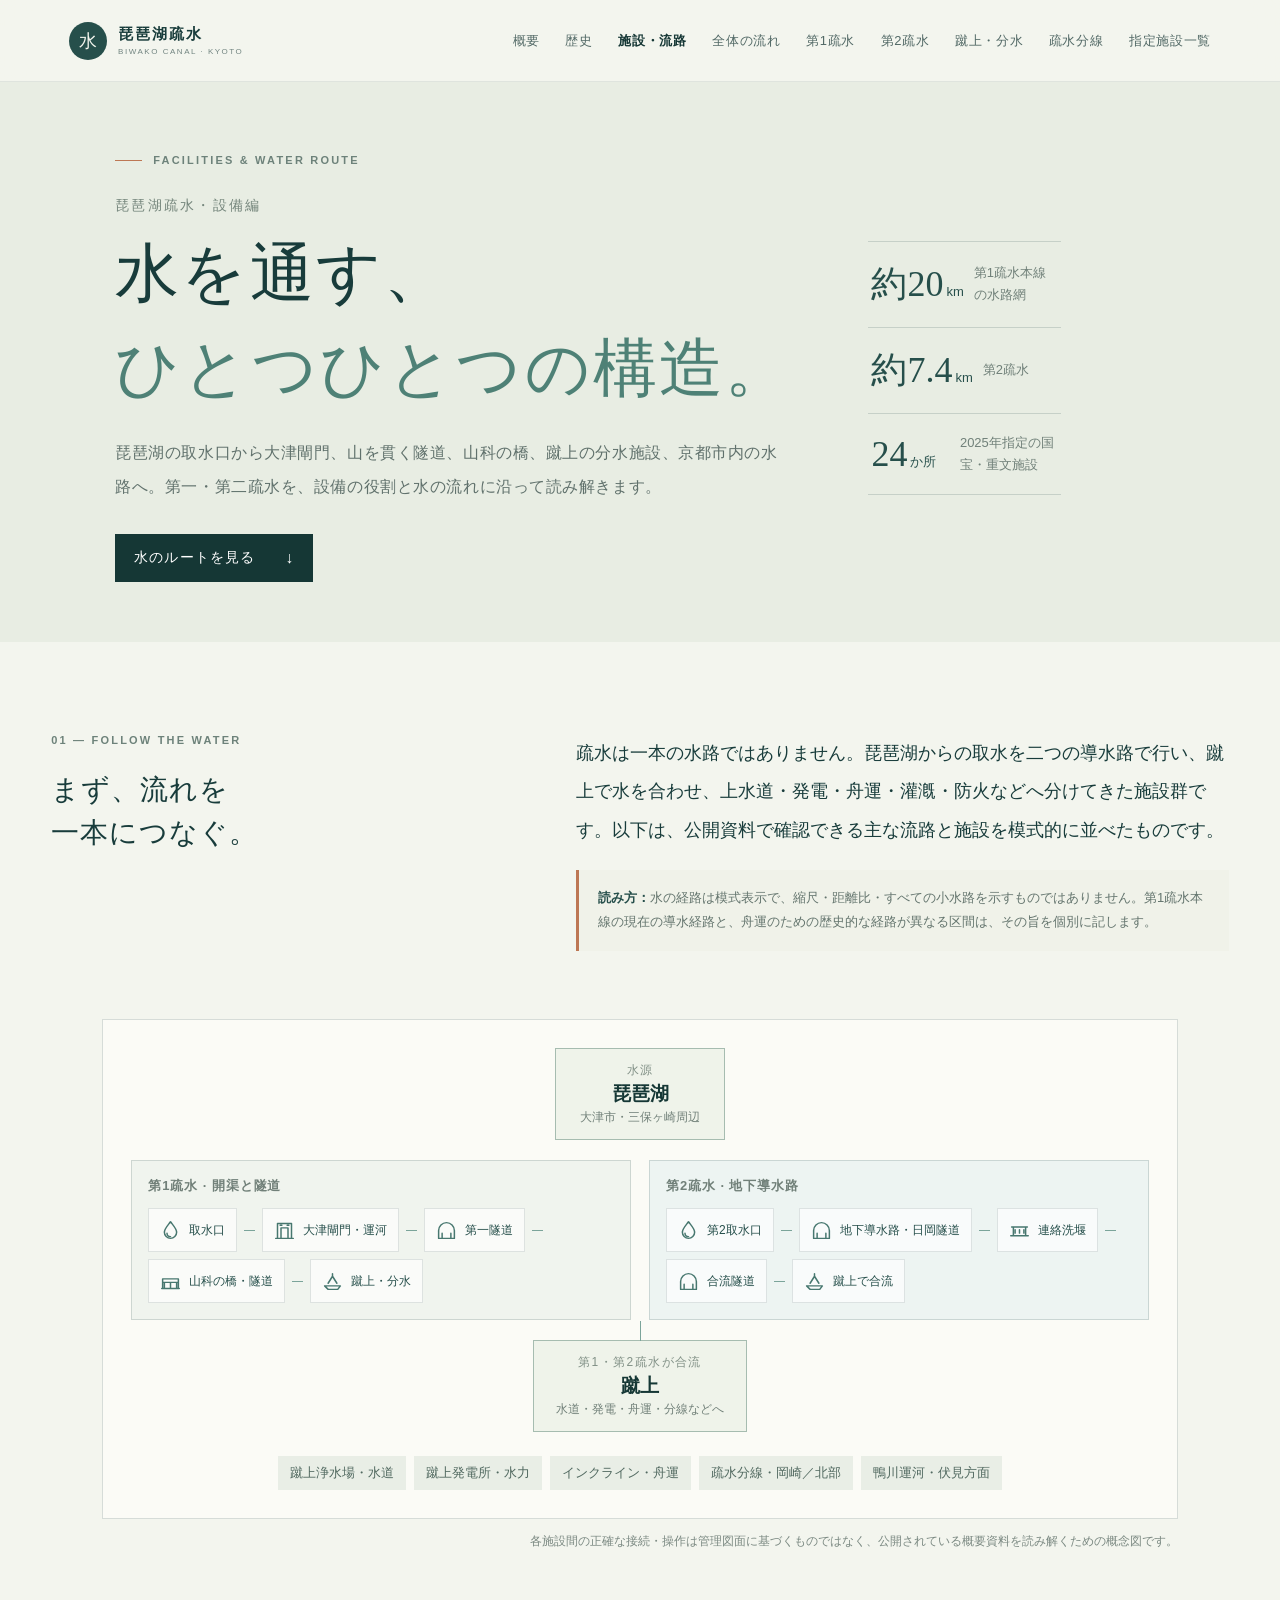
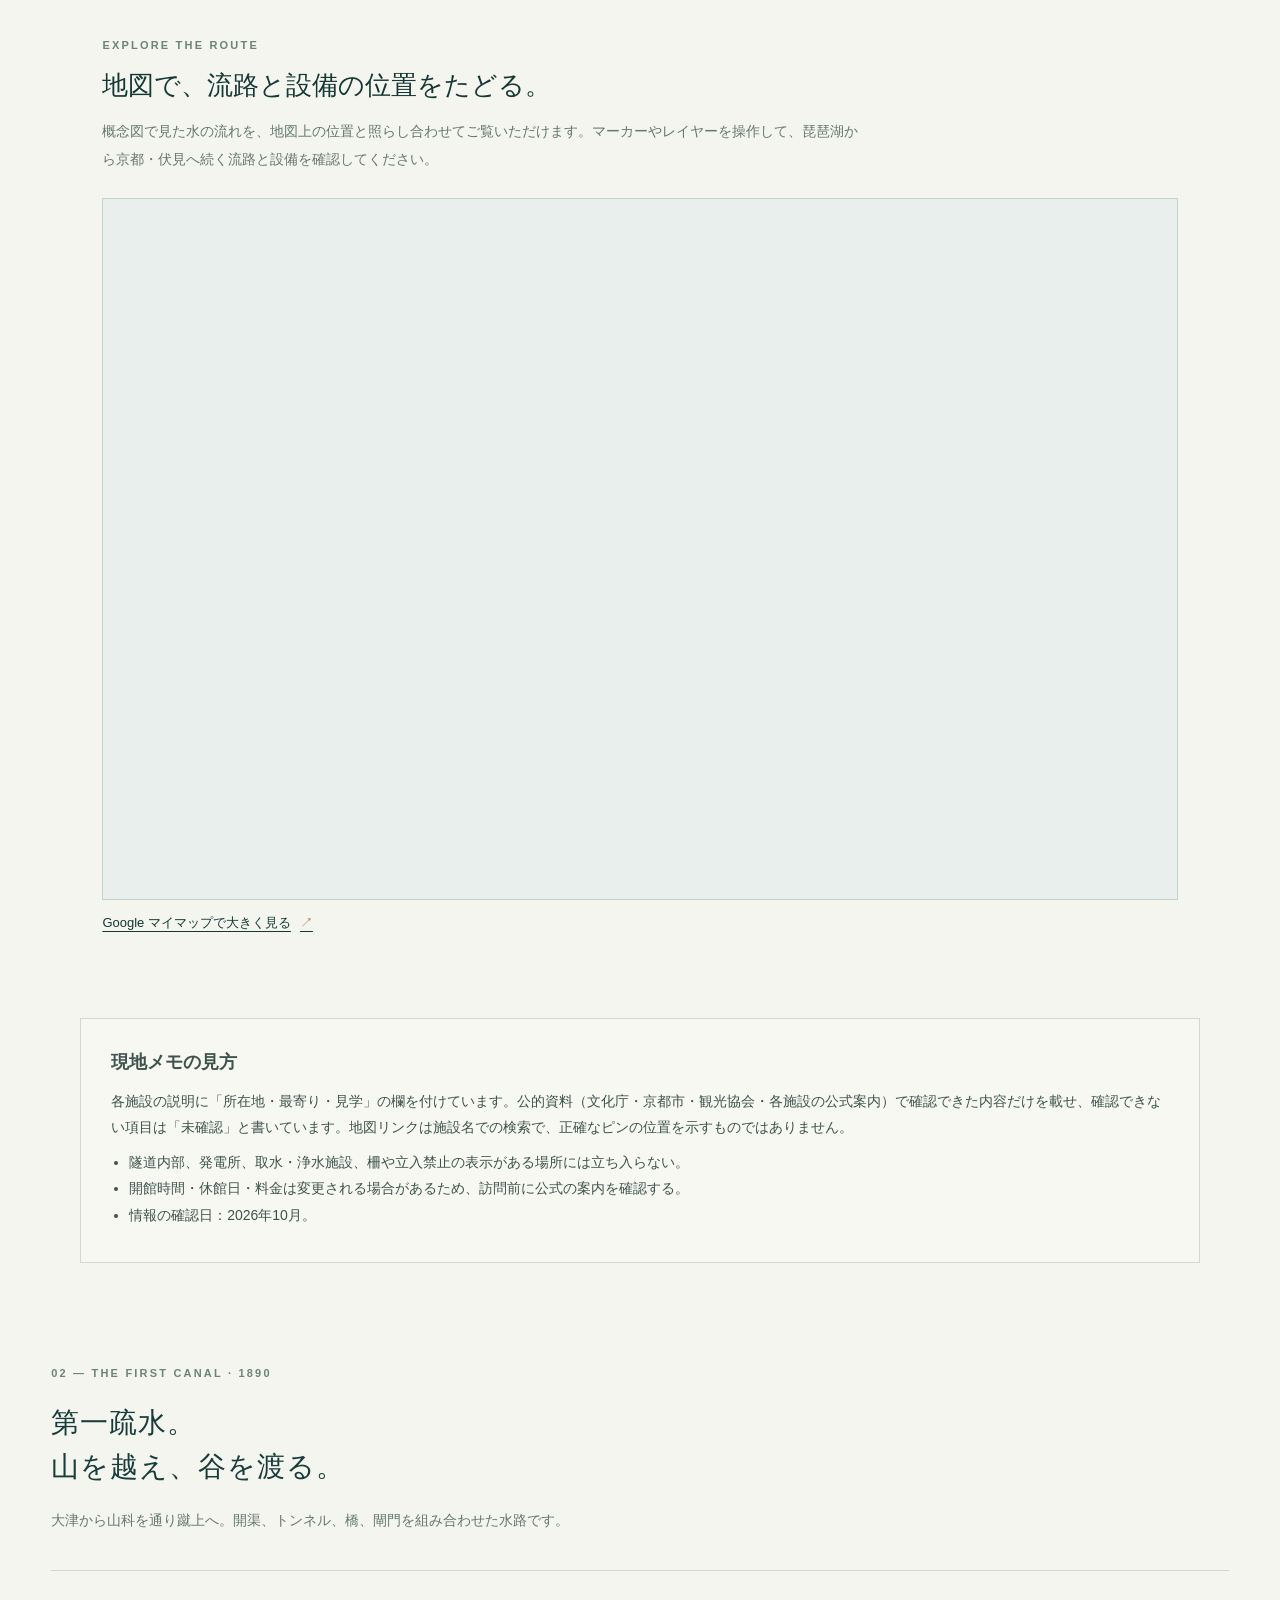
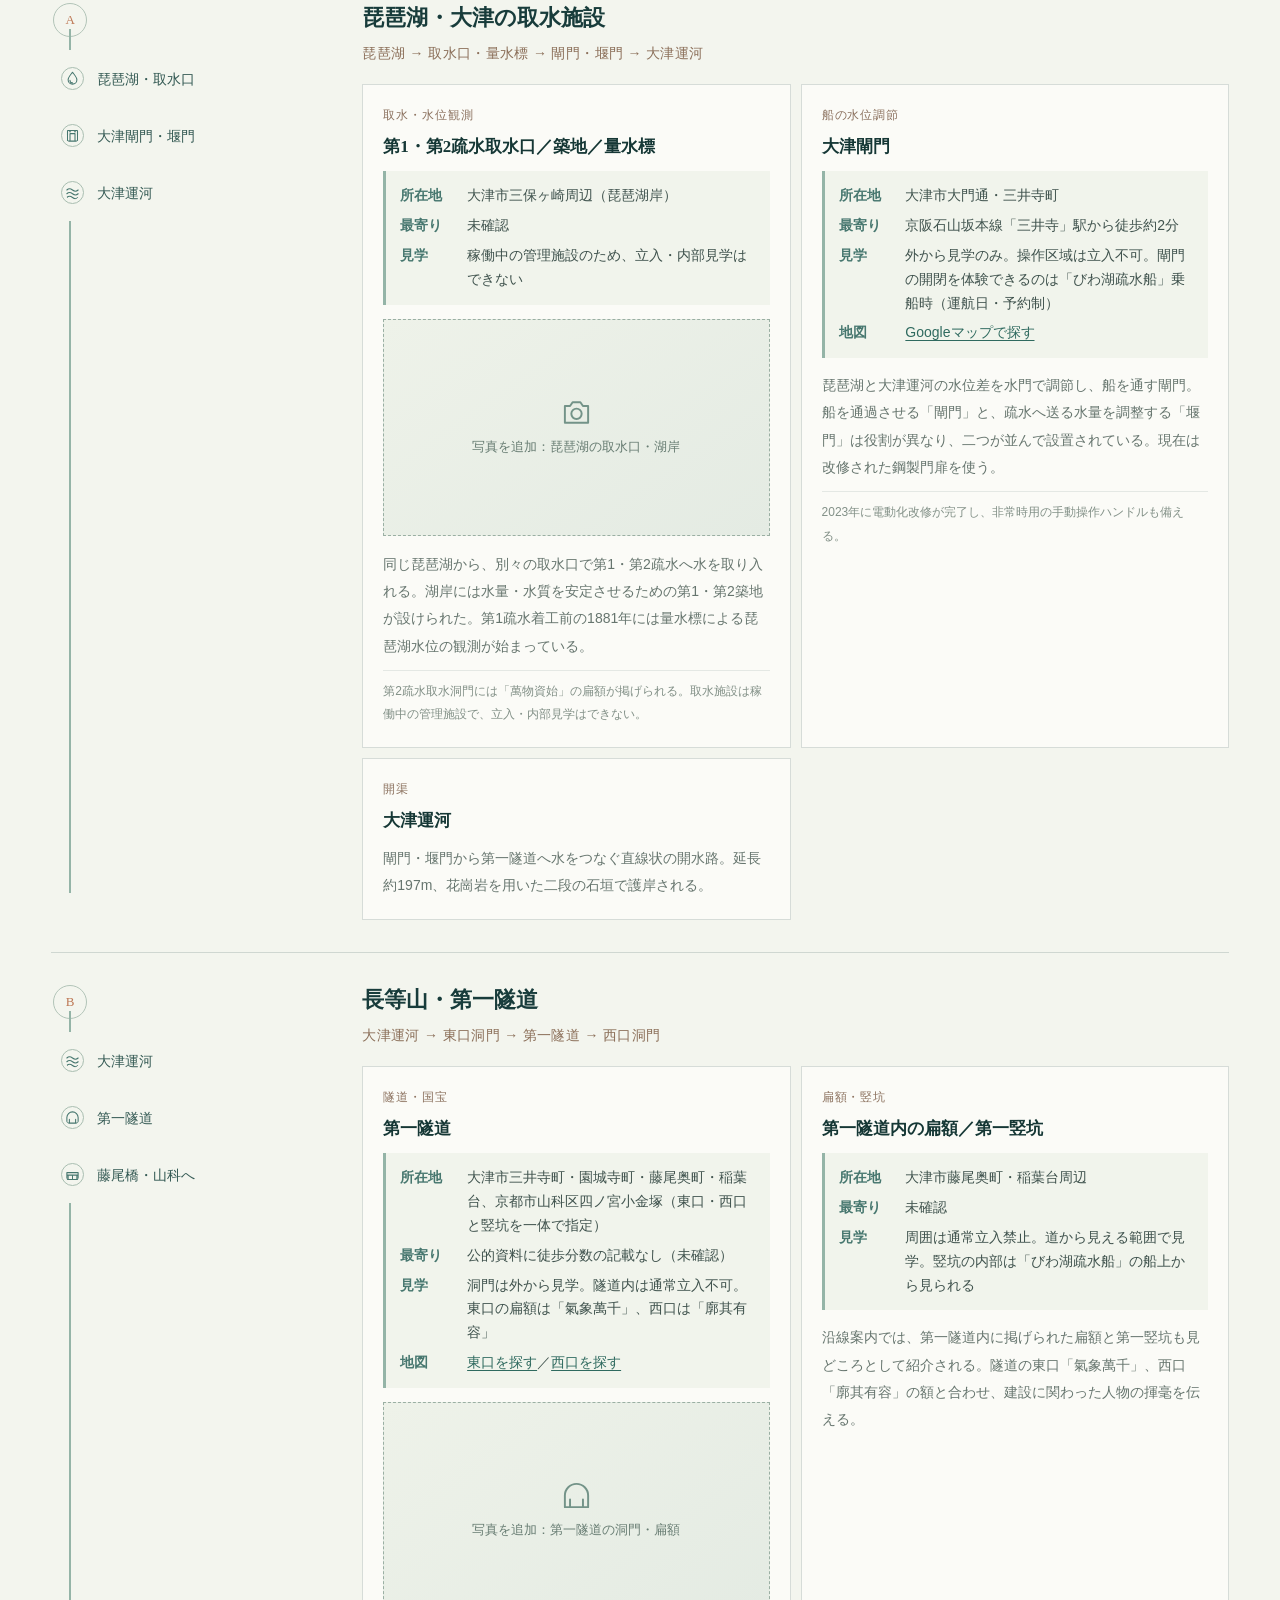
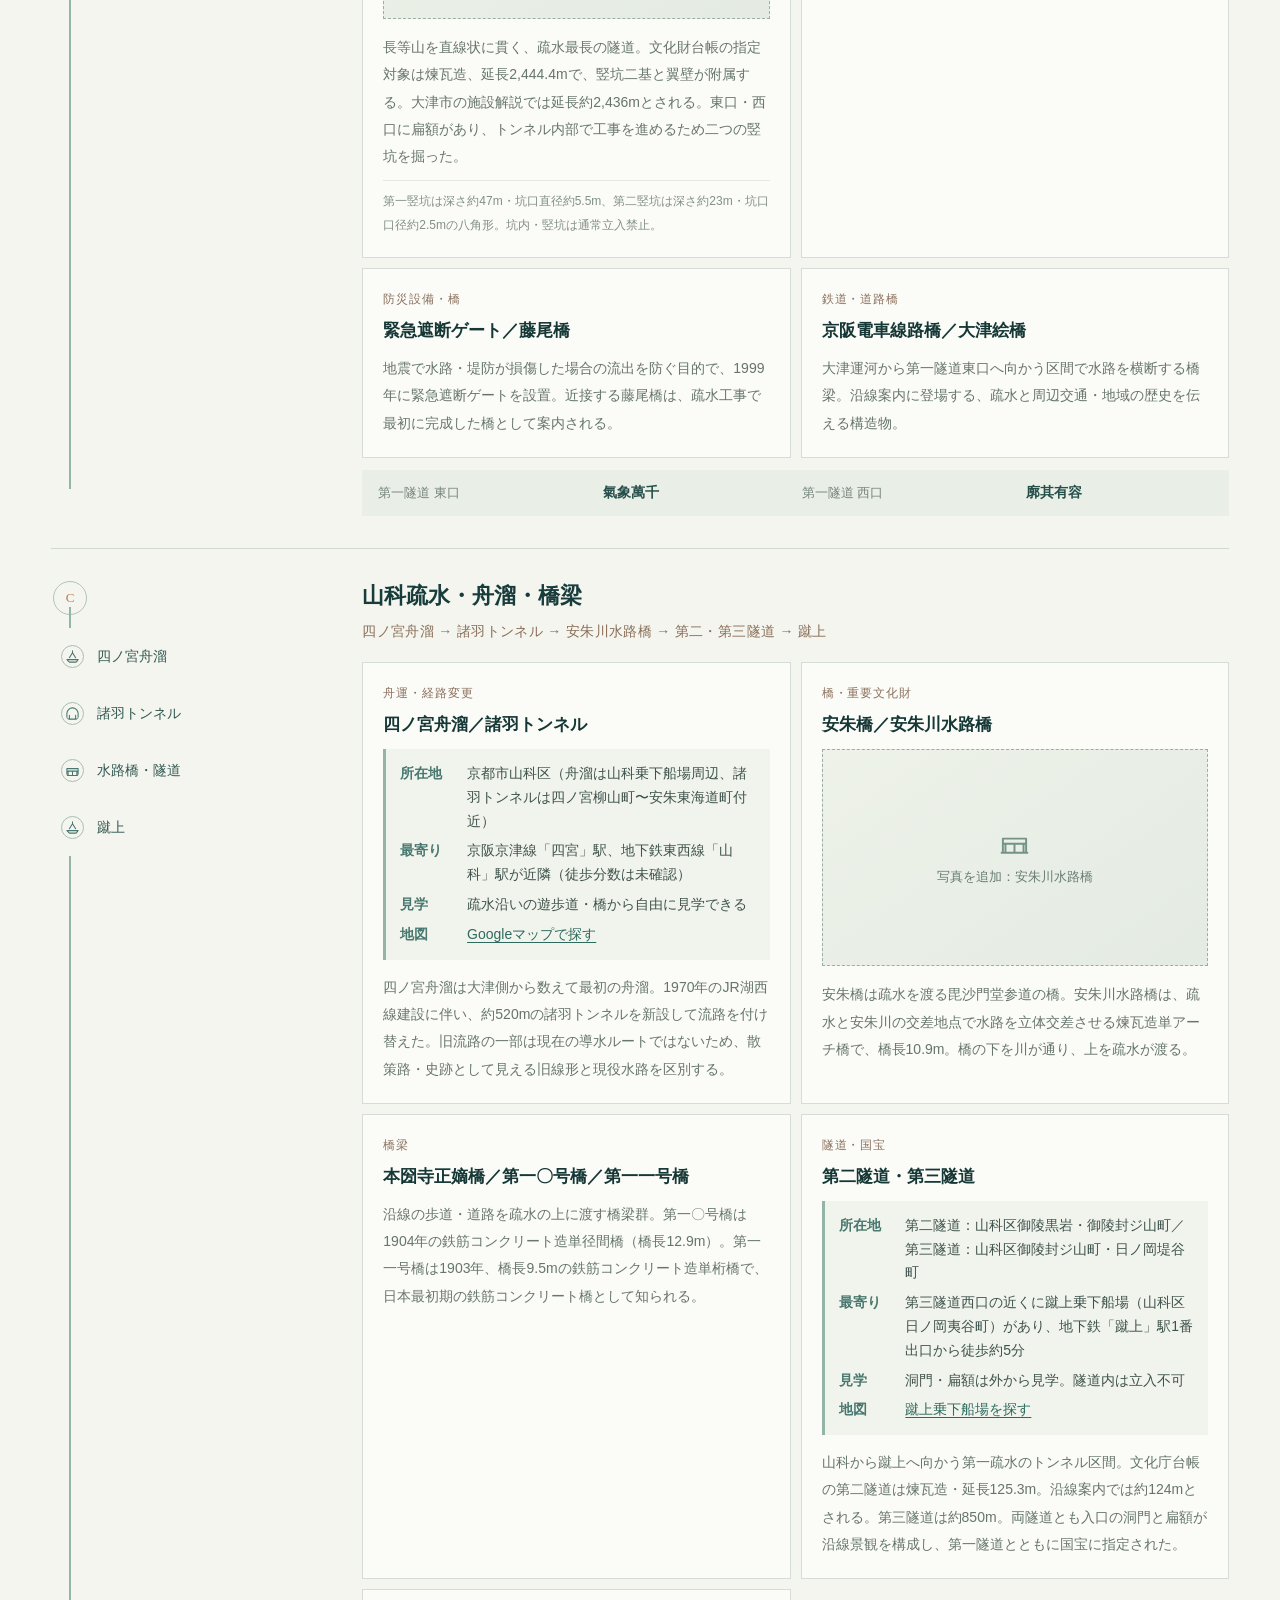
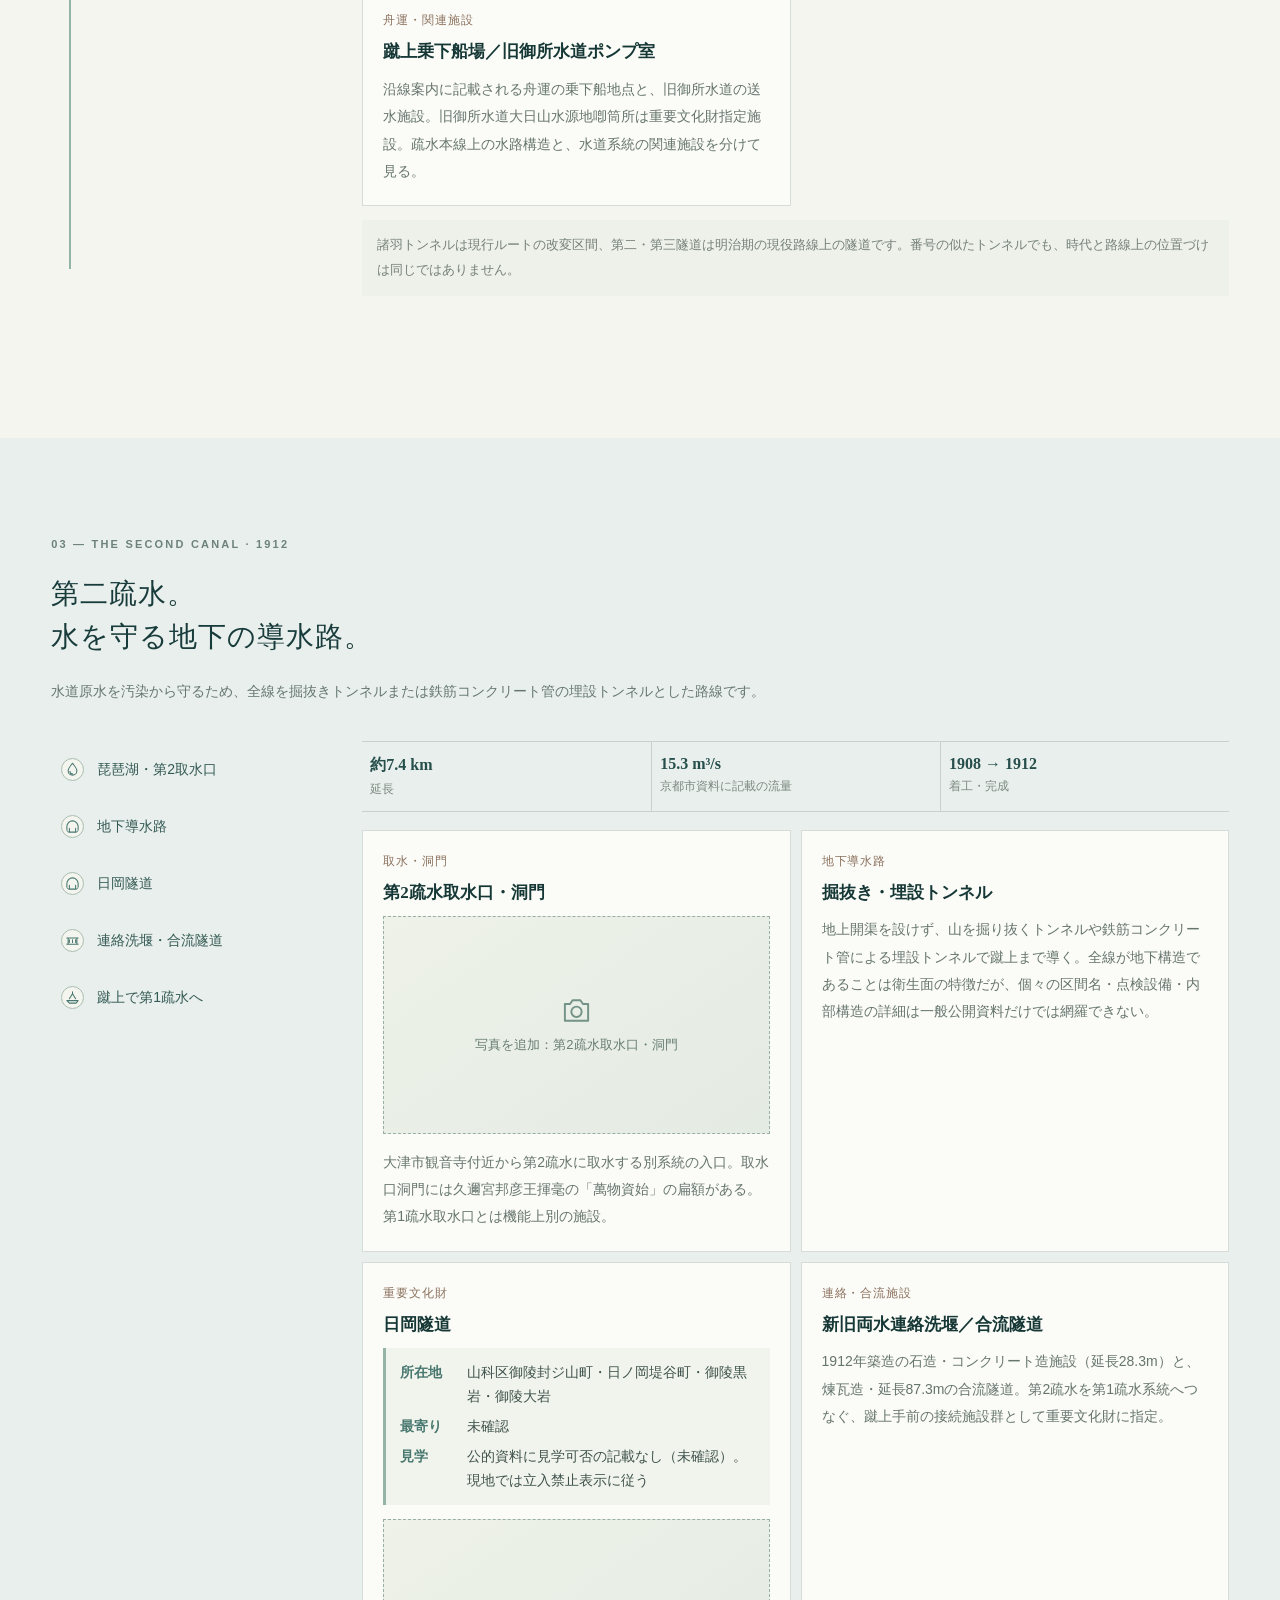
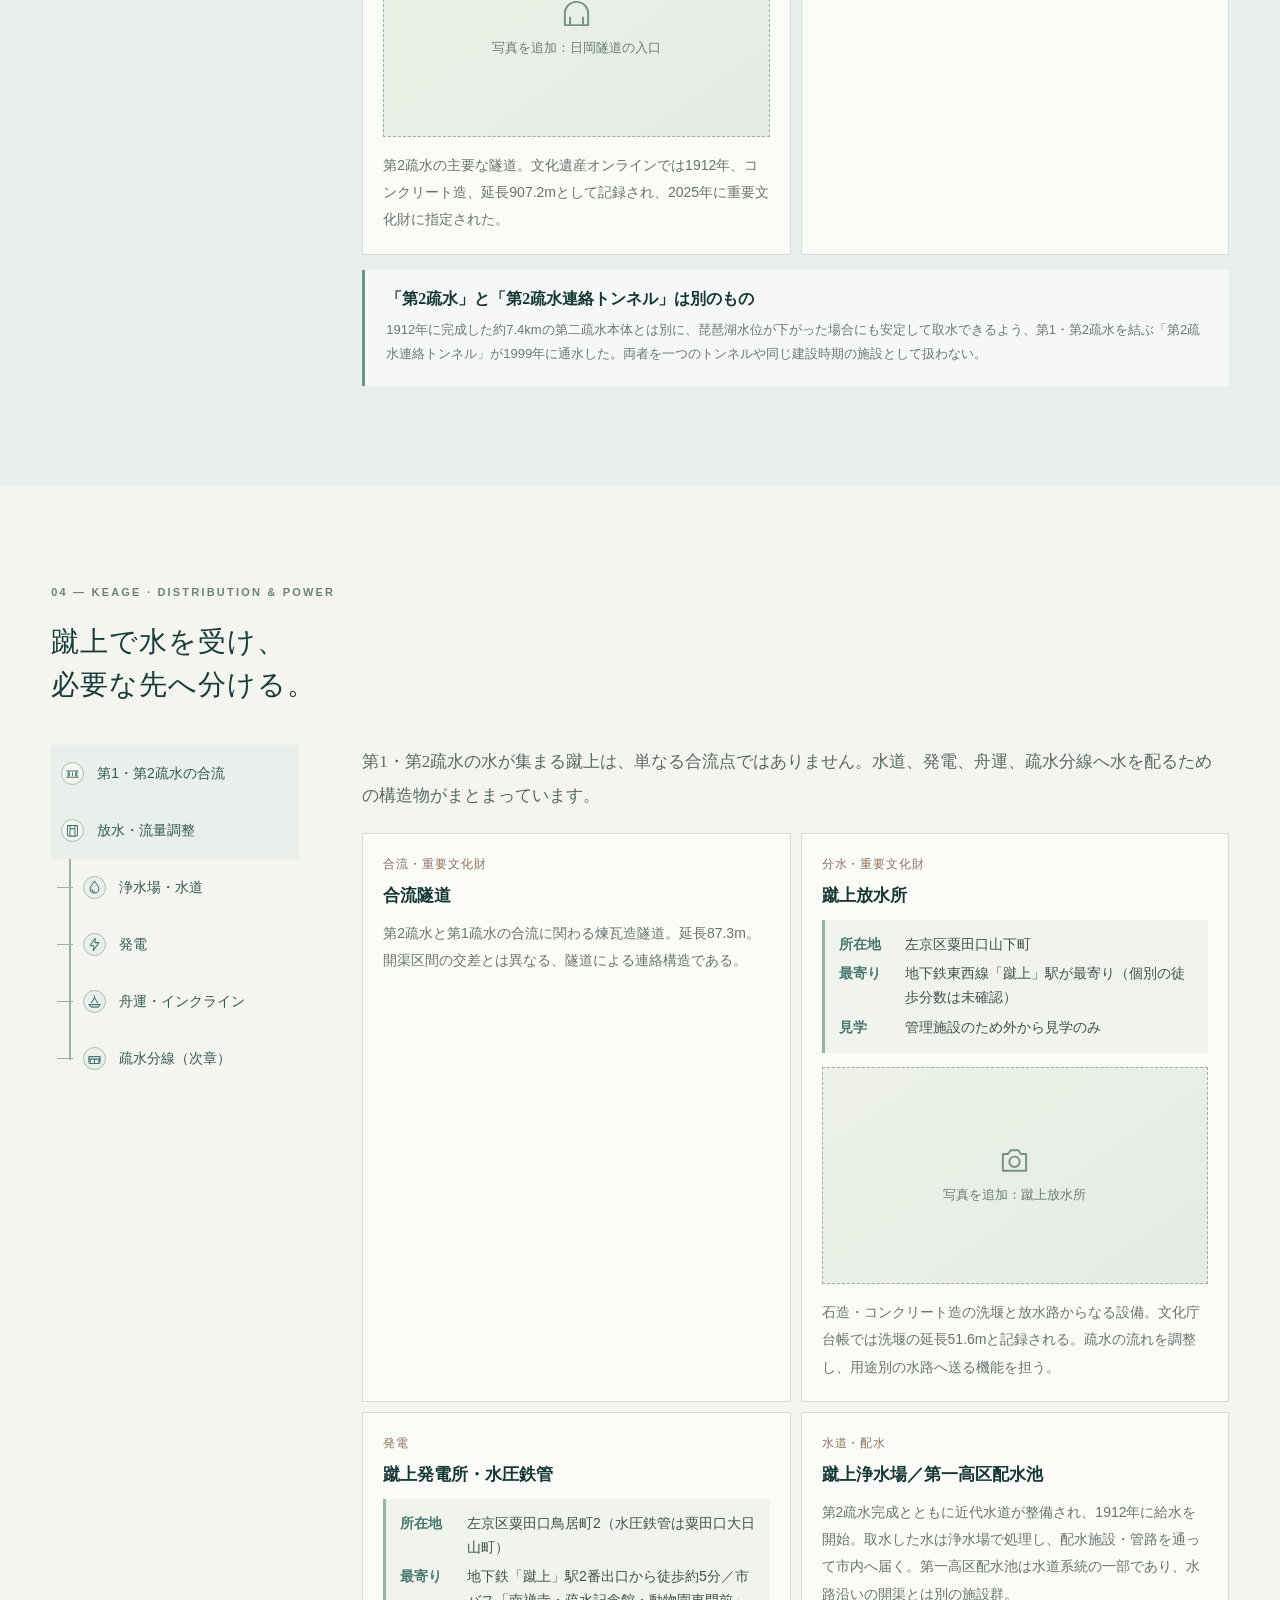
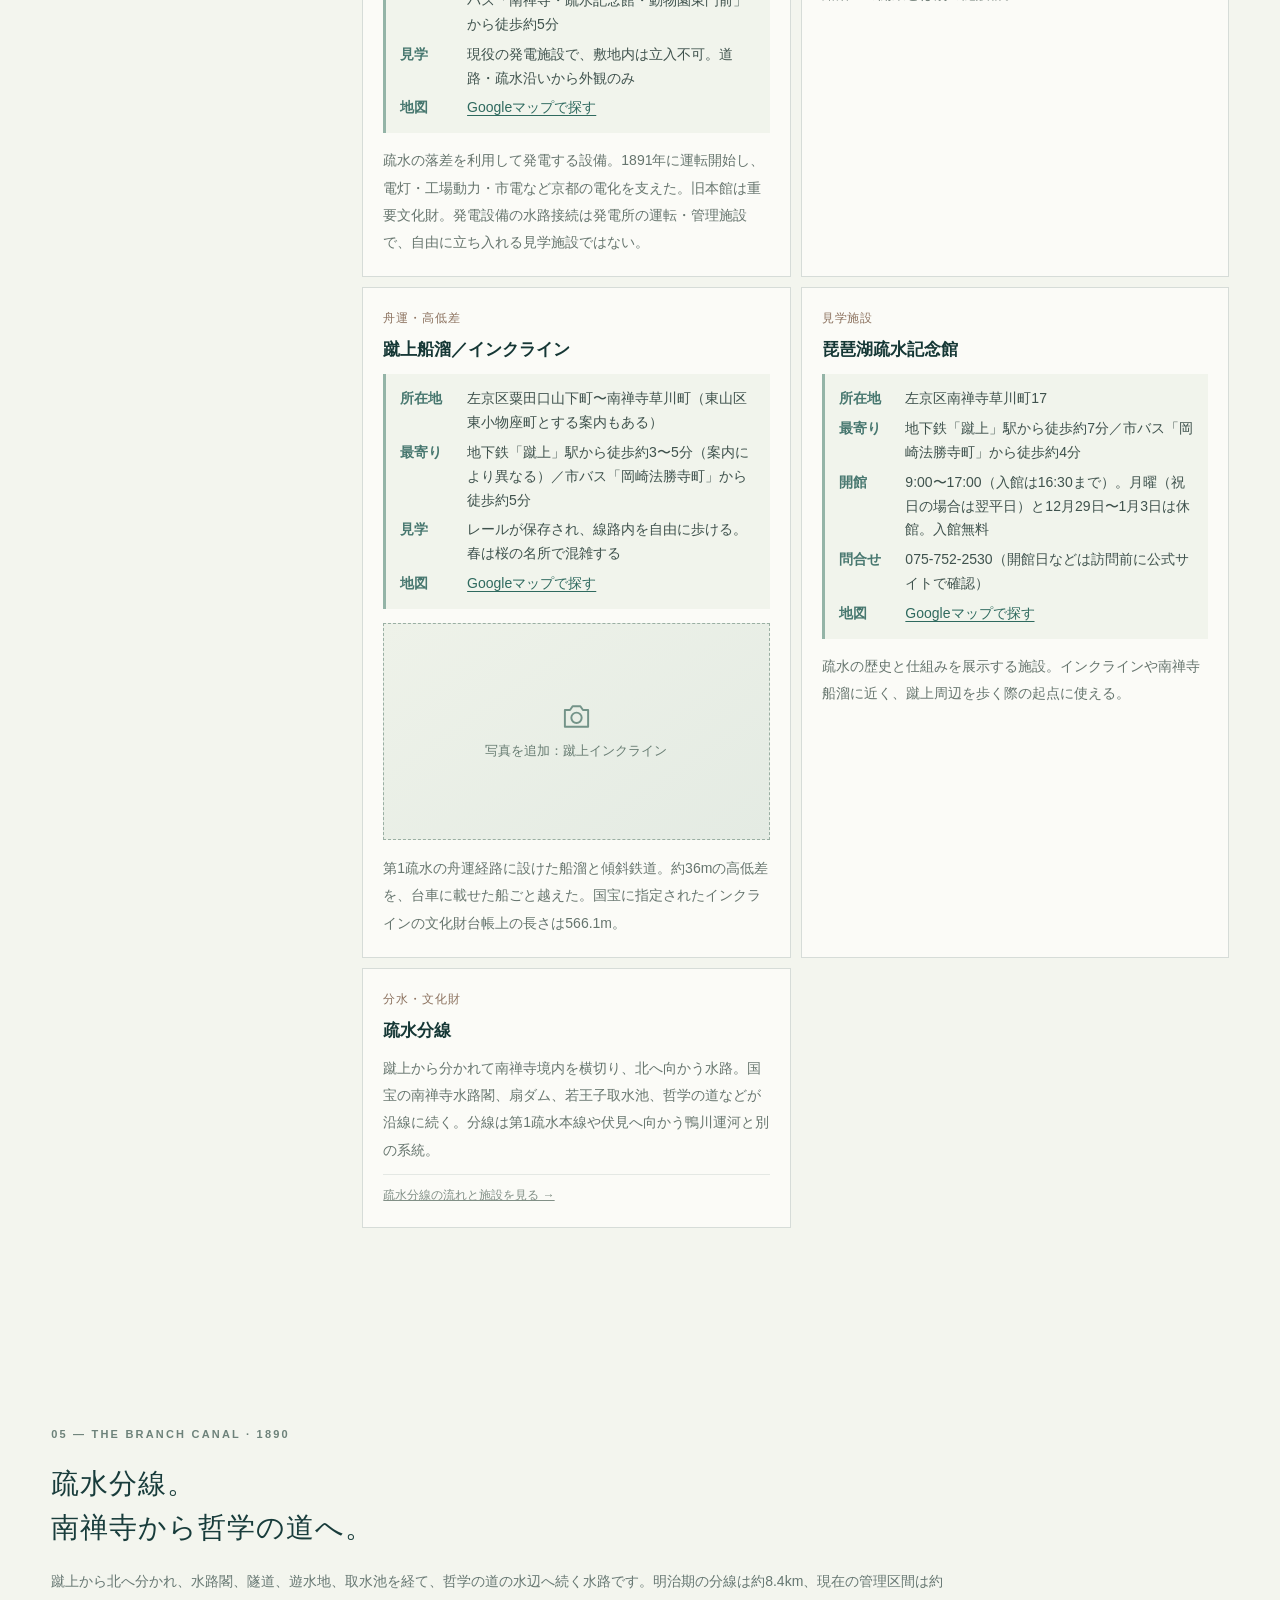
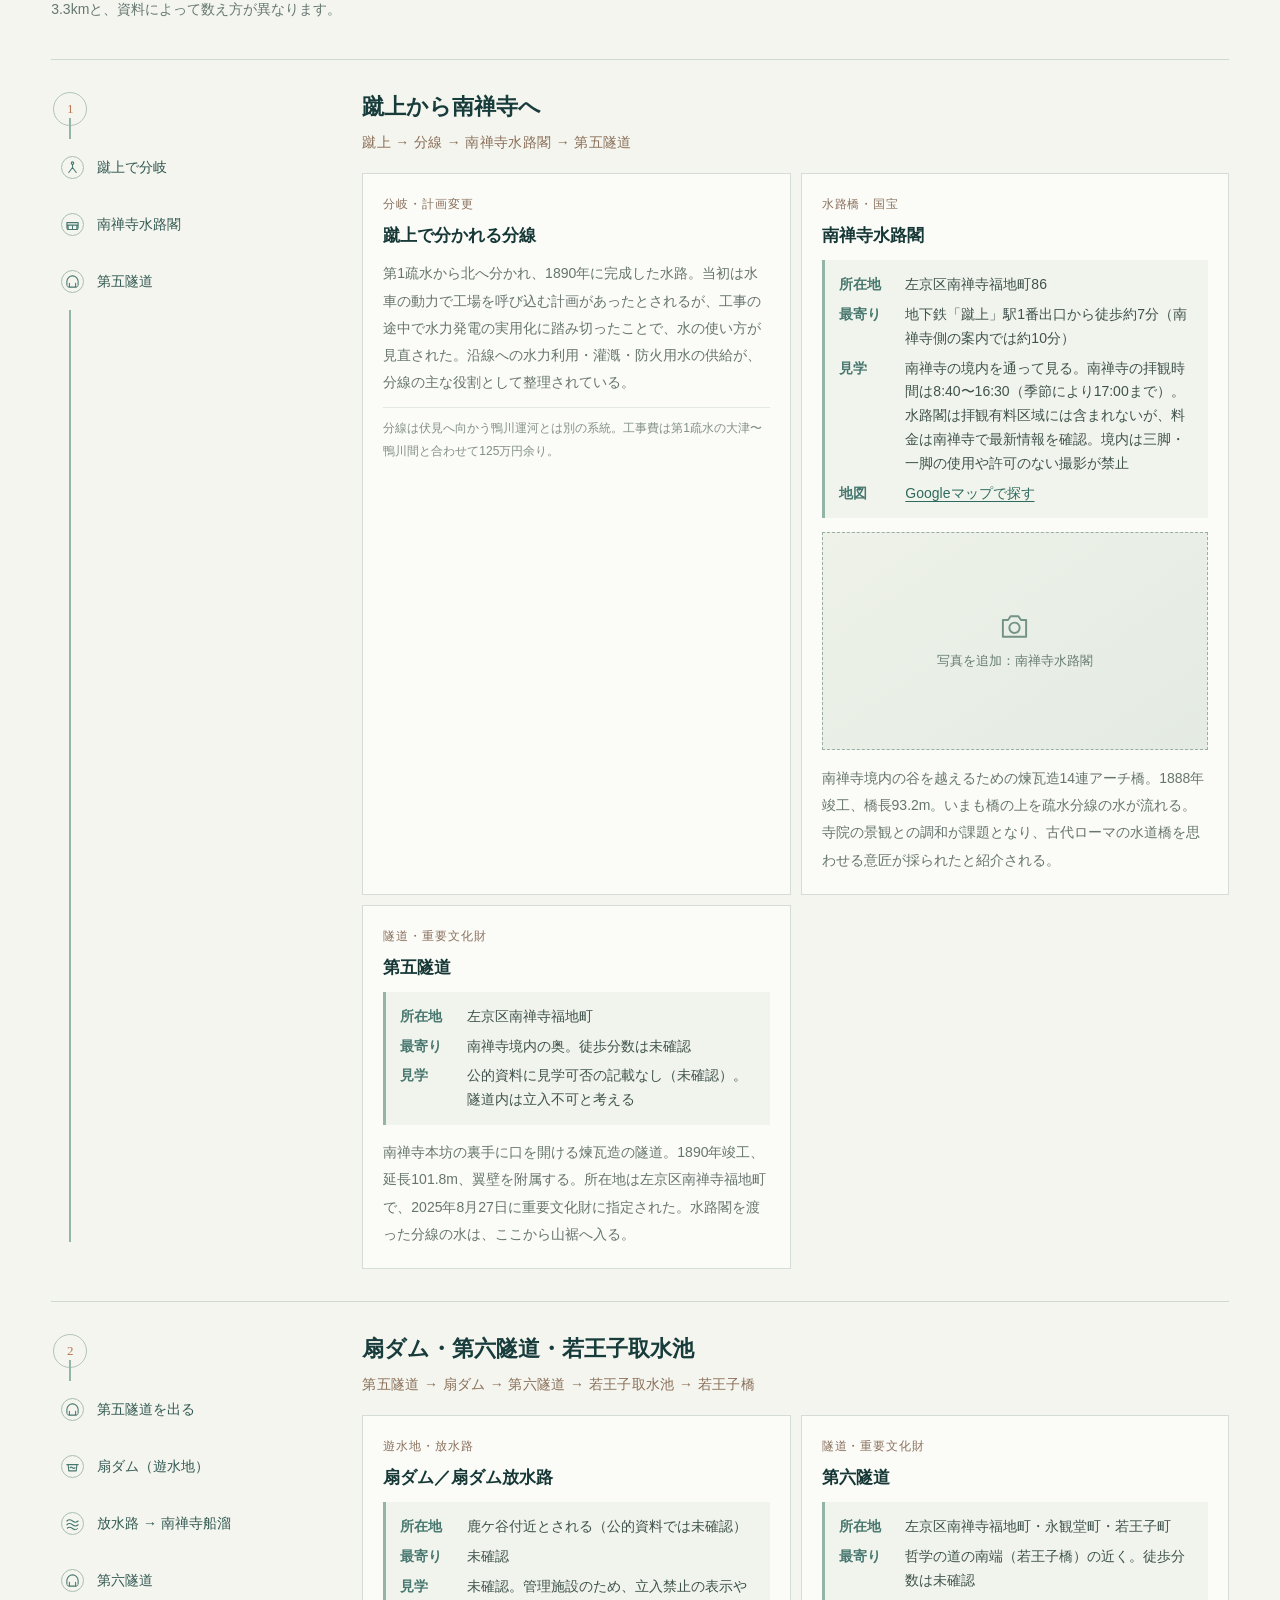
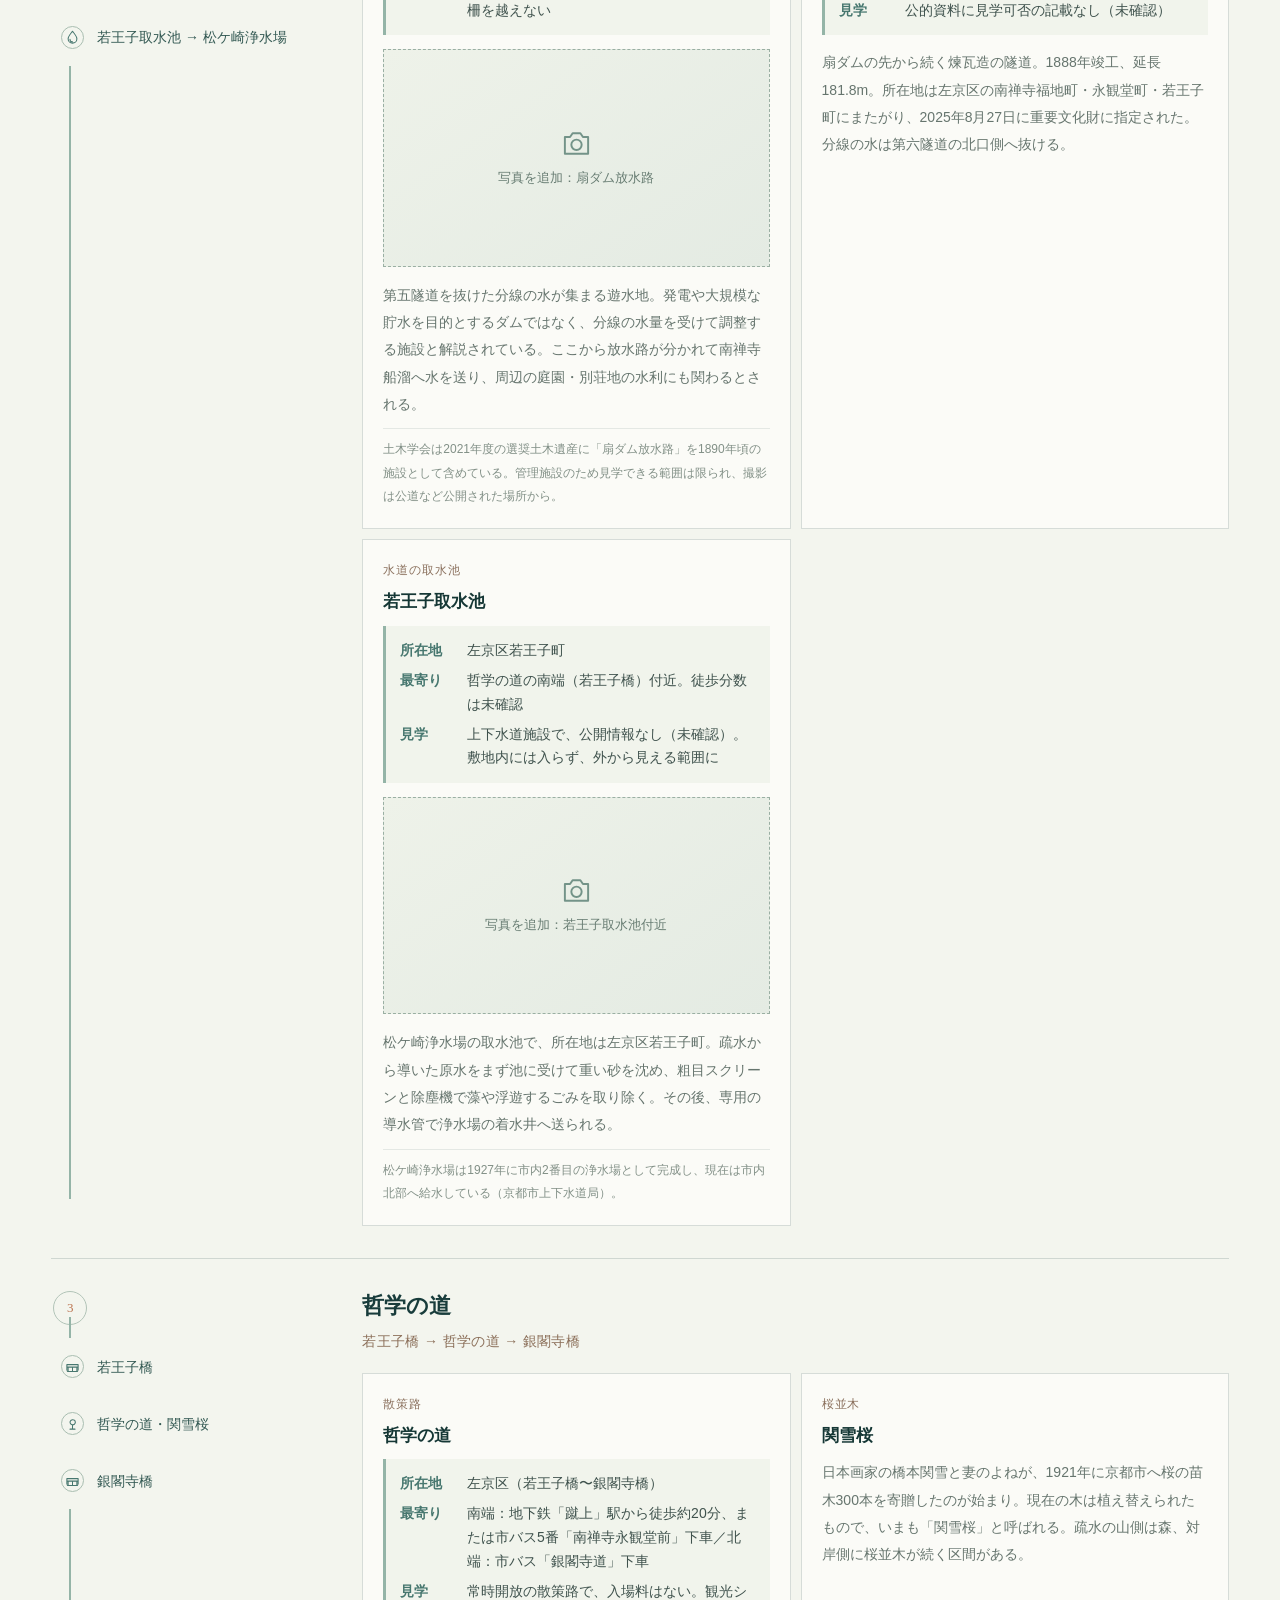
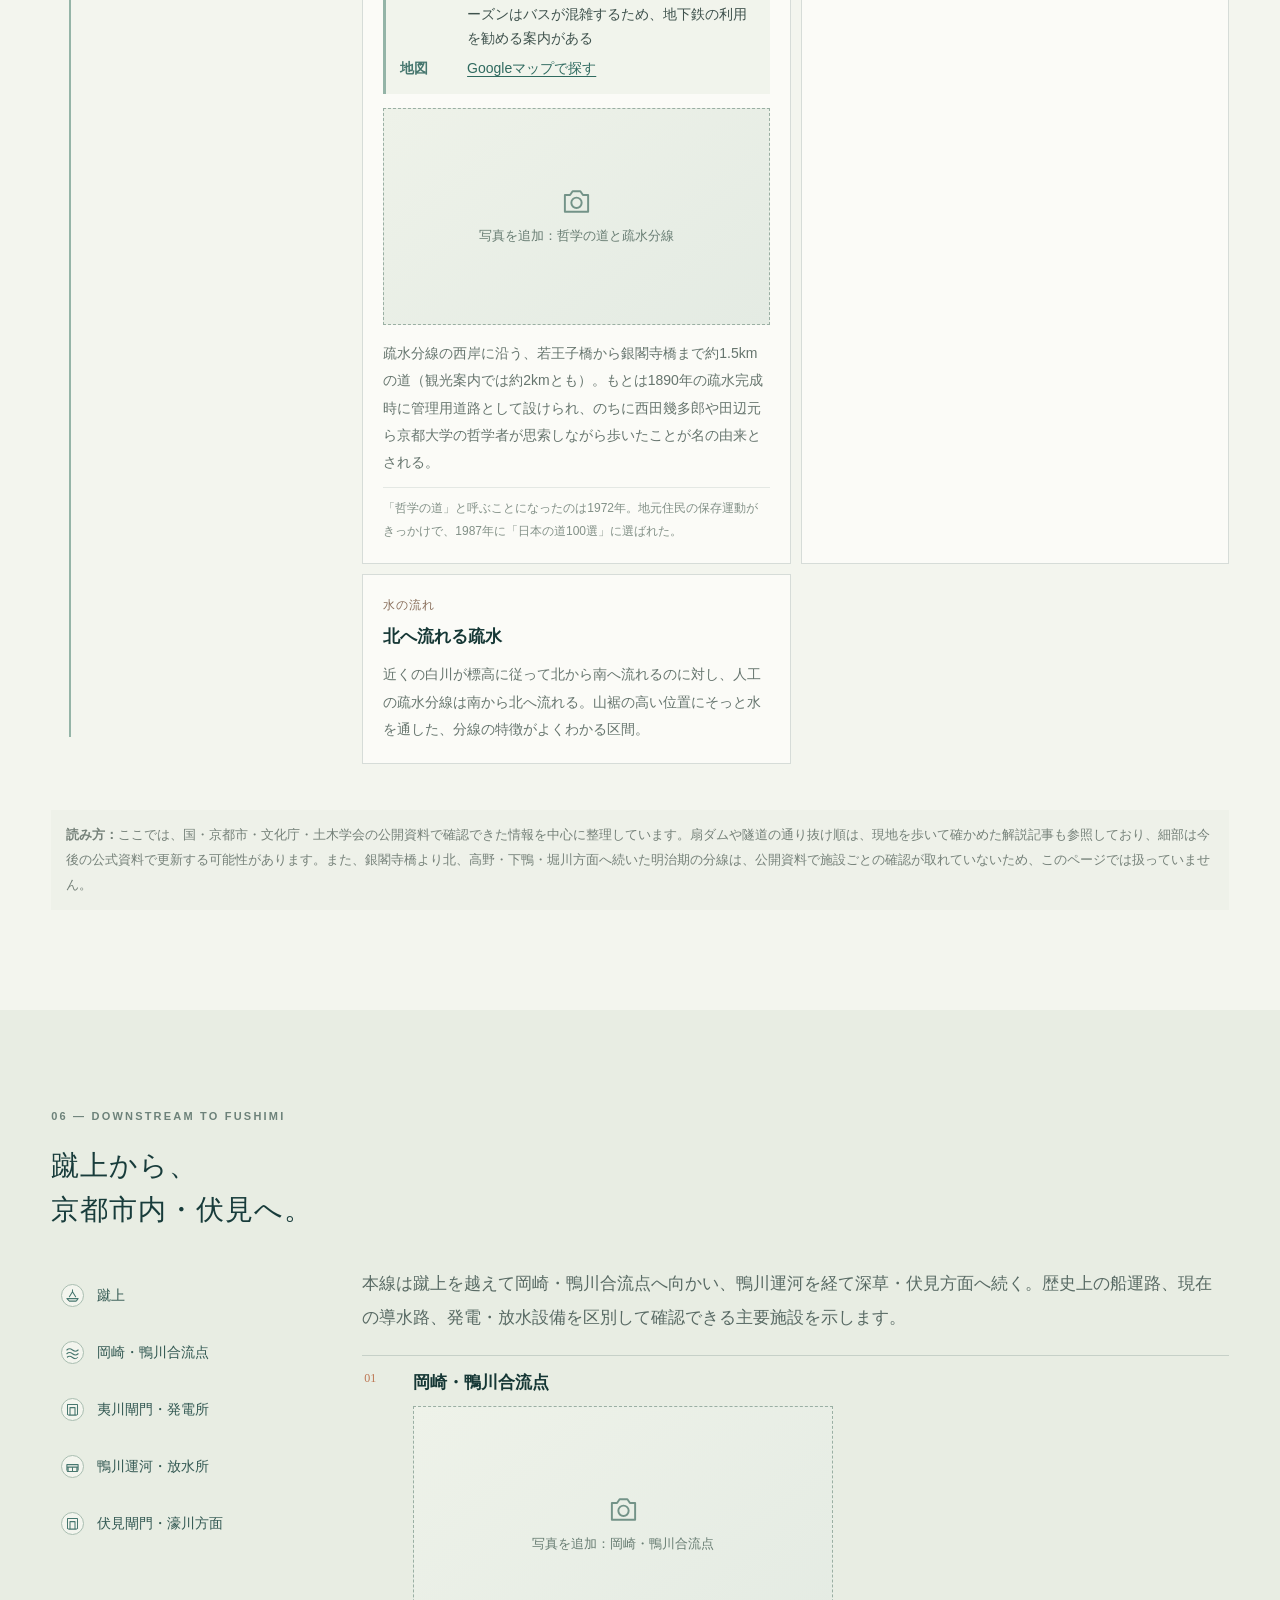
==== facilities.html @ 9da95c7b "見学情報追加" ====
<!doctype html>
<html lang="ja">
<head>
  <meta charset="utf-8">
  <meta name="viewport" content="width=device-width, initial-scale=1">
  <meta name="theme-color" content="#f3f5ee">
  <meta name="description" content="琵琶湖疏水の第一・第二疏水を、取水口から隧道、橋、閘門、分水・放水設備まで流れに沿って解説します。">
  <title>設備と流路 — 琵琶湖疏水</title>
  <link rel="stylesheet" href="style.css?v=13">
  <link rel="stylesheet" href="facilities.css?v=11">
  <script src="script.js" defer></script>
</head>
<body class="facilities-page">
  <a class="skip-link" href="#main">本文へ移動</a>
  <header class="site-header">
    <a class="brand" href="index.html" aria-label="琵琶湖疏水トップ">
      <span class="brand-mark" aria-hidden="true">水</span>
      <span class="brand-name">琵琶湖疏水<small>BIWAKO CANAL · KYOTO</small></span>
    </a>
    <nav class="desktop-nav" aria-label="メインナビゲーション">
      <a href="index.html">概要</a>
      <a href="history.html">歴史</a>
      <a href="facilities.html" aria-current="page">施設・流路</a>
      <a href="#flow">全体の流れ</a>
      <a href="#first">第1疏水</a>
      <a href="#second">第2疏水</a>
      <a href="#keage">蹴上・分水</a>
      <a href="#branch">疏水分線</a>
      <a href="#inventory">指定施設一覧</a>
    </nav>
    <details class="mobile-nav">
      <summary aria-label="ナビゲーションを開く"><span></span><span></span></summary>
      <nav aria-label="モバイルナビゲーション">
        <a href="index.html">琵琶湖疏水の概要</a>
        <a href="history.html">琵琶湖疏水の歴史</a>
        <a href="facilities.html" aria-current="page">設備・流路（このページ）</a>
        <a href="#flow">全体の流れ</a>
        <a href="#first">第1疏水</a>
        <a href="#second">第2疏水</a>
        <a href="#keage">蹴上・分水</a>
        <a href="#branch">疏水分線・哲学の道</a>
        <a href="#downstream">京都市内・伏見へ</a>
        <a href="#inventory">指定施設一覧</a>
      </nav>
    </details>
  </header>

  <main id="main">
    <section class="facility-hero">
      <div class="facility-hero-copy">
        <p class="eyebrow"><span class="eyebrow-line"></span> FACILITIES & WATER ROUTE</p>
        <p class="facility-overline">琵琶湖疏水・設備編</p>
        <h1>水を通す、<br><em>ひとつひとつの構造。</em></h1>
        <p class="facility-lead">琵琶湖の取水口から大津閘門、山を貫く隧道、山科の橋、蹴上の分水施設、京都市内の水路へ。第一・第二疏水を、設備の役割と水の流れに沿って読み解きます。</p>
        <a class="button button-dark" href="#flow">水のルートを見る <span aria-hidden="true">↓</span></a>
      </div>
      <div class="facility-hero-stats" aria-label="主な数値">
        <div><strong>約20<span>km</span></strong><span>第1疏水本線の水路網</span></div>
        <div><strong>約7.4<span>km</span></strong><span>第2疏水</span></div>
        <div><strong>24<span>か所</span></strong><span>2025年指定の国宝・重文施設</span></div>
      </div>
    </section>

    <section class="facility-intro" id="flow">
      <div class="facility-section-heading">
        <p class="eyebrow">01 — FOLLOW THE WATER</p>
        <h2>まず、流れを<br>一本につなぐ。</h2>
      </div>
      <div class="facility-intro-copy">
        <p>疏水は一本の水路ではありません。琵琶湖からの取水を二つの導水路で行い、蹴上で水を合わせ、上水道・発電・舟運・灌漑・防火などへ分けてきた施設群です。以下は、公開資料で確認できる主な流路と施設を模式的に並べたものです。</p>
        <p class="facility-caution"><strong>読み方：</strong>水の経路は模式表示で、縮尺・距離比・すべての小水路を示すものではありません。第1疏水本線の現在の導水経路と、舟運のための歴史的な経路が異なる区間は、その旨を個別に記します。</p>
      </div>
    </section>

    <section class="flow-section" aria-label="琵琶湖疏水の流路模式図">
      <div class="flow-diagram">
        <div class="flow-origin"><span>水源</span><strong>琵琶湖</strong><small>大津市・三保ヶ崎周辺</small></div>
        <div class="flow-branches">
          <div class="flow-lane first-lane">
            <span class="lane-label">第1疏水 · 開渠と隧道</span>
            <div class="flow-stops">
              <span class="flow-stop"><svg viewBox="0 0 24 24" aria-hidden="true"><path d="M12 2C9 6 5 10 5 14a7 7 0 0 0 14 0c0-4-4-8-7-12Z"/><path d="M8 15a4 4 0 0 0 4 4"/></svg>取水口</span><i aria-hidden="true"></i>
              <span class="flow-stop"><svg viewBox="0 0 24 24" aria-hidden="true"><path d="M4 21V4h16v17M8 21V9h8v12M2 21h20M7 6h2m6 0h2"/></svg>大津閘門・運河</span><i aria-hidden="true"></i>
              <span class="flow-stop"><svg viewBox="0 0 24 24" aria-hidden="true"><path d="M3 21V12a9 9 0 0 1 18 0v9M3 21h18M7 21v-6m10 6v-6"/></svg>第一隧道</span><i aria-hidden="true"></i>
              <span class="flow-stop"><svg viewBox="0 0 24 24" aria-hidden="true"><path d="M3 20V9h18v11M3 13h18M5 20v-7m7 7v-7m7 7v-7M2 20h20"/></svg>山科の橋・隧道</span><i aria-hidden="true"></i>
              <span class="flow-stop"><svg viewBox="0 0 24 24" aria-hidden="true"><path d="M3 17h18l-3 4H7l-4-4ZM7 14l5-8 5 8M12 6V3"/></svg>蹴上・分水</span>
            </div>
          </div>
          <div class="flow-lane second-lane">
            <span class="lane-label">第2疏水 · 地下導水路</span>
            <div class="flow-stops">
              <span class="flow-stop"><svg viewBox="0 0 24 24" aria-hidden="true"><path d="M12 2C9 6 5 10 5 14a7 7 0 0 0 14 0c0-4-4-8-7-12Z"/><path d="M8 15a4 4 0 0 0 4 4"/></svg>第2取水口</span><i aria-hidden="true"></i>
              <span class="flow-stop"><svg viewBox="0 0 24 24" aria-hidden="true"><path d="M3 21V12a9 9 0 0 1 18 0v9M3 21h18M7 21v-6m10 6v-6"/></svg>地下導水路・日岡隧道</span><i aria-hidden="true"></i>
              <span class="flow-stop"><svg viewBox="0 0 24 24" aria-hidden="true"><path d="M3 8h18M5 8v10h14V8M2 18h20M7 11v4m5-4v4m5-4v4"/></svg>連絡洗堰</span><i aria-hidden="true"></i>
              <span class="flow-stop"><svg viewBox="0 0 24 24" aria-hidden="true"><path d="M3 21V12a9 9 0 0 1 18 0v9M3 21h18M7 21v-6m10 6v-6"/></svg>合流隧道</span><i aria-hidden="true"></i>
              <span class="flow-stop"><svg viewBox="0 0 24 24" aria-hidden="true"><path d="M3 17h18l-3 4H7l-4-4ZM7 14l5-8 5 8M12 6V3"/></svg>蹴上で合流</span>
            </div>
          </div>
        </div>
        <div class="flow-destination"><span>第1・第2疏水が合流</span><strong>蹴上</strong><small>水道・発電・舟運・分線などへ</small></div>
        <div class="flow-outlets">
          <span>蹴上浄水場・水道</span><span>蹴上発電所・水力</span><span>インクライン・舟運</span><span>疏水分線・岡崎／北部</span><span>鴨川運河・伏見方面</span>
        </div>
      </div>
      <p class="diagram-caption">各施設間の正確な接続・操作は管理図面に基づくものではなく、公開されている概要資料を読み解くための概念図です。</p>
    </section>

    <section class="facility-map-section" aria-labelledby="facility-map-heading">
      <div class="facility-map-inner">
        <div class="facility-map-heading">
          <p class="eyebrow">EXPLORE THE ROUTE</p>
          <h2 id="facility-map-heading">地図で、流路と設備の位置をたどる。</h2>
          <p>概念図で見た水の流れを、地図上の位置と照らし合わせてご覧いただけます。マーカーやレイヤーを操作して、琵琶湖から京都・伏見へ続く流路と設備を確認してください。</p>
        </div>
        <div class="facility-map-frame">
          <iframe
            src="https://www.google.com/maps/d/u/0/embed?mid=11zz5efj1s_HuqEIv-HOtZTzHRQNXyUxG&amp;ehbc=2E312F&amp;noprof=1"
            title="琵琶湖疏水の流路と設備のマイマップ"
            loading="lazy"
            allowfullscreen>
          </iframe>
        </div>
        <a class="facility-map-link" href="https://www.google.com/maps/d/u/0/viewer?mid=11zz5efj1s_HuqEIv-HOtZTzHRQNXyUxG" target="_blank" rel="noreferrer">Google マイマップで大きく見る <span aria-hidden="true">↗</span></a>
      </div>
    </section>

    <aside class="field-guide-note" aria-label="現地メモの見方">
      <h2>現地メモの見方</h2>
      <p>各施設の説明に「所在地・最寄り・見学」の欄を付けています。公的資料（文化庁・京都市・観光協会・各施設の公式案内）で確認できた内容だけを載せ、確認できない項目は「未確認」と書いています。地図リンクは施設名での検索で、正確なピンの位置を示すものではありません。</p>
      <ul>
        <li>隧道内部、発電所、取水・浄水施設、柵や立入禁止の表示がある場所には立ち入らない。</li>
        <li>開館時間・休館日・料金は変更される場合があるため、訪問前に公式の案内を確認する。</li>
        <li>情報の確認日：2026年10月。</li>
      </ul>
    </aside>

    <section class="facility-section first-section" id="first">
      <div class="facility-section-heading">
        <p class="eyebrow">02 — THE FIRST CANAL · 1890</p>
        <h2>第一疏水。<br>山を越え、谷を渡る。</h2>
        <p class="heading-note">大津から山科を通り蹴上へ。開渠、トンネル、橋、閘門を組み合わせた水路です。</p>
      </div>
      <div class="facility-content">
        <div class="route-segment">
          <div class="route-flow" aria-label="流れ：琵琶湖から大津運河へ">
            <span class="segment-number">A</span>
            <span class="flow-node"><svg viewBox="0 0 24 24" aria-hidden="true"><path d="M12 2C9 6 5 10 5 14a7 7 0 0 0 14 0c0-4-4-8-7-12Z"/><path d="M8 15a4 4 0 0 0 4 4"/></svg><span>琵琶湖・取水口</span></span>
            <span class="flow-node"><svg viewBox="0 0 24 24" aria-hidden="true"><path d="M4 21V4h16v17M8 21V9h8v12M2 21h20M7 6h2m6 0h2"/></svg><span>大津閘門・堰門</span></span>
            <span class="flow-node"><svg viewBox="0 0 24 24" aria-hidden="true"><path d="M3 8q4-4 9 0t9 0M3 14q4-4 9 0t9 0M3 20q4-4 9 0t9 0"/></svg><span>大津運河</span></span>
          </div>
          <div class="route-detail"><h3>琵琶湖・大津の取水施設</h3><p class="segment-route">琵琶湖 → 取水口・量水標 → 閘門・堰門 → 大津運河</p>
            <div class="facility-cards">
              <article><span class="facility-type">取水・水位観測</span><h4><span class="facility-title-unit">第1・第2疏水取水口／</span><span class="facility-title-unit">築地／</span>量水標</h4><dl class="facility-field"><div><dt>所在地</dt><dd>大津市三保ヶ崎周辺（琵琶湖岸）</dd></div><div><dt>最寄り</dt><dd>未確認</dd></div><div><dt>見学</dt><dd>稼働中の管理施設のため、立入・内部見学はできない</dd></div></dl><figure class="facility-photo-placeholder"><svg viewBox="0 0 24 24" aria-hidden="true"><path d="M3 7h4l2-3h6l2 3h4v13H3z"/><circle cx="12" cy="13" r="4"/></svg><figcaption>写真を追加：琵琶湖の取水口・湖岸</figcaption></figure><p>同じ琵琶湖から、別々の取水口で第1・第2疏水へ水を取り入れる。湖岸には水量・水質を安定させるための第1・第2築地が設けられた。第1疏水着工前の1881年には量水標による琵琶湖水位の観測が始まっている。</p><p class="facility-detail">第2疏水取水洞門には「萬物資始」の扁額が掲げられる。取水施設は稼働中の管理施設で、立入・内部見学はできない。</p></article>
              <article><span class="facility-type">船の水位調節</span><h4>大津閘門</h4><dl class="facility-field"><div><dt>所在地</dt><dd>大津市大門通・三井寺町</dd></div><div><dt>最寄り</dt><dd>京阪石山坂本線「三井寺」駅から徒歩約2分</dd></div><div><dt>見学</dt><dd>外から見学のみ。操作区域は立入不可。閘門の開閉を体験できるのは「びわ湖疏水船」乗船時（運航日・予約制）</dd></div><div><dt>地図</dt><dd><a href="https://www.google.com/maps/search/?api=1&amp;query=大津閘門" target="_blank" rel="noopener">Googleマップで探す</a></dd></div></dl><p>琵琶湖と大津運河の水位差を水門で調節し、船を通す閘門。船を通過させる「閘門」と、疏水へ送る水量を調整する「堰門」は役割が異なり、二つが並んで設置されている。現在は改修された鋼製門扉を使う。</p><p class="facility-detail">2023年に電動化改修が完了し、非常時用の手動操作ハンドルも備える。</p></article>
              <article><span class="facility-type">開渠</span><h4>大津運河</h4><p>閘門・堰門から第一隧道へ水をつなぐ直線状の開水路。延長約197m、花崗岩を用いた二段の石垣で護岸される。</p></article>
            </div>
          </div>
        </div>

        <div class="route-segment">
          <div class="route-flow" aria-label="流れ：大津運河から第一隧道を通り山科へ">
            <span class="segment-number">B</span>
            <span class="flow-node"><svg viewBox="0 0 24 24" aria-hidden="true"><path d="M3 8q4-4 9 0t9 0M3 14q4-4 9 0t9 0M3 20q4-4 9 0t9 0"/></svg><span>大津運河</span></span>
            <span class="flow-node"><svg viewBox="0 0 24 24" aria-hidden="true"><path d="M3 21V12a9 9 0 0 1 18 0v9M3 21h18M7 21v-6m10 6v-6"/></svg><span>第一隧道</span></span>
            <span class="flow-node"><svg viewBox="0 0 24 24" aria-hidden="true"><path d="M3 20V9h18v11M3 13h18M5 20v-7m7 7v-7m7 7v-7M2 20h20"/></svg><span>藤尾橋・山科へ</span></span>
          </div>
          <div class="route-detail"><h3>長等山・第一隧道</h3><p class="segment-route">大津運河 → 東口洞門 → 第一隧道 → 西口洞門</p>
            <div class="facility-cards">
              <article><span class="facility-type">隧道・国宝</span><h4>第一隧道</h4><dl class="facility-field"><div><dt>所在地</dt><dd>大津市三井寺町・園城寺町・藤尾奥町・稲葉台、京都市山科区四ノ宮小金塚（東口・西口と竪坑を一体で指定）</dd></div><div><dt>最寄り</dt><dd>公的資料に徒歩分数の記載なし（未確認）</dd></div><div><dt>見学</dt><dd>洞門は外から見学。隧道内は通常立入不可。東口の扁額は「氣象萬千」、西口は「廓其有容」</dd></div><div><dt>地図</dt><dd><a href="https://www.google.com/maps/search/?api=1&amp;query=琵琶湖疏水 第一トンネル東口" target="_blank" rel="noopener">東口を探す</a>／<a href="https://www.google.com/maps/search/?api=1&amp;query=琵琶湖疏水 第一トンネル西口" target="_blank" rel="noopener">西口を探す</a></dd></div></dl><figure class="facility-photo-placeholder"><svg viewBox="0 0 24 24" aria-hidden="true"><path d="M3 21V12a9 9 0 0 1 18 0v9M3 21h18M7 21v-6m10 6v-6"/></svg><figcaption>写真を追加：第一隧道の洞門・扁額</figcaption></figure><p>長等山を直線状に貫く、疏水最長の隧道。文化財台帳の指定対象は煉瓦造、延長2,444.4mで、竪坑二基と翼壁が附属する。大津市の施設解説では延長約2,436mとされる。東口・西口に扁額があり、トンネル内部で工事を進めるため二つの竪坑を掘った。</p><p class="facility-detail">第一竪坑は深さ約47m・坑口直径約5.5m、第二竪坑は深さ約23m・坑口口径約2.5mの八角形。坑内・竪坑は通常立入禁止。</p></article>
              <article><span class="facility-type">扁額・竪坑</span><h4>第一隧道内の扁額／第一竪坑</h4><dl class="facility-field"><div><dt>所在地</dt><dd>大津市藤尾奥町・稲葉台周辺</dd></div><div><dt>最寄り</dt><dd>未確認</dd></div><div><dt>見学</dt><dd>周囲は通常立入禁止。道から見える範囲で見学。竪坑の内部は「びわ湖疏水船」の船上から見られる</dd></div></dl><p>沿線案内では、第一隧道内に掲げられた扁額と第一竪坑も見どころとして紹介される。隧道の東口「氣象萬千」、西口「廓其有容」の額と合わせ、建設に関わった人物の揮毫を伝える。</p></article>
              <article><span class="facility-type">防災設備・橋</span><h4>緊急遮断ゲート／藤尾橋</h4><p>地震で水路・堤防が損傷した場合の流出を防ぐ目的で、1999年に緊急遮断ゲートを設置。近接する藤尾橋は、疏水工事で最初に完成した橋として案内される。</p></article>
              <article><span class="facility-type">鉄道・道路橋</span><h4>京阪電車線路橋／大津絵橋</h4><p>大津運河から第一隧道東口へ向かう区間で水路を横断する橋梁。沿線案内に登場する、疏水と周辺交通・地域の歴史を伝える構造物。</p></article>
            </div>
            <div class="plaque-strip"><span>第一隧道 東口</span><strong>氣象萬千</strong><span>第一隧道 西口</span><strong>廓其有容</strong></div>
          </div>
        </div>

        <div class="route-segment">
          <div class="route-flow" aria-label="流れ：山科疏水から蹴上へ">
            <span class="segment-number">C</span>
            <span class="flow-node"><svg viewBox="0 0 24 24" aria-hidden="true"><path d="M3 17h18l-3 4H7l-4-4ZM7 14l5-8 5 8M12 6V3"/></svg><span>四ノ宮舟溜</span></span>
            <span class="flow-node"><svg viewBox="0 0 24 24" aria-hidden="true"><path d="M3 21V12a9 9 0 0 1 18 0v9M3 21h18M7 21v-6m10 6v-6"/></svg><span>諸羽トンネル</span></span>
            <span class="flow-node"><svg viewBox="0 0 24 24" aria-hidden="true"><path d="M3 20V9h18v11M3 13h18M5 20v-7m7 7v-7m7 7v-7M2 20h20"/></svg><span>水路橋・隧道</span></span>
            <span class="flow-node"><svg viewBox="0 0 24 24" aria-hidden="true"><path d="M3 17h18l-3 4H7l-4-4ZM7 14l5-8 5 8M12 6V3"/></svg><span>蹴上</span></span>
          </div>
          <div class="route-detail"><h3>山科疏水・舟溜・橋梁</h3><p class="segment-route">四ノ宮舟溜 → 諸羽トンネル → 安朱川水路橋 → 第二・第三隧道 → 蹴上</p>
            <div class="facility-cards">
              <article><span class="facility-type">舟運・経路変更</span><h4>四ノ宮舟溜／諸羽トンネル</h4><dl class="facility-field"><div><dt>所在地</dt><dd>京都市山科区（舟溜は山科乗下船場周辺、諸羽トンネルは四ノ宮柳山町〜安朱東海道町付近）</dd></div><div><dt>最寄り</dt><dd>京阪京津線「四宮」駅、地下鉄東西線「山科」駅が近隣（徒歩分数は未確認）</dd></div><div><dt>見学</dt><dd>疏水沿いの遊歩道・橋から自由に見学できる</dd></div><div><dt>地図</dt><dd><a href="https://www.google.com/maps/search/?api=1&amp;query=山科疏水 四ノ宮舟溜" target="_blank" rel="noopener">Googleマップで探す</a></dd></div></dl><p>四ノ宮舟溜は大津側から数えて最初の舟溜。1970年のJR湖西線建設に伴い、約520mの諸羽トンネルを新設して流路を付け替えた。旧流路の一部は現在の導水ルートではないため、散策路・史跡として見える旧線形と現役水路を区別する。</p></article>
              <article><span class="facility-type">橋・重要文化財</span><h4>安朱橋／安朱川水路橋</h4><figure class="facility-photo-placeholder"><svg viewBox="0 0 24 24" aria-hidden="true"><path d="M3 20V9h18v11M3 13h18M5 20v-7m7 7v-7m7 7v-7M2 20h20"/></svg><figcaption>写真を追加：安朱川水路橋</figcaption></figure><p>安朱橋は疏水を渡る毘沙門堂参道の橋。安朱川水路橋は、疏水と安朱川の交差地点で水路を立体交差させる煉瓦造単アーチ橋で、橋長10.9m。橋の下を川が通り、上を疏水が渡る。</p></article>
              <article><span class="facility-type">橋梁</span><h4>本圀寺正嫡橋／第一〇号橋／第一一号橋</h4><p>沿線の歩道・道路を疏水の上に渡す橋梁群。第一〇号橋は1904年の鉄筋コンクリート造単径間橋（橋長12.9m）。第一一号橋は1903年、橋長9.5mの鉄筋コンクリート造単桁橋で、日本最初期の鉄筋コンクリート橋として知られる。</p></article>
              <article><span class="facility-type">隧道・国宝</span><h4>第二隧道・第三隧道</h4><dl class="facility-field"><div><dt>所在地</dt><dd>第二隧道：山科区御陵黒岩・御陵封ジ山町／第三隧道：山科区御陵封ジ山町・日ノ岡堤谷町</dd></div><div><dt>最寄り</dt><dd>第三隧道西口の近くに蹴上乗下船場（山科区日ノ岡夷谷町）があり、地下鉄「蹴上」駅1番出口から徒歩約5分</dd></div><div><dt>見学</dt><dd>洞門・扁額は外から見学。隧道内は立入不可</dd></div><div><dt>地図</dt><dd><a href="https://www.google.com/maps/search/?api=1&amp;query=蹴上乗下船場" target="_blank" rel="noopener">蹴上乗下船場を探す</a></dd></div></dl><p>山科から蹴上へ向かう第一疏水のトンネル区間。文化庁台帳の第二隧道は煉瓦造・延長125.3m。沿線案内では約124mとされる。第三隧道は約850m。両隧道とも入口の洞門と扁額が沿線景観を構成し、第一隧道とともに国宝に指定された。</p></article>
              <article><span class="facility-type">舟運・関連施設</span><h4>蹴上乗下船場／旧御所水道ポンプ室</h4><p>沿線案内に記載される舟運の乗下船地点と、旧御所水道の送水施設。旧御所水道大日山水源地喞筒所は重要文化財指定施設。疏水本線上の水路構造と、水道系統の関連施設を分けて見る。</p></article>
            </div>
            <p class="route-note">諸羽トンネルは現行ルートの改変区間、第二・第三隧道は明治期の現役路線上の隧道です。番号の似たトンネルでも、時代と路線上の位置づけは同じではありません。</p>
          </div>
        </div>
      </div>
    </section>

    <section class="facility-section second-section" id="second">
      <div class="facility-section-heading">
        <p class="eyebrow">03 — THE SECOND CANAL · 1912</p>
        <h2>第二疏水。<br>水を守る地下の導水路。</h2>
        <p class="heading-note">水道原水を汚染から守るため、全線を掘抜きトンネルまたは鉄筋コンクリート管の埋設トンネルとした路線です。</p>
      </div>
      <div class="second-route-layout">
        <aside class="route-flow second-route-flow" aria-label="第2疏水の流れ：琵琶湖から蹴上へ">
          <span class="flow-node"><svg viewBox="0 0 24 24" aria-hidden="true"><path d="M12 2C9 6 5 10 5 14a7 7 0 0 0 14 0c0-4-4-8-7-12Z"/><path d="M8 15a4 4 0 0 0 4 4"/></svg><span>琵琶湖・第2取水口</span></span>
          <span class="flow-node"><svg viewBox="0 0 24 24" aria-hidden="true"><path d="M3 21V12a9 9 0 0 1 18 0v9M3 21h18M7 21v-6m10 6v-6"/></svg><span>地下導水路</span></span>
          <span class="flow-node"><svg viewBox="0 0 24 24" aria-hidden="true"><path d="M3 21V12a9 9 0 0 1 18 0v9M3 21h18M7 21v-6m10 6v-6"/></svg><span>日岡隧道</span></span>
          <span class="flow-node"><svg viewBox="0 0 24 24" aria-hidden="true"><path d="M3 8h18M5 8v10h14V8M2 18h20M7 11v4m5-4v4m5-4v4"/></svg><span>連絡洗堰・合流隧道</span></span>
          <span class="flow-node"><svg viewBox="0 0 24 24" aria-hidden="true"><path d="M3 17h18l-3 4H7l-4-4ZM7 14l5-8 5 8M12 6V3"/></svg><span>蹴上で第1疏水へ</span></span>
        </aside>
        <div class="facility-content">
          <div class="spec-row"><div><strong>約7.4 km</strong><span>延長</span></div><div><strong>15.3 m³/s</strong><span>京都市資料に記載の流量</span></div><div><strong>1908 → 1912</strong><span>着工・完成</span></div></div>
          <div class="facility-cards second-cards">
            <article><span class="facility-type">取水・洞門</span><h3>第2疏水取水口・洞門</h3><figure class="facility-photo-placeholder"><svg viewBox="0 0 24 24" aria-hidden="true"><path d="M3 7h4l2-3h6l2 3h4v13H3z"/><circle cx="12" cy="13" r="4"/></svg><figcaption>写真を追加：第2疏水取水口・洞門</figcaption></figure><p>大津市観音寺付近から第2疏水に取水する別系統の入口。取水口洞門には久邇宮邦彦王揮毫の「萬物資始」の扁額がある。第1疏水取水口とは機能上別の施設。</p></article>
            <article><span class="facility-type">地下導水路</span><h3>掘抜き・埋設トンネル</h3><p>地上開渠を設けず、山を掘り抜くトンネルや鉄筋コンクリート管による埋設トンネルで蹴上まで導く。全線が地下構造であることは衛生面の特徴だが、個々の区間名・点検設備・内部構造の詳細は一般公開資料だけでは網羅できない。</p></article>
            <article><span class="facility-type">重要文化財</span><h3>日岡隧道</h3><dl class="facility-field"><div><dt>所在地</dt><dd>山科区御陵封ジ山町・日ノ岡堤谷町・御陵黒岩・御陵大岩</dd></div><div><dt>最寄り</dt><dd>未確認</dd></div><div><dt>見学</dt><dd>公的資料に見学可否の記載なし（未確認）。現地では立入禁止表示に従う</dd></div></dl><figure class="facility-photo-placeholder"><svg viewBox="0 0 24 24" aria-hidden="true"><path d="M3 21V12a9 9 0 0 1 18 0v9M3 21h18M7 21v-6m10 6v-6"/></svg><figcaption>写真を追加：日岡隧道の入口</figcaption></figure><p>第2疏水の主要な隧道。文化遺産オンラインでは1912年、コンクリート造、延長907.2mとして記録され、2025年に重要文化財に指定された。</p></article>
            <article><span class="facility-type">連絡・合流施設</span><h3>新旧両水連絡洗堰／合流隧道</h3><p>1912年築造の石造・コンクリート造施設（延長28.3m）と、煉瓦造・延長87.3mの合流隧道。第2疏水を第1疏水系統へつなぐ、蹴上手前の接続施設群として重要文化財に指定。</p></article>
          </div>
          <aside class="facility-note">
            <h3>「第2疏水」と「第2疏水連絡トンネル」は別のもの</h3>
            <p>1912年に完成した約7.4kmの第二疏水本体とは別に、琵琶湖水位が下がった場合にも安定して取水できるよう、第1・第2疏水を結ぶ「第2疏水連絡トンネル」が1999年に通水した。両者を一つのトンネルや同じ建設時期の施設として扱わない。</p>
          </aside>
        </div>
      </div>
    </section>

    <section class="facility-section keage-section" id="keage">
      <div class="facility-section-heading">
        <p class="eyebrow">04 — KEAGE · DISTRIBUTION & POWER</p>
        <h2>蹴上で水を受け、<br>必要な先へ分ける。</h2>
      </div>
      <div class="keage-route-layout">
        <aside class="route-flow keage-route-flow" aria-label="蹴上から水道・発電・舟運・疏水分線へ分かれる流れ">
          <span class="flow-node"><svg viewBox="0 0 24 24" aria-hidden="true"><path d="M3 8h18M5 8v10h14V8M2 18h20M7 11v4m5-4v4m5-4v4"/></svg><span>第1・第2疏水の合流</span></span>
          <span class="flow-node"><svg viewBox="0 0 24 24" aria-hidden="true"><path d="M4 21V4h16v17M8 21V9h8v12M2 21h20M7 6h2m6 0h2"/></svg><span>放水・流量調整</span></span>
          <span class="flow-branch"><svg viewBox="0 0 24 24" aria-hidden="true"><path d="M12 2C9 6 5 10 5 14a7 7 0 0 0 14 0c0-4-4-8-7-12Z"/><path d="M8 15a4 4 0 0 0 4 4"/></svg><span>浄水場・水道</span></span>
          <span class="flow-branch"><svg viewBox="0 0 24 24" aria-hidden="true"><path d="m13 2-8 12h6l-1 8 9-13h-6z"/></svg><span>発電</span></span>
          <span class="flow-branch"><svg viewBox="0 0 24 24" aria-hidden="true"><path d="M3 17h18l-3 4H7l-4-4ZM7 14l5-8 5 8M12 6V3"/></svg><span>舟運・インクライン</span></span>
          <span class="flow-branch"><svg viewBox="0 0 24 24" aria-hidden="true"><path d="M3 20V9h18v11M3 13h18M5 20v-7m7 7v-7m7 7v-7M2 20h20"/></svg><span>疏水分線（次章）</span></span>
        </aside>
        <div class="facility-content">
          <p class="section-lead">第1・第2疏水の水が集まる蹴上は、単なる合流点ではありません。水道、発電、舟運、疏水分線へ水を配るための構造物がまとまっています。</p>
          <div class="facility-cards">
            <article><span class="facility-type">合流・重要文化財</span><h3>合流隧道</h3><p>第2疏水と第1疏水の合流に関わる煉瓦造隧道。延長87.3m。開渠区間の交差とは異なる、隧道による連絡構造である。</p></article>
            <article><span class="facility-type">分水・重要文化財</span><h3>蹴上放水所</h3><dl class="facility-field"><div><dt>所在地</dt><dd>左京区粟田口山下町</dd></div><div><dt>最寄り</dt><dd>地下鉄東西線「蹴上」駅が最寄り（個別の徒歩分数は未確認）</dd></div><div><dt>見学</dt><dd>管理施設のため外から見学のみ</dd></div></dl><figure class="facility-photo-placeholder"><svg viewBox="0 0 24 24" aria-hidden="true"><path d="M3 7h4l2-3h6l2 3h4v13H3z"/><circle cx="12" cy="13" r="4"/></svg><figcaption>写真を追加：蹴上放水所</figcaption></figure><p>石造・コンクリート造の洗堰と放水路からなる設備。文化庁台帳では洗堰の延長51.6mと記録される。疏水の流れを調整し、用途別の水路へ送る機能を担う。</p></article>
            <article><span class="facility-type">発電</span><h3>蹴上発電所・水圧鉄管</h3><dl class="facility-field"><div><dt>所在地</dt><dd>左京区粟田口鳥居町2（水圧鉄管は粟田口大日山町）</dd></div><div><dt>最寄り</dt><dd>地下鉄「蹴上」駅2番出口から徒歩約5分／市バス「南禅寺・疏水記念館・動物園東門前」から徒歩約5分</dd></div><div><dt>見学</dt><dd>現役の発電施設で、敷地内は立入不可。道路・疏水沿いから外観のみ</dd></div><div><dt>地図</dt><dd><a href="https://www.google.com/maps/search/?api=1&amp;query=蹴上発電所" target="_blank" rel="noopener">Googleマップで探す</a></dd></div></dl><p>疏水の落差を利用して発電する設備。1891年に運転開始し、電灯・工場動力・市電など京都の電化を支えた。旧本館は重要文化財。発電設備の水路接続は発電所の運転・管理施設で、自由に立ち入れる見学施設ではない。</p></article>
            <article><span class="facility-type">水道・配水</span><h3>蹴上浄水場／第一高区配水池</h3><p>第2疏水完成とともに近代水道が整備され、1912年に給水を開始。取水した水は浄水場で処理し、配水施設・管路を通って市内へ届く。第一高区配水池は水道系統の一部であり、水路沿いの開渠とは別の施設群。</p></article>
            <article><span class="facility-type">舟運・高低差</span><h3>蹴上船溜／インクライン</h3><dl class="facility-field"><div><dt>所在地</dt><dd>左京区粟田口山下町〜南禅寺草川町（東山区東小物座町とする案内もある）</dd></div><div><dt>最寄り</dt><dd>地下鉄「蹴上」駅から徒歩約3〜5分（案内により異なる）／市バス「岡崎法勝寺町」から徒歩約5分</dd></div><div><dt>見学</dt><dd>レールが保存され、線路内を自由に歩ける。春は桜の名所で混雑する</dd></div><div><dt>地図</dt><dd><a href="https://www.google.com/maps/search/?api=1&amp;query=蹴上インクライン" target="_blank" rel="noopener">Googleマップで探す</a></dd></div></dl><figure class="facility-photo-placeholder"><svg viewBox="0 0 24 24" aria-hidden="true"><path d="M3 7h4l2-3h6l2 3h4v13H3z"/><circle cx="12" cy="13" r="4"/></svg><figcaption>写真を追加：蹴上インクライン</figcaption></figure><p>第1疏水の舟運経路に設けた船溜と傾斜鉄道。約36mの高低差を、台車に載せた船ごと越えた。国宝に指定されたインクラインの文化財台帳上の長さは566.1m。</p></article>
            <article><span class="facility-type">見学施設</span><h3>琵琶湖疏水記念館</h3><dl class="facility-field"><div><dt>所在地</dt><dd>左京区南禅寺草川町17</dd></div><div><dt>最寄り</dt><dd>地下鉄「蹴上」駅から徒歩約7分／市バス「岡崎法勝寺町」から徒歩約4分</dd></div><div><dt>開館</dt><dd>9:00〜17:00（入館は16:30まで）。月曜（祝日の場合は翌平日）と12月29日〜1月3日は休館。入館無料</dd></div><div><dt>問合せ</dt><dd>075-752-2530（開館日などは訪問前に公式サイトで確認）</dd></div><div><dt>地図</dt><dd><a href="https://www.google.com/maps/search/?api=1&amp;query=琵琶湖疏水記念館" target="_blank" rel="noopener">Googleマップで探す</a></dd></div></dl><p>疏水の歴史と仕組みを展示する施設。インクラインや南禅寺船溜に近く、蹴上周辺を歩く際の起点に使える。</p></article>
            <article><span class="facility-type">分水・文化財</span><h3>疏水分線</h3><p>蹴上から分かれて南禅寺境内を横切り、北へ向かう水路。国宝の南禅寺水路閣、扇ダム、若王子取水池、哲学の道などが沿線に続く。分線は第1疏水本線や伏見へ向かう鴨川運河と別の系統。</p><p class="facility-detail"><a href="#branch">疏水分線の流れと施設を見る →</a></p></article>
          </div>
        </div>
      </div>
    </section>

    <section class="facility-section branch-section" id="branch">
      <div class="facility-section-heading">
        <p class="eyebrow">05 — THE BRANCH CANAL · 1890</p>
        <h2>疏水分線。<br>南禅寺から哲学の道へ。</h2>
        <p class="heading-note">蹴上から北へ分かれ、水路閣、隧道、遊水地、取水池を経て、哲学の道の水辺へ続く水路です。明治期の分線は約8.4km、現在の管理区間は約3.3kmと、資料によって数え方が異なります。</p>
      </div>
      <div class="facility-content">
        <div class="route-segment">
          <div class="route-flow" aria-label="流れ：蹴上から南禅寺水路閣と第五隧道へ">
            <span class="segment-number">1</span>
            <span class="flow-node"><svg viewBox="0 0 24 24" aria-hidden="true"><circle cx="12" cy="5" r="2"/><path d="M12 7v5M12 12l-6 8M12 12l6 8"/></svg><span>蹴上で分岐</span></span>
            <span class="flow-node"><svg viewBox="0 0 24 24" aria-hidden="true"><path d="M3 20V9h18v11M3 13h18M5 20v-7m7 7v-7m7 7v-7M2 20h20"/></svg><span>南禅寺水路閣</span></span>
            <span class="flow-node"><svg viewBox="0 0 24 24" aria-hidden="true"><path d="M3 21V12a9 9 0 0 1 18 0v9M3 21h18M7 21v-6m10 6v-6"/></svg><span>第五隧道</span></span>
          </div>
          <div class="route-detail"><h3>蹴上から南禅寺へ</h3><p class="segment-route">蹴上 → 分線 → 南禅寺水路閣 → 第五隧道</p>
            <div class="facility-cards">
              <article><span class="facility-type">分岐・計画変更</span><h4>蹴上で分かれる分線</h4><p>第1疏水から北へ分かれ、1890年に完成した水路。当初は水車の動力で工場を呼び込む計画があったとされるが、工事の途中で水力発電の実用化に踏み切ったことで、水の使い方が見直された。沿線への水力利用・灌漑・防火用水の供給が、分線の主な役割として整理されている。</p><p class="facility-detail">分線は伏見へ向かう鴨川運河とは別の系統。工事費は第1疏水の大津〜鴨川間と合わせて125万円余り。</p></article>
              <article><span class="facility-type">水路橋・国宝</span><h4>南禅寺水路閣</h4><dl class="facility-field"><div><dt>所在地</dt><dd>左京区南禅寺福地町86</dd></div><div><dt>最寄り</dt><dd>地下鉄「蹴上」駅1番出口から徒歩約7分（南禅寺側の案内では約10分）</dd></div><div><dt>見学</dt><dd>南禅寺の境内を通って見る。南禅寺の拝観時間は8:40〜16:30（季節により17:00まで）。水路閣は拝観有料区域には含まれないが、料金は南禅寺で最新情報を確認。境内は三脚・一脚の使用や許可のない撮影が禁止</dd></div><div><dt>地図</dt><dd><a href="https://www.google.com/maps/search/?api=1&amp;query=南禅寺水路閣" target="_blank" rel="noopener">Googleマップで探す</a></dd></div></dl><figure class="facility-photo-placeholder"><svg viewBox="0 0 24 24" aria-hidden="true"><path d="M3 7h4l2-3h6l2 3h4v13H3z"/><circle cx="12" cy="13" r="4"/></svg><figcaption>写真を追加：南禅寺水路閣</figcaption></figure><p>南禅寺境内の谷を越えるための煉瓦造14連アーチ橋。1888年竣工、橋長93.2m。いまも橋の上を疏水分線の水が流れる。寺院の景観との調和が課題となり、古代ローマの水道橋を思わせる意匠が採られたと紹介される。</p></article>
              <article><span class="facility-type">隧道・重要文化財</span><h4>第五隧道</h4><dl class="facility-field"><div><dt>所在地</dt><dd>左京区南禅寺福地町</dd></div><div><dt>最寄り</dt><dd>南禅寺境内の奥。徒歩分数は未確認</dd></div><div><dt>見学</dt><dd>公的資料に見学可否の記載なし（未確認）。隧道内は立入不可と考える</dd></div></dl><p>南禅寺本坊の裏手に口を開ける煉瓦造の隧道。1890年竣工、延長101.8m、翼壁を附属する。所在地は左京区南禅寺福地町で、2025年8月27日に重要文化財に指定された。水路閣を渡った分線の水は、ここから山裾へ入る。</p></article>
            </div>
          </div>
        </div>

        <div class="route-segment">
          <div class="route-flow" aria-label="流れ：第五隧道から扇ダム、第六隧道、若王子取水池へ">
            <span class="segment-number">2</span>
            <span class="flow-node"><svg viewBox="0 0 24 24" aria-hidden="true"><path d="M3 21V12a9 9 0 0 1 18 0v9M3 21h18M7 21v-6m10 6v-6"/></svg><span>第五隧道を出る</span></span>
            <span class="flow-node"><svg viewBox="0 0 24 24" aria-hidden="true"><path d="M3 9h18M5 9l1 10h12l1-10M8 14q2-2 4 0t4 0"/></svg><span>扇ダム（遊水地）</span></span>
            <span class="flow-branch"><svg viewBox="0 0 24 24" aria-hidden="true"><path d="M3 8q4-4 9 0t9 0M3 14q4-4 9 0t9 0M3 20q4-4 9 0t9 0"/></svg><span>放水路 → 南禅寺船溜</span></span>
            <span class="flow-node"><svg viewBox="0 0 24 24" aria-hidden="true"><path d="M3 21V12a9 9 0 0 1 18 0v9M3 21h18M7 21v-6m10 6v-6"/></svg><span>第六隧道</span></span>
            <span class="flow-branch"><svg viewBox="0 0 24 24" aria-hidden="true"><path d="M12 2C9 6 5 10 5 14a7 7 0 0 0 14 0c0-4-4-8-7-12Z"/><path d="M8 15a4 4 0 0 0 4 4"/></svg><span>若王子取水池 → 松ケ崎浄水場</span></span>
          </div>
          <div class="route-detail"><h3>扇ダム・第六隧道・若王子取水池</h3><p class="segment-route">第五隧道 → 扇ダム → 第六隧道 → 若王子取水池 → 若王子橋</p>
            <div class="facility-cards">
              <article><span class="facility-type">遊水地・放水路</span><h4>扇ダム／扇ダム放水路</h4><dl class="facility-field"><div><dt>所在地</dt><dd>鹿ケ谷付近とされる（公的資料では未確認）</dd></div><div><dt>最寄り</dt><dd>未確認</dd></div><div><dt>見学</dt><dd>未確認。管理施設のため、立入禁止の表示や柵を越えない</dd></div></dl><figure class="facility-photo-placeholder"><svg viewBox="0 0 24 24" aria-hidden="true"><path d="M3 7h4l2-3h6l2 3h4v13H3z"/><circle cx="12" cy="13" r="4"/></svg><figcaption>写真を追加：扇ダム放水路</figcaption></figure><p>第五隧道を抜けた分線の水が集まる遊水地。発電や大規模な貯水を目的とするダムではなく、分線の水量を受けて調整する施設と解説されている。ここから放水路が分かれて南禅寺船溜へ水を送り、周辺の庭園・別荘地の水利にも関わるとされる。</p><p class="facility-detail">土木学会は2021年度の選奨土木遺産に「扇ダム放水路」を1890年頃の施設として含めている。管理施設のため見学できる範囲は限られ、撮影は公道など公開された場所から。</p></article>
              <article><span class="facility-type">隧道・重要文化財</span><h4>第六隧道</h4><dl class="facility-field"><div><dt>所在地</dt><dd>左京区南禅寺福地町・永観堂町・若王子町</dd></div><div><dt>最寄り</dt><dd>哲学の道の南端（若王子橋）の近く。徒歩分数は未確認</dd></div><div><dt>見学</dt><dd>公的資料に見学可否の記載なし（未確認）</dd></div></dl><p>扇ダムの先から続く煉瓦造の隧道。1888年竣工、延長181.8m。所在地は左京区の南禅寺福地町・永観堂町・若王子町にまたがり、2025年8月27日に重要文化財に指定された。分線の水は第六隧道の北口側へ抜ける。</p></article>
              <article><span class="facility-type">水道の取水池</span><h4>若王子取水池</h4><dl class="facility-field"><div><dt>所在地</dt><dd>左京区若王子町</dd></div><div><dt>最寄り</dt><dd>哲学の道の南端（若王子橋）付近。徒歩分数は未確認</dd></div><div><dt>見学</dt><dd>上下水道施設で、公開情報なし（未確認）。敷地内には入らず、外から見える範囲に</dd></div></dl><figure class="facility-photo-placeholder"><svg viewBox="0 0 24 24" aria-hidden="true"><path d="M3 7h4l2-3h6l2 3h4v13H3z"/><circle cx="12" cy="13" r="4"/></svg><figcaption>写真を追加：若王子取水池付近</figcaption></figure><p>松ケ崎浄水場の取水池で、所在地は左京区若王子町。疏水から導いた原水をまず池に受けて重い砂を沈め、粗目スクリーンと除塵機で藻や浮遊するごみを取り除く。その後、専用の導水管で浄水場の着水井へ送られる。</p><p class="facility-detail">松ケ崎浄水場は1927年に市内2番目の浄水場として完成し、現在は市内北部へ給水している（京都市上下水道局）。</p></article>
            </div>
          </div>
        </div>

        <div class="route-segment">
          <div class="route-flow" aria-label="流れ：若王子橋から哲学の道を通り銀閣寺橋へ">
            <span class="segment-number">3</span>
            <span class="flow-node"><svg viewBox="0 0 24 24" aria-hidden="true"><path d="M3 20V9h18v11M3 13h18M5 20v-7m7 7v-7m7 7v-7M2 20h20"/></svg><span>若王子橋</span></span>
            <span class="flow-node"><svg viewBox="0 0 24 24" aria-hidden="true"><path d="M12 21v-7M8 21h8M12 14a4 4 0 1 1 1-7.9A3.5 3.5 0 0 1 12 14Z"/></svg><span>哲学の道・関雪桜</span></span>
            <span class="flow-node"><svg viewBox="0 0 24 24" aria-hidden="true"><path d="M3 20V9h18v11M3 13h18M5 20v-7m7 7v-7m7 7v-7M2 20h20"/></svg><span>銀閣寺橋</span></span>
          </div>
          <div class="route-detail"><h3>哲学の道</h3><p class="segment-route">若王子橋 → 哲学の道 → 銀閣寺橋</p>
            <div class="facility-cards">
              <article><span class="facility-type">散策路</span><h4>哲学の道</h4><dl class="facility-field"><div><dt>所在地</dt><dd>左京区（若王子橋〜銀閣寺橋）</dd></div><div><dt>最寄り</dt><dd>南端：地下鉄「蹴上」駅から徒歩約20分、または市バス5番「南禅寺永観堂前」下車／北端：市バス「銀閣寺道」下車</dd></div><div><dt>見学</dt><dd>常時開放の散策路で、入場料はない。観光シーズンはバスが混雑するため、地下鉄の利用を勧める案内がある</dd></div><div><dt>地図</dt><dd><a href="https://www.google.com/maps/search/?api=1&amp;query=哲学の道" target="_blank" rel="noopener">Googleマップで探す</a></dd></div></dl><figure class="facility-photo-placeholder"><svg viewBox="0 0 24 24" aria-hidden="true"><path d="M3 7h4l2-3h6l2 3h4v13H3z"/><circle cx="12" cy="13" r="4"/></svg><figcaption>写真を追加：哲学の道と疏水分線</figcaption></figure><p>疏水分線の西岸に沿う、若王子橋から銀閣寺橋まで約1.5kmの道（観光案内では約2kmとも）。もとは1890年の疏水完成時に管理用道路として設けられ、のちに西田幾多郎や田辺元ら京都大学の哲学者が思索しながら歩いたことが名の由来とされる。</p><p class="facility-detail">「哲学の道」と呼ぶことになったのは1972年。地元住民の保存運動がきっかけで、1987年に「日本の道100選」に選ばれた。</p></article>
              <article><span class="facility-type">桜並木</span><h4>関雪桜</h4><p>日本画家の橋本関雪と妻のよねが、1921年に京都市へ桜の苗木300本を寄贈したのが始まり。現在の木は植え替えられたもので、いまも「関雪桜」と呼ばれる。疏水の山側は森、対岸側に桜並木が続く区間がある。</p></article>
              <article><span class="facility-type">水の流れ</span><h4>北へ流れる疏水</h4><p>近くの白川が標高に従って北から南へ流れるのに対し、人工の疏水分線は南から北へ流れる。山裾の高い位置にそっと水を通した、分線の特徴がよくわかる区間。</p></article>
            </div>
          </div>
        </div>
        <p class="route-note"><strong>読み方：</strong>ここでは、国・京都市・文化庁・土木学会の公開資料で確認できた情報を中心に整理しています。扇ダムや隧道の通り抜け順は、現地を歩いて確かめた解説記事も参照しており、細部は今後の公式資料で更新する可能性があります。また、銀閣寺橋より北、高野・下鴨・堀川方面へ続いた明治期の分線は、公開資料で施設ごとの確認が取れていないため、このページでは扱っていません。</p>
      </div>
    </section>

    <section class="downstream-section" id="downstream">
      <div class="facility-section">
        <div class="facility-section-heading">
          <p class="eyebrow">06 — DOWNSTREAM TO FUSHIMI</p>
          <h2>蹴上から、<br>京都市内・伏見へ。</h2>
        </div>
        <div class="downstream-route-layout">
          <aside class="route-flow downstream-route-flow" aria-label="蹴上から岡崎・鴨川を経て伏見方面へ">
            <span class="flow-node"><svg viewBox="0 0 24 24" aria-hidden="true"><path d="M3 17h18l-3 4H7l-4-4ZM7 14l5-8 5 8M12 6V3"/></svg><span>蹴上</span></span>
            <span class="flow-node"><svg viewBox="0 0 24 24" aria-hidden="true"><path d="M3 8q4-4 9 0t9 0M3 14q4-4 9 0t9 0M3 20q4-4 9 0t9 0"/></svg><span>岡崎・鴨川合流点</span></span>
            <span class="flow-node"><svg viewBox="0 0 24 24" aria-hidden="true"><path d="M4 21V4h16v17M8 21V9h8v12M2 21h20"/></svg><span>夷川閘門・発電所</span></span>
            <span class="flow-node"><svg viewBox="0 0 24 24" aria-hidden="true"><path d="M3 20V9h18v11M3 13h18M5 20v-7m7 7v-7m7 7v-7M2 20h20"/></svg><span>鴨川運河・放水所</span></span>
            <span class="flow-node"><svg viewBox="0 0 24 24" aria-hidden="true"><path d="M4 21V4h16v17M8 21V9h8v12M2 21h20"/></svg><span>伏見閘門・濠川方面</span></span>
          </aside>
          <div class="facility-content">
            <p class="section-lead">本線は蹴上を越えて岡崎・鴨川合流点へ向かい、鴨川運河を経て深草・伏見方面へ続く。歴史上の船運路、現在の導水路、発電・放水設備を区別して確認できる主要施設を示します。</p>
            <div class="downstream-list">
              <article><span>01</span><div><h3>岡崎・鴨川合流点</h3><figure class="facility-photo-placeholder"><svg viewBox="0 0 24 24" aria-hidden="true"><path d="M3 7h4l2-3h6l2 3h4v13H3z"/><circle cx="12" cy="13" r="4"/></svg><figcaption>写真を追加：岡崎・鴨川合流点</figcaption></figure><p>蹴上から下る水路が岡崎を経て鴨川側へつながる地点。水路の合流・取水の詳細は区間ごとの管理資料を参照。</p></div></article>
              <article><span>02</span><div><h3>夷川閘門・夷川発電所</h3><dl class="facility-field"><div><dt>所在地</dt><dd>左京区聖護院蓮華蔵町</dd></div><div><dt>最寄り</dt><dd>地下鉄「東山」駅・「蹴上」駅、市バス「岡崎公園 美術館・平安神宮前」が近隣（徒歩分数は未確認）</dd></div><div><dt>見学</dt><dd>現役の施設のため外から見学のみ。手前の岡崎疏水の遊歩道は自由に歩ける</dd></div><div><dt>地図</dt><dd><a href="https://www.google.com/maps/search/?api=1&amp;query=夷川発電所" target="_blank" rel="noopener">Googleマップで探す</a></dd></div></dl><p>鴨川沿いの舟運・発電に関わる施設。夷川閘門は船の通行と水位調整に関わり、夷川発電所本館は重要文化財。夷川管理棟には1989年完成の疏水遠隔監視制御設備があり、大津から伏見までの流量管理や大雨時の調整を担う。</p></div></article>
              <article><span>03</span><div><h3>鴨川運河・発電／放水施設</h3><p>鴨川沿いを南下し、京都市内から伏見へ水を運ぶ水路系統。第一一号橋などの橋梁、七瀬川放水所、伏見発電所本館などが関連施設として記録されている。七瀬川放水所は疏水の流量調整・放水に関わる施設。</p></div></article>
              <article><span>04</span><div><h3>伏見上ダム・伏見閘門</h3><dl class="facility-field"><div><dt>所在地</dt><dd>未確認（公的資料で個別の所在地を確認できていない）</dd></div><div><dt>注意</dt><dd>淀川の「三栖閘門」（国土交通省の管理、京阪「中書島」駅から徒歩約10分）は、疏水の伏見閘門とは別の施設</dd></div></dl><p>伏見方面で水位と舟運を調整する水利施設。伏見閘門は1931年完成と京都市年表に記載される歴史的施設。2025年指定の24施設一覧には含まれないため、国宝・重要文化財指定施設と混同しない。</p></div></article>
              <article><span>05</span><div><h3>伏見の水路終端・濠川方面</h3><p>琵琶湖疏水本線を中心とする水路網は伏見へ達し、濠川方面につながる。全経路のうち一部の区間は河川・雨水排水系統と関係し、管理上の流量調整が行われる。</p></div></article>
            </div>
            <aside class="facility-note">
              <h3>旧御所水道・本願寺水道は別系統の関連施設</h3>
              <p>旧御所水道大日山水源地喞筒所と本願寺水道水源池は、疏水水系に関係する水道施設として重要文化財に指定されたもの。疏水本線を水がそのまま流れる地点と混同せず、関連する送水・水源設備として扱う。</p>
            </aside>
          </div>
        </div>
      </div>
    </section>

    <section class="facility-section inventory-section" id="inventory">
      <div class="facility-section-heading">
        <p class="eyebrow">07 — DESIGNATED HERITAGE INVENTORY</p>
        <h2>指定された24施設。<br>水路網の骨格。</h2>
        <p class="heading-note">2025年8月27日指定。国宝5施設を含む重要文化財24施設です。</p>
      </div>
      <div class="facility-content">
        <div class="inventory-groups">
          <div><span class="inventory-label">国宝 · 5施設</span><ol><li>第一隧道</li><li>第二隧道</li><li>第三隧道</li><li>インクライン</li><li>南禅寺水路閣</li></ol></div>
          <div><span class="inventory-label">重要文化財 · 国宝を除く19施設</span><ol class="inventory-list" start="6">
            <li>大津閘門及び堰門</li><li>大津運河</li><li>安朱川水路橋</li><li>第一〇号橋</li><li>第一一号橋</li><li>夷川閘門</li><li>第五隧道（明治23年）</li><li>第六隧道（明治21年）</li><li>日岡隧道</li><li>新旧両水連絡洗堰</li><li>合流隧道</li><li>蹴上放水所</li><li>七瀬川放水所</li><li>蹴上浄水場第一高区配水池</li><li>旧御所水道大日山水源地喞筒所</li><li>蹴上発電所旧本館</li><li>夷川発電所本館</li><li>伏見発電所本館</li><li>本願寺水道水源池</li>
          </ol></div>
        </div>
        <aside class="heritage-attachments">
          <span class="inventory-label">建造物に関連して附指定された資料・備品 · 337点</span>
          <p>京都市の指定資料は、施設に関連する備品・文書など337点も附指定と記録しています。これは水路沿いにある現役設備が337基あるという意味ではありません。</p>
          <ul><li>水車 1台・発電機 1台</li><li>ヴェンチュリーメーター 5台</li><li>カンテラ 1個・導火線 1本</li><li>関係文書 328点</li></ul>
        </aside>
        <p class="inventory-note"><strong>第五・第六隧道について：</strong>文化庁の記録では、第五隧道（1890年・煉瓦造・延長101.8m・南禅寺福地町）と第六隧道（1888年・煉瓦造・延長181.8m・南禅寺福地町・永観堂町・若王子町）は、いずれも左京区の南禅寺〜若王子付近にあり、<a href="#branch">疏水分線</a>沿いの隧道です。</p>
        <p class="inventory-note">24施設は文化財指定対象の数であり、疏水全体にある橋・水門・取水設備・弁・点検口など全資産の総数ではありません。</p>
      </div>
    </section>

    <section class="facility-sources">
      <div class="facility-section">
        <div class="facility-section-heading">
          <p class="eyebrow">SOURCES & SCOPE</p>
          <h2>根拠資料と、<br>このページの範囲。</h2>
        </div>
        <div class="facility-content">
          <p class="section-lead">施設名・指定区分・寸法は、自治体・文化庁の公開情報を優先して記しました。解説ページ・観光案内の数値が異なる場合は、出典ごとの記載を併記しています。</p>
          <div class="facility-source-grid">
            <a href="https://www.city.otsu.lg.jp/soshiki/010/2406/o/69160.html" target="_blank" rel="noreferrer"><strong>大津市</strong><span>大津閘門・堰門・運河、第一隧道・竪坑の解説</span><i>↗</i></a>
            <a href="https://www.city.kyoto.lg.jp/suido/page/0000007477.html" target="_blank" rel="noreferrer"><strong>京都市上下水道局</strong><span>第1疏水・流路・隧道・竪坑の歴史</span><i>↗</i></a>
            <a href="https://www.city.kyoto.lg.jp/suido/page/0000007495.html" target="_blank" rel="noreferrer"><strong>京都市上下水道局</strong><span>第2疏水・流量・水道の説明</span><i>↗</i></a>
            <a href="https://www.city.kyoto.lg.jp/suido/page/0000007499.html" target="_blank" rel="noreferrer"><strong>京都市上下水道局</strong><span>改修・遠隔監視制御・第2疏水連絡トンネル</span><i>↗</i></a>
            <a href="https://www.city.kyoto.lg.jp/suido/page/0000341284.html" target="_blank" rel="noreferrer"><strong>京都市上下水道局</strong><span>国宝・重要文化財の指定対象施設一覧</span><i>↗</i></a>
            <a href="https://www.city.kyoto.lg.jp/suido/page/0000007764.html" target="_blank" rel="noreferrer"><strong>京都市上下水道局</strong><span>疏水名所案内・沿線の構造物</span><i>↗</i></a>
            <a href="https://biwakososui.kyoto.travel/midokoro/" target="_blank" rel="noreferrer"><strong>びわ湖疏水船 公式</strong><span>沿線施設・舟航ルートの案内</span><i>↗</i></a>
            <a href="https://online.bunka.go.jp/heritages/detail/614641" target="_blank" rel="noreferrer"><strong>文化遺産オンライン</strong><span>第一隧道の構造・延長・指定区分</span><i>↗</i></a>
            <a href="https://online.bunka.go.jp/heritages/detail/657293" target="_blank" rel="noreferrer"><strong>文化遺産オンライン</strong><span>日岡隧道の構造・延長・指定区分</span><i>↗</i></a>
            <a href="https://biwakososui-museum.city.kyoto.lg.jp/" target="_blank" rel="noreferrer"><strong>琵琶湖疏水記念館</strong><span>写真・地図・所蔵資料・散策案内</span><i>↗</i></a>
            <a href="BIWAKO_SOSUI_FACILITIES_RESEARCH.md"><strong>設備調査ノート</strong><span>記載内容・確認事項・公開情報の限界</span><i>↗</i></a>
            <a href="index.html"><strong>琵琶湖疏水の全体紹介</strong><span>歴史・用途・現在の姿を読む</span><i>↗</i></a>
          </div>
          <p class="facility-caution scope-caveat"><strong>網羅性の範囲：</strong>第一・第二疏水の主要流路と、公開資料・沿線案内・2025年の文化財指定資料で名前を確認できる施設を整理しています。非公開の運転用図面、全マンホール・弁・点検口・埋設分岐を含む管理用資産台帳ではありません。現役インフラのため、現地では立入禁止区域に入らず、最新の公開・運航情報に従ってください。</p>
        </div>
      </div>
    </section>
  </main>

  <footer class="site-footer">
    <a class="brand brand-footer" href="index.html"><span class="brand-mark" aria-hidden="true">水</span><span class="brand-name">琵琶湖疏水<small>BIWAKO CANAL · KYOTO</small></span></a>
    <p>水がつなぐ、まちと時間。</p>
    <a class="back-top" href="#main">PAGE TOP <span aria-hidden="true">↑</span></a>
    <small class="footer-credit">設備の記載は公的機関等の公開資料をもとに構成しています。</small>
  </footer>
</body>
</html>
---- style.css ----
@charset "UTF-8";

:root {
  color-scheme: light;
  --paper: #f3f5ee;
  --paper-deep: #e8ede3;
  --ink: #183c3b;
  --ink-soft: #476260;
  --green: #264f4b;
  --green-dark: #153735;
  --water: #5d9f98;
  --water-light: #b5d6c9;
  --sand: #d7c69e;
  --rust: #bd7754;
  --line: rgba(24, 60, 59, .17);
  --serif: "Yu Mincho", "Hiragino Mincho ProN", "Noto Serif JP", serif;
  --sans: "Yu Gothic", "Hiragino Kaku Gothic ProN", "Noto Sans JP", sans-serif;
  font-family: var(--sans);
  color: var(--ink);
  background: var(--paper);
  scroll-behavior: smooth;
  scroll-padding-top: 92px;
}

* { box-sizing: border-box; }
body { margin: 0; min-width: 320px; background: var(--paper); }
a { color: inherit; }
button, summary { font: inherit; }
button { color: inherit; }
::selection { background: #b8d8c9; color: var(--green-dark); }

.skip-link { position: fixed; z-index: 20; left: 1rem; top: 1rem; padding: .7rem 1rem; background: white; transform: translateY(-180%); }
.skip-link:focus { transform: translateY(0); }
.site-header { height: 82px; padding: 0 5.4vw; display: flex; justify-content: space-between; align-items: center; background: rgba(243, 245, 238, .95); position: sticky; top: 0; z-index: 10; border-bottom: 1px solid rgba(24, 60, 59, .09); backdrop-filter: blur(14px); }
.brand { display: inline-flex; gap: 11px; align-items: center; text-decoration: none; }
.brand-mark { width: 38px; height: 38px; display: grid; place-items: center; border-radius: 50%; color: var(--paper); background: var(--green); font-family: var(--serif); font-size: 18px; }
.brand-name { font-family: var(--serif); font-size: 15px; letter-spacing: .13em; font-weight: 700; }
.brand-name small { display: block; margin-top: 3px; font: 8px var(--sans); color: #728581; letter-spacing: .19em; }
.desktop-nav { height: 100%; display: flex; align-items: center; gap: clamp(20px, 3vw, 46px); }
.desktop-nav a { color: #526966; font-size: 11px; letter-spacing: .05em; text-decoration: none; transition: color .2s; }
.desktop-nav a:hover, .desktop-nav a:focus-visible { color: var(--rust); }
.mobile-nav { display: none; }

.hero { min-height: 608px; padding: 66px 8vw 27px; position: relative; display: grid; grid-template-columns: .9fr 1.1fr; align-items: center; overflow: hidden; background: var(--paper); }
.hero::before { content: ""; position: absolute; left: -120px; bottom: 40px; width: 420px; height: 420px; border: 1px solid rgba(24, 60, 59, .08); border-radius: 50%; box-shadow: 0 0 0 36px rgba(24,60,59,.025), 0 0 0 72px rgba(24,60,59,.02); }
.hero-copy { position: relative; z-index: 1; max-width: 510px; padding-bottom: 42px; }
.eyebrow { display: flex; align-items: center; gap: 11px; color: #6d827a; font-size: 9px; letter-spacing: .2em; font-weight: 700; }
.eyebrow-line { display: inline-block; width: 27px; height: 1px; background: var(--rust); }
h1, h2, h3, p { margin-top: 0; }
h1, h2, h3, h4 { text-wrap: balance; }
h1 br, h2 br { display: block; }
.hero h1 { margin: 25px 0 20px; font-family: var(--serif); font-weight: 500; font-size: clamp(44px, 4.7vw, 64px); line-height: 1.34; letter-spacing: .035em; }
.hero h1 em { color: #4e8176; font-style: normal; }
.hero-lead { max-width: 435px; color: #60716c; font-size: 13px; line-height: 2.15; letter-spacing: .04em; }
.button { display: inline-flex; min-height: 48px; align-items: center; gap: 30px; padding: 0 19px; text-decoration: none; font-size: 11px; letter-spacing: .08em; transition: transform .2s, background .2s; }
.button:hover { transform: translateY(-2px); }
.button-dark { margin-top: 14px; color: white; background: var(--green-dark); }
.button-dark:hover { background: #2f625b; }
.button span { font-size: 16px; }
.hero-note { margin: 30px 0 0; color: #788983; font-size: 9px; letter-spacing: .12em; }
.hero-note i { display: inline-block; width: 3px; height: 3px; margin: 0 9px 2px; border-radius: 50%; background: var(--rust); }
.hero-art { height: 465px; max-width: 690px; width: 100%; position: relative; justify-self: end; align-self: center; }
.hero-art svg { width: 100%; height: 100%; position: absolute; inset: 0; filter: drop-shadow(0 18px 20px rgba(24,60,59,.1)); }
.art-sun { position: absolute; width: 130px; height: 130px; border-radius: 50%; background: #e6c989; right: 20%; top: 3%; opacity: .82; }
.art-label { position: absolute; z-index: 1; font-family: var(--serif); letter-spacing: .17em; font-size: 12px; }
.art-label-lake { left: 1%; bottom: 26%; color: #47746e; }
.art-label-city { right: 6%; top: 39%; color: #315653; }
.art-caption { position: absolute; right: 4%; bottom: 1%; color: #70827a; font-size: 9px; line-height: 1.8; letter-spacing: .06em; }
.art-stamp { position: absolute; right: 1%; top: 5%; width: 64px; height: 64px; display: grid; place-content: center; transform: rotate(8deg); border: 1px solid rgba(162, 95, 70, .65); border-radius: 50%; color: #a3624d; text-align: center; font-family: var(--serif); font-size: 10px; line-height: 1.5; }
.hero-bottom { grid-column: 1 / -1; display: flex; justify-content: space-between; border-top: 1px solid var(--line); padding-top: 16px; color: #82908a; font-size: 8px; letter-spacing: .17em; }
.fact-strip { min-height: 117px; display: grid; grid-template-columns: repeat(4, 1fr); align-items: center; padding: 20px 12vw; color: #e8efe8; background: var(--green-dark); }
.fact-strip>div { padding: 0 24px; border-left: 1px solid rgba(226, 237, 225, .2); }
.fact-strip>div:first-child { border-left: 0; }
.fact-number { display: block; font-family: var(--serif); font-size: 28px; letter-spacing: .05em; }
.fact-number small { font: 11px var(--sans); color: #b3c8bb; }
.fact-label { display: block; margin-top: 3px; color: #adc0b6; font-size: 9px; letter-spacing: .08em; }

.section { max-width: 1240px; margin: 0 auto; padding: 115px 6vw; }
.section-heading { max-width: 420px; }
.section-heading .eyebrow, .sources-heading .eyebrow { margin-bottom: 22px; }
.section-heading h2, .sources-heading h2 { margin: 0; font-family: var(--serif); font-size: clamp(32px, 3.5vw, 42px); line-height: 1.55; letter-spacing: .035em; font-weight: 500; }
.section-heading .story-heading { font-size: clamp(30px, 2.5vw, 36px); }
.story-heading br { display: block; }
.heritage-heading br { display: block; }
.heading-note { margin-top: 19px; color: #667772; font-size: 12px; line-height: 2; }
.story-section { display: grid; grid-template-columns: .8fr 1.2fr; gap: 7vw; }
.story-content { padding-top: 4px; }
.intro-copy { max-width: 650px; margin: 0 0 44px; font-family: var(--serif); font-size: 18px; line-height: 2.1; letter-spacing: .03em; }
.story-columns { display: grid; grid-template-columns: repeat(3, 1fr); gap: 23px; }
.story-columns article { border-top: 1px solid var(--line); padding-top: 17px; }
.mini-number { color: var(--rust); font: 11px Georgia, serif; letter-spacing: .16em; }
.story-columns h3 { margin: 15px 0 10px; font-family: var(--serif); font-size: 15px; }
.story-columns p { margin: 0; color: #6c7973; font-size: 10px; line-height: 2; }
.quote-card { position: relative; display: flex; flex-direction: column; justify-content: center; min-height: 160px; margin-top: 40px; padding: 28px 40px; color: #e9efe5; background: #456d65; overflow: hidden; }
.quote-card::after { content: ""; position: absolute; width: 210px; height: 210px; border: 1px solid rgba(255,255,255,.16); border-radius: 50%; right: 8%; top: 45px; box-shadow: 0 0 0 22px rgba(255,255,255,.04), 0 0 0 45px rgba(255,255,255,.035); }
.quote-card>span { position: absolute; top: 8px; left: 20px; color: #c6d7c7; font: 62px Georgia, serif; opacity: .7; }
.quote-card p { z-index: 1; margin: 0 0 10px; font-family: var(--serif); font-size: 21px; line-height: 1.7; }
.quote-card small { z-index: 1; color: #d0ddd1; font-size: 9px; letter-spacing: .12em; }

.route-section { background: #e8ede3; }
.section-route { display: grid; grid-template-columns: .65fr 1.35fr; gap: 5vw; padding-top: 108px; padding-bottom: 112px; }
.route-tabs { display: flex; gap: 4px; padding: 4px; border: 1px solid rgba(24,60,59,.13); width: fit-content; }
.route-tab { min-width: 94px; padding: 10px 14px; border: 0; color: #6b7b75; background: transparent; font-size: 10px; cursor: pointer; }
.route-tab.is-active { color: #f4f5eb; background: var(--green); }
.route-tab:focus-visible, .button:focus-visible, a:focus-visible, summary:focus-visible { outline: 2px solid var(--rust); outline-offset: 3px; }
.route-card { display: grid; grid-template-columns: 1.13fr .87fr; margin-top: 18px; min-height: 315px; background: var(--paper); }
.route-map { min-width: 0; display: flex; flex-direction: column; justify-content: center; padding: 20px 16px 12px; background: #dce6da; }
.route-map svg { width: 100%; overflow: visible; }
.map-hill { fill: #b7c9b8; opacity: .67; }
.map-route { fill: none; stroke-linecap: round; stroke-linejoin: round; transition: opacity .3s, stroke-width .3s; }
.route-first { stroke: #438179; stroke-width: 7; }
.route-second { stroke: #bd7754; stroke-width: 5; stroke-dasharray: 2 9; }
.route-branch { stroke: #879751; stroke-width: 6; }
.route-downstream { stroke: #71808a; stroke-width: 4; stroke-dasharray: 3 8; }
.map-route:not(.is-selected) { opacity: .42; }
.map-route.is-selected { opacity: 1; stroke-width: 9; }
.map-points circle { fill: #e9e8d4; stroke: #3f6861; stroke-width: 3; }
.map-labels { fill: #425e56; font-family: var(--sans); font-size: 12px; letter-spacing: 1px; }
.map-icons { fill: none; stroke: #a8624b; stroke-width: 3; }
.map-caption { margin-top: 9px; color: #829087; font-size: 8px; line-height: 1.6; }
.route-info { display: flex; flex-direction: column; justify-content: center; padding: 32px 30px; }
.route-kicker { color: #8c9c8e; font-size: 8px; letter-spacing: .13em; }
.route-info h3 { margin: 12px 0 8px; font-family: var(--serif); font-size: 24px; font-weight: 500; }
.route-info>p { color: #64756f; font-size: 10px; line-height: 1.9; }
.route-stats { display: flex; gap: 22px; margin: 8px 0 12px; }
.route-stats div { display: flex; flex-direction: column; }
.route-stats strong { font-family: var(--serif); font-size: 21px; font-weight: 500; }
.route-stats span { color: #7d8a82; font-size: 8px; }
.route-info .route-note { margin: 0; padding-top: 10px; border-top: 1px solid var(--line); font-size: 9px; }
.route-legend { display: flex; flex-wrap: wrap; align-items: center; gap: 19px; padding: 17px 0; color: #6d7d74; font-size: 8px; }
.route-legend>span:not(.legend-watermark) { display: flex; align-items: center; gap: 6px; }
.legend-line { width: 19px; height: 3px; display: inline-block; border-radius: 3px; }
.legend-line.first { background: #438179; }.legend-line.second { background: #bd7754; }.legend-line.branch { background: #879751; }
.legend-watermark { margin-left: auto; color: #90a097; font-family: var(--serif); font-size: 12px; letter-spacing: .1em; }
.route-callout { display: flex; gap: 16px; align-items: center; border-top: 1px solid var(--line); padding-top: 17px; }
.callout-icon { flex: 0 0 32px; height: 32px; display: grid; place-items: center; border: 1px solid #a9b9a7; border-radius: 50%; color: #738b6e; }
.route-callout p { margin: 0; color: #75817b; font-size: 9px; line-height: 1.8; }
.route-callout strong { color: var(--ink); }

.engineering-section { padding-top: 110px; padding-bottom: 104px; }
.engineering-section .section-heading { max-width: 690px; margin-bottom: 44px; }
.engineering-section .heading-note { max-width: 440px; }
.landmark-grid { display: grid; grid-template-columns: repeat(3, 1fr); gap: 16px; }
.landmark-card { display: grid; grid-template-columns: 1fr; background: #fffefa; border: 1px solid rgba(24,60,59,.08); }
.landmark-dark { color: #edf0e4; background: var(--green-dark); }
.landmark-visual { height: 145px; position: relative; overflow: hidden; background: #dce6d8; }
.landmark-dark .landmark-visual { background: #31534d; }
.visual-index { position: absolute; right: 14px; top: 12px; color: rgba(24,60,59,.45); font: 13px Georgia, serif; }
.landmark-dark .visual-index { color: rgba(240,244,230,.48); }
.landmark-copy { min-height: 190px; padding: 20px 22px 18px; }
.card-category { color: #789389; font-size: 8px; letter-spacing: .17em; }
.landmark-dark .card-category { color: #b1c9b8; }
.landmark-copy h3 { margin: 10px 0; font-family: var(--serif); font-weight: 500; font-size: 20px; }
.landmark-copy p { min-height: 57px; margin-bottom: 13px; color: #73817b; font-size: 9px; line-height: 1.9; }
.landmark-dark .landmark-copy p { color: #cad7ca; }
.card-data { display: inline-block; padding-top: 10px; border-top: 1px solid var(--line); color: #9b765d; font-size: 8px; letter-spacing: .04em; }
.landmark-dark .card-data { border-color: rgba(255,255,255,.2); color: #d6c49c; }
.tunnel-art { background: radial-gradient(ellipse at 52% 105%, #8fb4a4 0 20%, #567c6d 21% 42%, transparent 43%), linear-gradient(145deg,#ced8c5,#718f7c); }
.tunnel-mouth { position: absolute; width: 108px; height: 80px; bottom: -7px; left: calc(50% - 54px); border: 7px solid #d9d0b6; border-bottom: 0; border-radius: 60px 60px 0 0; background: #213f3c; box-shadow: 0 0 0 10px rgba(235,228,204,.26); }
.tunnel-mouth::after { content: ""; position: absolute; bottom: 0; left: -12px; width: 110px; height: 5px; background: #8cc2b3; }
.aqueduct-art { background: linear-gradient(150deg,#dfe6d8,#afc5b1); }
.arch-row { position: absolute; left: 9%; right: 9%; bottom: 5px; height: 80px; display: flex; align-items: end; gap: 6px; border-top: 8px solid #b97552; border-bottom: 9px solid #a8684d; }
.arch-row i { flex: 1; height: 62px; border: 7px solid #b97552; border-bottom: 0; border-radius: 35px 35px 0 0; background: #dfe6d8; }
.arch-row::before { content: ""; position: absolute; height: 7px; left: -5%; right: -5%; top: -17px; background: #bd805c; }
.incline-art { background: linear-gradient(160deg,#e4e3cf,#a7bca9); }
.rail { position: absolute; left: 16%; bottom: -25px; width: 8px; height: 190px; transform: rotate(44deg); transform-origin: bottom; background: #496b62; box-shadow: 10px 0 #d5c8a8; }
.rail-two { left: 48%; }
.incline-art::after { content: ""; position: absolute; left: 19%; right: 11%; bottom: 24px; height: 11px; background: repeating-linear-gradient(90deg,#8e7159 0 3px,transparent 3px 13px); transform: rotate(-44deg); }
.lock-art { background: linear-gradient(180deg,#d8e5d5 0 54%,#8bb4a6 54%); }
.lock-gate { position: absolute; width: 48%; height: 65%; left: 26%; bottom: -2px; border: 8px solid #50695a; border-bottom: 0; background: repeating-linear-gradient(90deg,transparent 0 18px,#637960 18px 23px); }
.lock-gate::before { content: ""; position: absolute; top: 0; left: -22%; width: 136%; height: 9px; background: #9e7e5e; }
.power-art { display: grid; place-items: center; background: radial-gradient(circle,#517c6c,#254843 70%); }
.power-wheel { width: 82px; height: 82px; display: grid; place-items: center; border: 1px solid #d4c397; border-radius: 50%; color: #d4c397; font-size: 46px; }
.gate-art { background: linear-gradient(180deg,#d8e1d2 0 56%,#99bdb0 56%); }
.gate-building { position: absolute; left: 28%; bottom: 0; width: 44%; height: 74%; border: 7px solid #8b795d; border-bottom: 0; background: linear-gradient(90deg,#eef0dc 0 40%,#8ca597 40% 47%,#eef0dc 47% 100%); }
.gate-building::before { content: ""; position: absolute; left: -19%; right: -19%; top: -14px; height: 12px; background: #9e8968; }
.engineering-note { display: flex; gap: 28px; align-items: baseline; margin-top: 34px; padding: 18px 20px; border-left: 2px solid var(--rust); background: #e9ede4; }
.engineering-note span { flex: 0 0 auto; font-family: var(--serif); font-size: 12px; }
.engineering-note p { margin: 0; color: #718078; font-size: 9px; line-height: 1.9; }

.water-uses { color: #e9eee5; background: #193c3a; }
.uses-inner { display: grid; grid-template-columns: .7fr 1.3fr; gap: 7vw; }
.water-uses .eyebrow { color: #9eb8a7; }
.water-uses .section-heading h2 { color: #edf0e5; }
.water-uses .heading-note { color: #afc0b4; }
.uses-content { display: grid; grid-template-columns: 1.15fr .85fr; gap: 30px; align-items: center; }
.use-list article { display: grid; grid-template-columns: 38px 1fr 32px; gap: 10px; padding: 17px 0; border-bottom: 1px solid rgba(235,243,229,.17); }
.use-number { padding-top: 2px; color: #a9c3b2; font: 11px Georgia, serif; }
.use-list h3 { margin: 0 0 5px; font-family: var(--serif); font-size: 15px; font-weight: 500; }
.use-list p { margin: 0; color: #b8c7bb; font-size: 9px; line-height: 1.9; }
.use-symbol { align-self: center; color: #a9c6b2; font-family: var(--serif); font-size: 20px; text-align: center; }
.water-stat-card { padding: 28px 23px; color: var(--ink); background: #e2e8da; }
.stat-overline { color: #779086; font-size: 8px; letter-spacing: .16em; }
.stat-head { margin: 14px 0 0; font-family: var(--serif); font-size: 15px; line-height: 1.7; }
.stat-total { display: block; margin: 7px 0 20px; font-family: var(--serif); font-size: 26px; font-weight: 500; }
.stat-total small { font: 9px var(--sans); color: #71817a; }
.capacity-bars>div { display: grid; grid-template-columns: 56px 1fr 55px; gap: 8px; align-items: center; margin: 12px 0; font-size: 8px; }
.capacity-bars>div>span { color: #64766d; }
.capacity-bars>div>strong { font-size: 8px; text-align: right; }
.capacity-bars i { height: 5px; display: block; background: #c5d2c5; }
.capacity-bars b { width: var(--bar); height: 100%; display: block; background: #598a7c; }
.stat-footnote { display: block; margin-top: 18px; padding-top: 12px; border-top: 1px solid rgba(24,60,59,.16); color: #7a8980; font-size: 8px; line-height: 1.8; }

.timeline-section { padding-top: 108px; padding-bottom: 112px; }
.timeline-section .section-heading { max-width: 650px; margin-bottom: 50px; }
.timeline-section .heading-note { max-width: 430px; }
.timeline { display: grid; grid-template-columns: repeat(6,1fr); position: relative; }
.timeline::before { content: ""; position: absolute; left: 0; right: 0; top: 8px; height: 1px; background: #bac8b9; }
.timeline article { position: relative; padding: 31px 17px 0 0; }
.timeline article::before { content: ""; position: absolute; top: 3px; left: 0; width: 10px; height: 10px; border: 2px solid var(--paper); border-radius: 50%; background: #63877b; box-shadow: 0 0 0 1px #63877b; }
.timeline article>span { color: #a7664b; font: 13px Georgia, serif; letter-spacing: .06em; }
.timeline h3 { margin: 11px 0 8px; font-family: var(--serif); font-size: 13px; font-weight: 500; }
.timeline p { margin: 0; color: #77837c; font-size: 8px; line-height: 1.9; }
.timeline-caption { margin: 33px 0 0; color: #8b978e; font-size: 9px; letter-spacing: .07em; }

.heritage-section { color: #edf0e5; background: #31564e; }
.heritage-inner { display: grid; grid-template-columns: .8fr 1.2fr; gap: 7vw; }
.heritage-section .eyebrow { color: #b3c7b6; }
.heritage-section .section-heading h2 { color: #f0f0e5; }
.heritage-section .heading-note { color: #cfdbce; }
.treasure-banner { display: grid; grid-template-columns: 70px 1fr auto; align-items: center; gap: 22px; padding: 30px 28px; background: #21443f; }
.treasure-seal { width: 58px; height: 58px; display: grid; place-content: center; border: 1px solid #d2b77e; border-radius: 50%; color: #e0cd9b; text-align: center; font-family: var(--serif); font-size: 16px; line-height: 1.25; }
.treasure-banner>div:nth-child(2)>span { color: #b8c5a5; font-size: 8px; letter-spacing: .15em; }
.treasure-banner h3 { margin: 9px 0; font-family: var(--serif); font-size: 20px; line-height: 1.6; font-weight: 500; }
.treasure-banner p { margin: 0; color: #bdcfc0; font-size: 9px; line-height: 1.8; }
.treasure-count { display: grid; grid-template-columns: auto auto; column-gap: 7px; align-items: baseline; padding-left: 17px; border-left: 1px solid rgba(236,240,223,.2); }
.treasure-count strong { color: #e4d09a; font: 28px Georgia,serif; }
.treasure-count span { color: #c2d1c1; font-size: 8px; }
.treasure-count i { grid-column: 1 / -1; height: 1px; margin: 6px 0; background: rgba(236,240,223,.2); }
.heritage-list-wrap { margin-top: 27px; }
.heritage-list-wrap>h3 { font-family: var(--serif); font-size: 14px; font-weight: 500; }
.treasure-list { display: grid; grid-template-columns: repeat(5, 1fr); gap: 8px; margin: 0; padding: 0; list-style: none; }
.treasure-list li { min-height: 86px; padding: 13px 11px; color: #223e3a; background: #e2e7d9; font-family: var(--serif); font-size: 11px; line-height: 1.7; }
.treasure-list span { display: block; margin-bottom: 5px; color: #a66b4c; font: 9px Georgia,serif; }
.important-list { margin-top: 16px; border-top: 1px solid rgba(236,240,223,.2); border-bottom: 1px solid rgba(236,240,223,.2); }
.important-list summary { padding: 14px 0; color: #e6eadb; cursor: pointer; font-size: 10px; list-style: none; }
.important-list summary::-webkit-details-marker { display: none; }
.important-list summary::after { content: "+"; float: right; color: #dbc994; font-size: 17px; }
.important-list[open] summary::after { content: "−"; }
.important-list p { margin: 0 0 10px; color: #c2d0c2; font-size: 9px; }
.important-list ul { display: grid; grid-template-columns: repeat(3,1fr); gap: 5px 15px; margin: 0 0 18px; padding-left: 16px; color: #d4dfd2; font-size: 8px; line-height: 1.8; }
.heritage-badges { display: flex; flex-wrap: wrap; gap: 7px; margin-top: 20px; }
.heritage-badges span { padding: 7px 10px; border: 1px solid rgba(226,236,220,.34); color: #d5e0d0; font-size: 8px; }

.visit-section { color: #f1f0e7; background: #9a634a; overflow: hidden; }
.visit-inner { display: grid; grid-template-columns: 1.1fr .9fr; align-items: center; gap: 5vw; padding-top: 91px; padding-bottom: 91px; }
.visit-section .eyebrow { color: #f0d6bc; }
.visit-copy h2 { margin: 20px 0; font-family: var(--serif); font-size: clamp(35px, 4vw, 50px); line-height: 1.5; font-weight: 500; }
.visit-heading br { display: block; }
.visit-copy>p:not(.eyebrow):not(.visit-warning) { max-width: 460px; color: #f2dfcc; font-size: 11px; line-height: 2; }
.button-light { margin-top: 14px; color: #794a37; background: #f1e8d6; }
.button-light:hover { background: white; }
.visit-warning { margin: 15px 0 0; color: #ead0b9; font-size: 8px; line-height: 1.8; }
.visit-path { height: 245px; position: relative; display: flex; justify-content: space-between; align-items: start; padding-top: 5px; color: #f2e5cd; font-family: var(--serif); font-size: 12px; }
.visit-path>i { position: relative; z-index: 1; top: 4px; width: 5px; height: 5px; border: 1px solid #f2e5cd; border-radius: 50%; background: #9a634a; }
.visit-path svg { position: absolute; width: 100%; left: 0; top: 25px; color: #e7c6a5; overflow: visible; }

.sources-section { display: grid; grid-template-columns: .8fr 1.2fr; gap: 6vw; padding-top: 96px; padding-bottom: 76px; }
.sources-heading h2 br { display: block; }
.sources-heading h2 { font-size: 30px; }
.sources-heading>p:last-child { max-width: 260px; margin-top: 15px; color: #78847d; font-size: 9px; line-height: 1.9; }
.source-links { display: grid; grid-template-columns: repeat(3,1fr); gap: 1px; background: var(--line); border: 1px solid var(--line); }
.source-links a { min-height: 90px; position: relative; display: flex; flex-direction: column; justify-content: space-between; padding: 13px; background: var(--paper); text-decoration: none; transition: background .2s; }
.source-links a:hover { background: #e8ede3; }
.source-links a>span { color: #a16a4e; font: 9px Georgia,serif; }
.source-links strong { font-size: 8px; line-height: 1.7; font-weight: 500; }
.source-links i { position: absolute; right: 12px; bottom: 12px; color: #71877b; font-style: normal; font-size: 12px; }
.source-caveat { grid-column: 2; margin: -4vw 0 0; color: #8b968f; font-size: 8px; line-height: 1.8; }
.site-footer { min-height: 100px; display: grid; grid-template-columns: 1fr auto 1fr; align-items: center; gap: 15px; padding: 22px 6vw; color: #e2e9dd; background: #173634; }
.brand-footer .brand-mark { color: #173634; background: #dce6d8; }
.brand-footer .brand-name { color: #e8eee2; }
.brand-footer .brand-name small { color: #9eb2a4; }
.site-footer>p { margin: 0; color: #b3c4b6; font-family: var(--serif); font-size: 12px; }
.back-top { justify-self: end; text-decoration: none; font-size: 8px; letter-spacing: .14em; }
.back-top span { margin-left: 8px; color: #c0d4bd; }
.footer-credit { grid-column: 1 / -1; color: #90a69b; font-size: 8px; }

.desktop-nav { gap: clamp(14px, 2vw, 28px); }
.desktop-nav a { font-size: 13px; }
.desktop-nav a[aria-current="page"], .mobile-nav nav a[aria-current="page"] { color: var(--green-dark); font-weight: 700; }
.pillar-section { max-width: 1360px; margin: 0 auto; padding: 72px 6vw 92px; }
.pillar-intro { max-width: 920px; margin-bottom: 31px; }
.pillar-intro .eyebrow { margin-bottom: 15px; }
.pillar-intro h2 { margin: 0 0 14px; font-family: var(--serif); font-size: clamp(30px, 3.3vw, 40px); font-weight: 500; line-height: 1.5; }
.pillar-intro>p:last-child { max-width: 620px; margin: 0; color: #61736c; font-size: 16px; line-height: 2; }
.pillar-grid { display: grid; grid-template-columns: repeat(2, minmax(0, 1fr)); gap: 16px; }
.pillar-card { min-height: 210px; display: flex; flex-direction: column; align-items: flex-start; padding: 26px; border: 1px solid var(--line); background: #fbfbf6; text-decoration: none; transition: transform .2s, background .2s, border-color .2s; }
.pillar-card:hover, .pillar-card:focus-visible { transform: translateY(-3px); border-color: #8ca99a; background: #fffefa; }
.pillar-number { color: #8a765c; font-size: 11px; font-weight: 700; letter-spacing: .12em; }
.pillar-card h3 { margin: 20px 0 8px; font-family: var(--serif); font-size: 22px; font-weight: 500; }
.pillar-card p { margin: 0 0 18px; color: #64746c; font-size: 14px; line-height: 1.9; }
.pillar-link { display: flex; justify-content: space-between; gap: 18px; width: 100%; margin-top: auto; padding-top: 12px; border-top: 1px solid var(--line); color: var(--green); font-size: 14px; font-weight: 600; }
.pillar-link span { color: var(--rust); }

.eyebrow { font-size: 11px; }
.hero-lead { font-size: 16px; }
.art-caption { padding: 8px 10px; color: #f3f5ee; background: rgba(24, 60, 59, .78); }
.hero-note, .art-caption { font-size: 12px; }
.button { font-size: 14px; }
.fact-label { font-size: 12px; }
.heading-note { font-size: 15px; }
.intro-copy { font-size: 19px; }
.story-columns h3 { font-size: 18px; }
.story-columns p { font-size: 14px; }
.quote-card small { font-size: 12px; }
.route-tab { font-size: 13px; }
.map-caption, .route-stats span { font-size: 11px; }
.route-info>p { font-size: 14px; }
.route-kicker, .card-category { font-size: 11px; }
.route-info .route-note, .route-callout p { font-size: 14px; }
.route-legend { font-size: 12px; }
.landmark-copy p { font-size: 14px; }
.card-data { font-size: 11px; }
.use-list article p, .timeline article p { font-size: 14px; }
.timeline h3 { font-size: 16px; }
.stat-footnote { font-size: 12px; }
.visit-copy>p:not(.eyebrow):not(.visit-warning) { font-size: 14px; }
.visit-warning { font-size: 13px; }
.sources-heading>p:last-child { font-size: 14px; }
.source-links strong { font-size: 12px; }
.source-links a>span { font-size: 11px; }
.source-caveat { font-size: 13px; }
.mobile-nav nav a { font-size: 15px; }
.site-footer>p { font-size: 14px; }
.back-top, .footer-credit { font-size: 11px; }

@media (min-width: 1440px) {
  .hero { padding-right: max(8vw, calc((100vw - 1240px)/2)); padding-left: max(8vw, calc((100vw - 1240px)/2)); }
}
@media (max-width: 1000px) {
  .hero { padding-left: 6vw; padding-right: 6vw; grid-template-columns: .95fr 1.05fr; }
  .hero-art { height: 400px; }
  .section { padding-left: 5vw; padding-right: 5vw; }
  .story-section, .section-route, .uses-inner, .heritage-inner { gap: 5vw; }
  .landmark-grid { gap: 11px; }
  .landmark-copy { padding: 18px 15px; }
  .uses-content { gap: 19px; }
  .treasure-banner { gap: 14px; padding: 24px 18px; }
  .pillar-section { padding-right: 5vw; padding-left: 5vw; }
}
@media (max-width: 760px) {
  :root { scroll-padding-top: 72px; }
  h1 br, h2 br { display: none; }
  .story-heading br, .heritage-heading br, .visit-heading br { display: block; }
  .site-header { height: 68px; padding: 0 5vw; }
  .desktop-nav { display: none; }
  .mobile-nav { display: block; position: relative; }
  .mobile-nav summary { width: 42px; height: 42px; display: grid; align-content: center; justify-items: center; gap: 6px; cursor: pointer; list-style: none; }
  .mobile-nav summary::-webkit-details-marker { display: none; }
  .mobile-nav summary span { width: 20px; height: 1px; background: var(--green); transition: transform .2s; }
  .mobile-nav[open] summary span:first-child { transform: translateY(3.5px) rotate(45deg); }
  .mobile-nav[open] summary span:last-child { transform: translateY(-3.5px) rotate(-45deg); }
  .mobile-nav nav { position: absolute; top: 54px; right: -8px; width: min(260px, 88vw); display: grid; padding: 9px 17px; background: #f7f8f2; border: 1px solid var(--line); box-shadow: 0 12px 25px rgba(22,50,45,.12); }
  .mobile-nav nav a { padding: 13px 3px; border-bottom: 1px solid var(--line); color: var(--ink-soft); text-decoration: none; font-size: 12px; }
  .mobile-nav nav a:last-child { border-bottom: 0; }
  .hero { min-height: unset; padding: 54px 7vw 24px; grid-template-columns: 1fr; }
  .hero-copy { padding-bottom: 0; }
  .hero h1 { margin: 20px 0 12px; font-size: clamp(43px, 10vw, 68px); }
  .hero-lead { max-width: 540px; font-size: 15px; }
  .hero-art { justify-self: center; height: min(65vw, 380px); min-height: 260px; margin-top: 8px; }
  .hero-bottom { margin-top: 16px; }
  .fact-strip { grid-template-columns: repeat(2,1fr); padding: 17px 7vw; }
  .fact-strip>div { padding: 13px 16px; }
  .fact-strip>div:nth-child(odd) { border-left: 0; }
  .fact-number { font-size: 24px; }
  .section { padding: 78px 7vw; }
  .pillar-section { padding: 64px 7vw 72px; }
  .pillar-grid { grid-template-columns: 1fr; gap: 10px; }
  .pillar-card { min-height: 0; padding: 21px; }
  .pillar-card h3 { margin-top: 13px; }
  .story-section, .section-route, .uses-inner, .heritage-inner, .sources-section { grid-template-columns: 1fr; gap: 32px; }
  .section-heading h2 { font-size: 37px; }
  .section-heading .story-heading { font-size: clamp(26px, 8vw, 31px); }
  .story-content { padding: 0; }
  .intro-copy { font-size: 16px; }
  .story-columns { gap: 15px; }
  .quote-card { min-height: 140px; margin-top: 28px; }
  .section-route { gap: 25px; }
  .route-card { grid-template-columns: 1fr; }
  .route-map { padding: 15px 12px 10px; }
  .route-info { padding: 22px; }
  .route-tab { min-width: 0; flex: 1; }
  .route-tabs { width: 100%; }
  .route-legend { gap: 12px; }
  .legend-watermark { width: 100%; margin: 2px 0 0; }
ing-section .section-heading { margin-bottom: 28px; }
  .landmark-grid { grid-template-columns: repeat(2,1fr); gap: 10px; }
  .landmark-visual { height: 120px; }
  .landmark-copy { min-height: 200px; padding: 16px 13px; }
  .landmark-copy h3 { font-size: 17px; }
  .engineering-note { display: block; }
  .engineering-note p { margin-top: 9px; }
  .uses-content { grid-template-columns: 1fr; }
  .water-stat-card { max-width: 440px; }
  .timeline { grid-template-columns: repeat(3,1fr); row-gap: 25px; }
  .timeline::before { display: none; }
  .timeline article { border-top: 1px solid #bac8b9; padding-top: 17px; }
  .timeline article::before { top: -5px; }
  .treasure-banner { grid-template-columns: 52px 1fr; }
  .treasure-seal { width: 48px; height: 48px; font-size: 13px; }
  .treasure-banner h3 { font-size: 17px; }
  .treasure-count { grid-column: 1 / -1; grid-template-columns: auto auto auto auto; justify-content: start; gap: 10px; padding: 12px 0 0; border-left: 0; border-top: 1px solid rgba(236,240,223,.2); }
  .treasure-count i { width: 1px; height: 24px; grid-column: auto; margin: 0 5px; }
  .treasure-list { grid-template-columns: repeat(3,1fr); }
  .important-list ul { grid-template-columns: repeat(2,1fr); }
  .visit-inner { grid-template-columns: 1fr; padding-top: 72px; padding-bottom: 72px; }
  .visit-path { margin-top: 12px; height: 200px; }
  .sources-section { gap: 25px; }
  .sources-heading h2 { font-size: 28px; }
  .source-links { grid-template-columns: repeat(2,1fr); }
  .source-caveat { grid-column: 1; margin: -12px 0 0; }
}
@media (max-width: 440px) {
  .brand-mark { width: 34px; height: 34px; }
  .hero-art { min-height: 230px; }
  .art-stamp { width: 53px; height: 53px; font-size: 8px; }
  .hero-bottom { font-size: 7px; letter-spacing: .1em; }
  .story-columns { grid-template-columns: 1fr; }
  .story-columns article { display: grid; grid-template-columns: 30px 1fr; gap: 0 8px; }
  .story-columns .mini-number { grid-row: 1 / 3; padding-top: 3px; }
  .story-columns h3 { margin: 0 0 6px; }
  .story-columns p { grid-column: 2; }
  .route-tab { padding: 10px 7px; font-size: 12px; }
  .route-info { padding: 20px 17px; }
  .landmark-grid { grid-template-columns: 1fr; }
  .landmark-visual { height: 135px; }
  .landmark-copy { min-height: 0; }
  .landmark-copy p { min-height: unset; }
  .timeline { grid-template-columns: repeat(2,1fr); }
  .treasure-list { grid-template-columns: repeat(2,1fr); }
  .treasure-list li:last-child { grid-column: 1 / -1; }
  .source-links a { min-height: 84px; padding: 10px; }
  .site-footer { grid-template-columns: 1fr auto; }
  .site-footer>p { display: none; }
}
@media (prefers-reduced-motion: reduce) {
  *, *::before, *::after { scroll-behavior: auto !important; transition-duration: .01ms !important; animation-duration: .01ms !important; }
}

.important-list summary { font-size: 13px; }
.important-list p, .important-list ul { font-size: 13px; }
.treasure-list li { font-size: 13px; }
.heritage-badges span { font-size: 11px; }
.capacity-bars>div { font-size: 12px; }
.capacity-bars>div strong { font-size: 12px; }
.stat-head { font-size: 18px; }
.timeline article>span { font-size: 13px; }
.treasure-banner>div:nth-child(2)>span, .treasure-count span { font-size: 11px; }
.treasure-banner p { font-size: 14px; }
.engineering-note p, .timeline-caption { font-size: 14px; }
.source-links a { min-height: 108px; padding: 16px; }
.back-top { font-size: 12px; }
---- facilities.css ----
.facilities-page { --facility-line: rgba(24, 60, 59, .16); }
.facility-hero { min-height: 440px; padding: 72px 9vw 60px; display: grid; grid-template-columns: 1.35fr .65fr; align-items: center; gap: 6vw; background: #e8ede3; }
.facility-hero-copy { max-width: 760px; }
.facility-overline { margin: 31px 0 5px; color: #75867c; font-family: var(--serif); font-size: 13px; letter-spacing: .16em; }
.facility-hero h1 { margin: 12px 0 20px; font-family: var(--serif); font-size: clamp(42px, 5vw, 67px); line-height: 1.48; font-weight: 500; letter-spacing: .035em; }
.facility-hero h1 em { color: #4e8176; font-style: normal; }
.facility-lead { max-width: 700px; color: #60716c; font-size: 13px; line-height: 2.1; letter-spacing: .035em; }
.facility-hero-stats { display: grid; gap: 0; border-top: 1px solid var(--facility-line); }
.facility-hero-stats>div { display: grid; grid-template-columns: 1fr 1.25fr; align-items: center; gap: 10px; padding: 18px 3px; border-bottom: 1px solid var(--facility-line); }
.facility-hero-stats strong { color: var(--green); font-family: var(--serif); font-size: clamp(24px, 3vw, 36px); font-weight: 500; white-space: nowrap; }
.facility-hero-stats strong span { margin-left: 3px; font: 11px var(--sans); }
.facility-hero-stats>div>span { color: #708079; font-size: 10px; line-height: 1.7; }
.facility-intro, .facility-section { max-width: 1360px; margin: 0 auto; padding: 100px 4vw; }
.facility-intro { display: grid; grid-template-columns: .8fr 1.2fr; gap: 7vw; padding-top: 92px; padding-bottom: 55px; }
.facility-section-heading { max-width: 420px; }
.facility-section-heading .eyebrow { margin-bottom: 22px; }
.facility-section-heading h2 { margin: 0; font-family: var(--serif); font-size: clamp(28px, 1.65vw, 32px); line-height: 1.55; letter-spacing: .035em; font-weight: 500; }
.facility-section-heading .heading-note { margin-top: 18px; color: #667772; font-size: 12px; line-height: 2; }
.facility-intro-copy { color: #506560; font-size: 13px; line-height: 2.1; }
.facility-intro-copy>p:first-child { margin-bottom: 20px; font-family: var(--serif); font-size: 16px; line-height: 2.15; color: var(--ink); }
.facility-caution, .scope-caveat { padding: 16px 19px; border-left: 3px solid var(--rust); background: #f0f2e9; color: #64756e; font-size: 11px; line-height: 1.9; }
.facility-caution strong { color: var(--green); }
.flow-section { padding: 0 8vw 86px; }
.flow-diagram { max-width: 1200px; margin: 0 auto; padding: 28px; border: 1px solid var(--facility-line); background: #fbfbf6; }
.flow-origin, .flow-destination { width: fit-content; min-width: 170px; margin: 0 auto; padding: 13px 22px; display: grid; justify-items: center; border: 1px solid #a6bcb0; background: #eff3ea; text-align: center; }
.flow-origin>span, .flow-destination>span { color: #829187; font-size: 9px; letter-spacing: .12em; }
.flow-origin strong, .flow-destination strong { margin: 2px 0; color: var(--green-dark); font-family: var(--serif); font-size: 19px; font-weight: 600; }
.flow-origin small, .flow-destination small { color: #718079; font-size: 9px; }
.flow-branches { position: relative; display: grid; grid-template-columns: 1fr 1fr; gap: 18px; margin: 20px 0; }
.flow-lane { min-width: 0; padding: 16px; border: 1px solid var(--facility-line); }
.first-lane { background: #f0f4ee; }
.second-lane { background: #edf4f2; }
.lane-label { display: block; margin-bottom: 13px; color: #718079; font-size: 10px; font-weight: 700; letter-spacing: .07em; }
.flow-stops { display: flex; align-items: center; flex-wrap: wrap; gap: 7px; }
.flow-stops span { padding: 8px 9px; border: 1px solid rgba(24,60,59,.13); background: rgba(255,255,255,.68); color: var(--green); font-size: 9px; line-height: 1.5; }
.flow-stops i { width: 11px; height: 1px; flex: 0 0 11px; background: #7ba49a; }
.flow-destination { position: relative; }
.flow-destination::before { content: ""; position: absolute; bottom: 100%; left: 50%; height: 20px; border-left: 1px solid #7ba49a; }
.flow-outlets { max-width: 900px; margin: 24px auto 0; display: flex; justify-content: center; flex-wrap: wrap; gap: 8px; }
.flow-outlets span { padding: 8px 12px; color: #516960; background: #e9eee6; font-size: 10px; }
.diagram-caption { max-width: 1200px; margin: 12px auto 0; color: #7b8982; font-size: 9px; line-height: 1.8; text-align: right; }
.facility-map-section { padding: 0 8vw 86px; }
.facility-map-inner { max-width: 1200px; margin: 0 auto; }
.facility-map-heading { max-width: 760px; margin: 0 0 25px; }
.facility-map-heading .eyebrow { margin-bottom: 15px; }
.facility-map-heading h2 { margin: 0; color: var(--green-dark); font-family: var(--serif); font-size: clamp(25px, 2vw, 32px); line-height: 1.55; font-weight: 500; }
.facility-map-heading p:last-child { margin: 12px 0 0; color: #667772; font-size: 14px; line-height: 2; }
.facility-map-frame { overflow: hidden; border: 1px solid var(--facility-line); background: #e9efec; }
.facility-map-frame iframe { display: block; width: 100%; height: clamp(480px, 55vw, 700px); border: 0; }
.facility-map-link { display: inline-flex; gap: 9px; margin-top: 14px; color: var(--green-dark); font-size: 13px; text-underline-offset: 4px; }
.facility-map-link span { color: var(--rust); }
.first-section { display: grid; grid-template-columns: .8fr 1.2fr; gap: 5vw; padding-top: 104px; padding-bottom: 110px; }
.facility-content { min-width: 0; }
.route-segment { display: grid; grid-template-columns: 39px minmax(0, 1fr); gap: 15px; padding: 0 0 30px; }
.route-segment+.route-segment { padding-top: 28px; border-top: 1px solid var(--facility-line); }
.segment-number { width: 34px; height: 34px; display: grid; place-items: center; border: 1px solid #b2c4b8; border-radius: 50%; color: var(--rust); font-family: Georgia, serif; font-size: 13px; }
.route-segment h3 { margin: 2px 0 7px; font-family: var(--serif); font-size: 20px; font-weight: 600; }
.segment-route { margin: 0 0 18px; color: #8b6f59; font-size: 10px; letter-spacing: .025em; line-height: 1.8; }
.facility-cards { display: grid; grid-template-columns: repeat(2, minmax(0, 1fr)); gap: 10px; }
.facility-cards article { padding: 17px 17px 16px; border: 1px solid var(--facility-line); background: #fbfbf7; }
.facility-type { display: inline-block; margin-bottom: 9px; color: #8b715e; font-size: 9px; letter-spacing: .08em; }
.facility-cards h4, .facility-cards h3 { margin: 0 0 9px; color: var(--green-dark); font-family: var(--serif); font-size: 15px; line-height: 1.7; }
.facility-cards p { margin: 0; color: #66756e; font-size: 10px; line-height: 1.9; }
.facility-cards .facility-detail { margin-top: 10px; padding-top: 9px; border-top: 1px solid rgba(24,60,59,.1); color: #829087; font-size: 9px; }
.plaque-strip { display: grid; grid-template-columns: auto 1fr auto 1fr; align-items: center; gap: 12px; margin-top: 12px; padding: 14px 16px; color: #77867e; background: #e9eee6; font-size: 9px; }
.plaque-strip strong { color: var(--green); font-family: var(--serif); font-size: 14px; text-align: center; }
.route-note { margin: 14px 0 0; padding: 13px 15px; color: #758179; background: #eef1e9; font-size: 10px; line-height: 1.9; }
.second-section { display: grid; grid-template-columns: .8fr 1.2fr; gap: 5vw; background: #e9efec; }
.spec-row { display: grid; grid-template-columns: repeat(3, 1fr); margin-bottom: 18px; border-block: 1px solid var(--facility-line); }
.spec-row>div { padding: 13px 8px; border-left: 1px solid var(--facility-line); }
.spec-row>div:first-child { border: 0; }
.spec-row strong, .spec-row span { display: block; }
.spec-row strong { color: var(--green); font-family: var(--serif); font-size: 16px; font-weight: 600; }
.spec-row span { margin-top: 5px; color: #7c8981; font-size: 9px; }
.facility-note { margin-top: 15px; padding: 19px 21px; border-left: 3px solid #68988e; background: rgba(255,255,255,.56); }
.facility-note h3 { margin: 0 0 8px; color: var(--green-dark); font-family: var(--serif); font-size: 14px; }
.facility-note p { margin: 0; color: #697970; font-size: 10px; line-height: 1.9; }
.facility-field { margin: 4px 0 14px; padding: 10px 14px; border-left: 3px solid #94b4a7; background: #f1f4ec; }
.facility-field>div { display: grid; grid-template-columns: 4.2em minmax(0, 1fr); gap: 8px; padding: 3px 0; font-size: 14px; line-height: 1.7; }
.facility-field dt { color: #47776f; font-weight: 700; }
.facility-field dd { margin: 0; color: #3f524d; }
.facility-field a { color: #2f6a5f; text-decoration: underline; text-underline-offset: 3px; }
.field-guide-note { max-width: 1120px; margin: 0 auto; padding: 26px 30px; border: 1px solid var(--facility-line); background: #f7f8f2; color: #3f524d; font-size: 14px; line-height: 1.9; }
.field-guide-note h2 { margin: 0 0 8px; font-family: var(--serif); font-size: 18px; }
.field-guide-note p, .field-guide-note ul { margin: 0 0 8px; }
.field-guide-note ul { padding-left: 1.3em; }
.downstream-section .facility-field { background: #eef2e6; }
@media (max-width: 760px) { .field-guide-note { margin-inline: 5vw; padding: 20px 18px; } .facility-field>div { grid-template-columns: 1fr; gap: 0; } }
.keage-section { display: grid; grid-template-columns: .8fr 1.2fr; gap: 5vw; }
.branch-section { display: grid; grid-template-columns: .8fr 1.2fr; gap: 5vw; }
.section-lead { margin: 0 0 20px; color: #586a64; font-family: var(--serif); font-size: 14px; line-height: 2; }
.downstream-section { background: #e8ede3; }
.downstream-section .facility-section { display: grid; grid-template-columns: .8fr 1.2fr; gap: 5vw; }
.downstream-list { border-top: 1px solid var(--facility-line); }
.downstream-list article { display: grid; grid-template-columns: 37px 1fr; gap: 12px; padding: 15px 2px; border-bottom: 1px solid var(--facility-line); }
.downstream-list article>span { color: var(--rust); font-family: Georgia, serif; font-size: 12px; }
.downstream-list h3 { margin: 0 0 6px; color: var(--green-dark); font-family: var(--serif); font-size: 15px; }
.downstream-list p { margin: 0; color: #65756d; font-size: 10px; line-height: 1.9; }
.inventory-section { display: grid; grid-template-columns: .8fr 1.2fr; gap: 5vw; }
.inventory-groups { display: grid; grid-template-columns: 1fr 1.35fr; gap: 18px; }
.inventory-groups>div { padding: 18px; border: 1px solid var(--facility-line); background: #fbfbf7; }
.inventory-label { display: block; margin-bottom: 13px; color: #8b715e; font-size: 9px; letter-spacing: .05em; }
.inventory-groups ol { margin: 0; padding-left: 23px; color: var(--green); font-family: var(--serif); font-size: 12px; line-height: 2.2; }
.inventory-groups li { padding-left: 3px; }
.inventory-list { columns: 2; column-gap: 20px; }
.inventory-list li { break-inside: avoid; }
.heritage-attachments { margin-top: 14px; padding: 17px 18px; border: 1px solid rgba(189,119,84,.32); background: #f5f2e9; }
.heritage-attachments .inventory-label { color: #8b715e; }
.heritage-attachments p { margin: 0 0 9px; color: #718079; font-size: 10px; line-height: 1.9; }
.heritage-attachments ul { margin: 0; padding-left: 18px; display: flex; flex-wrap: wrap; gap: 5px 25px; color: var(--green); font-size: 10px; line-height: 1.9; }
.inventory-note { margin: 14px 0 0; color: #718079; font-size: 10px; line-height: 1.9; }
.inventory-note strong { color: var(--green); }
.facility-sources { background: #173b39; color: #edf1e8; }
.facility-sources .facility-section { display: grid; grid-template-columns: .8fr 1.2fr; gap: 5vw; }
.facility-sources .facility-section-heading .eyebrow { color: #b2c2b8; }
.facility-sources .facility-section-heading h2 { color: #f0f1e7; }
.facility-sources .section-lead { color: #bdcbc2; }
.facility-source-grid { display: grid; grid-template-columns: repeat(2, minmax(0, 1fr)); gap: 8px; }
.facility-source-grid a { position: relative; min-height: 85px; padding: 14px 33px 13px 15px; display: flex; flex-direction: column; justify-content: center; gap: 5px; color: #e9eee5; border: 1px solid rgba(233,238,229,.2); text-decoration: none; transition: background .2s; }
.facility-source-grid a:hover, .facility-source-grid a:focus-visible { background: rgba(255,255,255,.1); }
.facility-source-grid strong { font-family: var(--serif); font-size: 12px; }
.facility-source-grid span { color: #bbc9c0; font-size: 9px; line-height: 1.7; }
.facility-source-grid i { position: absolute; right: 13px; top: 14px; color: #cfb98a; font-style: normal; }
.scope-caveat { margin: 18px 0 0; color: #d0d9d1; border-color: #c18a66; background: rgba(255,255,255,.07); }
.scope-caveat strong { color: #f0d4b8; }
.equipment-promo { max-width: none; padding: 72px max(7vw, calc((100vw - 1060px) / 2)); display: flex; justify-content: space-between; align-items: center; gap: 30px; background: #e8ede3; }
.equipment-promo h2 { margin: 0 0 12px; font-family: var(--serif); font-size: clamp(26px, 3vw, 36px); line-height: 1.5; font-weight: 500; }
.equipment-promo p:not(.eyebrow) { max-width: 620px; margin: 0; color: #64746c; font-size: 11px; line-height: 1.9; }
.equipment-promo .button { flex: 0 0 auto; }

.facilities-page .facility-lead { font-size: 16px; }
.facilities-page .facility-hero-stats>div>span { font-size: 13px; }
.facilities-page .facility-intro-copy { font-size: 15px; }
.facilities-page .facility-intro-copy>p:first-child { font-size: 18px; }
.facilities-page .facility-section-heading .heading-note { font-size: 14px; }
.facilities-page .facility-caution, .facilities-page .scope-caveat { font-size: 13px; }
.facilities-page .flow-origin>span, .facilities-page .flow-destination>span,
.facilities-page .flow-origin small, .facilities-page .flow-destination small { font-size: 12px; }
.facilities-page .lane-label { font-size: 13px; }
.facilities-page .flow-stops span { font-size: 12px; }
.facilities-page .flow-outlets span { font-size: 13px; }
.facilities-page .diagram-caption { font-size: 12px; }
.facilities-page .facility-overline, .facilities-page .segment-route { font-size: 14px; }
.facilities-page .facility-type, .facilities-page .inventory-label { font-size: 12px; }
.facilities-page .facility-cards h4, .facilities-page .facility-cards h3 { font-size: 17px; }
.facilities-page .facility-cards p, .facilities-page .downstream-list p { font-size: 14px; line-height: 1.95; }
.facilities-page .facility-cards .facility-detail { font-size: 12px; }
.facilities-page .plaque-strip, .facilities-page .route-note { font-size: 13px; }
.facilities-page .spec-row span { font-size: 12px; }
.facilities-page .facility-note h3 { font-size: 16px; }
.facilities-page .facility-note p, .facilities-page .inventory-note { font-size: 13px; }
.facilities-page .downstream-list h3 { font-size: 17px; }
.facilities-page .inventory-groups ol { font-size: 14px; }
.facilities-page .heritage-attachments p, .facilities-page .heritage-attachments ul { font-size: 13px; }
.facilities-page .facility-source-grid strong { font-size: 15px; }
.facilities-page .facility-source-grid span { font-size: 12px; }
.facilities-page .equipment-promo p:not(.eyebrow) { font-size: 15px; }
.facilities-page .facility-hero-stats strong span { font-size: 13px; }
.facilities-page .section-lead { font-size: 17px; }

@media (min-width: 761px) {
  .facility-hero h1 br, .facility-section-heading h2 br { display: block; }
  .facilities-page h1, .facilities-page h2, .facilities-page h3, .facilities-page h4 { word-break: keep-all; }
  .facility-cards h4, .facility-cards h3 { text-wrap: pretty; }
  .facility-title-unit { white-space: nowrap; }
}

@media (max-width: 980px) {
  .facility-hero { padding-inline: 7vw; grid-template-columns: 1fr .7fr; gap: 4vw; }
  .facility-intro, .first-section, .second-section, .keage-section, .branch-section, .downstream-section .facility-section, .inventory-section, .facility-sources .facility-section { gap: 30px; }
  .facility-section, .facility-intro { padding-inline: 5vw; }
  .flow-section { padding-inline: 5vw; }
  .flow-diagram { padding: 20px; }
  .flow-stops { gap: 5px; }
  .flow-stops span { padding: 7px; font-size: 12px; }
}
@media (max-width: 760px) {
  .facility-hero { min-height: 0; padding: 55px 7vw 40px; grid-template-columns: 1fr; gap: 33px; }
  .facility-hero h1 { font-size: clamp(32px, 9vw, 36px); }
  .facility-hero-stats { grid-template-columns: repeat(3, 1fr); }
  .facility-hero-stats>div { grid-template-columns: 1fr; gap: 2px; padding: 12px 8px; border-left: 1px solid var(--facility-line); }
  .facility-hero-stats>div:first-child { border-left: 0; }
  .facility-hero-stats strong { font-size: 23px; }
  .facility-hero-stats>div>span { font-size: 12px; }
  .facility-intro, .first-section, .second-section, .keage-section, .branch-section, .downstream-section .facility-section, .inventory-section, .facility-sources .facility-section { grid-template-columns: 1fr; gap: 28px; }
  .facility-intro { padding-top: 72px; padding-bottom: 38px; }
  .facility-section { padding-top: 75px; padding-bottom: 80px; }
  .facility-section-heading h2 { font-size: 36px; }
  .flow-section { padding: 0 5vw 65px; }
  .facility-map-section { padding: 0 5vw 65px; }
  .facility-map-frame iframe { height: 520px; }
  .flow-branches { grid-template-columns: 1fr; gap: 10px; }
  .flow-diagram { padding: 15px; }
  .flow-origin, .flow-destination { min-width: 150px; }
  .diagram-caption { text-align: left; }
  .first-section { gap: 25px; }
  .facility-cards { gap: 8px; }
  .facility-cards article { padding: 14px; }
  .inventory-groups { gap: 10px; }
  .inventory-groups>div { padding: 14px; }
  .equipment-promo { padding: 60px 7vw; flex-direction: column; align-items: flex-start; }
}
@media (max-width: 480px) {
  .facility-cards, .facility-source-grid { grid-template-columns: 1fr; }
}

  .flow-diagram { max-width: 1360px; }
  .flow-stop { display: inline-flex; align-items: center; gap: 8px; min-height: 44px; padding: 9px 11px !important; }
  .flow-stop svg, .flow-node>svg, .flow-branch>svg { width: 23px; height: 23px; flex: 0 0 23px; fill: none; stroke: #47776f; stroke-width: 1.7; stroke-linecap: round; stroke-linejoin: round; }
  .flow-stop svg { width: 21px; height: 21px; flex-basis: 21px; }
  .first-section, .second-section, .keage-section, .branch-section { display: block; }
  .facility-section-heading { max-width: 920px; margin-bottom: 36px; }
  .facility-content { width: 100%; }
  .route-segment { grid-template-columns: minmax(215px, .3fr) minmax(0, 1fr); gap: clamp(22px, 4vw, 54px); padding: 32px 0; border-top: 1px solid var(--facility-line); }
  .route-segment+.route-segment { padding-top: 32px; }
  .route-flow { min-width: 0; position: relative; display: flex; flex-direction: column; align-items: flex-start; gap: 0; padding: 0 12px 0 0; }
  .route-flow::before { content: ""; position: absolute; z-index: 0; left: 18px; top: 26px; bottom: 27px; border-left: 2px solid #94b4a7; }
  .route-flow .segment-number { margin: 0 0 13px 2px; background: #f3f5ee; }
  .flow-node, .flow-branch { min-height: 57px; position: relative; z-index: 1; display: flex; align-items: center; gap: 13px; width: 100%; padding: 8px 10px; color: #335953; background: #f3f5ee; font-size: 14px; line-height: 1.6; }
  .flow-node>svg, .flow-branch>svg { padding: 3px; border: 1px solid #a9beb1; border-radius: 50%; background: #f3f5ee; }
  .flow-node>span, .flow-branch>span { max-width: 190px; }
  .route-detail { min-width: 0; }
  .route-segment h3 { margin: 0 0 8px; font-size: 22px; }
  .route-detail .segment-route { margin-bottom: 18px; font-size: 14px; }
  .facility-photo-placeholder { min-height: 155px; aspect-ratio: 16 / 9; margin: 0 0 15px; display: flex; flex-direction: column; justify-content: center; align-items: center; gap: 9px; border: 1px dashed #9aafa3; color: #71867c; background: linear-gradient(145deg, #eef2e9, #e4ebe3); text-align: center; }
  .facility-photo-placeholder svg { width: 31px; height: 31px; fill: none; stroke: #739388; stroke-width: 1.5; stroke-linecap: round; stroke-linejoin: round; }
  .facility-photo-placeholder figcaption { padding: 0 12px; color: #687d73; font-size: 13px; line-height: 1.6; }
  .facility-cards article { min-width: 0; padding: 20px; }
  .facility-cards h4, .facility-cards h3 { font-size: 18px; }
  .facility-cards p { font-size: 14px; }
  .facility-cards .facility-detail { font-size: 13px; }
  .second-section { background: #e9efec; }
  .second-route-layout, .keage-route-layout, .downstream-route-layout { display: grid; grid-template-columns: minmax(215px, .3fr) minmax(0, 1fr); gap: clamp(22px, 4vw, 54px); align-items: start; }
  .second-route-flow, .keage-route-flow, .downstream-route-flow { position: relative; display: flex; flex-direction: column; align-items: flex-start; gap: 0; padding-right: 12px; }
  .second-route-flow::before, .keage-route-flow::before, .downstream-route-flow::before { content: ""; position: absolute; z-index: 0; left: 18px; top: 26px; bottom: 27px; border-left: 2px solid #94b4a7; }
  .second-route-flow .flow-node, .keage-route-flow .flow-node, .downstream-route-flow .flow-node { background: #e9efec; }
  .keage-route-flow .flow-branch { margin-left: 22px; width: calc(100% - 22px); }
  .keage-route-flow .flow-branch::before { content: ""; position: absolute; right: 100%; width: 16px; border-top: 1px solid #94b4a7; }
  .keage-route-flow .flow-branch>svg { background: #e9efec; }
  .keage-route-layout { padding-top: 2px; }
  .keage-route-layout .facility-cards, .second-route-layout .facility-cards { grid-template-columns: repeat(2, minmax(0, 1fr)); }
  .downstream-section .facility-section { display: block; }
  .downstream-route-flow .flow-node { background: #e8ede3; }
  .downstream-list article { grid-template-columns: 37px minmax(0, 1fr); }
  .downstream-list article>div { min-width: 0; }
  .downstream-list .facility-photo-placeholder { max-width: 420px; min-height: 160px; margin: 12px 0; }

  @media (max-width: 980px) {
    .route-segment, .second-route-layout, .keage-route-layout, .downstream-route-layout { grid-template-columns: minmax(180px, .32fr) minmax(0, 1fr); gap: 22px; }
    .facility-cards { grid-template-columns: repeat(2, minmax(0, 1fr)); }
  }

  @media (max-width: 760px) {
    .facility-section-heading { margin-bottom: 25px; }
    .route-segment, .second-route-layout, .keage-route-layout, .downstream-route-layout { grid-template-columns: 1fr; gap: 17px; }
    .route-segment { padding: 25px 0; }
    .route-flow, .second-route-flow, .keage-route-flow, .downstream-route-flow { display: grid; grid-template-columns: repeat(2, minmax(0, 1fr)); gap: 6px; padding: 0; }
    .route-flow::before, .second-route-flow::before, .keage-route-flow::before, .downstream-route-flow::before,
    .keage-route-flow .flow-branch::before { display: none; }
    .route-flow .segment-number { grid-column: 1 / -1; margin: 0 0 3px; }
    .flow-node, .flow-branch, .route-flow .flow-node, .keage-route-flow .flow-branch { width: auto; min-height: 52px; margin: 0; padding: 7px; gap: 8px; border: 1px solid var(--facility-line); font-size: 13px; }
    .flow-node>svg, .flow-branch>svg { width: 21px; height: 21px; flex-basis: 21px; }
    .keage-route-flow .flow-branch { background: #e9efec; }
    .facility-cards, .second-route-layout .facility-cards, .keage-route-layout .facility-cards { grid-template-columns: 1fr; }
    .facility-photo-placeholder { min-height: 180px; }
  }

  @media (max-width: 480px) {
    .route-flow, .second-route-flow, .keage-route-flow, .downstream-route-flow { grid-template-columns: 1fr 1fr; }
    .facility-photo-placeholder { min-height: 150px; }
  }
@media (max-width: 480px) {
  .plaque-strip { grid-template-columns: 1fr 1fr; gap: 8px; text-align: center; }
  .spec-row { grid-template-columns: 1fr; }
  .spec-row>div { display: grid; grid-template-columns: 1fr 1fr; gap: 8px; align-items: center; border-left: 0; border-top: 1px solid var(--facility-line); }
  .spec-row>div:first-child { border-top: 0; }
  .spec-row span { margin: 0; text-align: right; }
  .inventory-groups { grid-template-columns: 1fr; }
  .inventory-list { columns: 1; }
  .flow-outlets { justify-content: flex-start; }
  .flow-stops span { font-size: 12px; }
  .facility-hero-stats { gap: 1px; }
  .facility-hero-stats strong { font-size: 20px; }
}
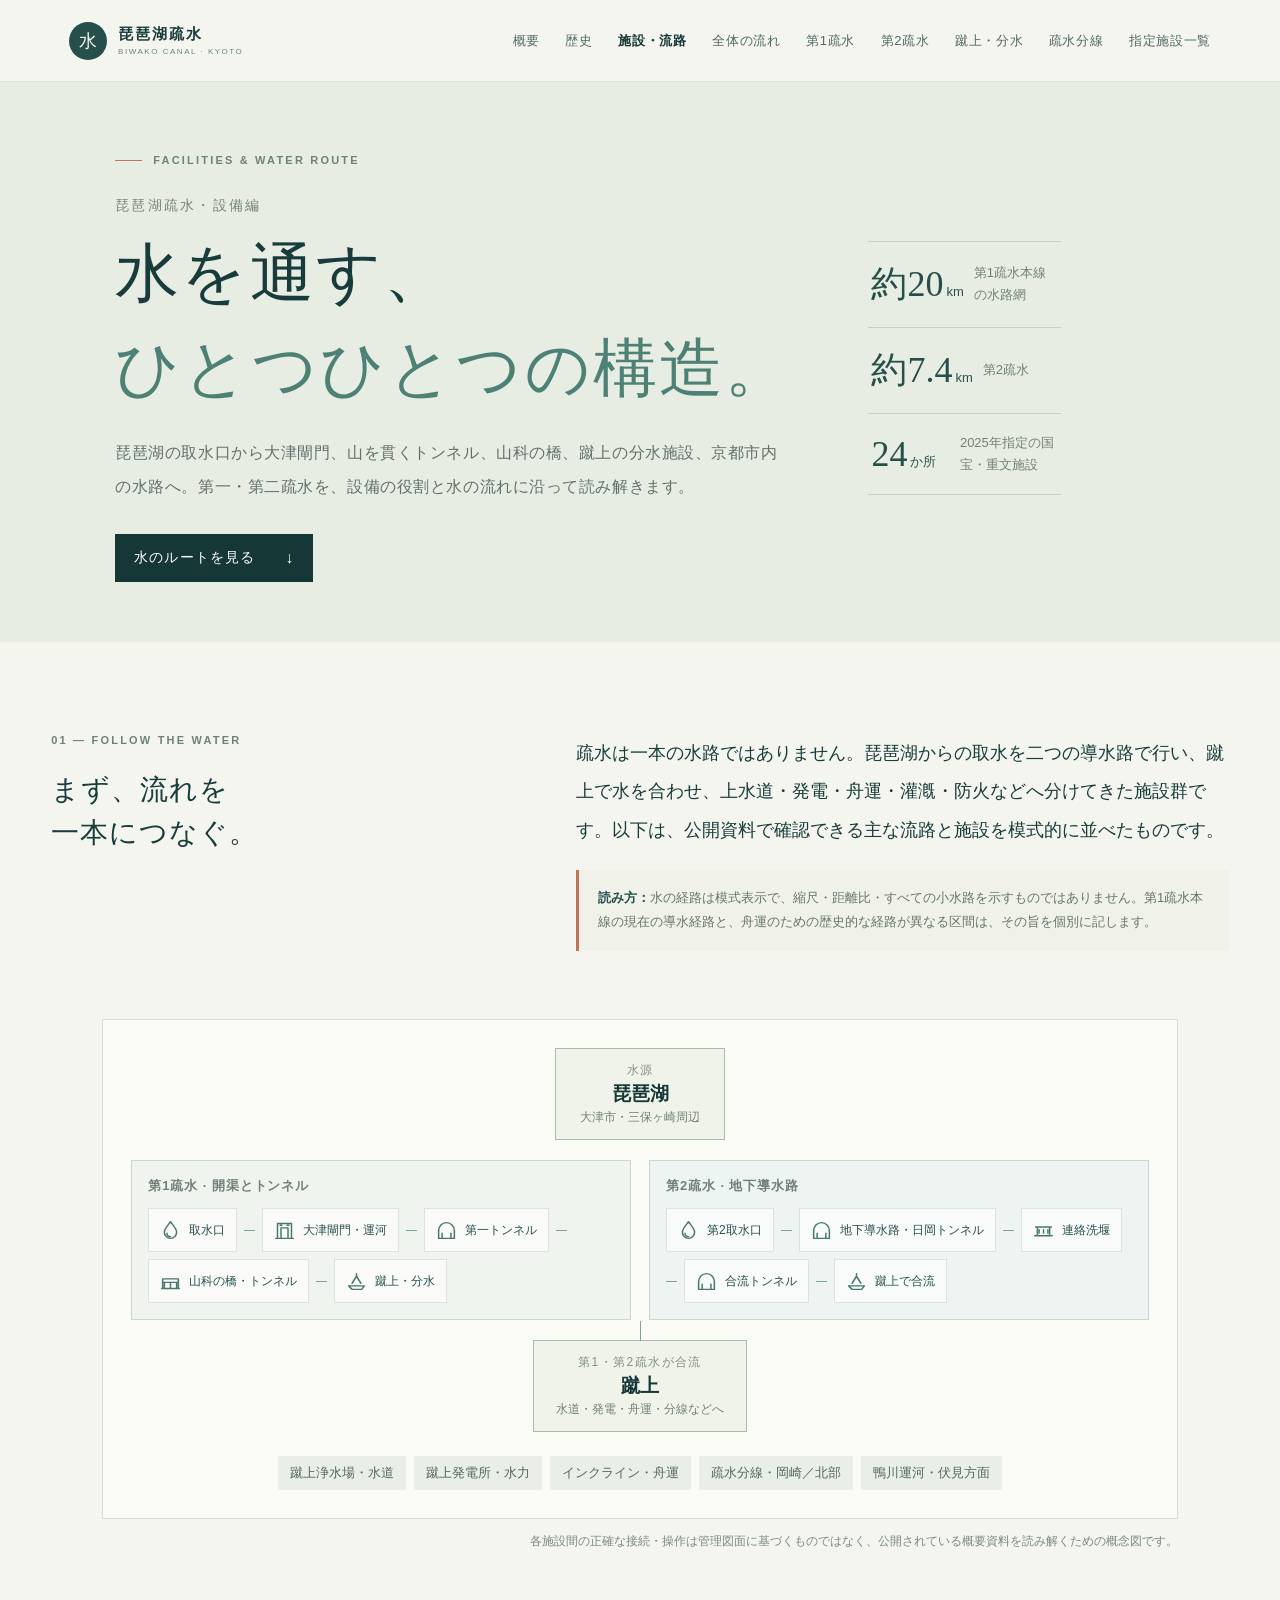
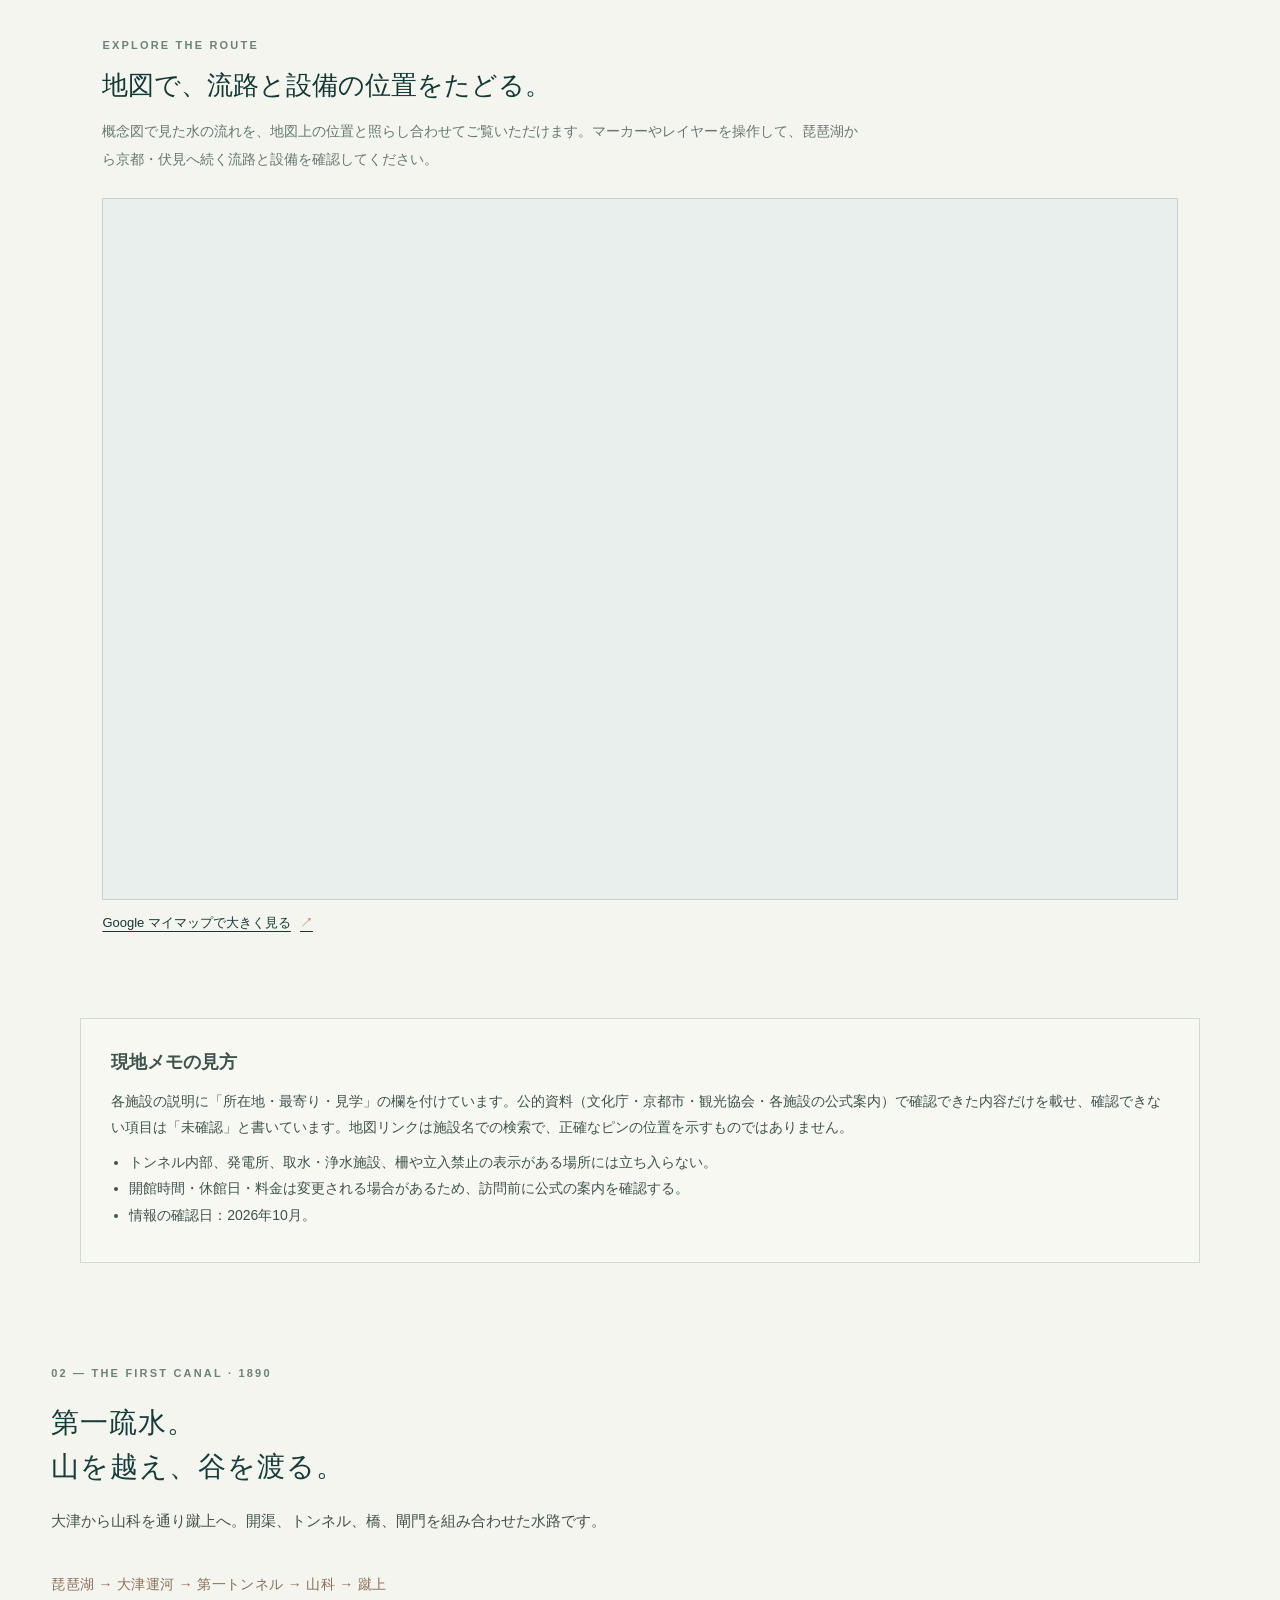
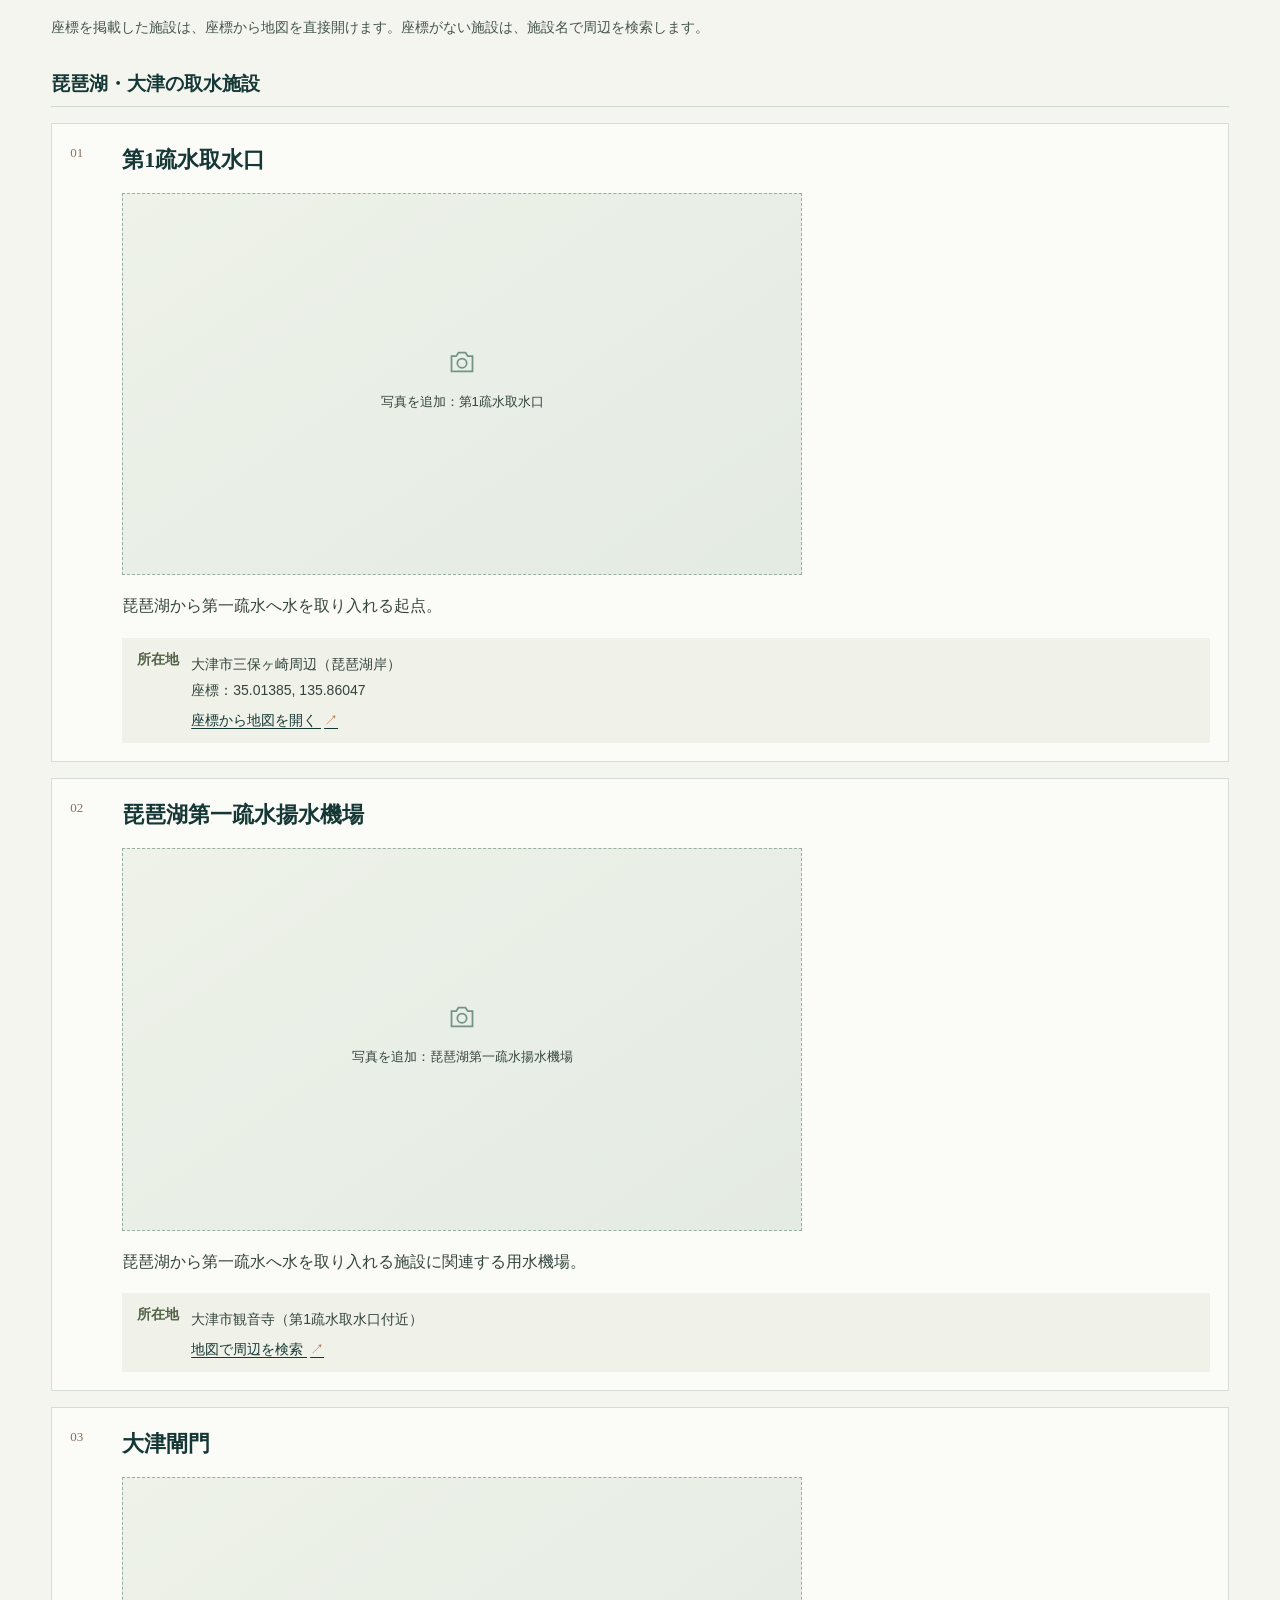
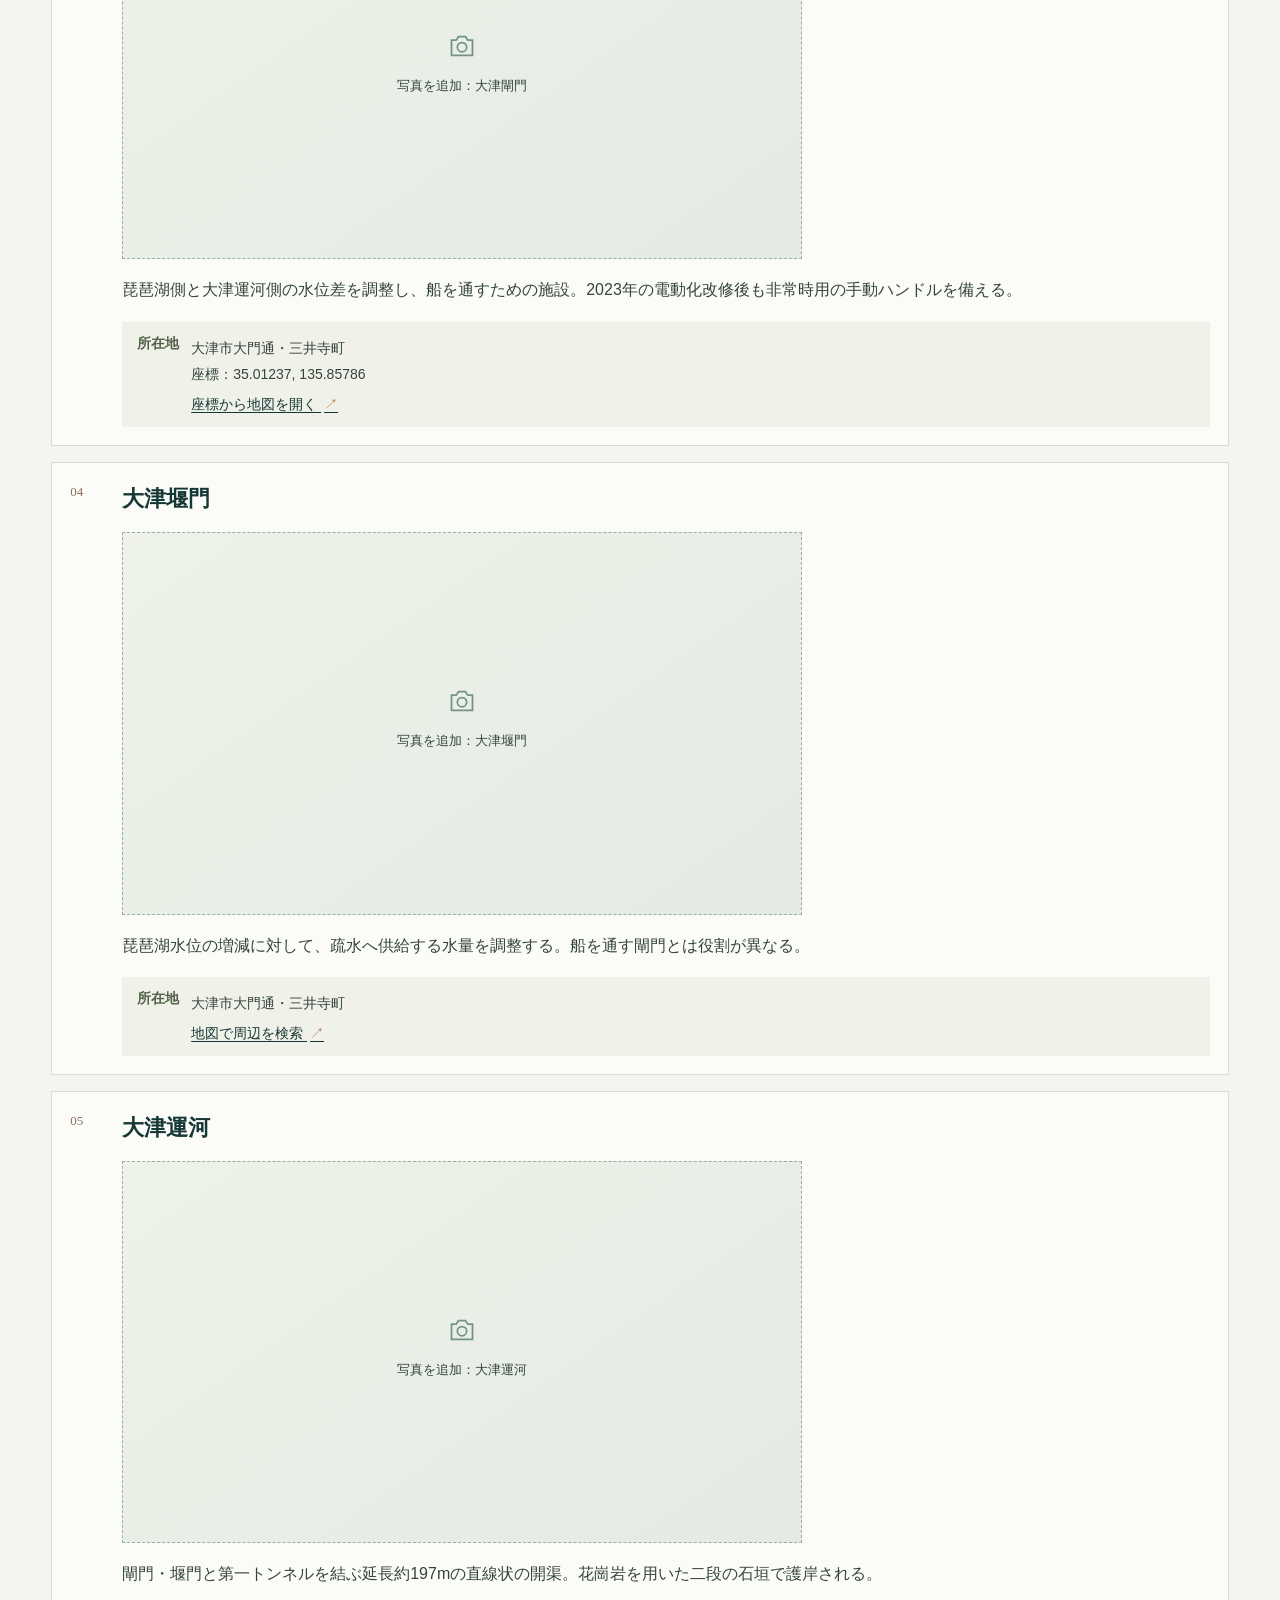
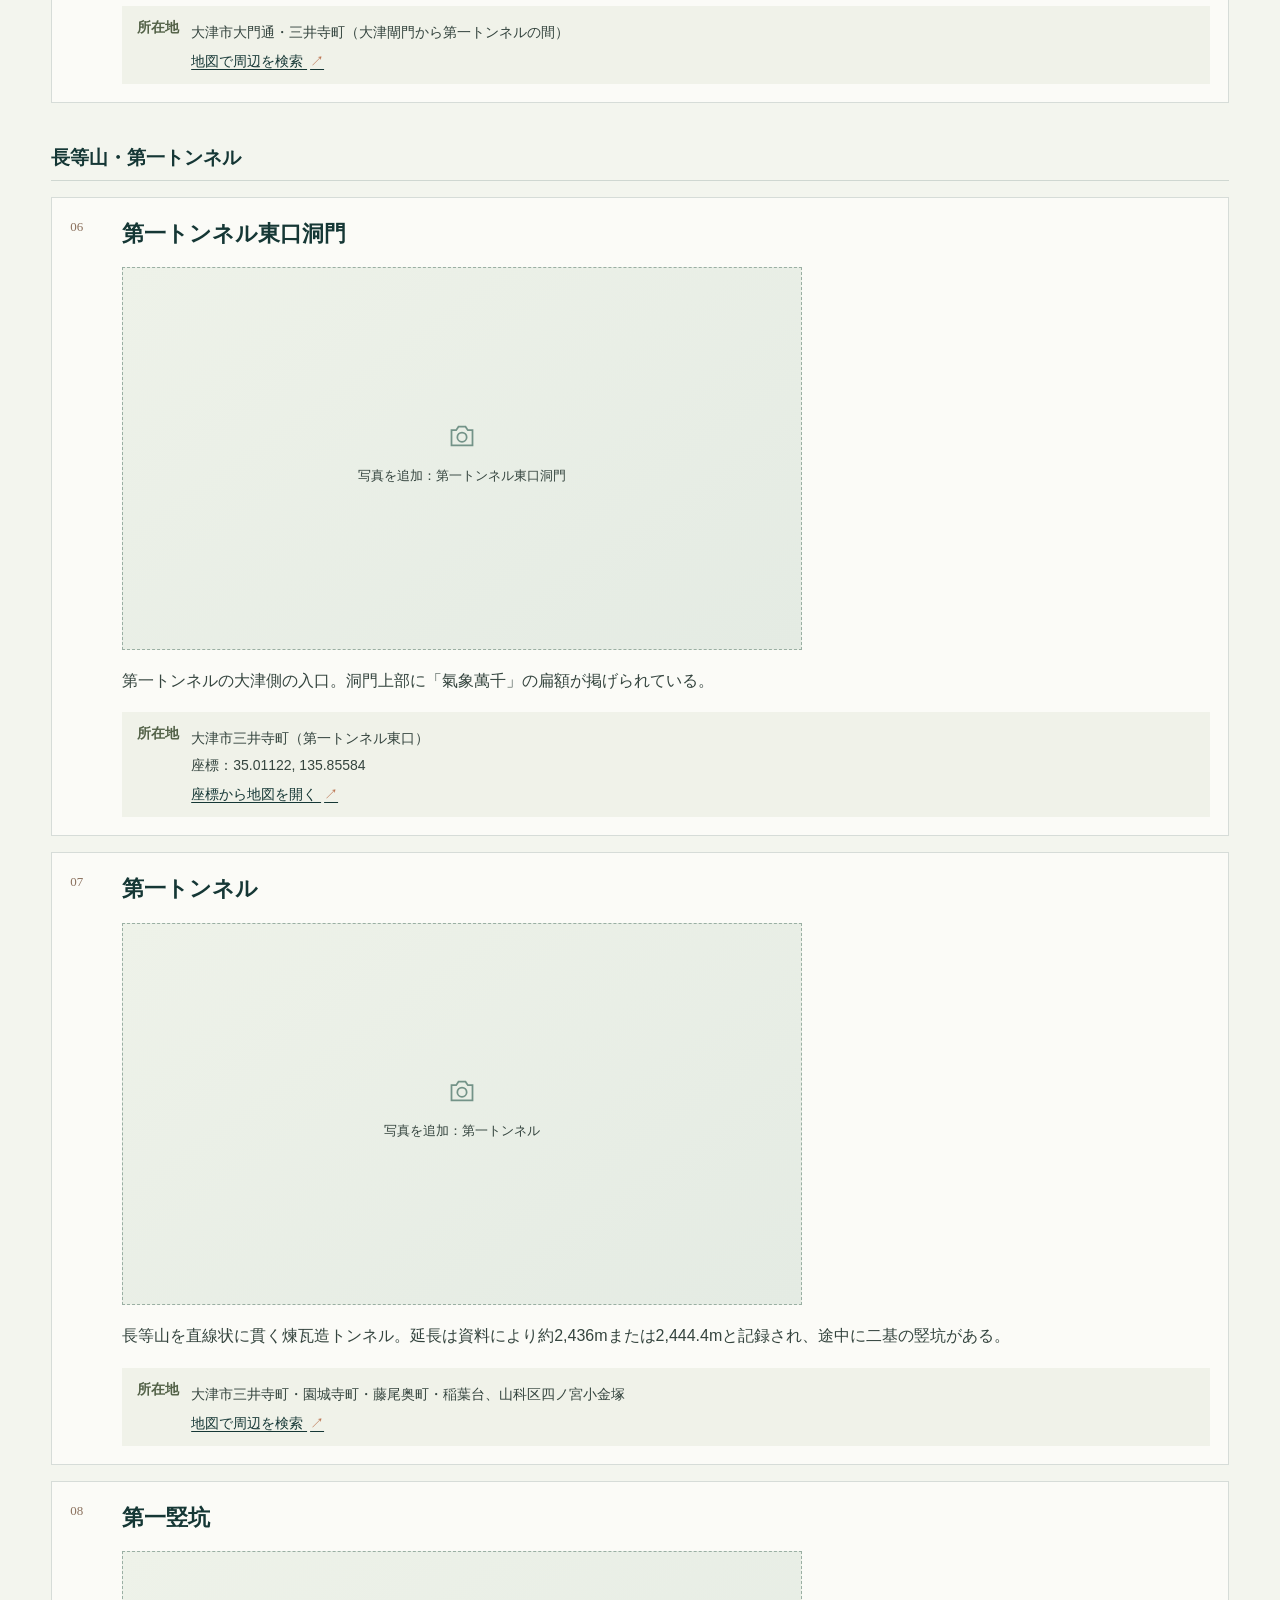
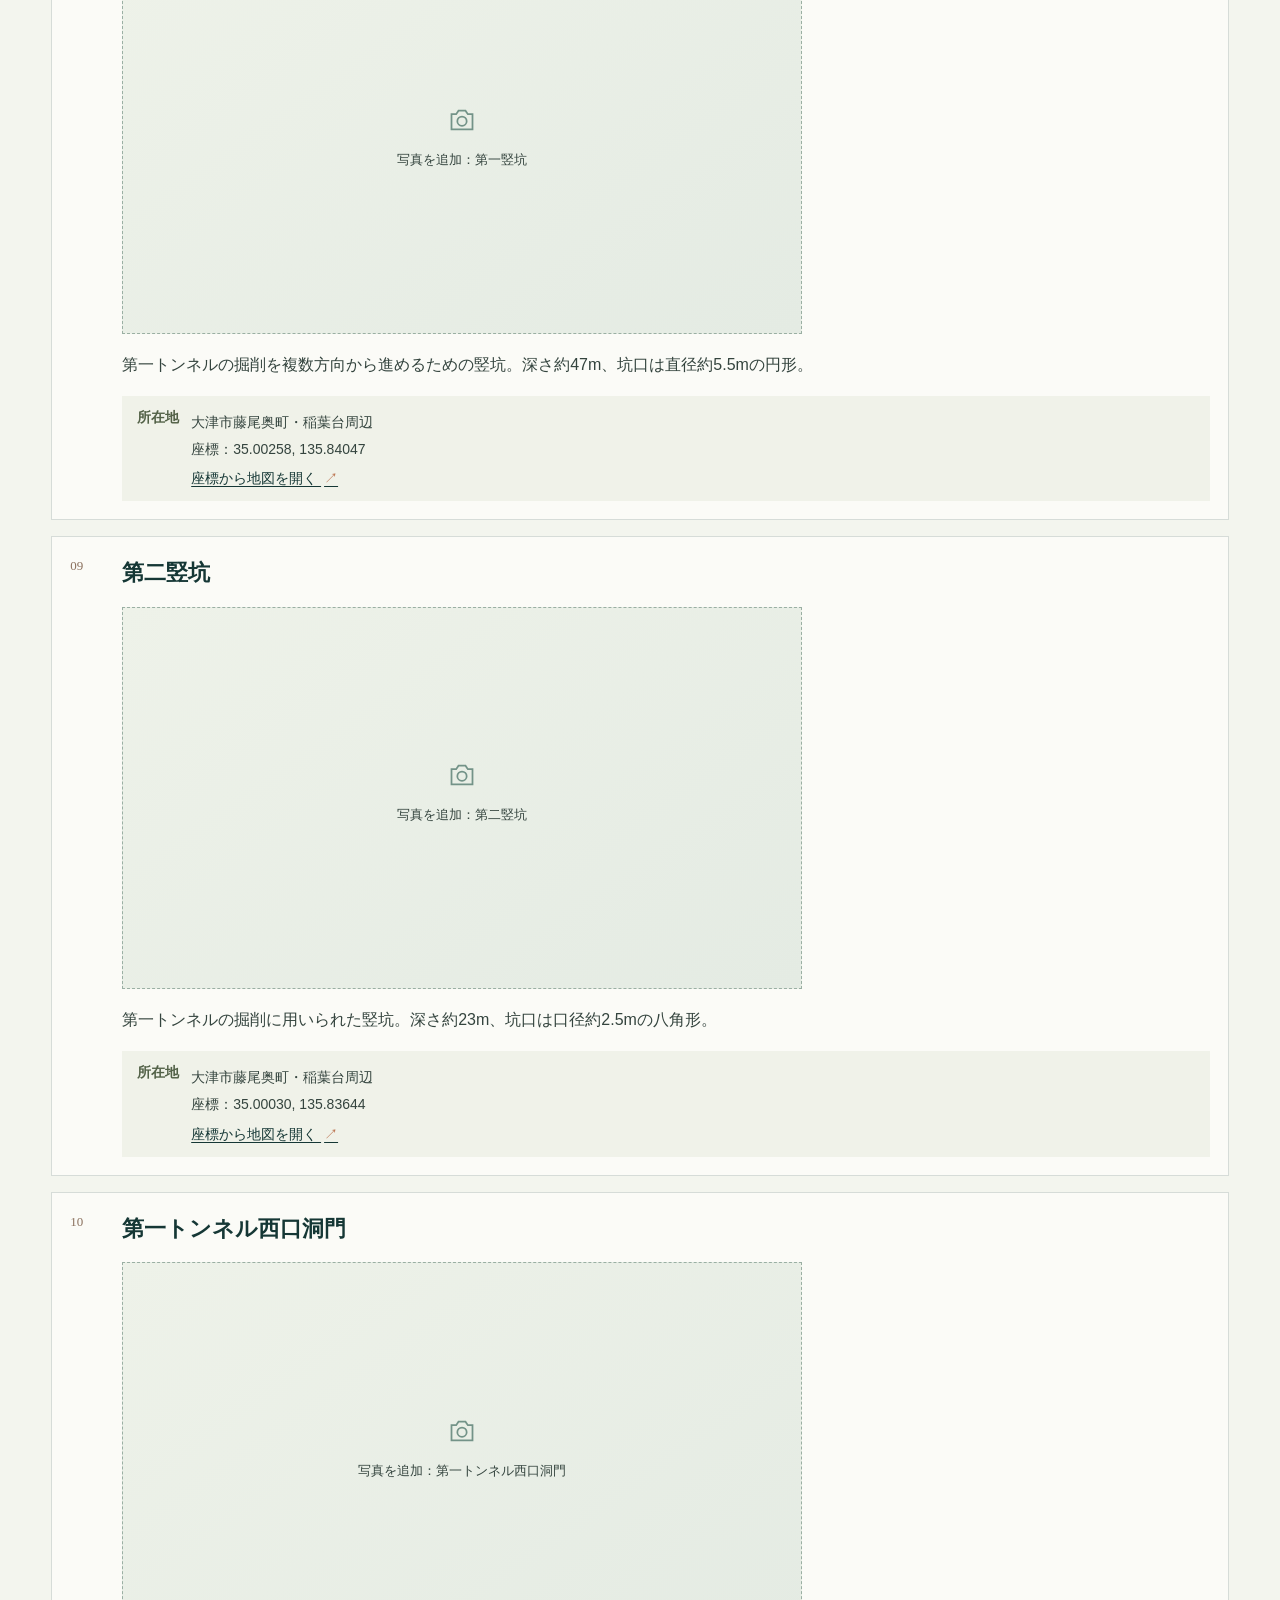
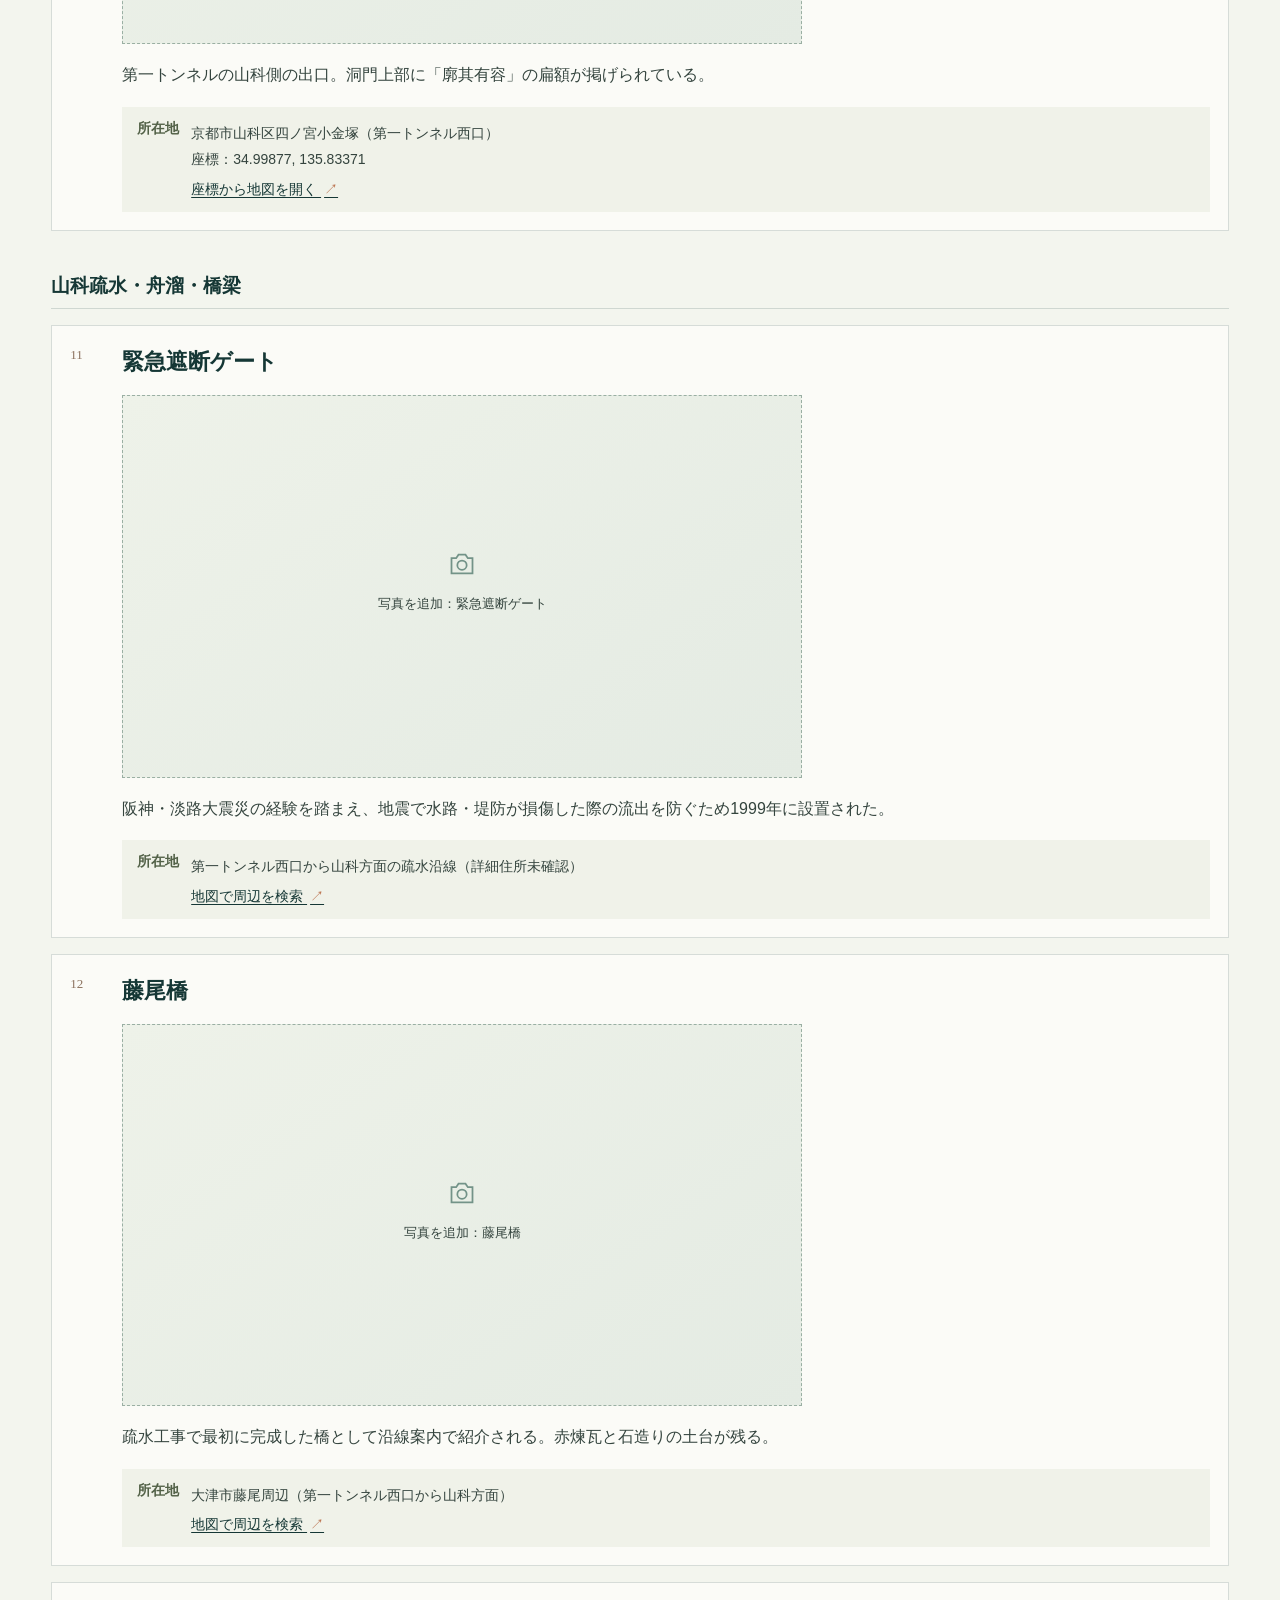
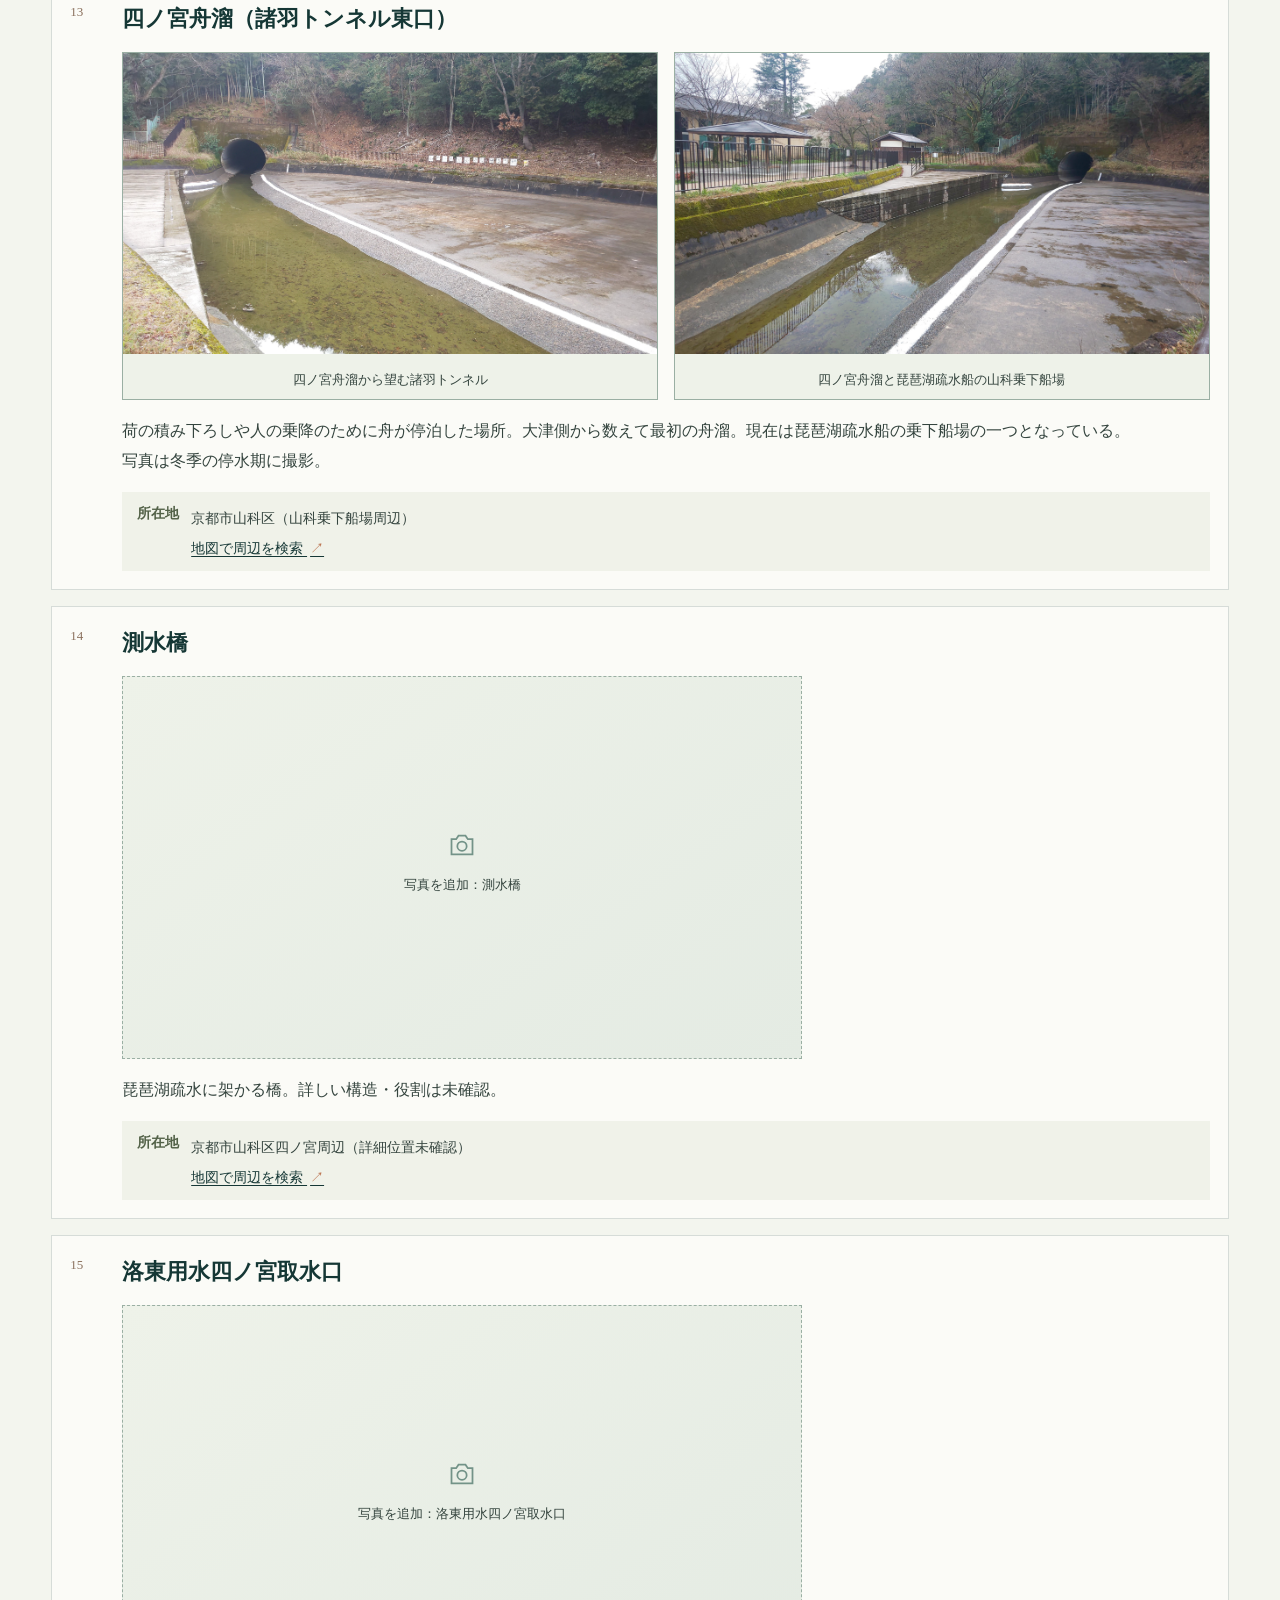
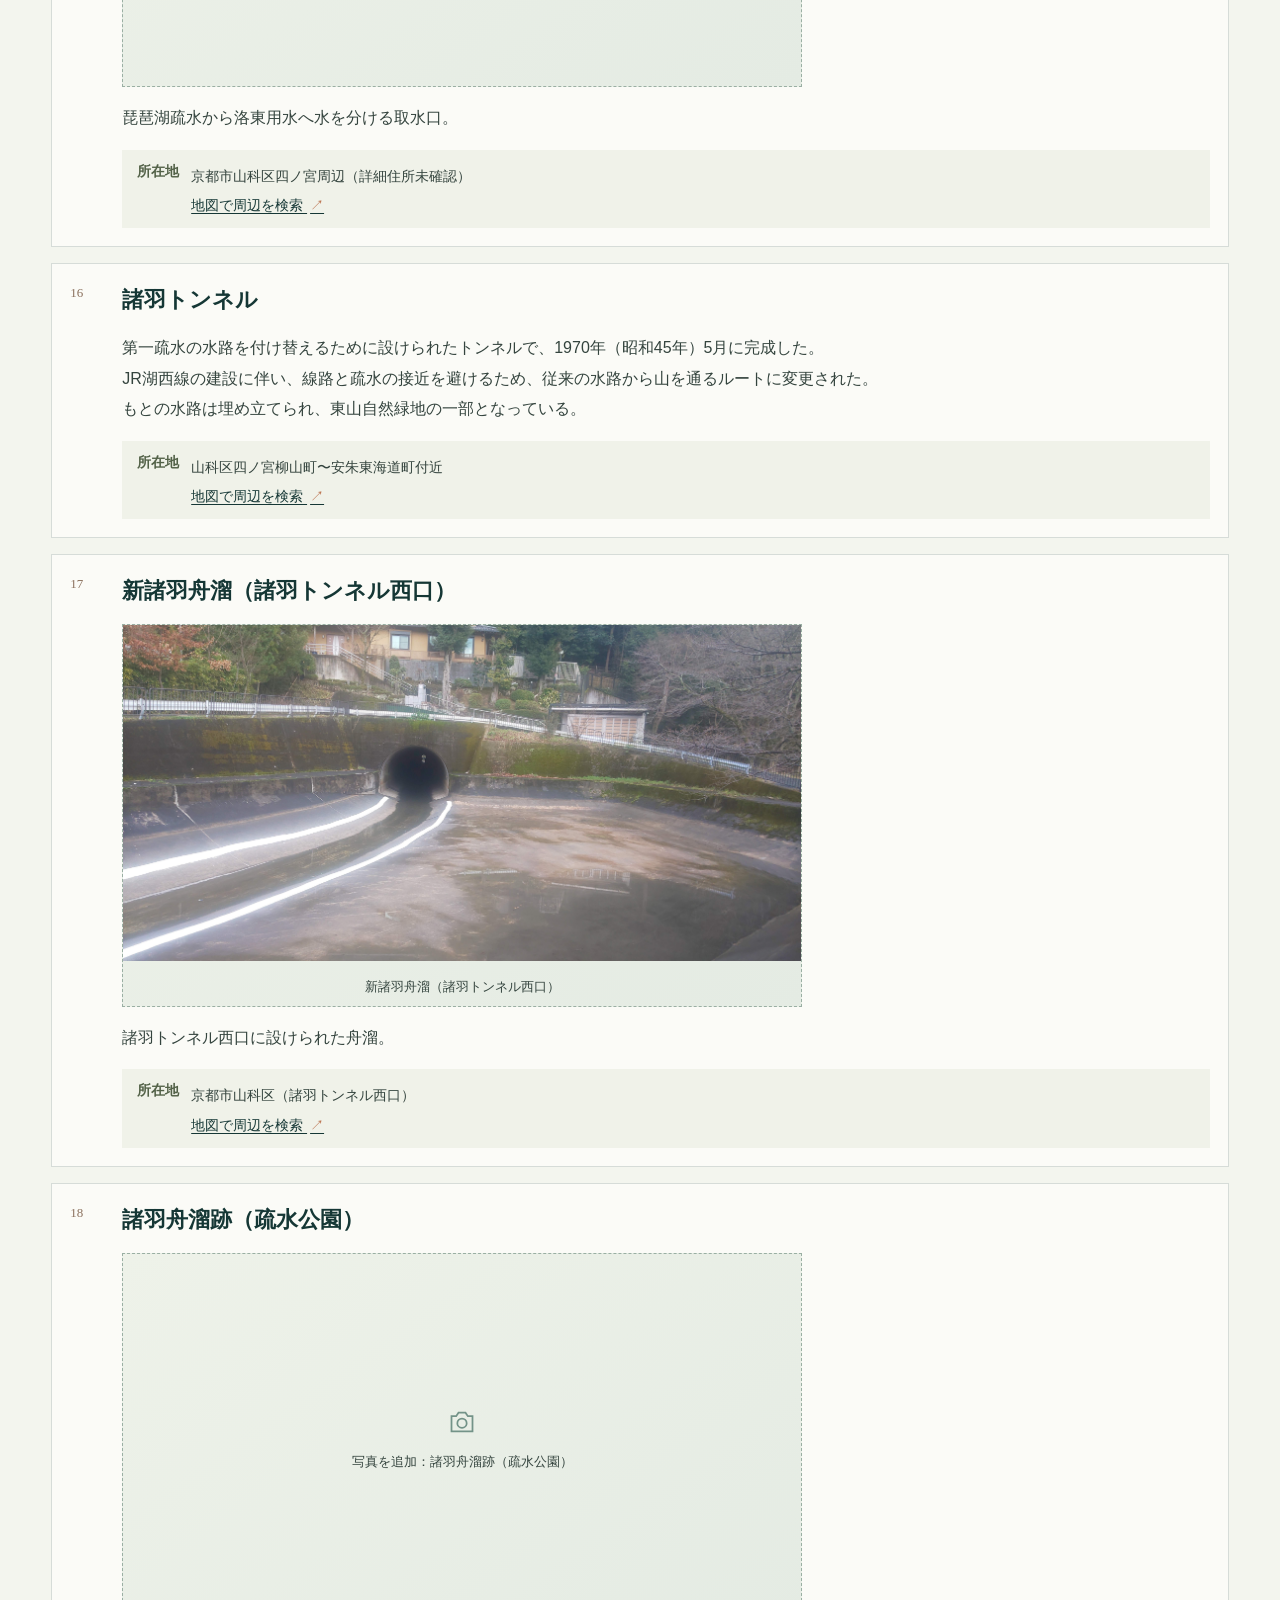
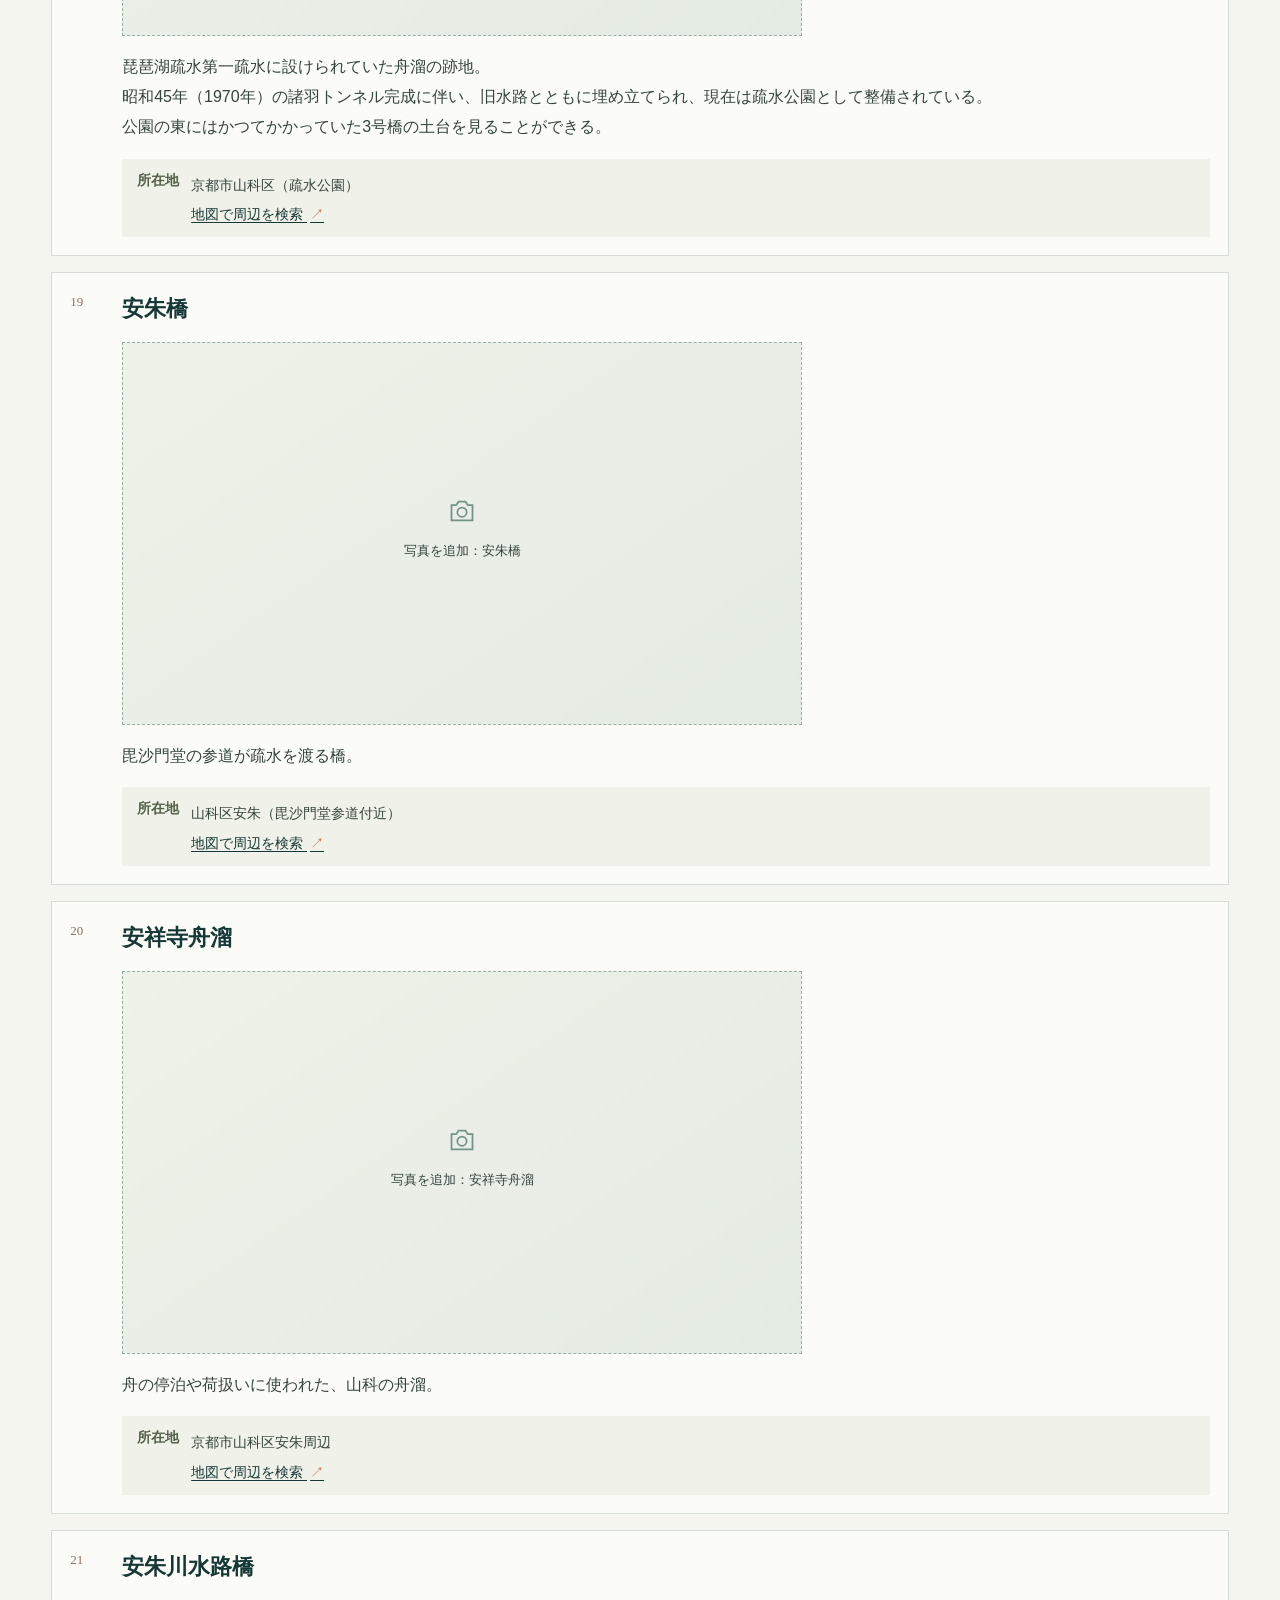
==== commit af0167bb: "一覧にして写真追加" ====
--- a/facilities.html
+++ b/facilities.html
@@ -4,10 +4,10 @@
   <meta charset="utf-8">
   <meta name="viewport" content="width=device-width, initial-scale=1">
   <meta name="theme-color" content="#f3f5ee">
-  <meta name="description" content="琵琶湖疏水の第一・第二疏水を、取水口から隧道、橋、閘門、分水・放水設備まで流れに沿って解説します。">
+  <meta name="description" content="琵琶湖疏水の第一・第二疏水を、取水口からトンネル、橋、閘門、分水・放水設備まで流れに沿って解説します。">
   <title>設備と流路 — 琵琶湖疏水</title>
   <link rel="stylesheet" href="style.css?v=13">
-  <link rel="stylesheet" href="facilities.css?v=11">
+  <link rel="stylesheet" href="facilities.css?v=16">
   <script src="script.js" defer></script>
 </head>
 <body class="facilities-page">
@@ -51,7 +51,7 @@
         <p class="eyebrow"><span class="eyebrow-line"></span> FACILITIES & WATER ROUTE</p>
         <p class="facility-overline">琵琶湖疏水・設備編</p>
         <h1>水を通す、<br><em>ひとつひとつの構造。</em></h1>
-        <p class="facility-lead">琵琶湖の取水口から大津閘門、山を貫く隧道、山科の橋、蹴上の分水施設、京都市内の水路へ。第一・第二疏水を、設備の役割と水の流れに沿って読み解きます。</p>
+        <p class="facility-lead">琵琶湖の取水口から大津閘門、山を貫くトンネル、山科の橋、蹴上の分水施設、京都市内の水路へ。第一・第二疏水を、設備の役割と水の流れに沿って読み解きます。</p>
         <a class="button button-dark" href="#flow">水のルートを見る <span aria-hidden="true">↓</span></a>
       </div>
       <div class="facility-hero-stats" aria-label="主な数値">
@@ -77,12 +77,12 @@
         <div class="flow-origin"><span>水源</span><strong>琵琶湖</strong><small>大津市・三保ヶ崎周辺</small></div>
         <div class="flow-branches">
           <div class="flow-lane first-lane">
-            <span class="lane-label">第1疏水 · 開渠と隧道</span>
+            <span class="lane-label">第1疏水 · 開渠とトンネル</span>
             <div class="flow-stops">
               <span class="flow-stop"><svg viewBox="0 0 24 24" aria-hidden="true"><path d="M12 2C9 6 5 10 5 14a7 7 0 0 0 14 0c0-4-4-8-7-12Z"/><path d="M8 15a4 4 0 0 0 4 4"/></svg>取水口</span><i aria-hidden="true"></i>
               <span class="flow-stop"><svg viewBox="0 0 24 24" aria-hidden="true"><path d="M4 21V4h16v17M8 21V9h8v12M2 21h20M7 6h2m6 0h2"/></svg>大津閘門・運河</span><i aria-hidden="true"></i>
-              <span class="flow-stop"><svg viewBox="0 0 24 24" aria-hidden="true"><path d="M3 21V12a9 9 0 0 1 18 0v9M3 21h18M7 21v-6m10 6v-6"/></svg>第一隧道</span><i aria-hidden="true"></i>
-              <span class="flow-stop"><svg viewBox="0 0 24 24" aria-hidden="true"><path d="M3 20V9h18v11M3 13h18M5 20v-7m7 7v-7m7 7v-7M2 20h20"/></svg>山科の橋・隧道</span><i aria-hidden="true"></i>
+              <span class="flow-stop"><svg viewBox="0 0 24 24" aria-hidden="true"><path d="M3 21V12a9 9 0 0 1 18 0v9M3 21h18M7 21v-6m10 6v-6"/></svg>第一トンネル</span><i aria-hidden="true"></i>
+              <span class="flow-stop"><svg viewBox="0 0 24 24" aria-hidden="true"><path d="M3 20V9h18v11M3 13h18M5 20v-7m7 7v-7m7 7v-7M2 20h20"/></svg>山科の橋・トンネル</span><i aria-hidden="true"></i>
               <span class="flow-stop"><svg viewBox="0 0 24 24" aria-hidden="true"><path d="M3 17h18l-3 4H7l-4-4ZM7 14l5-8 5 8M12 6V3"/></svg>蹴上・分水</span>
             </div>
           </div>
@@ -90,9 +90,9 @@
             <span class="lane-label">第2疏水 · 地下導水路</span>
             <div class="flow-stops">
               <span class="flow-stop"><svg viewBox="0 0 24 24" aria-hidden="true"><path d="M12 2C9 6 5 10 5 14a7 7 0 0 0 14 0c0-4-4-8-7-12Z"/><path d="M8 15a4 4 0 0 0 4 4"/></svg>第2取水口</span><i aria-hidden="true"></i>
-              <span class="flow-stop"><svg viewBox="0 0 24 24" aria-hidden="true"><path d="M3 21V12a9 9 0 0 1 18 0v9M3 21h18M7 21v-6m10 6v-6"/></svg>地下導水路・日岡隧道</span><i aria-hidden="true"></i>
+              <span class="flow-stop"><svg viewBox="0 0 24 24" aria-hidden="true"><path d="M3 21V12a9 9 0 0 1 18 0v9M3 21h18M7 21v-6m10 6v-6"/></svg>地下導水路・日岡トンネル</span><i aria-hidden="true"></i>
               <span class="flow-stop"><svg viewBox="0 0 24 24" aria-hidden="true"><path d="M3 8h18M5 8v10h14V8M2 18h20M7 11v4m5-4v4m5-4v4"/></svg>連絡洗堰</span><i aria-hidden="true"></i>
-              <span class="flow-stop"><svg viewBox="0 0 24 24" aria-hidden="true"><path d="M3 21V12a9 9 0 0 1 18 0v9M3 21h18M7 21v-6m10 6v-6"/></svg>合流隧道</span><i aria-hidden="true"></i>
+              <span class="flow-stop"><svg viewBox="0 0 24 24" aria-hidden="true"><path d="M3 21V12a9 9 0 0 1 18 0v9M3 21h18M7 21v-6m10 6v-6"/></svg>合流トンネル</span><i aria-hidden="true"></i>
               <span class="flow-stop"><svg viewBox="0 0 24 24" aria-hidden="true"><path d="M3 17h18l-3 4H7l-4-4ZM7 14l5-8 5 8M12 6V3"/></svg>蹴上で合流</span>
             </div>
           </div>
@@ -128,7 +128,7 @@
       <h2>現地メモの見方</h2>
       <p>各施設の説明に「所在地・最寄り・見学」の欄を付けています。公的資料（文化庁・京都市・観光協会・各施設の公式案内）で確認できた内容だけを載せ、確認できない項目は「未確認」と書いています。地図リンクは施設名での検索で、正確なピンの位置を示すものではありません。</p>
       <ul>
-        <li>隧道内部、発電所、取水・浄水施設、柵や立入禁止の表示がある場所には立ち入らない。</li>
+        <li>トンネル内部、発電所、取水・浄水施設、柵や立入禁止の表示がある場所には立ち入らない。</li>
         <li>開館時間・休館日・料金は変更される場合があるため、訪問前に公式の案内を確認する。</li>
         <li>情報の確認日：2026年10月。</li>
       </ul>
@@ -140,59 +140,563 @@
         <h2>第一疏水。<br>山を越え、谷を渡る。</h2>
         <p class="heading-note">大津から山科を通り蹴上へ。開渠、トンネル、橋、閘門を組み合わせた水路です。</p>
       </div>
-      <div class="facility-content">
-        <div class="route-segment">
-          <div class="route-flow" aria-label="流れ：琵琶湖から大津運河へ">
-            <span class="segment-number">A</span>
-            <span class="flow-node"><svg viewBox="0 0 24 24" aria-hidden="true"><path d="M12 2C9 6 5 10 5 14a7 7 0 0 0 14 0c0-4-4-8-7-12Z"/><path d="M8 15a4 4 0 0 0 4 4"/></svg><span>琵琶湖・取水口</span></span>
-            <span class="flow-node"><svg viewBox="0 0 24 24" aria-hidden="true"><path d="M4 21V4h16v17M8 21V9h8v12M2 21h20M7 6h2m6 0h2"/></svg><span>大津閘門・堰門</span></span>
-            <span class="flow-node"><svg viewBox="0 0 24 24" aria-hidden="true"><path d="M3 8q4-4 9 0t9 0M3 14q4-4 9 0t9 0M3 20q4-4 9 0t9 0"/></svg><span>大津運河</span></span>
-          </div>
-          <div class="route-detail"><h3>琵琶湖・大津の取水施設</h3><p class="segment-route">琵琶湖 → 取水口・量水標 → 閘門・堰門 → 大津運河</p>
-            <div class="facility-cards">
-              <article><span class="facility-type">取水・水位観測</span><h4><span class="facility-title-unit">第1・第2疏水取水口／</span><span class="facility-title-unit">築地／</span>量水標</h4><dl class="facility-field"><div><dt>所在地</dt><dd>大津市三保ヶ崎周辺（琵琶湖岸）</dd></div><div><dt>最寄り</dt><dd>未確認</dd></div><div><dt>見学</dt><dd>稼働中の管理施設のため、立入・内部見学はできない</dd></div></dl><figure class="facility-photo-placeholder"><svg viewBox="0 0 24 24" aria-hidden="true"><path d="M3 7h4l2-3h6l2 3h4v13H3z"/><circle cx="12" cy="13" r="4"/></svg><figcaption>写真を追加：琵琶湖の取水口・湖岸</figcaption></figure><p>同じ琵琶湖から、別々の取水口で第1・第2疏水へ水を取り入れる。湖岸には水量・水質を安定させるための第1・第2築地が設けられた。第1疏水着工前の1881年には量水標による琵琶湖水位の観測が始まっている。</p><p class="facility-detail">第2疏水取水洞門には「萬物資始」の扁額が掲げられる。取水施設は稼働中の管理施設で、立入・内部見学はできない。</p></article>
-              <article><span class="facility-type">船の水位調節</span><h4>大津閘門</h4><dl class="facility-field"><div><dt>所在地</dt><dd>大津市大門通・三井寺町</dd></div><div><dt>最寄り</dt><dd>京阪石山坂本線「三井寺」駅から徒歩約2分</dd></div><div><dt>見学</dt><dd>外から見学のみ。操作区域は立入不可。閘門の開閉を体験できるのは「びわ湖疏水船」乗船時（運航日・予約制）</dd></div><div><dt>地図</dt><dd><a href="https://www.google.com/maps/search/?api=1&amp;query=大津閘門" target="_blank" rel="noopener">Googleマップで探す</a></dd></div></dl><p>琵琶湖と大津運河の水位差を水門で調節し、船を通す閘門。船を通過させる「閘門」と、疏水へ送る水量を調整する「堰門」は役割が異なり、二つが並んで設置されている。現在は改修された鋼製門扉を使う。</p><p class="facility-detail">2023年に電動化改修が完了し、非常時用の手動操作ハンドルも備える。</p></article>
-              <article><span class="facility-type">開渠</span><h4>大津運河</h4><p>閘門・堰門から第一隧道へ水をつなぐ直線状の開水路。延長約197m、花崗岩を用いた二段の石垣で護岸される。</p></article>
-            </div>
-          </div>
-        </div>
-
-        <div class="route-segment">
-          <div class="route-flow" aria-label="流れ：大津運河から第一隧道を通り山科へ">
-            <span class="segment-number">B</span>
-            <span class="flow-node"><svg viewBox="0 0 24 24" aria-hidden="true"><path d="M3 8q4-4 9 0t9 0M3 14q4-4 9 0t9 0M3 20q4-4 9 0t9 0"/></svg><span>大津運河</span></span>
-            <span class="flow-node"><svg viewBox="0 0 24 24" aria-hidden="true"><path d="M3 21V12a9 9 0 0 1 18 0v9M3 21h18M7 21v-6m10 6v-6"/></svg><span>第一隧道</span></span>
-            <span class="flow-node"><svg viewBox="0 0 24 24" aria-hidden="true"><path d="M3 20V9h18v11M3 13h18M5 20v-7m7 7v-7m7 7v-7M2 20h20"/></svg><span>藤尾橋・山科へ</span></span>
-          </div>
-          <div class="route-detail"><h3>長等山・第一隧道</h3><p class="segment-route">大津運河 → 東口洞門 → 第一隧道 → 西口洞門</p>
-            <div class="facility-cards">
-              <article><span class="facility-type">隧道・国宝</span><h4>第一隧道</h4><dl class="facility-field"><div><dt>所在地</dt><dd>大津市三井寺町・園城寺町・藤尾奥町・稲葉台、京都市山科区四ノ宮小金塚（東口・西口と竪坑を一体で指定）</dd></div><div><dt>最寄り</dt><dd>公的資料に徒歩分数の記載なし（未確認）</dd></div><div><dt>見学</dt><dd>洞門は外から見学。隧道内は通常立入不可。東口の扁額は「氣象萬千」、西口は「廓其有容」</dd></div><div><dt>地図</dt><dd><a href="https://www.google.com/maps/search/?api=1&amp;query=琵琶湖疏水 第一トンネル東口" target="_blank" rel="noopener">東口を探す</a>／<a href="https://www.google.com/maps/search/?api=1&amp;query=琵琶湖疏水 第一トンネル西口" target="_blank" rel="noopener">西口を探す</a></dd></div></dl><figure class="facility-photo-placeholder"><svg viewBox="0 0 24 24" aria-hidden="true"><path d="M3 21V12a9 9 0 0 1 18 0v9M3 21h18M7 21v-6m10 6v-6"/></svg><figcaption>写真を追加：第一隧道の洞門・扁額</figcaption></figure><p>長等山を直線状に貫く、疏水最長の隧道。文化財台帳の指定対象は煉瓦造、延長2,444.4mで、竪坑二基と翼壁が附属する。大津市の施設解説では延長約2,436mとされる。東口・西口に扁額があり、トンネル内部で工事を進めるため二つの竪坑を掘った。</p><p class="facility-detail">第一竪坑は深さ約47m・坑口直径約5.5m、第二竪坑は深さ約23m・坑口口径約2.5mの八角形。坑内・竪坑は通常立入禁止。</p></article>
-              <article><span class="facility-type">扁額・竪坑</span><h4>第一隧道内の扁額／第一竪坑</h4><dl class="facility-field"><div><dt>所在地</dt><dd>大津市藤尾奥町・稲葉台周辺</dd></div><div><dt>最寄り</dt><dd>未確認</dd></div><div><dt>見学</dt><dd>周囲は通常立入禁止。道から見える範囲で見学。竪坑の内部は「びわ湖疏水船」の船上から見られる</dd></div></dl><p>沿線案内では、第一隧道内に掲げられた扁額と第一竪坑も見どころとして紹介される。隧道の東口「氣象萬千」、西口「廓其有容」の額と合わせ、建設に関わった人物の揮毫を伝える。</p></article>
-              <article><span class="facility-type">防災設備・橋</span><h4>緊急遮断ゲート／藤尾橋</h4><p>地震で水路・堤防が損傷した場合の流出を防ぐ目的で、1999年に緊急遮断ゲートを設置。近接する藤尾橋は、疏水工事で最初に完成した橋として案内される。</p></article>
-              <article><span class="facility-type">鉄道・道路橋</span><h4>京阪電車線路橋／大津絵橋</h4><p>大津運河から第一隧道東口へ向かう区間で水路を横断する橋梁。沿線案内に登場する、疏水と周辺交通・地域の歴史を伝える構造物。</p></article>
-            </div>
-            <div class="plaque-strip"><span>第一隧道 東口</span><strong>氣象萬千</strong><span>第一隧道 西口</span><strong>廓其有容</strong></div>
-          </div>
-        </div>
-
-        <div class="route-segment">
-          <div class="route-flow" aria-label="流れ：山科疏水から蹴上へ">
-            <span class="segment-number">C</span>
-            <span class="flow-node"><svg viewBox="0 0 24 24" aria-hidden="true"><path d="M3 17h18l-3 4H7l-4-4ZM7 14l5-8 5 8M12 6V3"/></svg><span>四ノ宮舟溜</span></span>
-            <span class="flow-node"><svg viewBox="0 0 24 24" aria-hidden="true"><path d="M3 21V12a9 9 0 0 1 18 0v9M3 21h18M7 21v-6m10 6v-6"/></svg><span>諸羽トンネル</span></span>
-            <span class="flow-node"><svg viewBox="0 0 24 24" aria-hidden="true"><path d="M3 20V9h18v11M3 13h18M5 20v-7m7 7v-7m7 7v-7M2 20h20"/></svg><span>水路橋・隧道</span></span>
-            <span class="flow-node"><svg viewBox="0 0 24 24" aria-hidden="true"><path d="M3 17h18l-3 4H7l-4-4ZM7 14l5-8 5 8M12 6V3"/></svg><span>蹴上</span></span>
-          </div>
-          <div class="route-detail"><h3>山科疏水・舟溜・橋梁</h3><p class="segment-route">四ノ宮舟溜 → 諸羽トンネル → 安朱川水路橋 → 第二・第三隧道 → 蹴上</p>
-            <div class="facility-cards">
-              <article><span class="facility-type">舟運・経路変更</span><h4>四ノ宮舟溜／諸羽トンネル</h4><dl class="facility-field"><div><dt>所在地</dt><dd>京都市山科区（舟溜は山科乗下船場周辺、諸羽トンネルは四ノ宮柳山町〜安朱東海道町付近）</dd></div><div><dt>最寄り</dt><dd>京阪京津線「四宮」駅、地下鉄東西線「山科」駅が近隣（徒歩分数は未確認）</dd></div><div><dt>見学</dt><dd>疏水沿いの遊歩道・橋から自由に見学できる</dd></div><div><dt>地図</dt><dd><a href="https://www.google.com/maps/search/?api=1&amp;query=山科疏水 四ノ宮舟溜" target="_blank" rel="noopener">Googleマップで探す</a></dd></div></dl><p>四ノ宮舟溜は大津側から数えて最初の舟溜。1970年のJR湖西線建設に伴い、約520mの諸羽トンネルを新設して流路を付け替えた。旧流路の一部は現在の導水ルートではないため、散策路・史跡として見える旧線形と現役水路を区別する。</p></article>
-              <article><span class="facility-type">橋・重要文化財</span><h4>安朱橋／安朱川水路橋</h4><figure class="facility-photo-placeholder"><svg viewBox="0 0 24 24" aria-hidden="true"><path d="M3 20V9h18v11M3 13h18M5 20v-7m7 7v-7m7 7v-7M2 20h20"/></svg><figcaption>写真を追加：安朱川水路橋</figcaption></figure><p>安朱橋は疏水を渡る毘沙門堂参道の橋。安朱川水路橋は、疏水と安朱川の交差地点で水路を立体交差させる煉瓦造単アーチ橋で、橋長10.9m。橋の下を川が通り、上を疏水が渡る。</p></article>
-              <article><span class="facility-type">橋梁</span><h4>本圀寺正嫡橋／第一〇号橋／第一一号橋</h4><p>沿線の歩道・道路を疏水の上に渡す橋梁群。第一〇号橋は1904年の鉄筋コンクリート造単径間橋（橋長12.9m）。第一一号橋は1903年、橋長9.5mの鉄筋コンクリート造単桁橋で、日本最初期の鉄筋コンクリート橋として知られる。</p></article>
-              <article><span class="facility-type">隧道・国宝</span><h4>第二隧道・第三隧道</h4><dl class="facility-field"><div><dt>所在地</dt><dd>第二隧道：山科区御陵黒岩・御陵封ジ山町／第三隧道：山科区御陵封ジ山町・日ノ岡堤谷町</dd></div><div><dt>最寄り</dt><dd>第三隧道西口の近くに蹴上乗下船場（山科区日ノ岡夷谷町）があり、地下鉄「蹴上」駅1番出口から徒歩約5分</dd></div><div><dt>見学</dt><dd>洞門・扁額は外から見学。隧道内は立入不可</dd></div><div><dt>地図</dt><dd><a href="https://www.google.com/maps/search/?api=1&amp;query=蹴上乗下船場" target="_blank" rel="noopener">蹴上乗下船場を探す</a></dd></div></dl><p>山科から蹴上へ向かう第一疏水のトンネル区間。文化庁台帳の第二隧道は煉瓦造・延長125.3m。沿線案内では約124mとされる。第三隧道は約850m。両隧道とも入口の洞門と扁額が沿線景観を構成し、第一隧道とともに国宝に指定された。</p></article>
-              <article><span class="facility-type">舟運・関連施設</span><h4>蹴上乗下船場／旧御所水道ポンプ室</h4><p>沿線案内に記載される舟運の乗下船地点と、旧御所水道の送水施設。旧御所水道大日山水源地喞筒所は重要文化財指定施設。疏水本線上の水路構造と、水道系統の関連施設を分けて見る。</p></article>
-            </div>
-            <p class="route-note">諸羽トンネルは現行ルートの改変区間、第二・第三隧道は明治期の現役路線上の隧道です。番号の似たトンネルでも、時代と路線上の位置づけは同じではありません。</p>
-          </div>
+      <div class="first-route-layout">
+        <div class="first-facility-list">
+          <p class="segment-route">琵琶湖 → 大津運河 → 第一トンネル → 山科 → 蹴上</p>
+          <p class="first-location-note">座標を掲載した施設は、座標から地図を直接開けます。座標がない施設は、施設名で周辺を検索します。</p>
+          <h3 class="first-facility-group-heading">琵琶湖・大津の取水施設</h3>
+          <article class="first-facility-row">
+            <span class="first-facility-number">01</span>
+            <div class="first-facility-card">
+              <h4>第1疏水取水口</h4>
+              <figure class="first-facility-photo">
+                <svg viewBox="0 0 24 24" aria-hidden="true"><path d="M3 7h4l2-3h6l2 3h4v13H3z"/><circle cx="12" cy="13" r="4"/></svg>
+                <figcaption>写真を追加：第1疏水取水口</figcaption>
+              </figure>
+              <div class="first-facility-description">
+                <p>琵琶湖から第一疏水へ水を取り入れる起点。</p>
+              </div>
+              <div class="first-facility-location">
+                <span>所在地</span>
+                <p>大津市三保ヶ崎周辺（琵琶湖岸）<br>座標：35.01385, 135.86047</p>
+                <a href="https://www.google.com/maps/search/?api=1&amp;query=35.01385%2C135.86047" target="_blank" rel="noopener">座標から地図を開く <span aria-hidden="true">↗</span></a>
+              </div>
+            </div>
+          </article>
+          <article class="first-facility-row">
+            <span class="first-facility-number">02</span>
+            <div class="first-facility-card">
+              <h4>琵琶湖第一疏水揚水機場</h4>
+              <figure class="first-facility-photo">
+                <svg viewBox="0 0 24 24" aria-hidden="true"><path d="M3 7h4l2-3h6l2 3h4v13H3z"/><circle cx="12" cy="13" r="4"/></svg>
+                <figcaption>写真を追加：琵琶湖第一疏水揚水機場</figcaption>
+              </figure>
+              <div class="first-facility-description">
+                <p>琵琶湖から第一疏水へ水を取り入れる施設に関連する用水機場。</p>
+              </div>
+              <div class="first-facility-location">
+                <span>所在地</span>
+                <p>大津市観音寺（第1疏水取水口付近）</p>
+                <a href="https://www.google.com/maps/search/?api=1&amp;query=琵琶湖第一疏水揚水機場" target="_blank" rel="noopener">地図で周辺を検索 <span aria-hidden="true">↗</span></a>
+              </div>
+            </div>
+          </article>
+          <article class="first-facility-row">
+            <span class="first-facility-number">03</span>
+            <div class="first-facility-card">
+              <h4>大津閘門</h4>
+              <figure class="first-facility-photo">
+                <svg viewBox="0 0 24 24" aria-hidden="true"><path d="M3 7h4l2-3h6l2 3h4v13H3z"/><circle cx="12" cy="13" r="4"/></svg>
+                <figcaption>写真を追加：大津閘門</figcaption>
+              </figure>
+              <div class="first-facility-description">
+                <p>琵琶湖側と大津運河側の水位差を調整し、船を通すための施設。2023年の電動化改修後も非常時用の手動ハンドルを備える。</p>
+              </div>
+              <div class="first-facility-location">
+                <span>所在地</span>
+                <p>大津市大門通・三井寺町<br>座標：35.01237, 135.85786</p>
+                <a href="https://www.google.com/maps/search/?api=1&amp;query=35.01237%2C135.85786" target="_blank" rel="noopener">座標から地図を開く <span aria-hidden="true">↗</span></a>
+              </div>
+            </div>
+          </article>
+          <article class="first-facility-row">
+            <span class="first-facility-number">04</span>
+            <div class="first-facility-card">
+              <h4>大津堰門</h4>
+              <figure class="first-facility-photo">
+                <svg viewBox="0 0 24 24" aria-hidden="true"><path d="M3 7h4l2-3h6l2 3h4v13H3z"/><circle cx="12" cy="13" r="4"/></svg>
+                <figcaption>写真を追加：大津堰門</figcaption>
+              </figure>
+              <div class="first-facility-description">
+                <p>琵琶湖水位の増減に対して、疏水へ供給する水量を調整する。船を通す閘門とは役割が異なる。</p>
+              </div>
+              <div class="first-facility-location">
+                <span>所在地</span>
+                <p>大津市大門通・三井寺町</p>
+                <a href="https://www.google.com/maps/search/?api=1&amp;query=大津堰門+大津市" target="_blank" rel="noopener">地図で周辺を検索 <span aria-hidden="true">↗</span></a>
+              </div>
+            </div>
+          </article>
+          <article class="first-facility-row">
+            <span class="first-facility-number">05</span>
+            <div class="first-facility-card">
+              <h4>大津運河</h4>
+              <figure class="first-facility-photo">
+                <svg viewBox="0 0 24 24" aria-hidden="true"><path d="M3 7h4l2-3h6l2 3h4v13H3z"/><circle cx="12" cy="13" r="4"/></svg>
+                <figcaption>写真を追加：大津運河</figcaption>
+              </figure>
+              <div class="first-facility-description">
+                <p>閘門・堰門と第一トンネルを結ぶ延長約197mの直線状の開渠。花崗岩を用いた二段の石垣で護岸される。</p>
+              </div>
+              <div class="first-facility-location">
+                <span>所在地</span>
+                <p>大津市大門通・三井寺町（大津閘門から第一トンネルの間）</p>
+                <a href="https://www.google.com/maps/search/?api=1&amp;query=大津運河+琵琶湖疏水" target="_blank" rel="noopener">地図で周辺を検索 <span aria-hidden="true">↗</span></a>
+              </div>
+            </div>
+          </article>
+
+          <h3 class="first-facility-group-heading">長等山・第一トンネル</h3>
+          <article class="first-facility-row">
+            <span class="first-facility-number">06</span>
+            <div class="first-facility-card">
+              <h4>第一トンネル東口洞門</h4>
+              <figure class="first-facility-photo">
+                <svg viewBox="0 0 24 24" aria-hidden="true"><path d="M3 7h4l2-3h6l2 3h4v13H3z"/><circle cx="12" cy="13" r="4"/></svg>
+                <figcaption>写真を追加：第一トンネル東口洞門</figcaption>
+              </figure>
+              <div class="first-facility-description">
+                <p>第一トンネルの大津側の入口。洞門上部に「氣象萬千」の扁額が掲げられている。</p>
+              </div>
+              <div class="first-facility-location">
+                <span>所在地</span>
+                <p>大津市三井寺町（第一トンネル東口）<br>座標：35.01122, 135.85584</p>
+                <a href="https://www.google.com/maps/search/?api=1&amp;query=35.01122%2C135.85584" target="_blank" rel="noopener">座標から地図を開く <span aria-hidden="true">↗</span></a>
+              </div>
+            </div>
+          </article>
+          <article class="first-facility-row">
+            <span class="first-facility-number">07</span>
+            <div class="first-facility-card">
+              <h4>第一トンネル</h4>
+              <figure class="first-facility-photo">
+                <svg viewBox="0 0 24 24" aria-hidden="true"><path d="M3 7h4l2-3h6l2 3h4v13H3z"/><circle cx="12" cy="13" r="4"/></svg>
+                <figcaption>写真を追加：第一トンネル</figcaption>
+              </figure>
+              <div class="first-facility-description">
+                <p>長等山を直線状に貫く煉瓦造トンネル。延長は資料により約2,436mまたは2,444.4mと記録され、途中に二基の竪坑がある。</p>
+              </div>
+              <div class="first-facility-location">
+                <span>所在地</span>
+                <p>大津市三井寺町・園城寺町・藤尾奥町・稲葉台、山科区四ノ宮小金塚</p>
+                <a href="https://www.google.com/maps/search/?api=1&amp;query=琵琶湖疏水+第一トンネル" target="_blank" rel="noopener">地図で周辺を検索 <span aria-hidden="true">↗</span></a>
+              </div>
+            </div>
+          </article>
+          <article class="first-facility-row">
+            <span class="first-facility-number">08</span>
+            <div class="first-facility-card">
+              <h4>第一竪坑</h4>
+              <figure class="first-facility-photo">
+                <svg viewBox="0 0 24 24" aria-hidden="true"><path d="M3 7h4l2-3h6l2 3h4v13H3z"/><circle cx="12" cy="13" r="4"/></svg>
+                <figcaption>写真を追加：第一竪坑</figcaption>
+              </figure>
+              <div class="first-facility-description">
+                <p>第一トンネルの掘削を複数方向から進めるための竪坑。深さ約47m、坑口は直径約5.5mの円形。</p>
+              </div>
+              <div class="first-facility-location">
+                <span>所在地</span>
+                <p>大津市藤尾奥町・稲葉台周辺<br>座標：35.00258, 135.84047</p>
+                <a href="https://www.google.com/maps/search/?api=1&amp;query=35.00258%2C135.84047" target="_blank" rel="noopener">座標から地図を開く <span aria-hidden="true">↗</span></a>
+              </div>
+            </div>
+          </article>
+          <article class="first-facility-row">
+            <span class="first-facility-number">09</span>
+            <div class="first-facility-card">
+              <h4>第二竪坑</h4>
+              <figure class="first-facility-photo">
+                <svg viewBox="0 0 24 24" aria-hidden="true"><path d="M3 7h4l2-3h6l2 3h4v13H3z"/><circle cx="12" cy="13" r="4"/></svg>
+                <figcaption>写真を追加：第二竪坑</figcaption>
+              </figure>
+              <div class="first-facility-description">
+                <p>第一トンネルの掘削に用いられた竪坑。深さ約23m、坑口は口径約2.5mの八角形。</p>
+              </div>
+              <div class="first-facility-location">
+                <span>所在地</span>
+                <p>大津市藤尾奥町・稲葉台周辺<br>座標：35.00030, 135.83644</p>
+                <a href="https://www.google.com/maps/search/?api=1&amp;query=35.00030%2C135.83644" target="_blank" rel="noopener">座標から地図を開く <span aria-hidden="true">↗</span></a>
+              </div>
+            </div>
+          </article>
+          <article class="first-facility-row">
+            <span class="first-facility-number">10</span>
+            <div class="first-facility-card">
+              <h4>第一トンネル西口洞門</h4>
+              <figure class="first-facility-photo">
+                <svg viewBox="0 0 24 24" aria-hidden="true"><path d="M3 7h4l2-3h6l2 3h4v13H3z"/><circle cx="12" cy="13" r="4"/></svg>
+                <figcaption>写真を追加：第一トンネル西口洞門</figcaption>
+              </figure>
+              <div class="first-facility-description">
+                <p>第一トンネルの山科側の出口。洞門上部に「廓其有容」の扁額が掲げられている。</p>
+              </div>
+              <div class="first-facility-location">
+                <span>所在地</span>
+                <p>京都市山科区四ノ宮小金塚（第一トンネル西口）<br>座標：34.99877, 135.83371</p>
+                <a href="https://www.google.com/maps/search/?api=1&amp;query=34.99877%2C135.83371" target="_blank" rel="noopener">座標から地図を開く <span aria-hidden="true">↗</span></a>
+              </div>
+            </div>
+          </article>
+
+          <h3 class="first-facility-group-heading">山科疏水・舟溜・橋梁</h3>
+          <article class="first-facility-row">
+            <span class="first-facility-number">11</span>
+            <div class="first-facility-card">
+              <h4>緊急遮断ゲート</h4>
+              <figure class="first-facility-photo">
+                <svg viewBox="0 0 24 24" aria-hidden="true"><path d="M3 7h4l2-3h6l2 3h4v13H3z"/><circle cx="12" cy="13" r="4"/></svg>
+                <figcaption>写真を追加：緊急遮断ゲート</figcaption>
+              </figure>
+              <div class="first-facility-description">
+                <p>阪神・淡路大震災の経験を踏まえ、地震で水路・堤防が損傷した際の流出を防ぐため1999年に設置された。</p>
+              </div>
+              <div class="first-facility-location">
+                <span>所在地</span>
+                <p>第一トンネル西口から山科方面の疏水沿線（詳細住所未確認）</p>
+                <a href="https://www.google.com/maps/search/?api=1&amp;query=琵琶湖疏水+緊急遮断ゲート" target="_blank" rel="noopener">地図で周辺を検索 <span aria-hidden="true">↗</span></a>
+              </div>
+            </div>
+          </article>
+          <article class="first-facility-row">
+            <span class="first-facility-number">12</span>
+            <div class="first-facility-card">
+              <h4>藤尾橋</h4>
+              <figure class="first-facility-photo">
+                <svg viewBox="0 0 24 24" aria-hidden="true"><path d="M3 7h4l2-3h6l2 3h4v13H3z"/><circle cx="12" cy="13" r="4"/></svg>
+                <figcaption>写真を追加：藤尾橋</figcaption>
+              </figure>
+              <div class="first-facility-description">
+                <p>疏水工事で最初に完成した橋として沿線案内で紹介される。赤煉瓦と石造りの土台が残る。</p>
+              </div>
+              <div class="first-facility-location">
+                <span>所在地</span>
+                <p>大津市藤尾周辺（第一トンネル西口から山科方面）</p>
+                <a href="https://www.google.com/maps/search/?api=1&amp;query=藤尾橋+琵琶湖疏水" target="_blank" rel="noopener">地図で周辺を検索 <span aria-hidden="true">↗</span></a>
+              </div>
+            </div>
+          </article>
+          <article class="first-facility-row">
+            <span class="first-facility-number">13</span>
+            <div class="first-facility-card">
+              <h4>四ノ宮舟溜（諸羽トンネル東口）</h4>
+              <div class="first-facility-photo-gallery">
+              <figure class="first-facility-photo">
+                <img src="img/shinomiya_funadamari_1.JPG" alt="四ノ宮舟溜付近から見た疏水路とトンネル口">
+                <figcaption>四ノ宮舟溜から望む諸羽トンネル</figcaption>
+              </figure>
+              <figure class="first-facility-photo">
+                <img src="img/shinomiya_funadamari_2.JPG" alt="四ノ宮舟溜と疏水沿いの石垣">
+                <figcaption>四ノ宮舟溜と琵琶湖疏水船の山科乗下船場</figcaption>
+              </figure>
+              </div>
+              <div class="first-facility-description">
+                <p>荷の積み下ろしや人の乗降のために舟が停泊した場所。大津側から数えて最初の舟溜。現在は琵琶湖疏水船の乗下船場の一つとなっている。<br>写真は冬季の停水期に撮影。</p>
+              </div>
+              <div class="first-facility-location">
+                <span>所在地</span>
+                <p>京都市山科区（山科乗下船場周辺）</p>
+                <a href="https://www.google.com/maps/search/?api=1&amp;query=四ノ宮舟溜+山科" target="_blank" rel="noopener">地図で周辺を検索 <span aria-hidden="true">↗</span></a>
+              </div>
+            </div>
+          </article>
+          <article class="first-facility-row">
+            <span class="first-facility-number">14</span>
+            <div class="first-facility-card">
+              <h4>測水橋</h4>
+              <figure class="first-facility-photo">
+                <svg viewBox="0 0 24 24" aria-hidden="true"><path d="M3 7h4l2-3h6l2 3h4v13H3z"/><circle cx="12" cy="13" r="4"/></svg>
+                <figcaption>写真を追加：測水橋</figcaption>
+              </figure>
+              <div class="first-facility-description">
+                <p>琵琶湖疏水に架かる橋。詳しい構造・役割は未確認。</p>
+              </div>
+              <div class="first-facility-location">
+                <span>所在地</span>
+                <p>京都市山科区四ノ宮周辺（詳細位置未確認）</p>
+                <a href="https://www.google.com/maps/search/?api=1&amp;query=琵琶湖疏水+測水橋+四ノ宮" target="_blank" rel="noopener">地図で周辺を検索 <span aria-hidden="true">↗</span></a>
+              </div>
+            </div>
+          </article>
+          <article class="first-facility-row">
+            <span class="first-facility-number">15</span>
+            <div class="first-facility-card">
+              <h4>洛東用水四ノ宮取水口</h4>
+              <figure class="first-facility-photo">
+                <svg viewBox="0 0 24 24" aria-hidden="true"><path d="M3 7h4l2-3h6l2 3h4v13H3z"/><circle cx="12" cy="13" r="4"/></svg>
+                <figcaption>写真を追加：洛東用水四ノ宮取水口</figcaption>
+              </figure>
+              <div class="first-facility-description">
+                <p>琵琶湖疏水から洛東用水へ水を分ける取水口。</p>
+              </div>
+              <div class="first-facility-location">
+                <span>所在地</span>
+                <p>京都市山科区四ノ宮周辺（詳細住所未確認）</p>
+                <a href="https://www.google.com/maps/search/?api=1&amp;query=洛東用水四ノ宮取水口" target="_blank" rel="noopener">地図で周辺を検索 <span aria-hidden="true">↗</span></a>
+              </div>
+            </div>
+          </article>
+          <article class="first-facility-row">
+            <span class="first-facility-number">16</span>
+            <div class="first-facility-card">
+              <h4>諸羽トンネル</h4>
+              <div class="first-facility-description">
+                <p>第一疏水の水路を付け替えるために設けられたトンネルで、1970年（昭和45年）5月に完成した。<br>
+                  JR湖西線の建設に伴い、線路と疏水の接近を避けるため、従来の水路から山を通るルートに変更された。<br>
+                もとの水路は埋め立てられ、東山自然緑地の一部となっている。</p>
+              </div>
+              <div class="first-facility-location">
+                <span>所在地</span>
+                <p>山科区四ノ宮柳山町〜安朱東海道町付近</p>
+                <a href="https://www.google.com/maps/search/?api=1&amp;query=諸羽トンネル+山科" target="_blank" rel="noopener">地図で周辺を検索 <span aria-hidden="true">↗</span></a>
+              </div>
+            </div>
+          </article>
+          <article class="first-facility-row">
+            <span class="first-facility-number">17</span>
+            <div class="first-facility-card">
+              <h4>新諸羽舟溜（諸羽トンネル西口）</h4>
+              <figure class="first-facility-photo">
+                <img src="img/shinmoroha_funadamari.JPG" alt="新諸羽舟溜">
+                <figcaption>新諸羽舟溜（諸羽トンネル西口）</figcaption>
+              </figure>
+              <div class="first-facility-description">
+                <p>諸羽トンネル西口に設けられた舟溜。</p>
+              </div>
+              <div class="first-facility-location">
+                <span>所在地</span>
+                <p>京都市山科区（諸羽トンネル西口）</p>
+                <a href="https://www.google.com/maps/search/?api=1&amp;query=新諸羽舟溜+諸羽トンネル西口" target="_blank" rel="noopener">地図で周辺を検索 <span aria-hidden="true">↗</span></a>
+              </div>
+            </div>
+          </article>
+          <article class="first-facility-row">
+            <span class="first-facility-number">18</span>
+            <div class="first-facility-card">
+              <h4>諸羽舟溜跡（疏水公園）</h4>
+              <figure class="first-facility-photo">
+                <svg viewBox="0 0 24 24" aria-hidden="true"><path d="M3 7h4l2-3h6l2 3h4v13H3z"/><circle cx="12" cy="13" r="4"/></svg>
+                <figcaption>写真を追加：諸羽舟溜跡（疏水公園）</figcaption>
+              </figure>
+              <div class="first-facility-description">
+                <p>琵琶湖疏水第一疏水に設けられていた舟溜の跡地。<br>
+                  昭和45年（1970年）の諸羽トンネル完成に伴い、旧水路とともに埋め立てられ、現在は疏水公園として整備されている。<br>
+                  公園の東にはかつてかかっていた3号橋の土台を見ることができる。</p>
+              </div>
+              <div class="first-facility-location">
+                <span>所在地</span>
+                <p>京都市山科区（疏水公園）</p>
+                <a href="https://www.google.com/maps/search/?api=1&amp;query=諸羽舟溜跡+疏水公園" target="_blank" rel="noopener">地図で周辺を検索 <span aria-hidden="true">↗</span></a>
+              </div>
+            </div>
+          </article>
+          <article class="first-facility-row">
+            <span class="first-facility-number">19</span>
+            <div class="first-facility-card">
+              <h4>安朱橋</h4>
+              <figure class="first-facility-photo">
+                <svg viewBox="0 0 24 24" aria-hidden="true"><path d="M3 7h4l2-3h6l2 3h4v13H3z"/><circle cx="12" cy="13" r="4"/></svg>
+                <figcaption>写真を追加：安朱橋</figcaption>
+              </figure>
+              <div class="first-facility-description">
+                <p>毘沙門堂の参道が疏水を渡る橋。</p>
+              </div>
+              <div class="first-facility-location">
+                <span>所在地</span>
+                <p>山科区安朱（毘沙門堂参道付近）</p>
+                <a href="https://www.google.com/maps/search/?api=1&amp;query=安朱橋+山科+毘沙門堂" target="_blank" rel="noopener">地図で周辺を検索 <span aria-hidden="true">↗</span></a>
+              </div>
+            </div>
+          </article>
+          <article class="first-facility-row">
+            <span class="first-facility-number">20</span>
+            <div class="first-facility-card">
+              <h4>安祥寺舟溜</h4>
+              <figure class="first-facility-photo">
+                <svg viewBox="0 0 24 24" aria-hidden="true"><path d="M3 7h4l2-3h6l2 3h4v13H3z"/><circle cx="12" cy="13" r="4"/></svg>
+                <figcaption>写真を追加：安祥寺舟溜</figcaption>
+              </figure>
+              <div class="first-facility-description">
+                <p>舟の停泊や荷扱いに使われた、山科の舟溜。</p>
+              </div>
+              <div class="first-facility-location">
+                <span>所在地</span>
+                <p>京都市山科区安朱周辺</p>
+                <a href="https://www.google.com/maps/search/?api=1&amp;query=安祥寺舟溜+山科" target="_blank" rel="noopener">地図で周辺を検索 <span aria-hidden="true">↗</span></a>
+              </div>
+            </div>
+          </article>
+          <article class="first-facility-row">
+            <span class="first-facility-number">21</span>
+            <div class="first-facility-card">
+              <h4>安朱川水路橋</h4>
+              <figure class="first-facility-photo">
+                <svg viewBox="0 0 24 24" aria-hidden="true"><path d="M3 7h4l2-3h6l2 3h4v13H3z"/><circle cx="12" cy="13" r="4"/></svg>
+                <figcaption>写真を追加：安朱川水路橋</figcaption>
+              </figure>
+              <div class="first-facility-description">
+                <p>疏水と安祥寺川（安朱川）を立体交差させる1887年建造の煉瓦造単アーチ橋。橋長10.9m。</p>
+              </div>
+              <div class="first-facility-location">
+                <span>所在地</span>
+                <p>山科区安朱中溝町・安朱川向町</p>
+                <a href="https://www.google.com/maps/search/?api=1&amp;query=安朱川水路橋+山科" target="_blank" rel="noopener">地図で周辺を検索 <span aria-hidden="true">↗</span></a>
+              </div>
+            </div>
+          </article>
+          <article class="first-facility-row">
+            <span class="first-facility-number">22</span>
+            <div class="first-facility-card">
+              <h4>本圀寺正嫡橋</h4>
+              <figure class="first-facility-photo">
+                <svg viewBox="0 0 24 24" aria-hidden="true"><path d="M3 7h4l2-3h6l2 3h4v13H3z"/><circle cx="12" cy="13" r="4"/></svg>
+                <figcaption>写真を追加：本圀寺正嫡橋</figcaption>
+              </figure>
+              <div class="first-facility-description">
+                <p>本圀寺へ渡る朱塗りの橋。</p>
+              </div>
+              <div class="first-facility-location">
+                <span>所在地</span>
+                <p>山科区（本圀寺付近）</p>
+                <a href="https://www.google.com/maps/search/?api=1&amp;query=本圀寺正嫡橋+山科" target="_blank" rel="noopener">地図で周辺を検索 <span aria-hidden="true">↗</span></a>
+              </div>
+            </div>
+          </article>
+          <article class="first-facility-row">
+            <span class="first-facility-number">23</span>
+            <div class="first-facility-card">
+              <h4>第二トンネル</h4>
+              <figure class="first-facility-photo">
+                <svg viewBox="0 0 24 24" aria-hidden="true"><path d="M3 7h4l2-3h6l2 3h4v13H3z"/><circle cx="12" cy="13" r="4"/></svg>
+                <figcaption>写真を追加：第二トンネル</figcaption>
+              </figure>
+              <div class="first-facility-description">
+                <p>山科区内を通る煉瓦造トンネル。延長は文化財台帳で125.3m、沿線案内で約124mとされる。</p>
+              </div>
+              <div class="first-facility-location">
+                <span>所在地</span>
+                <p>山科区御陵黒岩・御陵封ジ山町</p>
+                <a href="https://www.google.com/maps/search/?api=1&amp;query=琵琶湖疏水+第二トンネル+山科" target="_blank" rel="noopener">地図で周辺を検索 <span aria-hidden="true">↗</span></a>
+              </div>
+            </div>
+          </article>
+          <article class="first-facility-row">
+            <span class="first-facility-number">24</span>
+            <div class="first-facility-card">
+              <h4>第一〇号橋</h4>
+              <figure class="first-facility-photo">
+                <svg viewBox="0 0 24 24" aria-hidden="true"><path d="M3 7h4l2-3h6l2 3h4v13H3z"/><circle cx="12" cy="13" r="4"/></svg>
+                <figcaption>写真を追加：第一〇号橋</figcaption>
+              </figure>
+              <div class="first-facility-description">
+                <p>1904年建造の鉄筋コンクリート造単径間橋。橋長12.9m。</p>
+              </div>
+              <div class="first-facility-location">
+                <span>所在地</span>
+                <p>山科区（第二トンネルから第三トンネルの間、詳細住所未確認）</p>
+                <a href="https://www.google.com/maps/search/?api=1&amp;query=琵琶湖疏水+第一〇号橋" target="_blank" rel="noopener">地図で周辺を検索 <span aria-hidden="true">↗</span></a>
+              </div>
+            </div>
+          </article>
+          <article class="first-facility-row">
+            <span class="first-facility-number">25</span>
+            <div class="first-facility-card">
+              <h4>第一一号橋</h4>
+              <figure class="first-facility-photo">
+                <svg viewBox="0 0 24 24" aria-hidden="true"><path d="M3 7h4l2-3h6l2 3h4v13H3z"/><circle cx="12" cy="13" r="4"/></svg>
+                <figcaption>写真を追加：第一一号橋</figcaption>
+              </figure>
+              <div class="first-facility-description">
+                <p>1903年建造の鉄筋コンクリート橋。橋長9.5mで、日本最初期の鉄筋コンクリート橋として紹介される。</p>
+              </div>
+              <div class="first-facility-location">
+                <span>所在地</span>
+                <p>山科区（第二トンネルから第三トンネルの間、詳細住所未確認）</p>
+                <a href="https://www.google.com/maps/search/?api=1&amp;query=琵琶湖疏水+第一一号橋" target="_blank" rel="noopener">地図で周辺を検索 <span aria-hidden="true">↗</span></a>
+              </div>
+            </div>
+          </article>
+
+          <h3 class="first-facility-group-heading">蹴上・疏水合流</h3>
+          <article class="first-facility-row">
+            <span class="first-facility-number">26</span>
+            <div class="first-facility-card">
+              <h4>第三トンネル</h4>
+              <figure class="first-facility-photo">
+                <svg viewBox="0 0 24 24" aria-hidden="true"><path d="M3 7h4l2-3h6l2 3h4v13H3z"/><circle cx="12" cy="13" r="4"/></svg>
+                <figcaption>写真を追加：第三トンネル</figcaption>
+              </figure>
+              <div class="first-facility-description">
+                <p>蹴上へ向かう最後のトンネル。沿線案内では全長約850mと紹介される。</p>
+              </div>
+              <div class="first-facility-location">
+                <span>所在地</span>
+                <p>山科区御陵封ジ山町・日ノ岡堤谷町</p>
+                <a href="https://www.google.com/maps/search/?api=1&amp;query=琵琶湖疏水+第三トンネル" target="_blank" rel="noopener">地図で周辺を検索 <span aria-hidden="true">↗</span></a>
+              </div>
+            </div>
+          </article>
+          <article class="first-facility-row">
+            <span class="first-facility-number">27</span>
+            <div class="first-facility-card">
+              <h4>蹴上乗下船場</h4>
+              <figure class="first-facility-photo">
+                <svg viewBox="0 0 24 24" aria-hidden="true"><path d="M3 7h4l2-3h6l2 3h4v13H3z"/><circle cx="12" cy="13" r="4"/></svg>
+                <figcaption>写真を追加：蹴上乗下船場</figcaption>
+              </figure>
+              <div class="first-facility-description">
+                <p>第三トンネル西口近くにある、疏水船の乗下船地点。</p>
+              </div>
+              <div class="first-facility-location">
+                <span>所在地</span>
+                <p>山科区日ノ岡夷谷町</p>
+                <a href="https://www.google.com/maps/search/?api=1&amp;query=蹴上乗下船場" target="_blank" rel="noopener">地図で周辺を検索 <span aria-hidden="true">↗</span></a>
+              </div>
+            </div>
+          </article>
+          <article class="first-facility-row">
+            <span class="first-facility-number">28</span>
+            <div class="first-facility-card">
+              <h4>蹴上船溜</h4>
+              <figure class="first-facility-photo">
+                <svg viewBox="0 0 24 24" aria-hidden="true"><path d="M3 7h4l2-3h6l2 3h4v13H3z"/><circle cx="12" cy="13" r="4"/></svg>
+                <figcaption>写真を追加：蹴上船溜</figcaption>
+              </figure>
+              <div class="first-facility-description">
+                <p>蹴上の舟運に使われた船溜。インクライン上部で船の積み下ろしを行う場所。</p>
+              </div>
+              <div class="first-facility-location">
+                <span>所在地</span>
+                <p>左京区粟田口山下町〜南禅寺草川町</p>
+                <a href="https://www.google.com/maps/search/?api=1&amp;query=蹴上船溜+琵琶湖疏水" target="_blank" rel="noopener">地図で周辺を検索 <span aria-hidden="true">↗</span></a>
+              </div>
+            </div>
+          </article>
+          <article class="first-facility-row">
+            <span class="first-facility-number">29</span>
+            <div class="first-facility-card">
+              <h4>蹴上インクライン</h4>
+              <figure class="first-facility-photo">
+                <svg viewBox="0 0 24 24" aria-hidden="true"><path d="M3 7h4l2-3h6l2 3h4v13H3z"/><circle cx="12" cy="13" r="4"/></svg>
+                <figcaption>写真を追加：蹴上インクライン</figcaption>
+              </figure>
+              <div class="first-facility-description">
+                <p>船を台車に載せ、蹴上と南禅寺船溜の高低差約36mを越えるための施設。蹴上の舟運設備として疏水本線に隣接する。</p>
+              </div>
+              <div class="first-facility-location">
+                <span>所在地</span>
+                <p>左京区粟田口山下町〜南禅寺草川町</p>
+                <a href="https://www.google.com/maps/search/?api=1&amp;query=蹴上インクライン" target="_blank" rel="noopener">地図で周辺を検索 <span aria-hidden="true">↗</span></a>
+              </div>
+            </div>
+          </article>
+          <article class="first-facility-row">
+            <span class="first-facility-number">30</span>
+            <div class="first-facility-card">
+              <h4>蹴上放水所</h4>
+              <figure class="first-facility-photo">
+                <svg viewBox="0 0 24 24" aria-hidden="true"><path d="M3 7h4l2-3h6l2 3h4v13H3z"/><circle cx="12" cy="13" r="4"/></svg>
+                <figcaption>写真を追加：蹴上放水所</figcaption>
+              </figure>
+              <div class="first-facility-description">
+                <p>蹴上で水を調整・分配する石造・コンクリート造の洗堰と放水路。第二疏水との合流施設は本線設備と区別する。</p>
+              </div>
+              <div class="first-facility-location">
+                <span>所在地</span>
+                <p>左京区粟田口山下町</p>
+                <a href="https://www.google.com/maps/search/?api=1&amp;query=蹴上放水所+京都市" target="_blank" rel="noopener">地図で周辺を検索 <span aria-hidden="true">↗</span></a>
+              </div>
+            </div>
+          </article>
         </div>
       </div>
     </section>
@@ -207,8 +711,8 @@
         <aside class="route-flow second-route-flow" aria-label="第2疏水の流れ：琵琶湖から蹴上へ">
           <span class="flow-node"><svg viewBox="0 0 24 24" aria-hidden="true"><path d="M12 2C9 6 5 10 5 14a7 7 0 0 0 14 0c0-4-4-8-7-12Z"/><path d="M8 15a4 4 0 0 0 4 4"/></svg><span>琵琶湖・第2取水口</span></span>
           <span class="flow-node"><svg viewBox="0 0 24 24" aria-hidden="true"><path d="M3 21V12a9 9 0 0 1 18 0v9M3 21h18M7 21v-6m10 6v-6"/></svg><span>地下導水路</span></span>
-          <span class="flow-node"><svg viewBox="0 0 24 24" aria-hidden="true"><path d="M3 21V12a9 9 0 0 1 18 0v9M3 21h18M7 21v-6m10 6v-6"/></svg><span>日岡隧道</span></span>
-          <span class="flow-node"><svg viewBox="0 0 24 24" aria-hidden="true"><path d="M3 8h18M5 8v10h14V8M2 18h20M7 11v4m5-4v4m5-4v4"/></svg><span>連絡洗堰・合流隧道</span></span>
+          <span class="flow-node"><svg viewBox="0 0 24 24" aria-hidden="true"><path d="M3 21V12a9 9 0 0 1 18 0v9M3 21h18M7 21v-6m10 6v-6"/></svg><span>日岡トンネル</span></span>
+          <span class="flow-node"><svg viewBox="0 0 24 24" aria-hidden="true"><path d="M3 8h18M5 8v10h14V8M2 18h20M7 11v4m5-4v4m5-4v4"/></svg><span>連絡洗堰・合流トンネル</span></span>
           <span class="flow-node"><svg viewBox="0 0 24 24" aria-hidden="true"><path d="M3 17h18l-3 4H7l-4-4ZM7 14l5-8 5 8M12 6V3"/></svg><span>蹴上で第1疏水へ</span></span>
         </aside>
         <div class="facility-content">
@@ -216,8 +720,8 @@
           <div class="facility-cards second-cards">
             <article><span class="facility-type">取水・洞門</span><h3>第2疏水取水口・洞門</h3><figure class="facility-photo-placeholder"><svg viewBox="0 0 24 24" aria-hidden="true"><path d="M3 7h4l2-3h6l2 3h4v13H3z"/><circle cx="12" cy="13" r="4"/></svg><figcaption>写真を追加：第2疏水取水口・洞門</figcaption></figure><p>大津市観音寺付近から第2疏水に取水する別系統の入口。取水口洞門には久邇宮邦彦王揮毫の「萬物資始」の扁額がある。第1疏水取水口とは機能上別の施設。</p></article>
             <article><span class="facility-type">地下導水路</span><h3>掘抜き・埋設トンネル</h3><p>地上開渠を設けず、山を掘り抜くトンネルや鉄筋コンクリート管による埋設トンネルで蹴上まで導く。全線が地下構造であることは衛生面の特徴だが、個々の区間名・点検設備・内部構造の詳細は一般公開資料だけでは網羅できない。</p></article>
-            <article><span class="facility-type">重要文化財</span><h3>日岡隧道</h3><dl class="facility-field"><div><dt>所在地</dt><dd>山科区御陵封ジ山町・日ノ岡堤谷町・御陵黒岩・御陵大岩</dd></div><div><dt>最寄り</dt><dd>未確認</dd></div><div><dt>見学</dt><dd>公的資料に見学可否の記載なし（未確認）。現地では立入禁止表示に従う</dd></div></dl><figure class="facility-photo-placeholder"><svg viewBox="0 0 24 24" aria-hidden="true"><path d="M3 21V12a9 9 0 0 1 18 0v9M3 21h18M7 21v-6m10 6v-6"/></svg><figcaption>写真を追加：日岡隧道の入口</figcaption></figure><p>第2疏水の主要な隧道。文化遺産オンラインでは1912年、コンクリート造、延長907.2mとして記録され、2025年に重要文化財に指定された。</p></article>
-            <article><span class="facility-type">連絡・合流施設</span><h3>新旧両水連絡洗堰／合流隧道</h3><p>1912年築造の石造・コンクリート造施設（延長28.3m）と、煉瓦造・延長87.3mの合流隧道。第2疏水を第1疏水系統へつなぐ、蹴上手前の接続施設群として重要文化財に指定。</p></article>
+            <article><span class="facility-type">重要文化財</span><h3>日岡トンネル</h3><dl class="facility-field"><div><dt>所在地</dt><dd>山科区御陵封ジ山町・日ノ岡堤谷町・御陵黒岩・御陵大岩</dd></div><div><dt>最寄り</dt><dd>未確認</dd></div><div><dt>見学</dt><dd>公的資料に見学可否の記載なし（未確認）。現地では立入禁止表示に従う</dd></div></dl><figure class="facility-photo-placeholder"><svg viewBox="0 0 24 24" aria-hidden="true"><path d="M3 21V12a9 9 0 0 1 18 0v9M3 21h18M7 21v-6m10 6v-6"/></svg><figcaption>写真を追加：日岡トンネルの入口</figcaption></figure><p>第2疏水の主要なトンネル。文化遺産オンラインでは1912年、コンクリート造、延長907.2mとして記録され、2025年に重要文化財に指定された。</p></article>
+            <article><span class="facility-type">連絡・合流施設</span><h3>新旧両水連絡洗堰／合流トンネル</h3><p>1912年築造の石造・コンクリート造施設（延長28.3m）と、煉瓦造・延長87.3mの合流トンネル。第2疏水を第1疏水系統へつなぐ、蹴上手前の接続施設群として重要文化財に指定。</p></article>
           </div>
           <aside class="facility-note">
             <h3>「第2疏水」と「第2疏水連絡トンネル」は別のもの</h3>
@@ -244,7 +748,7 @@
         <div class="facility-content">
           <p class="section-lead">第1・第2疏水の水が集まる蹴上は、単なる合流点ではありません。水道、発電、舟運、疏水分線へ水を配るための構造物がまとまっています。</p>
           <div class="facility-cards">
-            <article><span class="facility-type">合流・重要文化財</span><h3>合流隧道</h3><p>第2疏水と第1疏水の合流に関わる煉瓦造隧道。延長87.3m。開渠区間の交差とは異なる、隧道による連絡構造である。</p></article>
+            <article><span class="facility-type">合流・重要文化財</span><h3>合流トンネル</h3><p>第2疏水と第1疏水の合流に関わる煉瓦造トンネル。延長87.3m。開渠区間の交差とは異なる、トンネルによる連絡構造である。</p></article>
             <article><span class="facility-type">分水・重要文化財</span><h3>蹴上放水所</h3><dl class="facility-field"><div><dt>所在地</dt><dd>左京区粟田口山下町</dd></div><div><dt>最寄り</dt><dd>地下鉄東西線「蹴上」駅が最寄り（個別の徒歩分数は未確認）</dd></div><div><dt>見学</dt><dd>管理施設のため外から見学のみ</dd></div></dl><figure class="facility-photo-placeholder"><svg viewBox="0 0 24 24" aria-hidden="true"><path d="M3 7h4l2-3h6l2 3h4v13H3z"/><circle cx="12" cy="13" r="4"/></svg><figcaption>写真を追加：蹴上放水所</figcaption></figure><p>石造・コンクリート造の洗堰と放水路からなる設備。文化庁台帳では洗堰の延長51.6mと記録される。疏水の流れを調整し、用途別の水路へ送る機能を担う。</p></article>
             <article><span class="facility-type">発電</span><h3>蹴上発電所・水圧鉄管</h3><dl class="facility-field"><div><dt>所在地</dt><dd>左京区粟田口鳥居町2（水圧鉄管は粟田口大日山町）</dd></div><div><dt>最寄り</dt><dd>地下鉄「蹴上」駅2番出口から徒歩約5分／市バス「南禅寺・疏水記念館・動物園東門前」から徒歩約5分</dd></div><div><dt>見学</dt><dd>現役の発電施設で、敷地内は立入不可。道路・疏水沿いから外観のみ</dd></div><div><dt>地図</dt><dd><a href="https://www.google.com/maps/search/?api=1&amp;query=蹴上発電所" target="_blank" rel="noopener">Googleマップで探す</a></dd></div></dl><p>疏水の落差を利用して発電する設備。1891年に運転開始し、電灯・工場動力・市電など京都の電化を支えた。旧本館は重要文化財。発電設備の水路接続は発電所の運転・管理施設で、自由に立ち入れる見学施設ではない。</p></article>
             <article><span class="facility-type">水道・配水</span><h3>蹴上浄水場／第一高区配水池</h3><p>第2疏水完成とともに近代水道が整備され、1912年に給水を開始。取水した水は浄水場で処理し、配水施設・管路を通って市内へ届く。第一高区配水池は水道系統の一部であり、水路沿いの開渠とは別の施設群。</p></article>
@@ -260,38 +764,38 @@
       <div class="facility-section-heading">
         <p class="eyebrow">05 — THE BRANCH CANAL · 1890</p>
         <h2>疏水分線。<br>南禅寺から哲学の道へ。</h2>
-        <p class="heading-note">蹴上から北へ分かれ、水路閣、隧道、遊水地、取水池を経て、哲学の道の水辺へ続く水路です。明治期の分線は約8.4km、現在の管理区間は約3.3kmと、資料によって数え方が異なります。</p>
+        <p class="heading-note">蹴上から北へ分かれ、水路閣、トンネル、遊水地、取水池を経て、哲学の道の水辺へ続く水路です。明治期の分線は約8.4km、現在の管理区間は約3.3kmと、資料によって数え方が異なります。</p>
       </div>
       <div class="facility-content">
         <div class="route-segment">
-          <div class="route-flow" aria-label="流れ：蹴上から南禅寺水路閣と第五隧道へ">
+          <div class="route-flow" aria-label="流れ：蹴上から南禅寺水路閣と第五トンネルへ">
             <span class="segment-number">1</span>
             <span class="flow-node"><svg viewBox="0 0 24 24" aria-hidden="true"><circle cx="12" cy="5" r="2"/><path d="M12 7v5M12 12l-6 8M12 12l6 8"/></svg><span>蹴上で分岐</span></span>
             <span class="flow-node"><svg viewBox="0 0 24 24" aria-hidden="true"><path d="M3 20V9h18v11M3 13h18M5 20v-7m7 7v-7m7 7v-7M2 20h20"/></svg><span>南禅寺水路閣</span></span>
-            <span class="flow-node"><svg viewBox="0 0 24 24" aria-hidden="true"><path d="M3 21V12a9 9 0 0 1 18 0v9M3 21h18M7 21v-6m10 6v-6"/></svg><span>第五隧道</span></span>
-          </div>
-          <div class="route-detail"><h3>蹴上から南禅寺へ</h3><p class="segment-route">蹴上 → 分線 → 南禅寺水路閣 → 第五隧道</p>
+            <span class="flow-node"><svg viewBox="0 0 24 24" aria-hidden="true"><path d="M3 21V12a9 9 0 0 1 18 0v9M3 21h18M7 21v-6m10 6v-6"/></svg><span>第五トンネル</span></span>
+          </div>
+          <div class="route-detail"><h3>蹴上から南禅寺へ</h3><p class="segment-route">蹴上 → 分線 → 南禅寺水路閣 → 第五トンネル</p>
             <div class="facility-cards">
               <article><span class="facility-type">分岐・計画変更</span><h4>蹴上で分かれる分線</h4><p>第1疏水から北へ分かれ、1890年に完成した水路。当初は水車の動力で工場を呼び込む計画があったとされるが、工事の途中で水力発電の実用化に踏み切ったことで、水の使い方が見直された。沿線への水力利用・灌漑・防火用水の供給が、分線の主な役割として整理されている。</p><p class="facility-detail">分線は伏見へ向かう鴨川運河とは別の系統。工事費は第1疏水の大津〜鴨川間と合わせて125万円余り。</p></article>
               <article><span class="facility-type">水路橋・国宝</span><h4>南禅寺水路閣</h4><dl class="facility-field"><div><dt>所在地</dt><dd>左京区南禅寺福地町86</dd></div><div><dt>最寄り</dt><dd>地下鉄「蹴上」駅1番出口から徒歩約7分（南禅寺側の案内では約10分）</dd></div><div><dt>見学</dt><dd>南禅寺の境内を通って見る。南禅寺の拝観時間は8:40〜16:30（季節により17:00まで）。水路閣は拝観有料区域には含まれないが、料金は南禅寺で最新情報を確認。境内は三脚・一脚の使用や許可のない撮影が禁止</dd></div><div><dt>地図</dt><dd><a href="https://www.google.com/maps/search/?api=1&amp;query=南禅寺水路閣" target="_blank" rel="noopener">Googleマップで探す</a></dd></div></dl><figure class="facility-photo-placeholder"><svg viewBox="0 0 24 24" aria-hidden="true"><path d="M3 7h4l2-3h6l2 3h4v13H3z"/><circle cx="12" cy="13" r="4"/></svg><figcaption>写真を追加：南禅寺水路閣</figcaption></figure><p>南禅寺境内の谷を越えるための煉瓦造14連アーチ橋。1888年竣工、橋長93.2m。いまも橋の上を疏水分線の水が流れる。寺院の景観との調和が課題となり、古代ローマの水道橋を思わせる意匠が採られたと紹介される。</p></article>
-              <article><span class="facility-type">隧道・重要文化財</span><h4>第五隧道</h4><dl class="facility-field"><div><dt>所在地</dt><dd>左京区南禅寺福地町</dd></div><div><dt>最寄り</dt><dd>南禅寺境内の奥。徒歩分数は未確認</dd></div><div><dt>見学</dt><dd>公的資料に見学可否の記載なし（未確認）。隧道内は立入不可と考える</dd></div></dl><p>南禅寺本坊の裏手に口を開ける煉瓦造の隧道。1890年竣工、延長101.8m、翼壁を附属する。所在地は左京区南禅寺福地町で、2025年8月27日に重要文化財に指定された。水路閣を渡った分線の水は、ここから山裾へ入る。</p></article>
+              <article><span class="facility-type">トンネル・重要文化財</span><h4>第五トンネル</h4><dl class="facility-field"><div><dt>所在地</dt><dd>左京区南禅寺福地町</dd></div><div><dt>最寄り</dt><dd>南禅寺境内の奥。徒歩分数は未確認</dd></div><div><dt>見学</dt><dd>公的資料に見学可否の記載なし（未確認）。トンネル内は立入不可と考える</dd></div></dl><p>南禅寺本坊の裏手に口を開ける煉瓦造のトンネル。1890年竣工、延長101.8m、翼壁を附属する。所在地は左京区南禅寺福地町で、2025年8月27日に重要文化財に指定された。水路閣を渡った分線の水は、ここから山裾へ入る。</p></article>
             </div>
           </div>
         </div>
 
         <div class="route-segment">
-          <div class="route-flow" aria-label="流れ：第五隧道から扇ダム、第六隧道、若王子取水池へ">
+          <div class="route-flow" aria-label="流れ：第五トンネルから扇ダム、第六トンネル、若王子取水池へ">
             <span class="segment-number">2</span>
-            <span class="flow-node"><svg viewBox="0 0 24 24" aria-hidden="true"><path d="M3 21V12a9 9 0 0 1 18 0v9M3 21h18M7 21v-6m10 6v-6"/></svg><span>第五隧道を出る</span></span>
+            <span class="flow-node"><svg viewBox="0 0 24 24" aria-hidden="true"><path d="M3 21V12a9 9 0 0 1 18 0v9M3 21h18M7 21v-6m10 6v-6"/></svg><span>第五トンネルを出る</span></span>
             <span class="flow-node"><svg viewBox="0 0 24 24" aria-hidden="true"><path d="M3 9h18M5 9l1 10h12l1-10M8 14q2-2 4 0t4 0"/></svg><span>扇ダム（遊水地）</span></span>
             <span class="flow-branch"><svg viewBox="0 0 24 24" aria-hidden="true"><path d="M3 8q4-4 9 0t9 0M3 14q4-4 9 0t9 0M3 20q4-4 9 0t9 0"/></svg><span>放水路 → 南禅寺船溜</span></span>
-            <span class="flow-node"><svg viewBox="0 0 24 24" aria-hidden="true"><path d="M3 21V12a9 9 0 0 1 18 0v9M3 21h18M7 21v-6m10 6v-6"/></svg><span>第六隧道</span></span>
+            <span class="flow-node"><svg viewBox="0 0 24 24" aria-hidden="true"><path d="M3 21V12a9 9 0 0 1 18 0v9M3 21h18M7 21v-6m10 6v-6"/></svg><span>第六トンネル</span></span>
             <span class="flow-branch"><svg viewBox="0 0 24 24" aria-hidden="true"><path d="M12 2C9 6 5 10 5 14a7 7 0 0 0 14 0c0-4-4-8-7-12Z"/><path d="M8 15a4 4 0 0 0 4 4"/></svg><span>若王子取水池 → 松ケ崎浄水場</span></span>
           </div>
-          <div class="route-detail"><h3>扇ダム・第六隧道・若王子取水池</h3><p class="segment-route">第五隧道 → 扇ダム → 第六隧道 → 若王子取水池 → 若王子橋</p>
+          <div class="route-detail"><h3>扇ダム・第六トンネル・若王子取水池</h3><p class="segment-route">第五トンネル → 扇ダム → 第六トンネル → 若王子取水池 → 若王子橋</p>
             <div class="facility-cards">
-              <article><span class="facility-type">遊水地・放水路</span><h4>扇ダム／扇ダム放水路</h4><dl class="facility-field"><div><dt>所在地</dt><dd>鹿ケ谷付近とされる（公的資料では未確認）</dd></div><div><dt>最寄り</dt><dd>未確認</dd></div><div><dt>見学</dt><dd>未確認。管理施設のため、立入禁止の表示や柵を越えない</dd></div></dl><figure class="facility-photo-placeholder"><svg viewBox="0 0 24 24" aria-hidden="true"><path d="M3 7h4l2-3h6l2 3h4v13H3z"/><circle cx="12" cy="13" r="4"/></svg><figcaption>写真を追加：扇ダム放水路</figcaption></figure><p>第五隧道を抜けた分線の水が集まる遊水地。発電や大規模な貯水を目的とするダムではなく、分線の水量を受けて調整する施設と解説されている。ここから放水路が分かれて南禅寺船溜へ水を送り、周辺の庭園・別荘地の水利にも関わるとされる。</p><p class="facility-detail">土木学会は2021年度の選奨土木遺産に「扇ダム放水路」を1890年頃の施設として含めている。管理施設のため見学できる範囲は限られ、撮影は公道など公開された場所から。</p></article>
-              <article><span class="facility-type">隧道・重要文化財</span><h4>第六隧道</h4><dl class="facility-field"><div><dt>所在地</dt><dd>左京区南禅寺福地町・永観堂町・若王子町</dd></div><div><dt>最寄り</dt><dd>哲学の道の南端（若王子橋）の近く。徒歩分数は未確認</dd></div><div><dt>見学</dt><dd>公的資料に見学可否の記載なし（未確認）</dd></div></dl><p>扇ダムの先から続く煉瓦造の隧道。1888年竣工、延長181.8m。所在地は左京区の南禅寺福地町・永観堂町・若王子町にまたがり、2025年8月27日に重要文化財に指定された。分線の水は第六隧道の北口側へ抜ける。</p></article>
+              <article><span class="facility-type">遊水地・放水路</span><h4>扇ダム／扇ダム放水路</h4><dl class="facility-field"><div><dt>所在地</dt><dd>鹿ケ谷付近とされる（公的資料では未確認）</dd></div><div><dt>最寄り</dt><dd>未確認</dd></div><div><dt>見学</dt><dd>未確認。管理施設のため、立入禁止の表示や柵を越えない</dd></div></dl><figure class="facility-photo-placeholder"><svg viewBox="0 0 24 24" aria-hidden="true"><path d="M3 7h4l2-3h6l2 3h4v13H3z"/><circle cx="12" cy="13" r="4"/></svg><figcaption>写真を追加：扇ダム放水路</figcaption></figure><p>第五トンネルを抜けた分線の水が集まる遊水地。発電や大規模な貯水を目的とするダムではなく、分線の水量を受けて調整する施設と解説されている。ここから放水路が分かれて南禅寺船溜へ水を送り、周辺の庭園・別荘地の水利にも関わるとされる。</p><p class="facility-detail">土木学会は2021年度の選奨土木遺産に「扇ダム放水路」を1890年頃の施設として含めている。管理施設のため見学できる範囲は限られ、撮影は公道など公開された場所から。</p></article>
+              <article><span class="facility-type">トンネル・重要文化財</span><h4>第六トンネル</h4><dl class="facility-field"><div><dt>所在地</dt><dd>左京区南禅寺福地町・永観堂町・若王子町</dd></div><div><dt>最寄り</dt><dd>哲学の道の南端（若王子橋）の近く。徒歩分数は未確認</dd></div><div><dt>見学</dt><dd>公的資料に見学可否の記載なし（未確認）</dd></div></dl><p>扇ダムの先から続く煉瓦造のトンネル。1888年竣工、延長181.8m。所在地は左京区の南禅寺福地町・永観堂町・若王子町にまたがり、2025年8月27日に重要文化財に指定された。分線の水は第六トンネルの北口側へ抜ける。</p></article>
               <article><span class="facility-type">水道の取水池</span><h4>若王子取水池</h4><dl class="facility-field"><div><dt>所在地</dt><dd>左京区若王子町</dd></div><div><dt>最寄り</dt><dd>哲学の道の南端（若王子橋）付近。徒歩分数は未確認</dd></div><div><dt>見学</dt><dd>上下水道施設で、公開情報なし（未確認）。敷地内には入らず、外から見える範囲に</dd></div></dl><figure class="facility-photo-placeholder"><svg viewBox="0 0 24 24" aria-hidden="true"><path d="M3 7h4l2-3h6l2 3h4v13H3z"/><circle cx="12" cy="13" r="4"/></svg><figcaption>写真を追加：若王子取水池付近</figcaption></figure><p>松ケ崎浄水場の取水池で、所在地は左京区若王子町。疏水から導いた原水をまず池に受けて重い砂を沈め、粗目スクリーンと除塵機で藻や浮遊するごみを取り除く。その後、専用の導水管で浄水場の着水井へ送られる。</p><p class="facility-detail">松ケ崎浄水場は1927年に市内2番目の浄水場として完成し、現在は市内北部へ給水している（京都市上下水道局）。</p></article>
             </div>
           </div>
@@ -312,7 +816,7 @@
             </div>
           </div>
         </div>
-        <p class="route-note"><strong>読み方：</strong>ここでは、国・京都市・文化庁・土木学会の公開資料で確認できた情報を中心に整理しています。扇ダムや隧道の通り抜け順は、現地を歩いて確かめた解説記事も参照しており、細部は今後の公式資料で更新する可能性があります。また、銀閣寺橋より北、高野・下鴨・堀川方面へ続いた明治期の分線は、公開資料で施設ごとの確認が取れていないため、このページでは扱っていません。</p>
+        <p class="route-note"><strong>読み方：</strong>ここでは、国・京都市・文化庁・土木学会の公開資料で確認できた情報を中心に整理しています。扇ダムやトンネルの通り抜け順は、現地を歩いて確かめた解説記事も参照しており、細部は今後の公式資料で更新する可能性があります。また、銀閣寺橋より北、高野・下鴨・堀川方面へ続いた明治期の分線は、公開資料で施設ごとの確認が取れていないため、このページでは扱っていません。</p>
       </div>
     </section>
 
@@ -356,9 +860,9 @@
       </div>
       <div class="facility-content">
         <div class="inventory-groups">
-          <div><span class="inventory-label">国宝 · 5施設</span><ol><li>第一隧道</li><li>第二隧道</li><li>第三隧道</li><li>インクライン</li><li>南禅寺水路閣</li></ol></div>
+          <div><span class="inventory-label">国宝 · 5施設</span><ol><li>第一トンネル</li><li>第二トンネル</li><li>第三トンネル</li><li>インクライン</li><li>南禅寺水路閣</li></ol></div>
           <div><span class="inventory-label">重要文化財 · 国宝を除く19施設</span><ol class="inventory-list" start="6">
-            <li>大津閘門及び堰門</li><li>大津運河</li><li>安朱川水路橋</li><li>第一〇号橋</li><li>第一一号橋</li><li>夷川閘門</li><li>第五隧道（明治23年）</li><li>第六隧道（明治21年）</li><li>日岡隧道</li><li>新旧両水連絡洗堰</li><li>合流隧道</li><li>蹴上放水所</li><li>七瀬川放水所</li><li>蹴上浄水場第一高区配水池</li><li>旧御所水道大日山水源地喞筒所</li><li>蹴上発電所旧本館</li><li>夷川発電所本館</li><li>伏見発電所本館</li><li>本願寺水道水源池</li>
+            <li>大津閘門及び堰門</li><li>大津運河</li><li>安朱川水路橋</li><li>第一〇号橋</li><li>第一一号橋</li><li>夷川閘門</li><li>第五トンネル（明治23年）</li><li>第六トンネル（明治21年）</li><li>日岡トンネル</li><li>新旧両水連絡洗堰</li><li>合流トンネル</li><li>蹴上放水所</li><li>七瀬川放水所</li><li>蹴上浄水場第一高区配水池</li><li>旧御所水道大日山水源地喞筒所</li><li>蹴上発電所旧本館</li><li>夷川発電所本館</li><li>伏見発電所本館</li><li>本願寺水道水源池</li>
           </ol></div>
         </div>
         <aside class="heritage-attachments">
@@ -366,7 +870,7 @@
           <p>京都市の指定資料は、施設に関連する備品・文書など337点も附指定と記録しています。これは水路沿いにある現役設備が337基あるという意味ではありません。</p>
           <ul><li>水車 1台・発電機 1台</li><li>ヴェンチュリーメーター 5台</li><li>カンテラ 1個・導火線 1本</li><li>関係文書 328点</li></ul>
         </aside>
-        <p class="inventory-note"><strong>第五・第六隧道について：</strong>文化庁の記録では、第五隧道（1890年・煉瓦造・延長101.8m・南禅寺福地町）と第六隧道（1888年・煉瓦造・延長181.8m・南禅寺福地町・永観堂町・若王子町）は、いずれも左京区の南禅寺〜若王子付近にあり、<a href="#branch">疏水分線</a>沿いの隧道です。</p>
+        <p class="inventory-note"><strong>第五・第六トンネルについて：</strong>文化庁の記録では、第五トンネル（1890年・煉瓦造・延長101.8m・南禅寺福地町）と第六トンネル（1888年・煉瓦造・延長181.8m・南禅寺福地町・永観堂町・若王子町）は、いずれも左京区の南禅寺〜若王子付近にあり、<a href="#branch">疏水分線</a>沿いのトンネルです。</p>
         <p class="inventory-note">24施設は文化財指定対象の数であり、疏水全体にある橋・水門・取水設備・弁・点検口など全資産の総数ではありません。</p>
       </div>
     </section>
@@ -380,15 +884,15 @@
         <div class="facility-content">
           <p class="section-lead">施設名・指定区分・寸法は、自治体・文化庁の公開情報を優先して記しました。解説ページ・観光案内の数値が異なる場合は、出典ごとの記載を併記しています。</p>
           <div class="facility-source-grid">
-            <a href="https://www.city.otsu.lg.jp/soshiki/010/2406/o/69160.html" target="_blank" rel="noreferrer"><strong>大津市</strong><span>大津閘門・堰門・運河、第一隧道・竪坑の解説</span><i>↗</i></a>
-            <a href="https://www.city.kyoto.lg.jp/suido/page/0000007477.html" target="_blank" rel="noreferrer"><strong>京都市上下水道局</strong><span>第1疏水・流路・隧道・竪坑の歴史</span><i>↗</i></a>
+            <a href="https://www.city.otsu.lg.jp/soshiki/010/2406/o/69160.html" target="_blank" rel="noreferrer"><strong>大津市</strong><span>大津閘門・堰門・運河、第一トンネル・竪坑の解説</span><i>↗</i></a>
+            <a href="https://www.city.kyoto.lg.jp/suido/page/0000007477.html" target="_blank" rel="noreferrer"><strong>京都市上下水道局</strong><span>第1疏水・流路・トンネル・竪坑の歴史</span><i>↗</i></a>
             <a href="https://www.city.kyoto.lg.jp/suido/page/0000007495.html" target="_blank" rel="noreferrer"><strong>京都市上下水道局</strong><span>第2疏水・流量・水道の説明</span><i>↗</i></a>
             <a href="https://www.city.kyoto.lg.jp/suido/page/0000007499.html" target="_blank" rel="noreferrer"><strong>京都市上下水道局</strong><span>改修・遠隔監視制御・第2疏水連絡トンネル</span><i>↗</i></a>
             <a href="https://www.city.kyoto.lg.jp/suido/page/0000341284.html" target="_blank" rel="noreferrer"><strong>京都市上下水道局</strong><span>国宝・重要文化財の指定対象施設一覧</span><i>↗</i></a>
             <a href="https://www.city.kyoto.lg.jp/suido/page/0000007764.html" target="_blank" rel="noreferrer"><strong>京都市上下水道局</strong><span>疏水名所案内・沿線の構造物</span><i>↗</i></a>
             <a href="https://biwakososui.kyoto.travel/midokoro/" target="_blank" rel="noreferrer"><strong>びわ湖疏水船 公式</strong><span>沿線施設・舟航ルートの案内</span><i>↗</i></a>
-            <a href="https://online.bunka.go.jp/heritages/detail/614641" target="_blank" rel="noreferrer"><strong>文化遺産オンライン</strong><span>第一隧道の構造・延長・指定区分</span><i>↗</i></a>
-            <a href="https://online.bunka.go.jp/heritages/detail/657293" target="_blank" rel="noreferrer"><strong>文化遺産オンライン</strong><span>日岡隧道の構造・延長・指定区分</span><i>↗</i></a>
+            <a href="https://online.bunka.go.jp/heritages/detail/614641" target="_blank" rel="noreferrer"><strong>文化遺産オンライン</strong><span>第一トンネルの構造・延長・指定区分</span><i>↗</i></a>
+            <a href="https://online.bunka.go.jp/heritages/detail/657293" target="_blank" rel="noreferrer"><strong>文化遺産オンライン</strong><span>日岡トンネルの構造・延長・指定区分</span><i>↗</i></a>
             <a href="https://biwakososui-museum.city.kyoto.lg.jp/" target="_blank" rel="noreferrer"><strong>琵琶湖疏水記念館</strong><span>写真・地図・所蔵資料・散策案内</span><i>↗</i></a>
             <a href="BIWAKO_SOSUI_FACILITIES_RESEARCH.md"><strong>設備調査ノート</strong><span>記載内容・確認事項・公開情報の限界</span><i>↗</i></a>
             <a href="index.html"><strong>琵琶湖疏水の全体紹介</strong><span>歴史・用途・現在の姿を読む</span><i>↗</i></a>
--- a/facilities.css
+++ b/facilities.css
@@ -130,9 +130,9 @@
 
 .facilities-page .facility-lead { font-size: 16px; }
 .facilities-page .facility-hero-stats>div>span { font-size: 13px; }
-.facilities-page .facility-intro-copy { font-size: 15px; }
+.facilities-page .facility-intro-copy { color: #34443e; font-size: 16px; }
 .facilities-page .facility-intro-copy>p:first-child { font-size: 18px; }
-.facilities-page .facility-section-heading .heading-note { font-size: 14px; }
+.facilities-page .facility-section-heading .heading-note { color: #42534b; font-size: 15px; }
 .facilities-page .facility-caution, .facilities-page .scope-caveat { font-size: 13px; }
 .facilities-page .flow-origin>span, .facilities-page .flow-destination>span,
 .facilities-page .flow-origin small, .facilities-page .flow-destination small { font-size: 12px; }
@@ -143,20 +143,20 @@
 .facilities-page .facility-overline, .facilities-page .segment-route { font-size: 14px; }
 .facilities-page .facility-type, .facilities-page .inventory-label { font-size: 12px; }
 .facilities-page .facility-cards h4, .facilities-page .facility-cards h3 { font-size: 17px; }
-.facilities-page .facility-cards p, .facilities-page .downstream-list p { font-size: 14px; line-height: 1.95; }
+.facilities-page .facility-cards p, .facilities-page .downstream-list p { color: #34443e; font-size: 15px; line-height: 1.9; }
 .facilities-page .facility-cards .facility-detail { font-size: 12px; }
 .facilities-page .plaque-strip, .facilities-page .route-note { font-size: 13px; }
 .facilities-page .spec-row span { font-size: 12px; }
 .facilities-page .facility-note h3 { font-size: 16px; }
-.facilities-page .facility-note p, .facilities-page .inventory-note { font-size: 13px; }
+.facilities-page .facility-note p, .facilities-page .inventory-note { color: #3f5048; font-size: 15px; }
 .facilities-page .downstream-list h3 { font-size: 17px; }
 .facilities-page .inventory-groups ol { font-size: 14px; }
-.facilities-page .heritage-attachments p, .facilities-page .heritage-attachments ul { font-size: 13px; }
+.facilities-page .heritage-attachments p, .facilities-page .heritage-attachments ul { color: #3f5048; font-size: 15px; }
 .facilities-page .facility-source-grid strong { font-size: 15px; }
-.facilities-page .facility-source-grid span { font-size: 12px; }
-.facilities-page .equipment-promo p:not(.eyebrow) { font-size: 15px; }
+.facilities-page .facility-source-grid span { color: #d3ddd6; font-size: 14px; }
+.facilities-page .equipment-promo p:not(.eyebrow) { color: #3f5048; font-size: 16px; }
 .facilities-page .facility-hero-stats strong span { font-size: 13px; }
-.facilities-page .section-lead { font-size: 17px; }
+.facilities-page .section-lead { color: #34443e; font-size: 18px; }
 
 @media (min-width: 761px) {
   .facility-hero h1 br, .facility-section-heading h2 br { display: block; }
@@ -282,3 +282,45 @@
   .facility-hero-stats { gap: 1px; }
   .facility-hero-stats strong { font-size: 20px; }
 }
+
+.first-section { display: block; }
+.first-route-layout { width: 100%; }
+.first-facility-list { min-width: 0; }
+.first-facility-list>.segment-route { margin-bottom: 18px; font-size: 14px; }
+.first-location-note { margin: 0 0 18px; color: #758179; font-size: 12px; line-height: 1.8; }
+.first-facility-group-heading { margin: 30px 0 0; padding: 12px 0 9px; border-bottom: 1px solid var(--facility-line); color: var(--green-dark); font-family: var(--serif); font-size: 19px; font-weight: 600; }
+.first-facility-group-heading:first-of-type { margin-top: 0; }
+.first-facility-row { display: grid; grid-template-columns: 38px minmax(0, 1fr); gap: 14px; align-items: start; margin-top: 16px; padding: 18px; border: 1px solid var(--facility-line); background: #fbfbf7; }
+.first-facility-number { padding-top: 3px; color: #8b715e; font-family: Georgia, serif; font-size: 13px; }
+.first-facility-card { min-width: 0; display: flex; flex-direction: column; align-items: flex-start; gap: 16px; }
+.first-facility-photo { width: min(100%, 680px); min-width: 0; min-height: 0; aspect-ratio: 16 / 9; margin: 0; display: flex; flex-direction: column; justify-content: center; align-items: center; gap: 8px; overflow: hidden; border: 1px dashed #9aafa3; color: #71867c; background: linear-gradient(145deg, #eef2e9, #e4ebe3); text-align: center; }
+.first-facility-photo img { display: block; width: 100%; height: 100%; min-height: 0; object-fit: cover; }
+.first-facility-photo svg { width: 28px; height: 28px; fill: none; stroke: #739388; stroke-width: 1.5; stroke-linecap: round; }
+.first-facility-photo figcaption { padding: 8px 10px; color: #34443e; font-size: 13px; line-height: 1.6; }
+.first-facility-row h4 { margin: 0; color: var(--green-dark); font-family: var(--serif); font-size: 22px; line-height: 1.6; }
+.first-facility-row p { margin: 0; color: #34443e; font-size: 16px; line-height: 1.9; }
+.first-facility-location { width: 100%; box-sizing: border-box; padding: 13px 15px; display: grid; grid-template-columns: auto minmax(0, 1fr); gap: 5px 12px; align-items: start; background: #f0f2e9; }
+.first-facility-location>span { color: #526147; font-size: 14px; font-weight: 700; }
+.first-facility-location>p { min-width: 0; overflow-wrap: anywhere; font-size: 14px; }
+.first-facility-location>a { grid-column: 2; justify-self: start; margin-top: 3px; color: var(--green-dark); font-size: 14px; text-underline-offset: 3px; }
+.first-facility-location>a span { margin-left: 3px; color: var(--rust); }
+.first-facility-photo-gallery { width: 100%; min-width: 0; display: grid; grid-template-columns: repeat(auto-fit, minmax(min(100%, 320px), 1fr)); gap: 16px; }
+.first-facility-photo-gallery .first-facility-photo { width: 100%; min-height: 0; aspect-ratio: auto; border-style: solid; background: #eef2e9; }
+.first-facility-photo-gallery .first-facility-photo img { width: 100%; height: auto; min-height: 0; aspect-ratio: 16 / 9; object-fit: cover; }
+.first-location-note { color: #45554d; font-size: 14px; }
+
+@media (max-width: 760px) {
+  .first-facility-row { grid-template-columns: 30px minmax(0, 1fr); gap: 10px; padding: 14px; }
+  .first-facility-card { gap: 12px; }
+  .first-facility-photo { width: min(100%, 600px); }
+  .first-facility-row h4 { font-size: 19px; }
+  .first-facility-row p { font-size: 16px; }
+}
+
+@media (max-width: 480px) {
+  .first-facility-row { grid-template-columns: 25px minmax(0, 1fr); gap: 8px; padding: 12px; }
+  .first-facility-card { gap: 12px; }
+  .first-facility-photo-gallery { grid-template-columns: 1fr; gap: 12px; }
+  .first-facility-group-heading { font-size: 17px; }
+  .first-location-note { font-size: 13px; }
+}
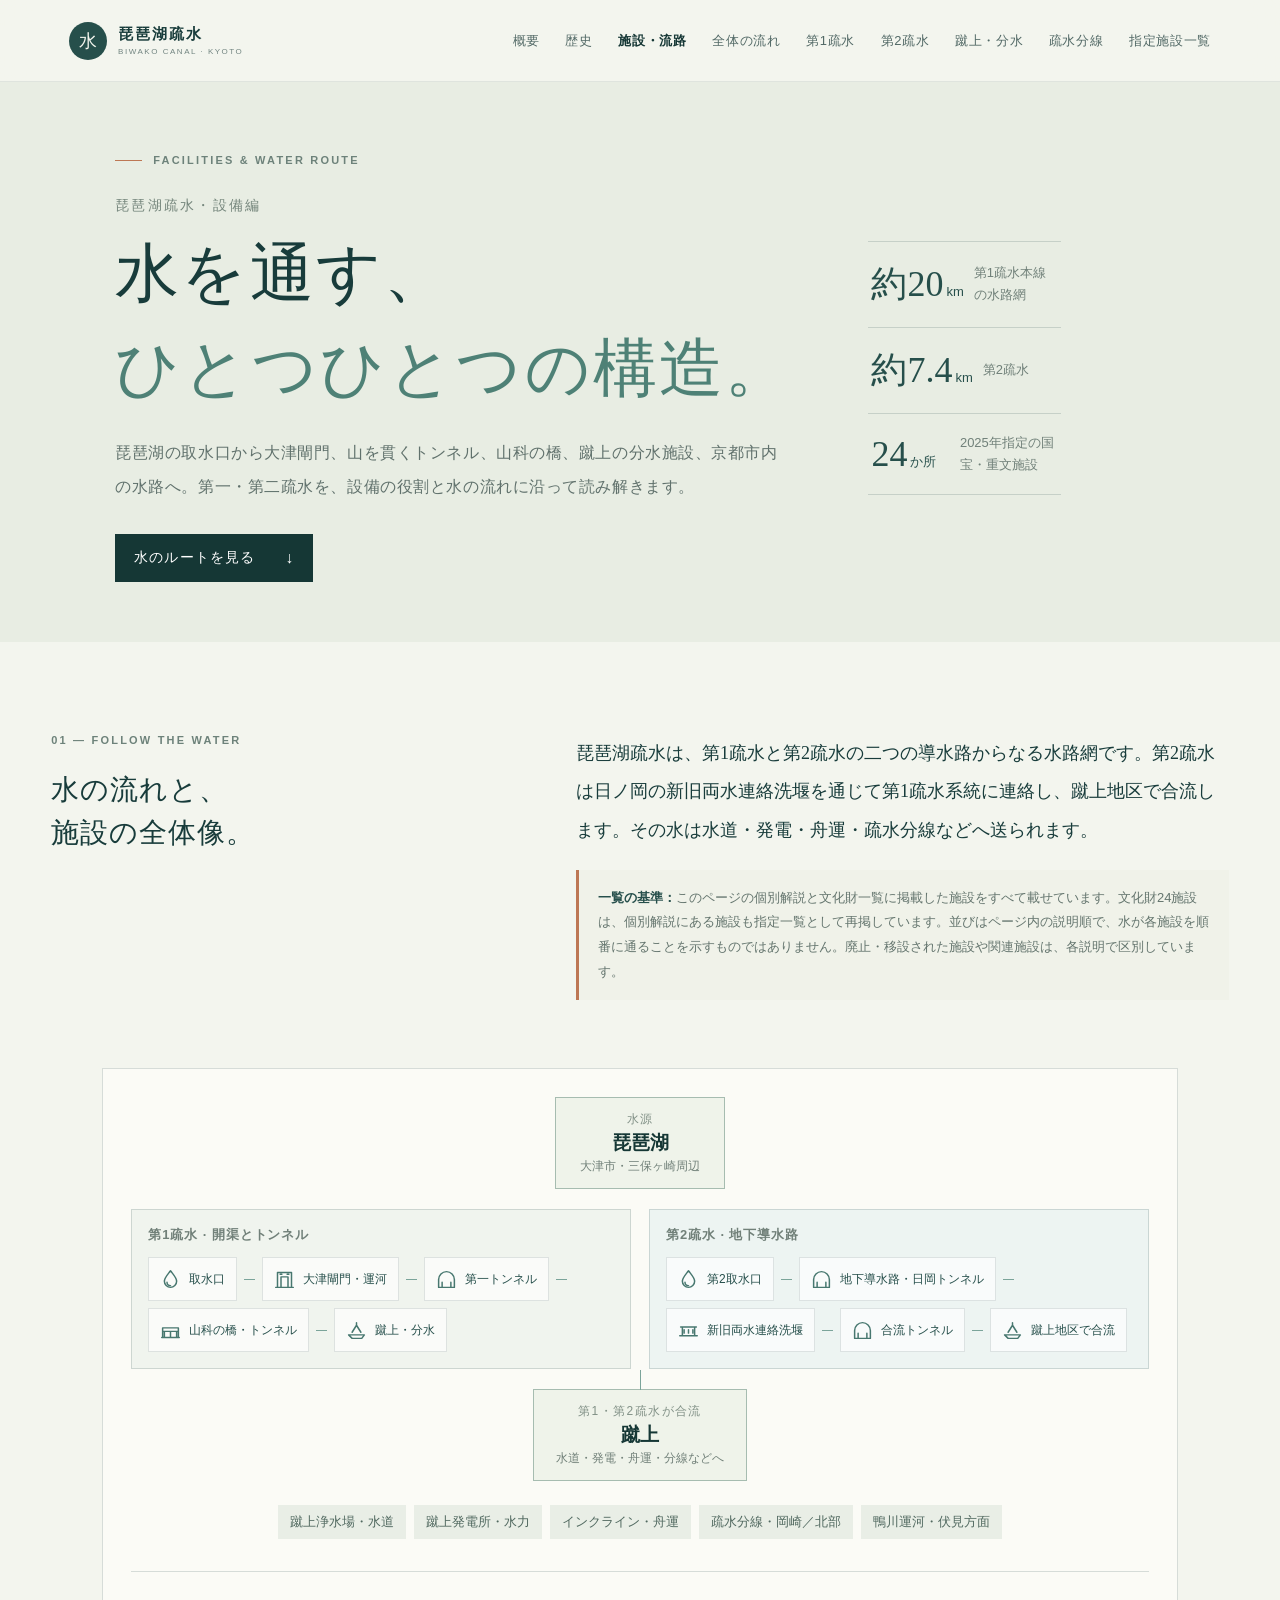
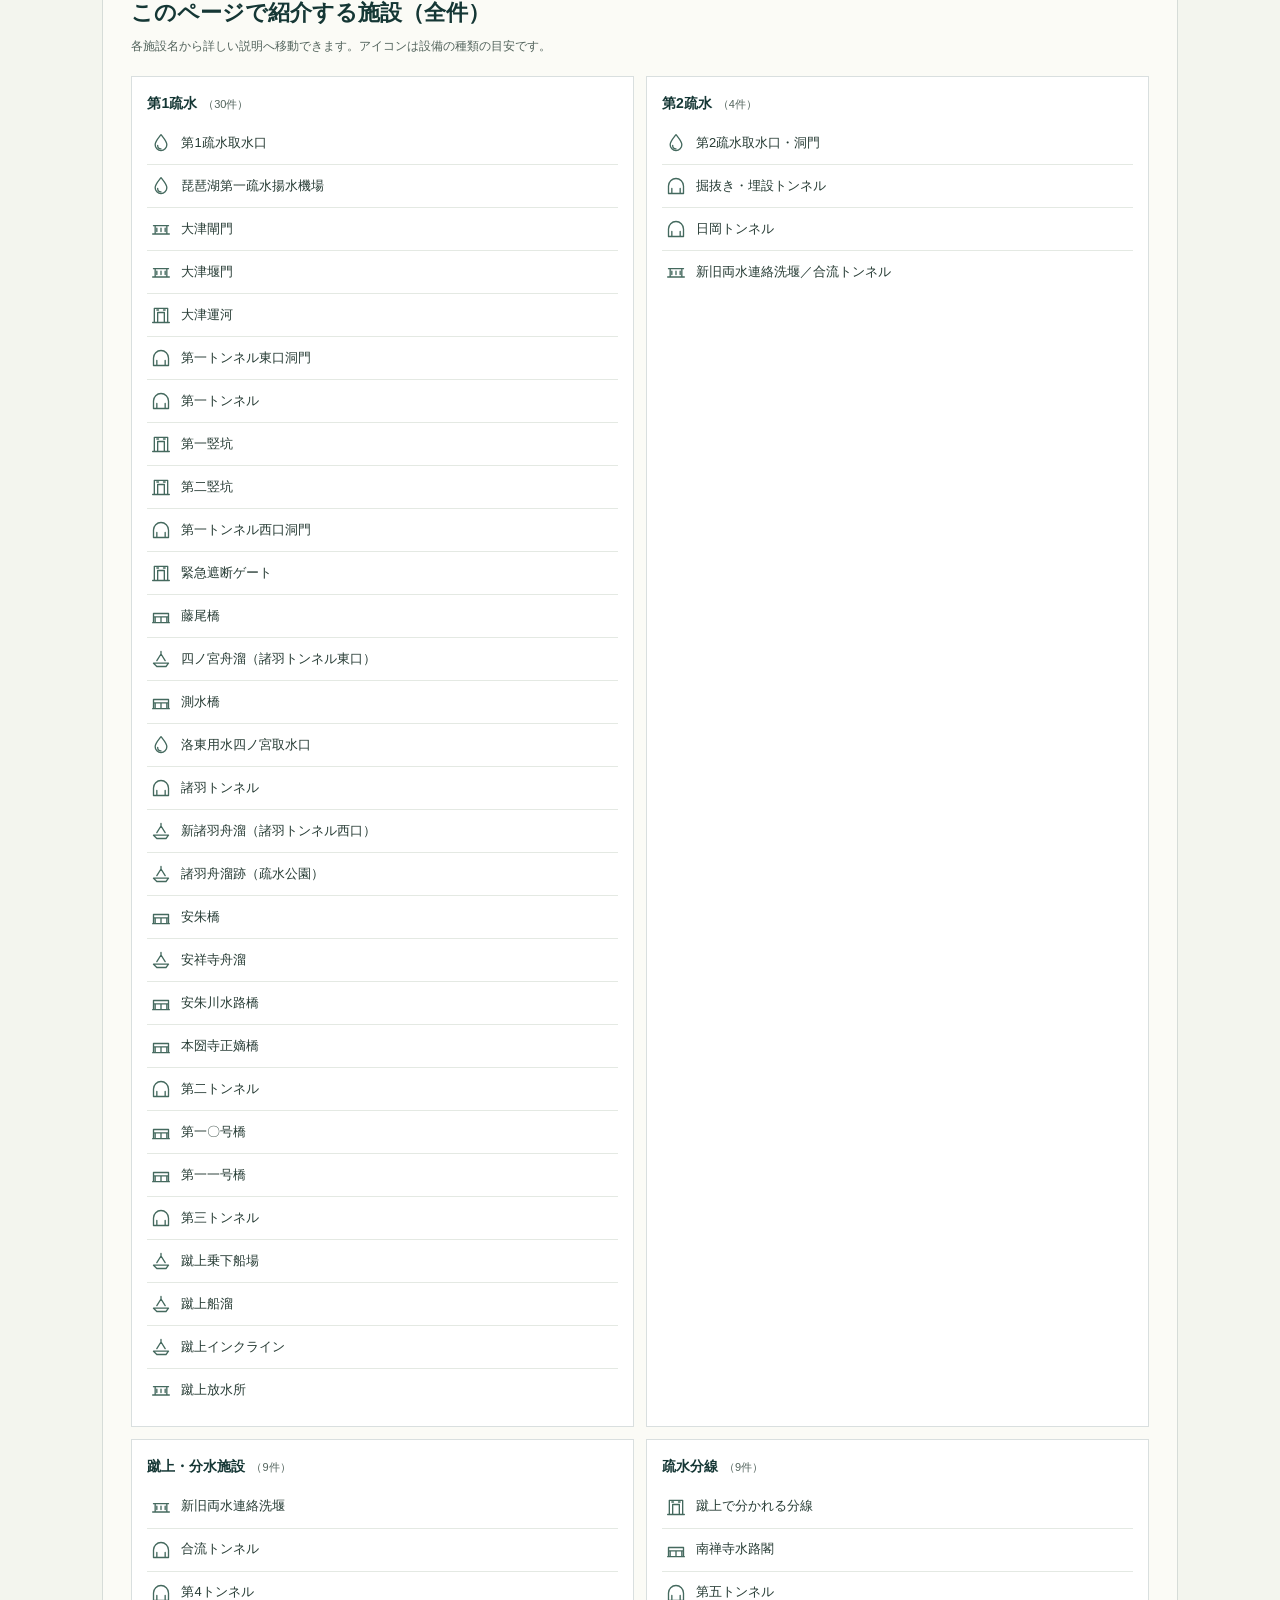
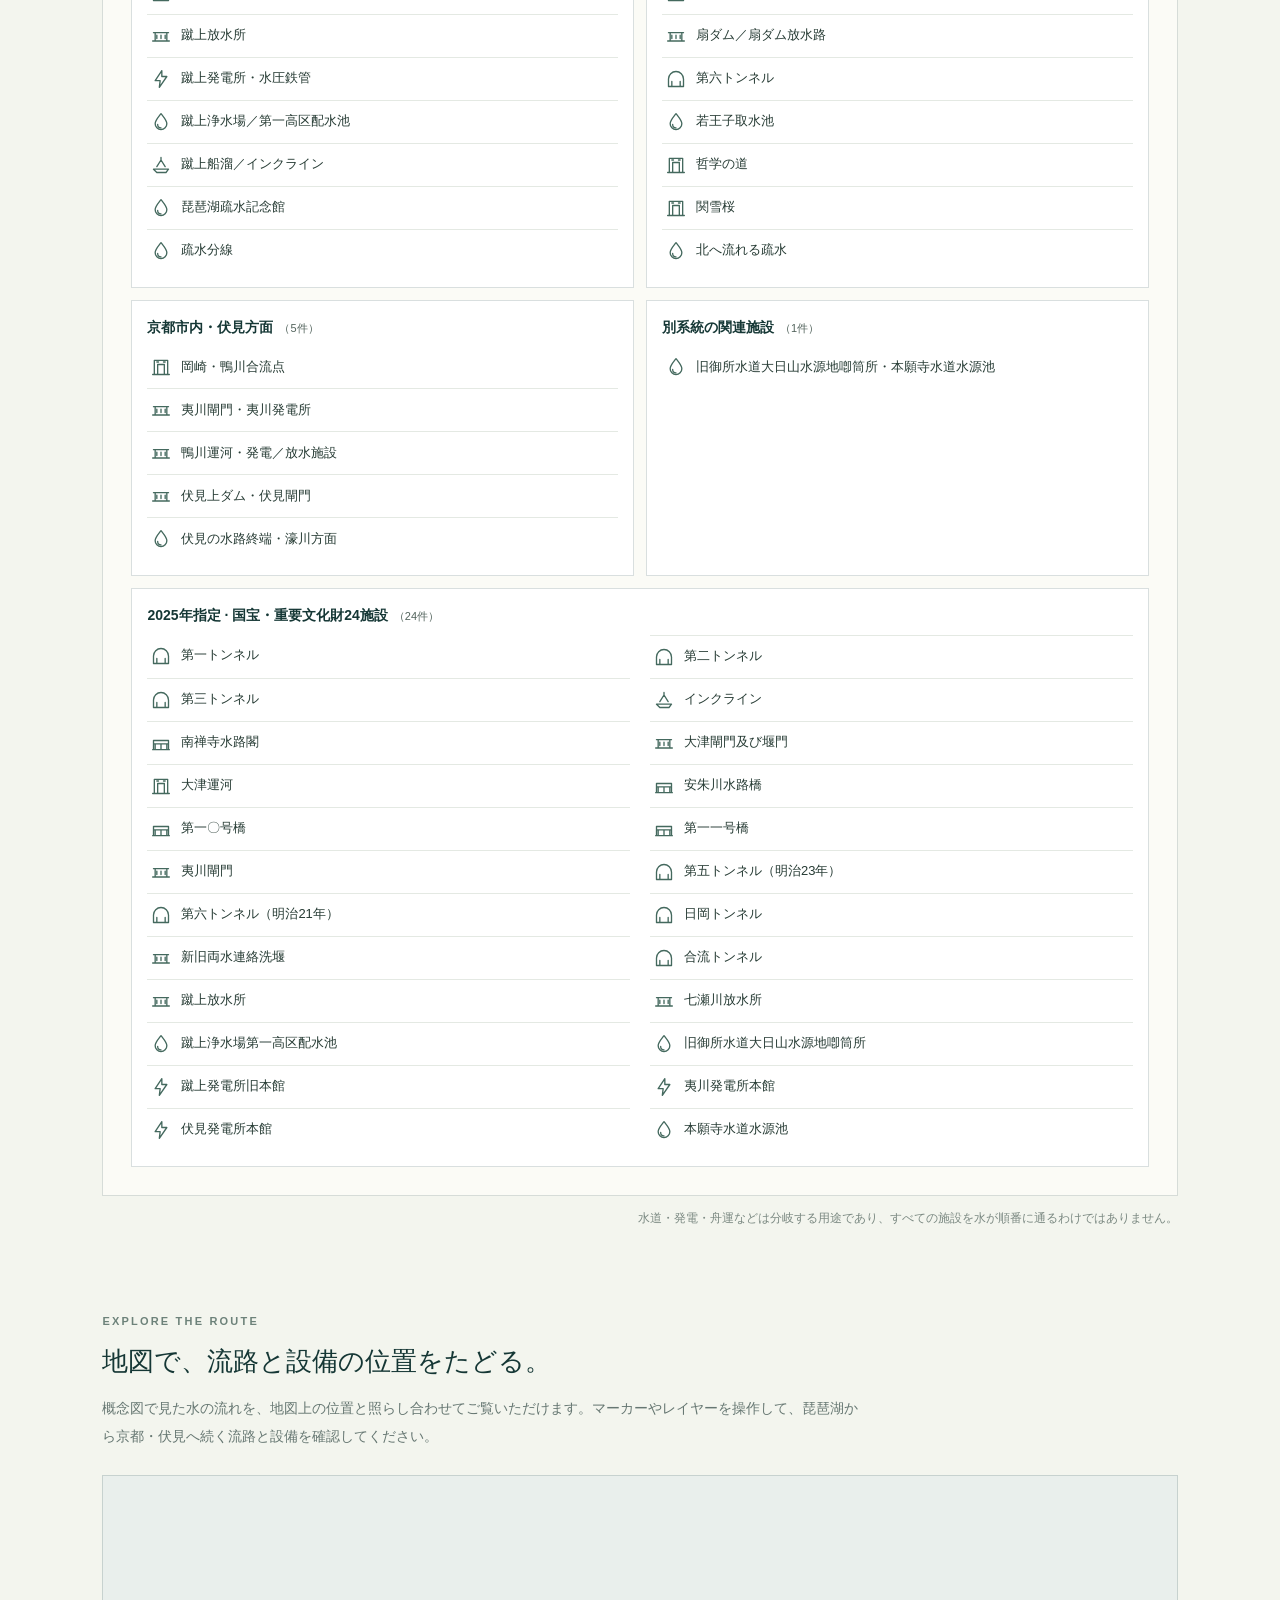
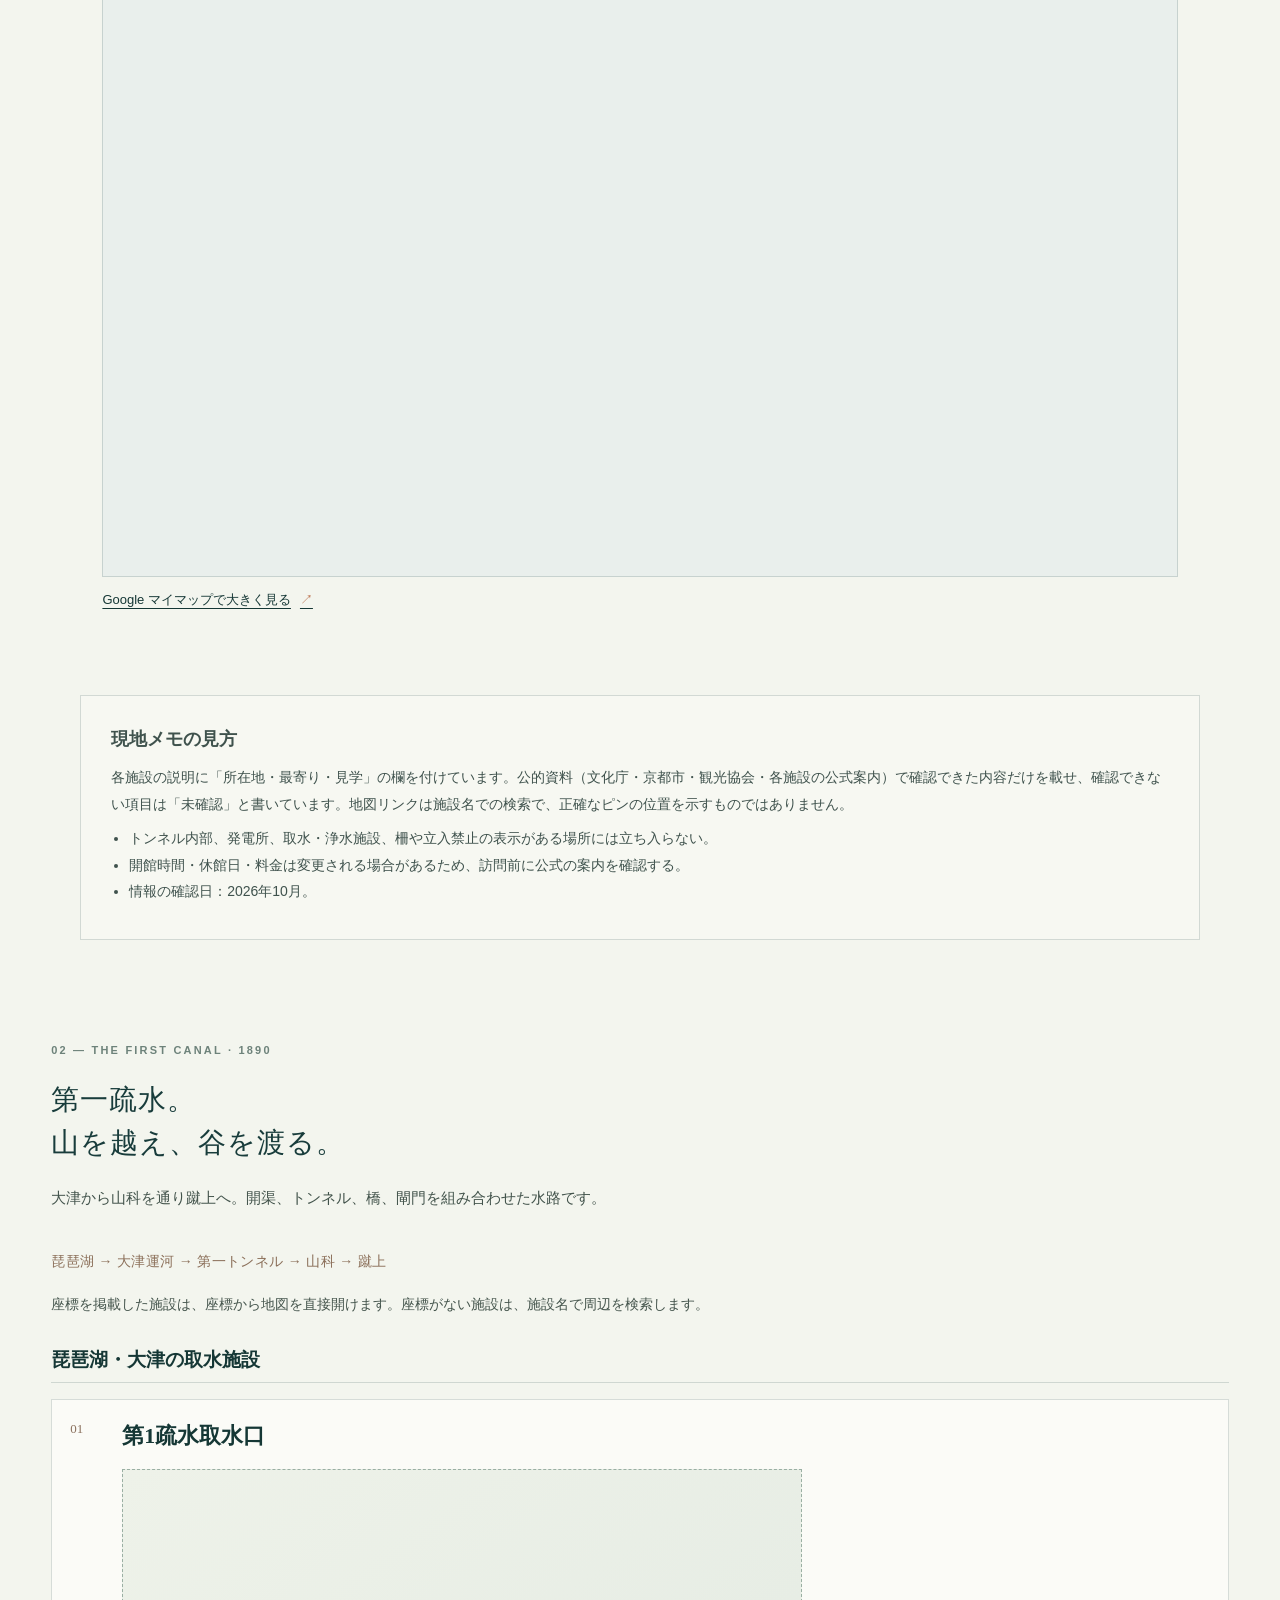
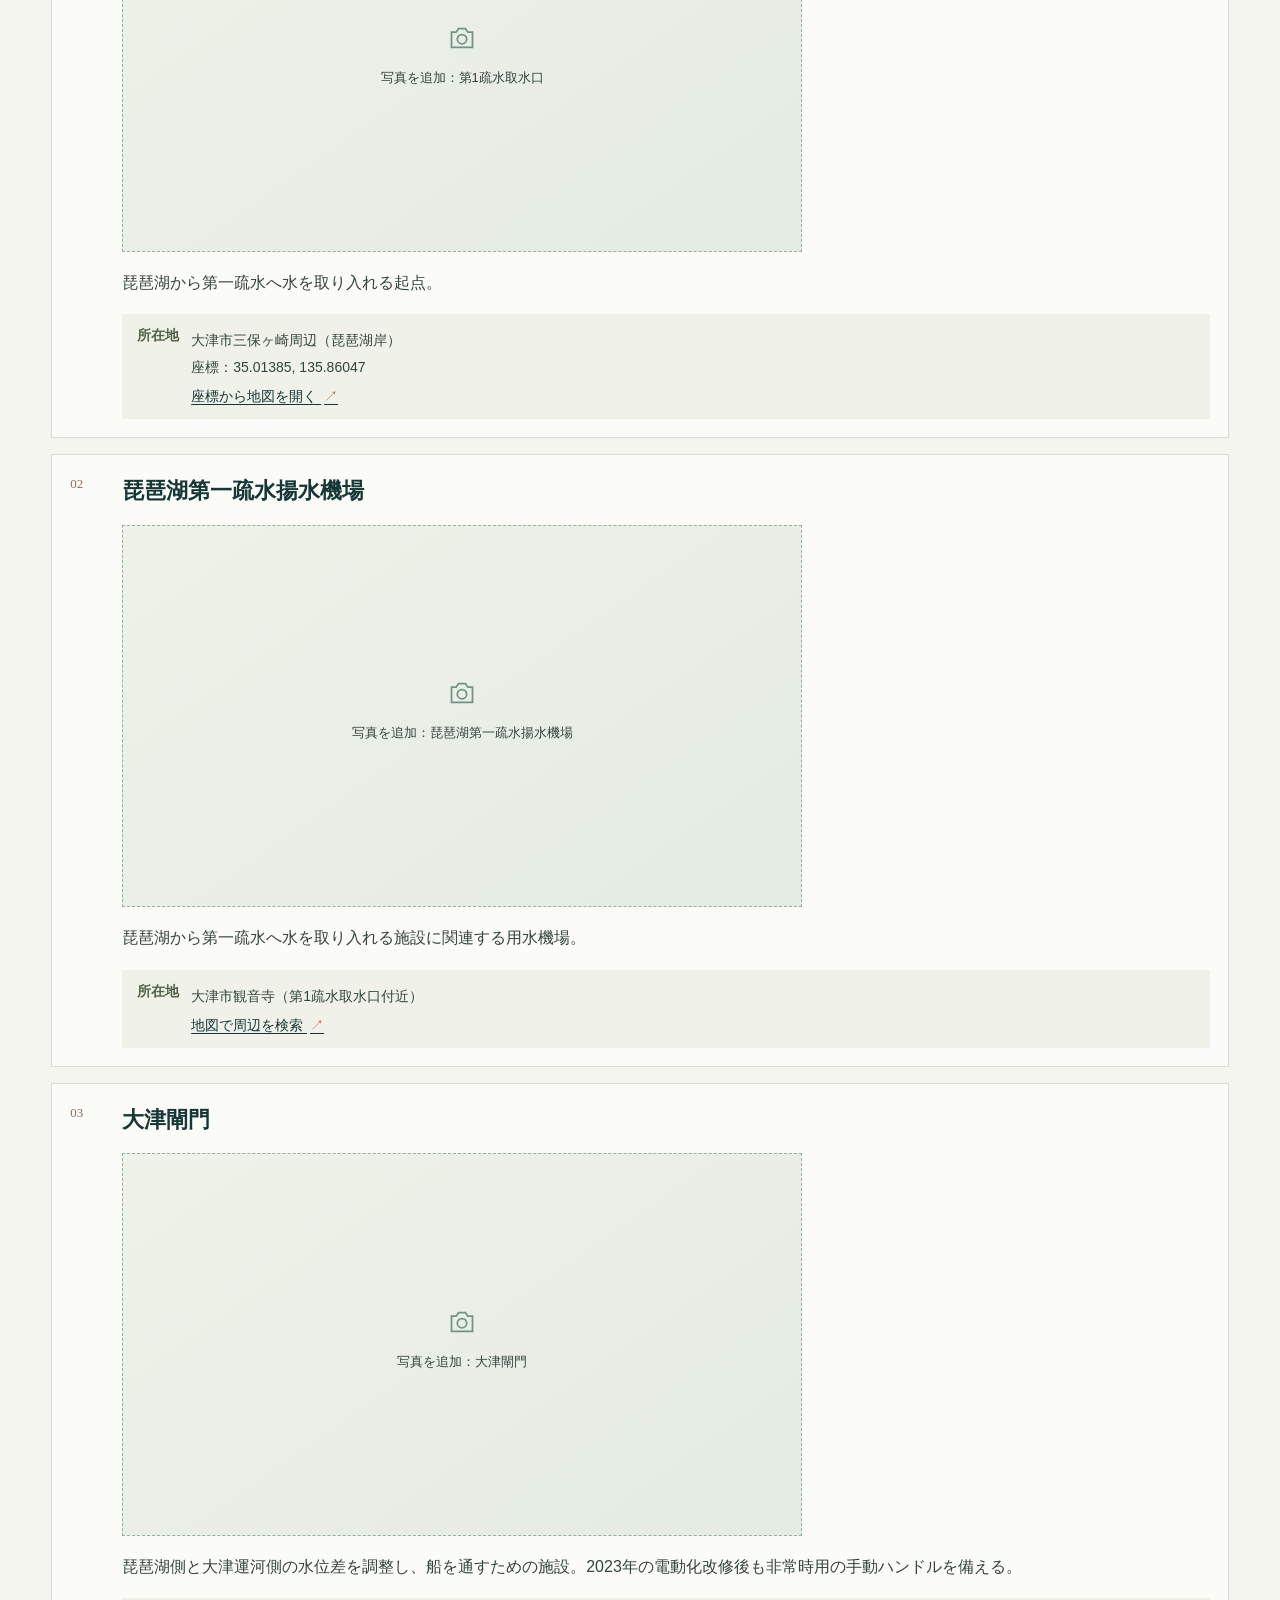
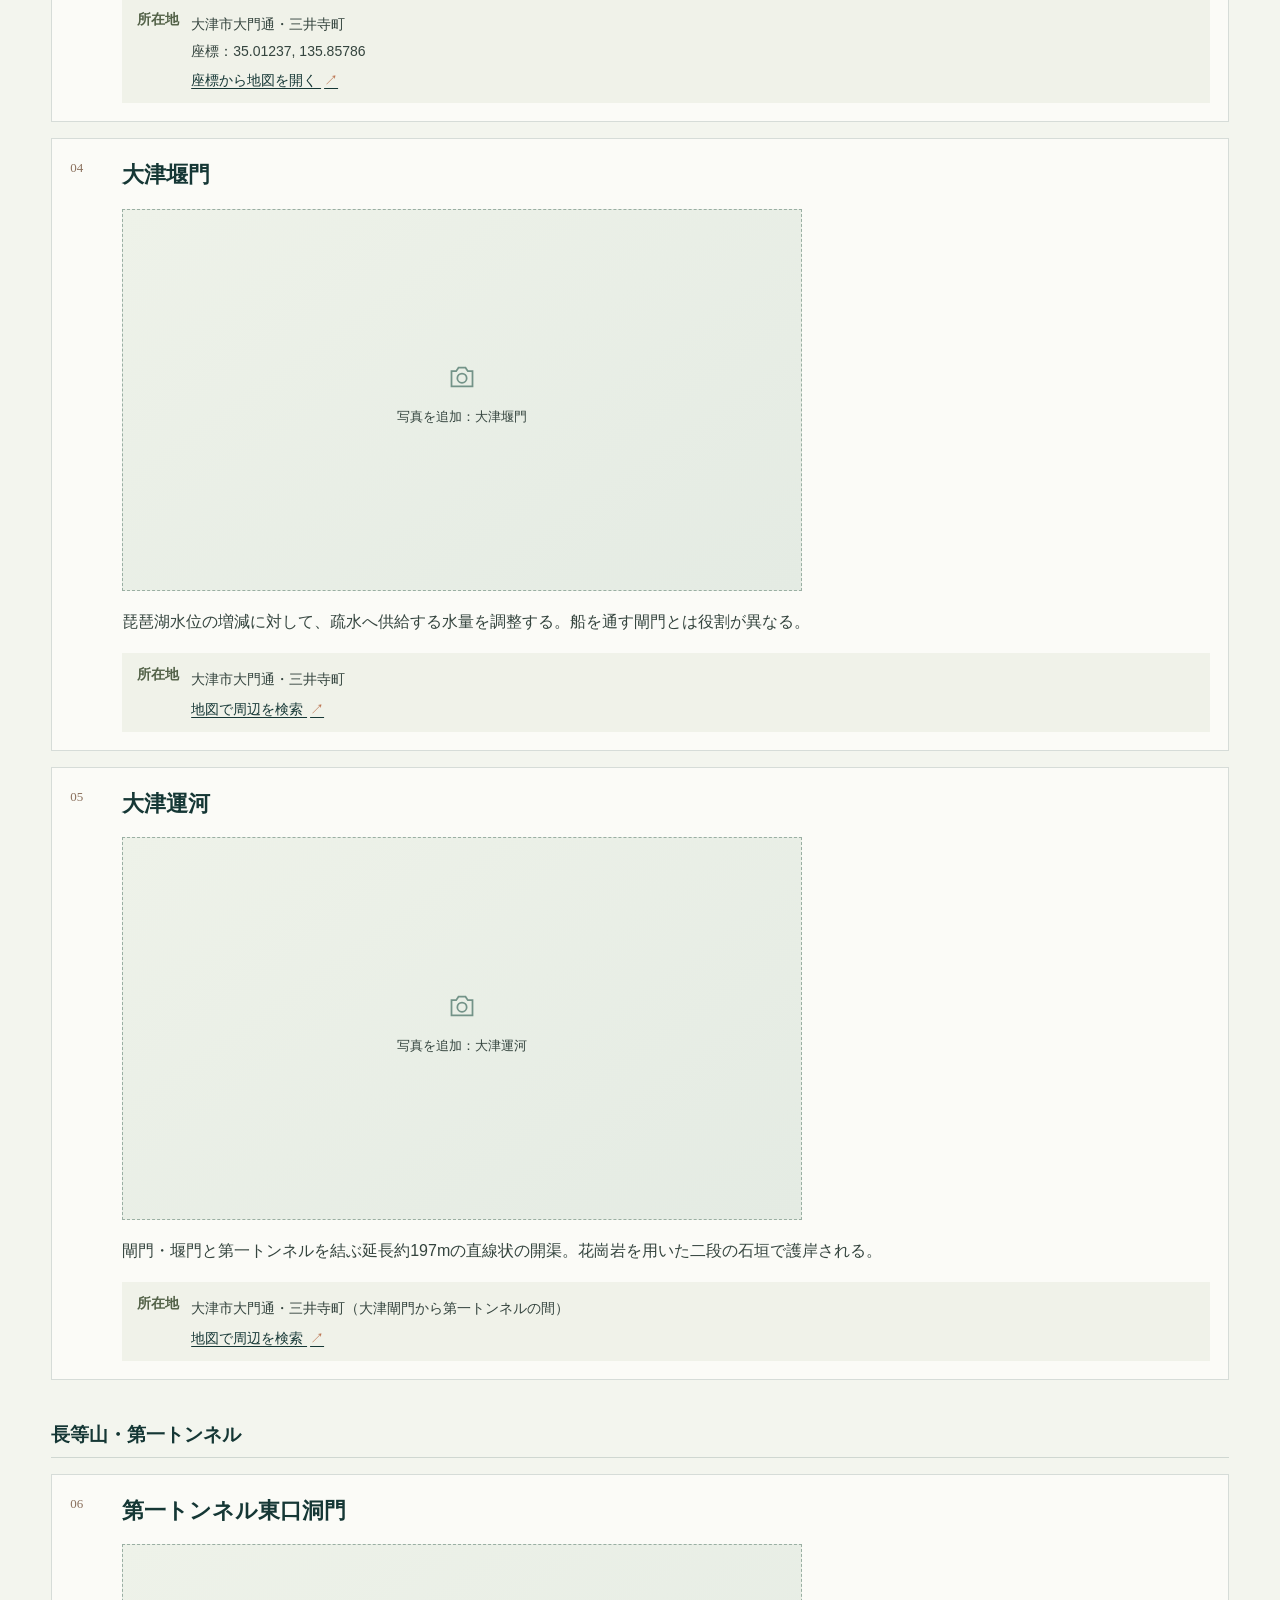
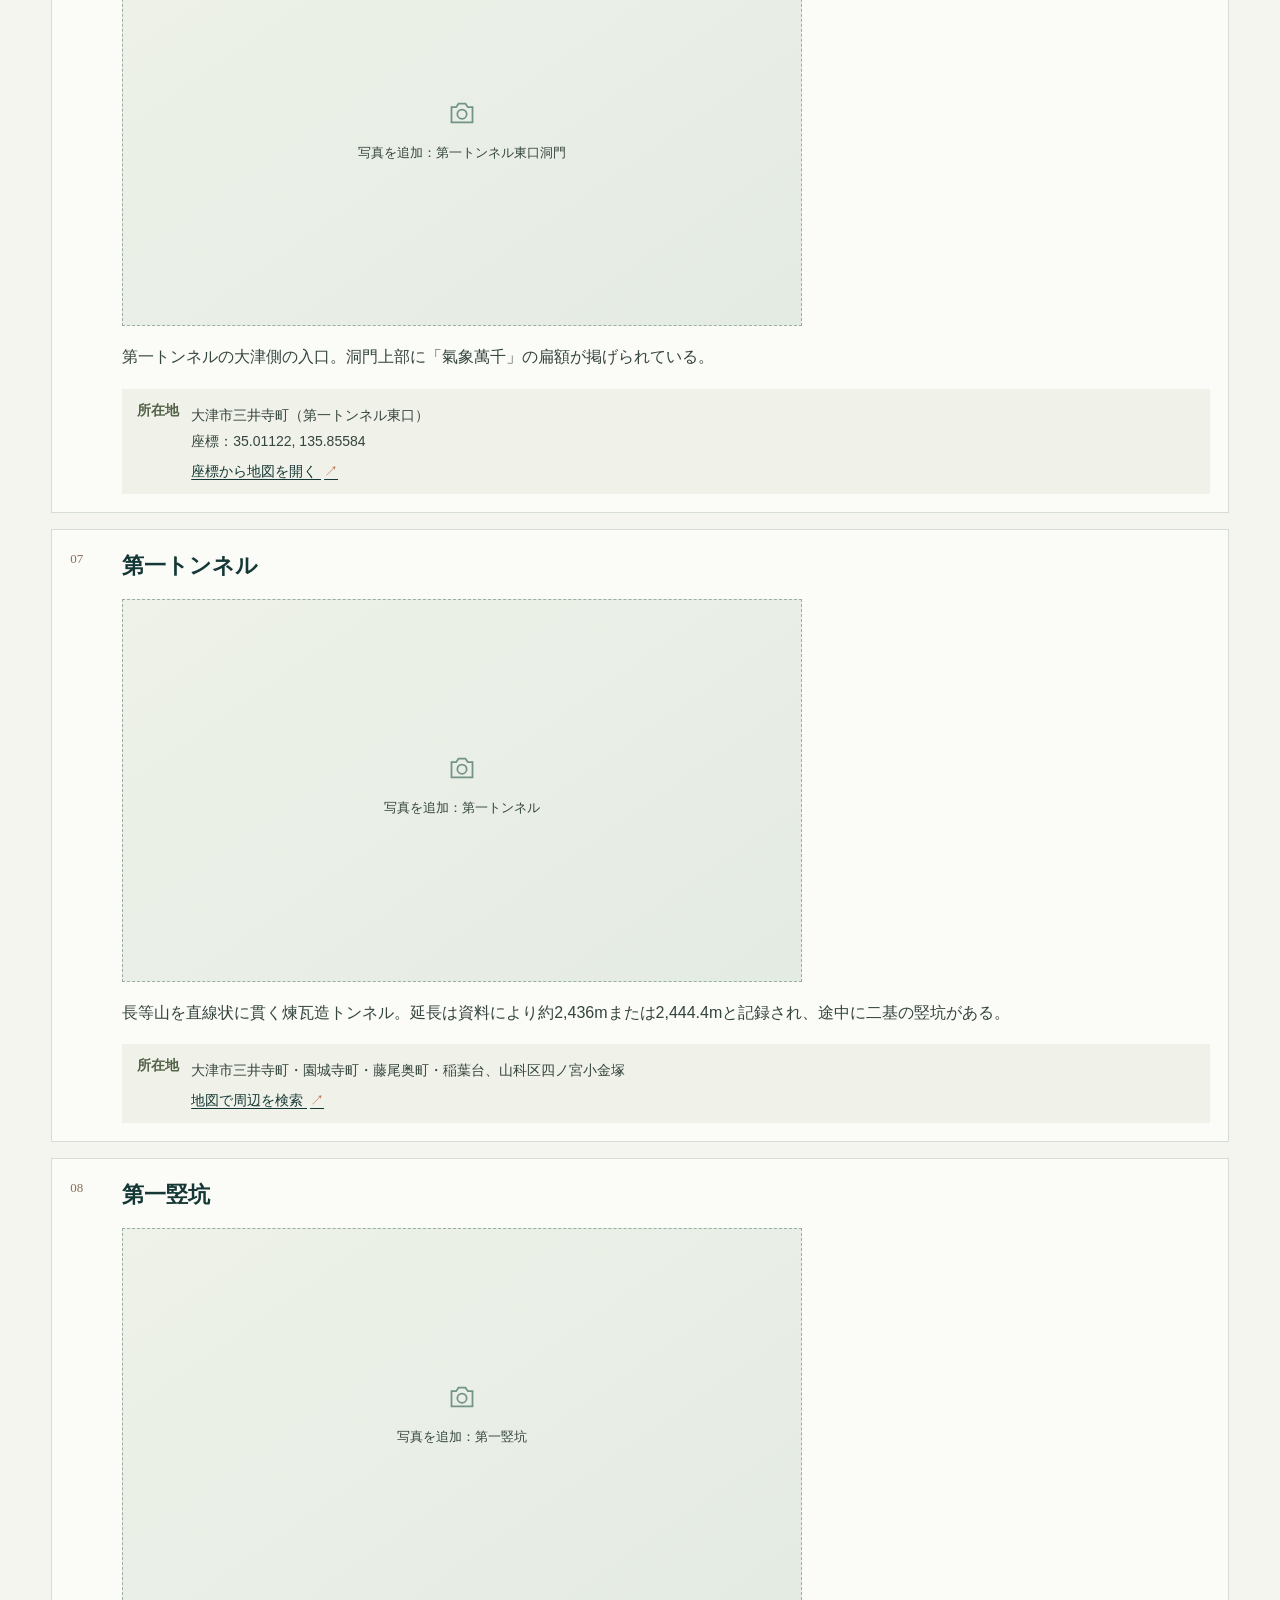
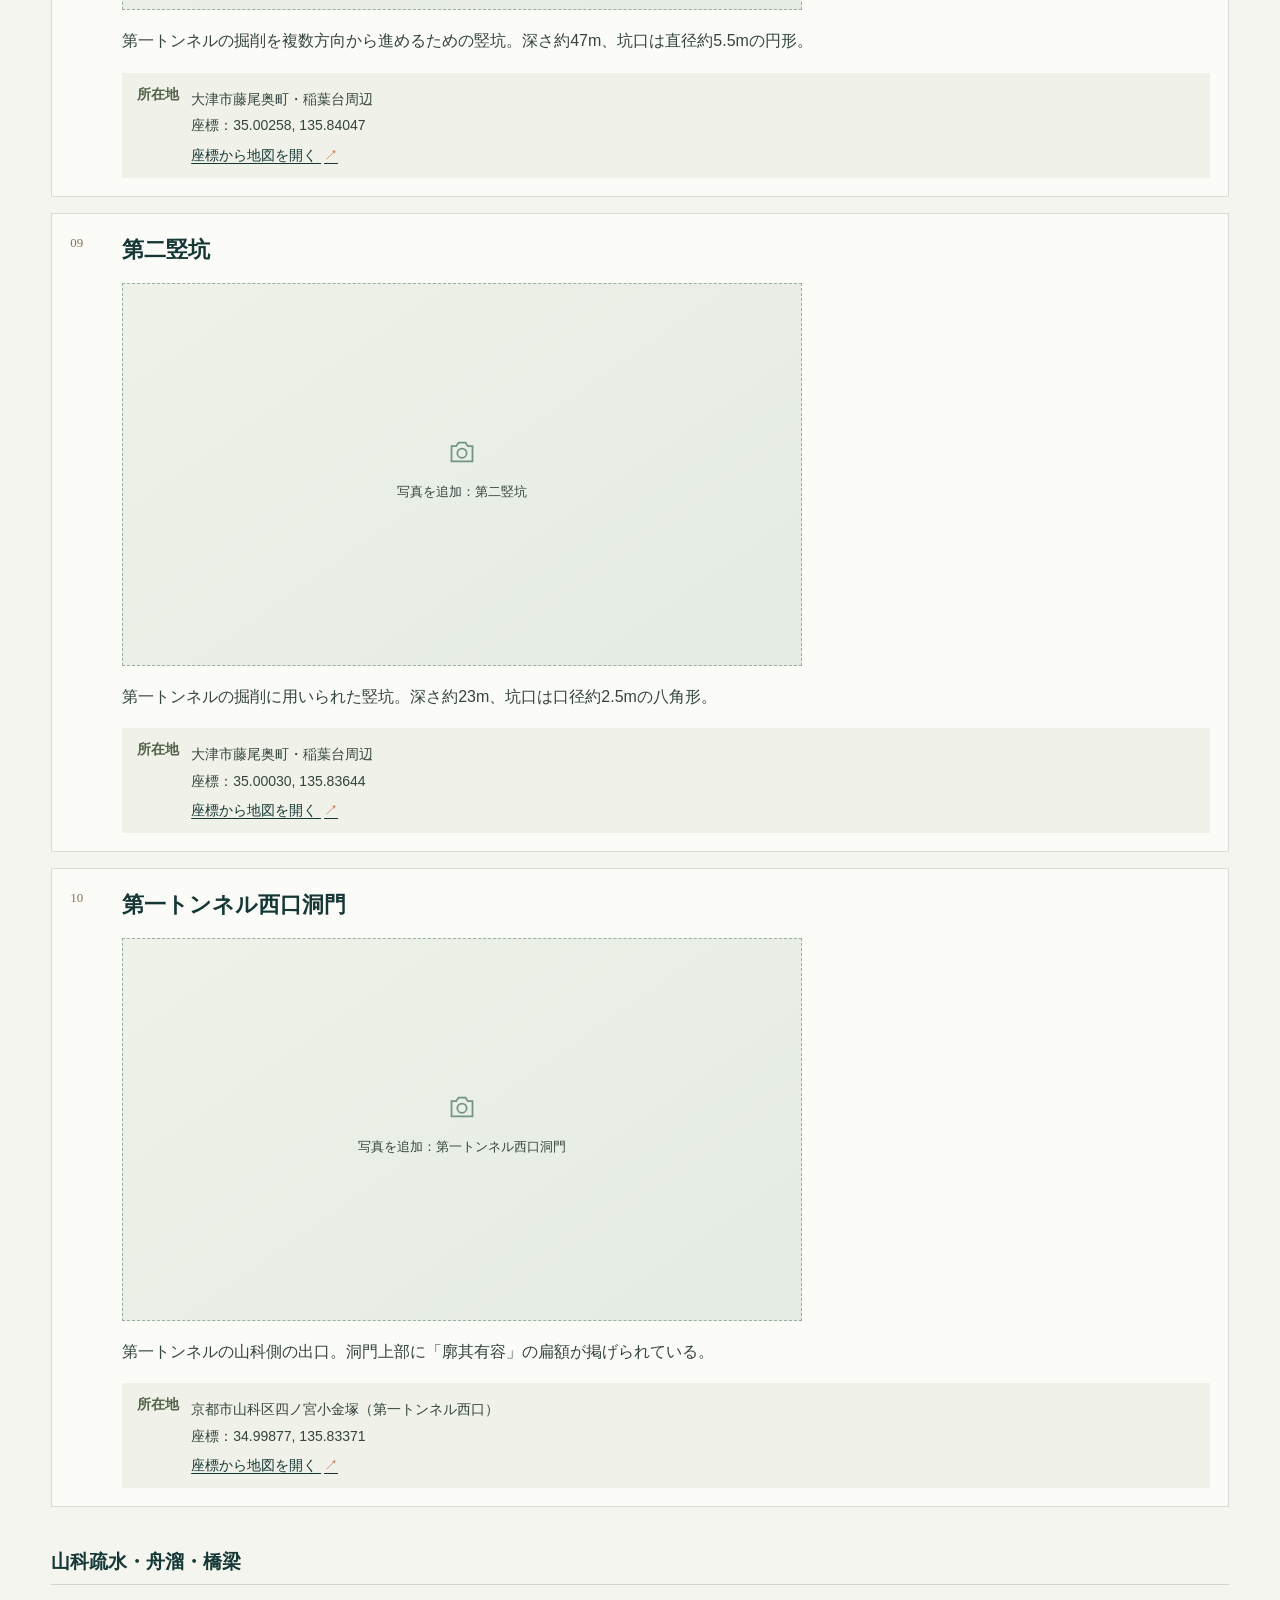
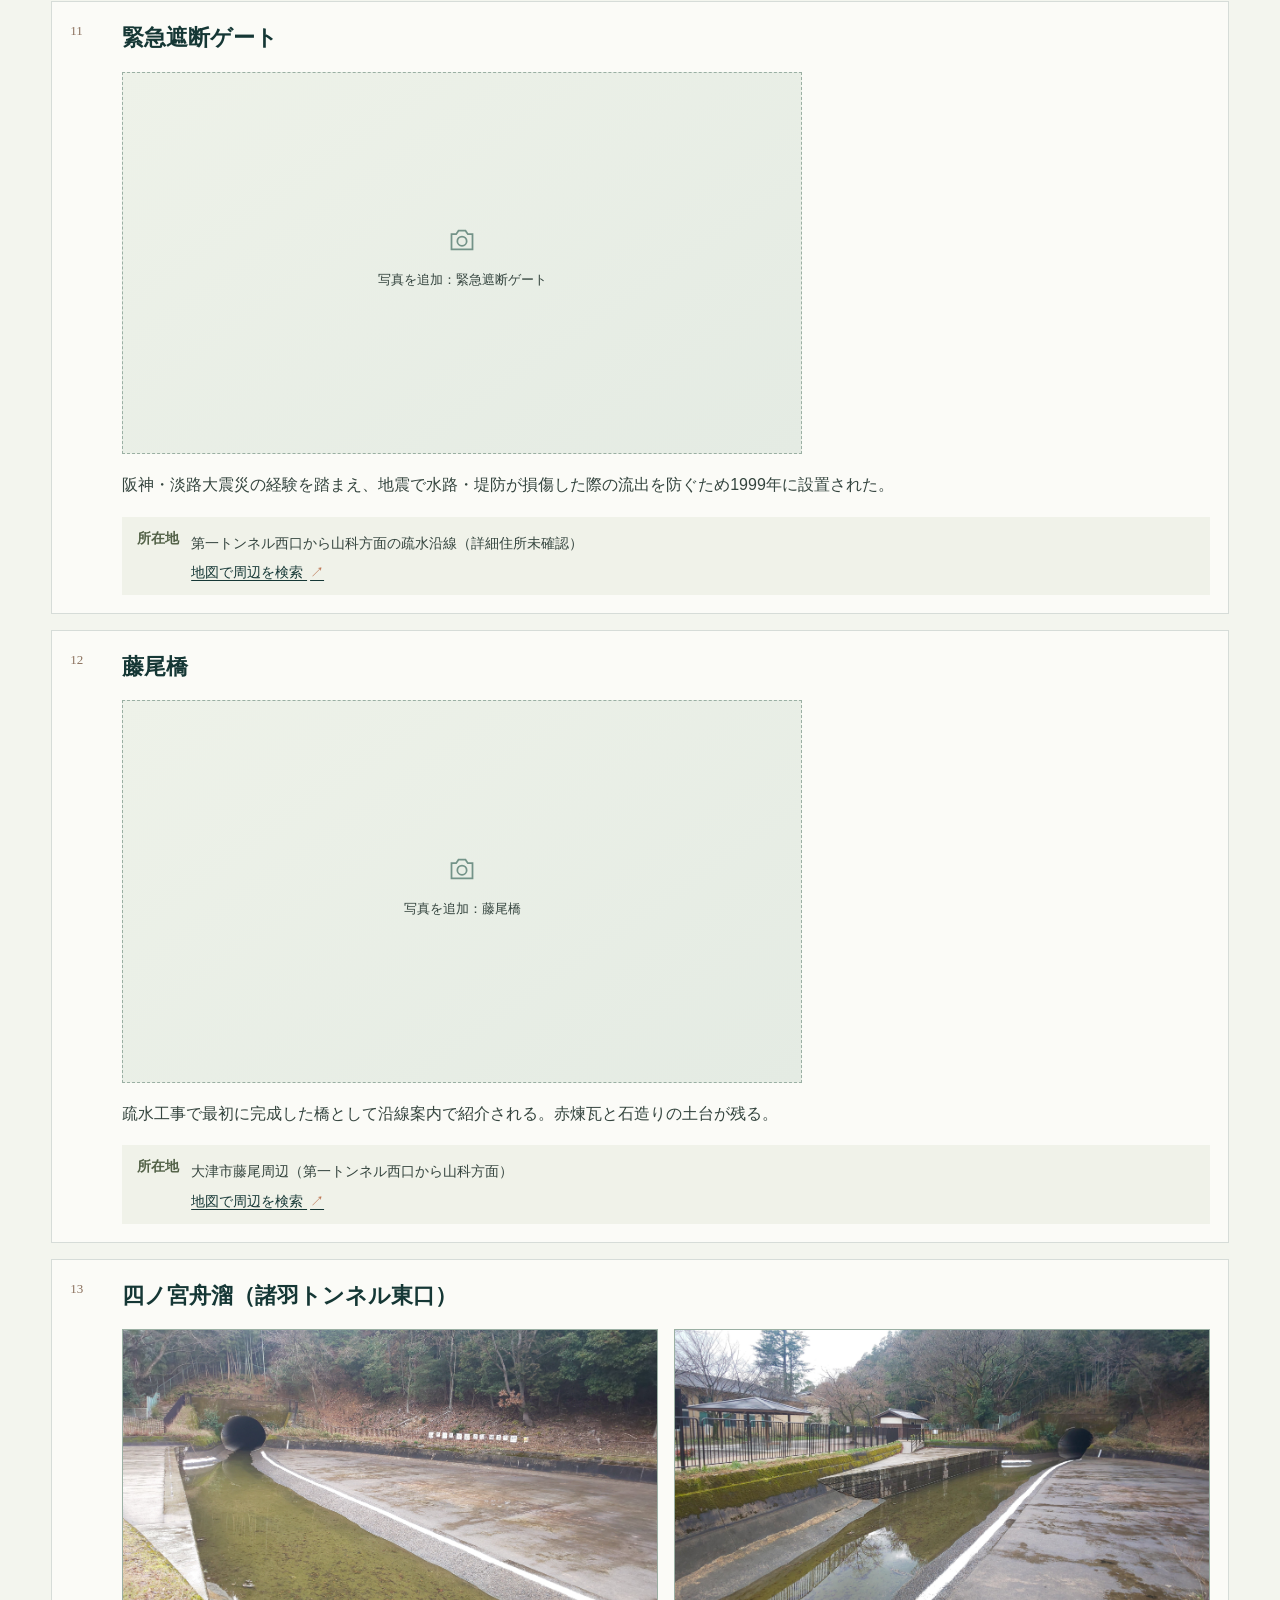
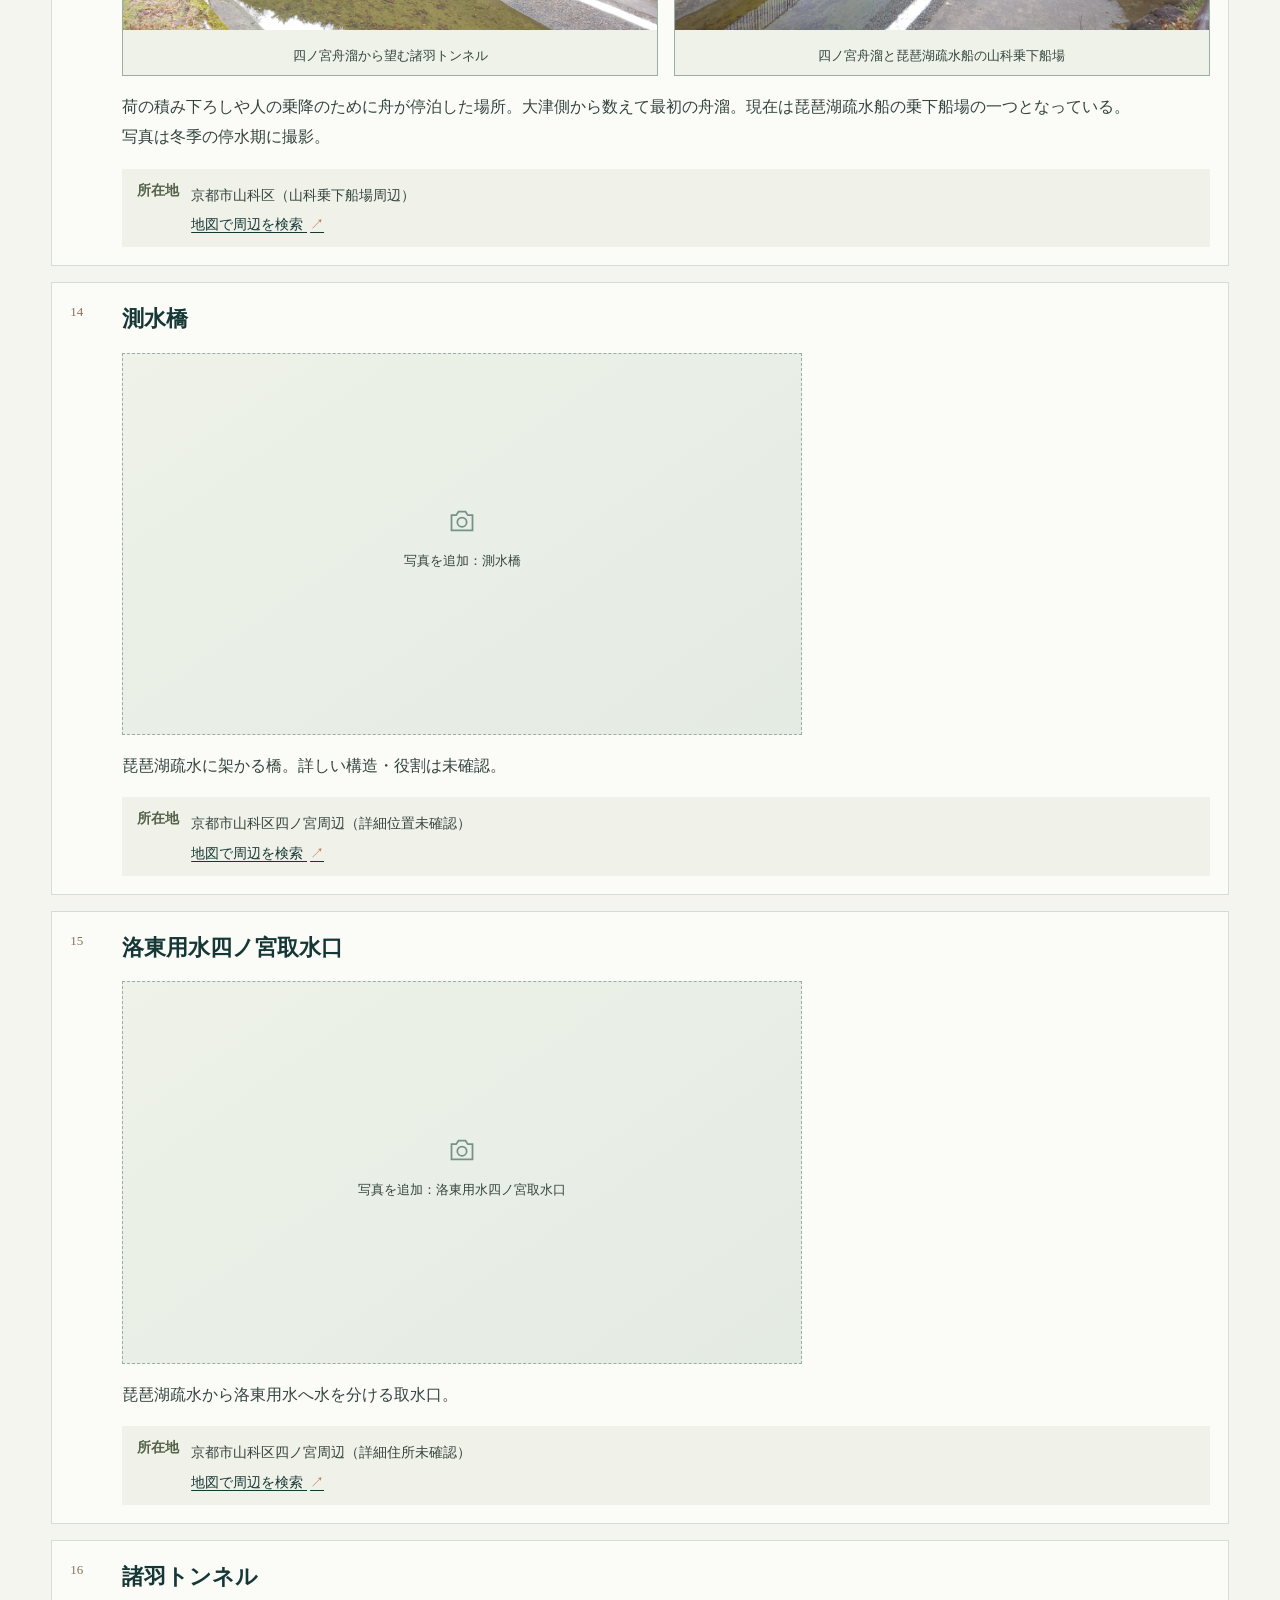
==== commit 30e240cd: "サマリを追加" ====
--- a/facilities.html
+++ b/facilities.html
@@ -7,7 +7,7 @@
   <meta name="description" content="琵琶湖疏水の第一・第二疏水を、取水口からトンネル、橋、閘門、分水・放水設備まで流れに沿って解説します。">
   <title>設備と流路 — 琵琶湖疏水</title>
   <link rel="stylesheet" href="style.css?v=13">
-  <link rel="stylesheet" href="facilities.css?v=16">
+  <link rel="stylesheet" href="facilities.css?v=17">
   <script src="script.js" defer></script>
 </head>
 <body class="facilities-page">
@@ -64,15 +64,15 @@
     <section class="facility-intro" id="flow">
       <div class="facility-section-heading">
         <p class="eyebrow">01 — FOLLOW THE WATER</p>
-        <h2>まず、流れを<br>一本につなぐ。</h2>
+        <h2>水の流れと、<br>施設の全体像。</h2>
       </div>
       <div class="facility-intro-copy">
-        <p>疏水は一本の水路ではありません。琵琶湖からの取水を二つの導水路で行い、蹴上で水を合わせ、上水道・発電・舟運・灌漑・防火などへ分けてきた施設群です。以下は、公開資料で確認できる主な流路と施設を模式的に並べたものです。</p>
-        <p class="facility-caution"><strong>読み方：</strong>水の経路は模式表示で、縮尺・距離比・すべての小水路を示すものではありません。第1疏水本線の現在の導水経路と、舟運のための歴史的な経路が異なる区間は、その旨を個別に記します。</p>
+        <p>琵琶湖疏水は、第1疏水と第2疏水の二つの導水路からなる水路網です。第2疏水は日ノ岡の新旧両水連絡洗堰を通じて第1疏水系統に連絡し、蹴上地区で合流します。その水は水道・発電・舟運・疏水分線などへ送られます。</p>
+        <p class="facility-caution"><strong>一覧の基準：</strong>このページの個別解説と文化財一覧に掲載した施設をすべて載せています。文化財24施設は、個別解説にある施設も指定一覧として再掲しています。並びはページ内の説明順で、水が各施設を順番に通ることを示すものではありません。廃止・移設された施設や関連施設は、各説明で区別しています。</p>
       </div>
     </section>
 
-    <section class="flow-section" aria-label="琵琶湖疏水の流路模式図">
+    <section class="flow-section" aria-label="琵琶湖疏水の流路と掲載施設">
       <div class="flow-diagram">
         <div class="flow-origin"><span>水源</span><strong>琵琶湖</strong><small>大津市・三保ヶ崎周辺</small></div>
         <div class="flow-branches">
@@ -91,9 +91,9 @@
             <div class="flow-stops">
               <span class="flow-stop"><svg viewBox="0 0 24 24" aria-hidden="true"><path d="M12 2C9 6 5 10 5 14a7 7 0 0 0 14 0c0-4-4-8-7-12Z"/><path d="M8 15a4 4 0 0 0 4 4"/></svg>第2取水口</span><i aria-hidden="true"></i>
               <span class="flow-stop"><svg viewBox="0 0 24 24" aria-hidden="true"><path d="M3 21V12a9 9 0 0 1 18 0v9M3 21h18M7 21v-6m10 6v-6"/></svg>地下導水路・日岡トンネル</span><i aria-hidden="true"></i>
-              <span class="flow-stop"><svg viewBox="0 0 24 24" aria-hidden="true"><path d="M3 8h18M5 8v10h14V8M2 18h20M7 11v4m5-4v4m5-4v4"/></svg>連絡洗堰</span><i aria-hidden="true"></i>
+              <span class="flow-stop"><svg viewBox="0 0 24 24" aria-hidden="true"><path d="M3 8h18M5 8v10h14V8M2 18h20M7 11v4m5-4v4m5-4v4"/></svg>新旧両水連絡洗堰</span><i aria-hidden="true"></i>
               <span class="flow-stop"><svg viewBox="0 0 24 24" aria-hidden="true"><path d="M3 21V12a9 9 0 0 1 18 0v9M3 21h18M7 21v-6m10 6v-6"/></svg>合流トンネル</span><i aria-hidden="true"></i>
-              <span class="flow-stop"><svg viewBox="0 0 24 24" aria-hidden="true"><path d="M3 17h18l-3 4H7l-4-4ZM7 14l5-8 5 8M12 6V3"/></svg>蹴上で合流</span>
+              <span class="flow-stop"><svg viewBox="0 0 24 24" aria-hidden="true"><path d="M3 17h18l-3 4H7l-4-4ZM7 14l5-8 5 8M12 6V3"/></svg>蹴上地区で合流</span>
             </div>
           </div>
         </div>
@@ -101,8 +101,21 @@
         <div class="flow-outlets">
           <span>蹴上浄水場・水道</span><span>蹴上発電所・水力</span><span>インクライン・舟運</span><span>疏水分線・岡崎／北部</span><span>鴨川運河・伏見方面</span>
         </div>
-      </div>
-      <p class="diagram-caption">各施設間の正確な接続・操作は管理図面に基づくものではなく、公開されている概要資料を読み解くための概念図です。</p>
+        <section class="flow-index" aria-labelledby="flow-index-heading">
+          <h3 id="flow-index-heading">このページで紹介する施設（全件）</h3>
+          <p>各施設名から詳しい説明へ移動できます。アイコンは設備の種類の目安です。</p>
+          <div class="flow-index-grid">
+            <section class="flow-index-group"><h4>第1疏水</h4><ul data-flow-list="first"></ul></section>
+            <section class="flow-index-group"><h4>第2疏水</h4><ul data-flow-list="second"></ul></section>
+            <section class="flow-index-group"><h4>蹴上・分水施設</h4><ul data-flow-list="keage"></ul></section>
+            <section class="flow-index-group"><h4>疏水分線</h4><ul data-flow-list="branch"></ul></section>
+            <section class="flow-index-group"><h4>京都市内・伏見方面</h4><ul data-flow-list="downstream"></ul></section>
+            <section class="flow-index-group"><h4>別系統の関連施設</h4><ul data-flow-list="related"></ul></section>
+            <section class="flow-index-group inventory-flow-group"><h4>2025年指定 · 国宝・重要文化財24施設</h4><ul data-flow-list="inventory"></ul></section>
+          </div>
+        </section>
+      </div>
+      <p class="diagram-caption">水道・発電・舟運などは分岐する用途であり、すべての施設を水が順番に通るわけではありません。</p>
     </section>
 
     <section class="facility-map-section" aria-labelledby="facility-map-heading">
@@ -712,7 +725,8 @@
           <span class="flow-node"><svg viewBox="0 0 24 24" aria-hidden="true"><path d="M12 2C9 6 5 10 5 14a7 7 0 0 0 14 0c0-4-4-8-7-12Z"/><path d="M8 15a4 4 0 0 0 4 4"/></svg><span>琵琶湖・第2取水口</span></span>
           <span class="flow-node"><svg viewBox="0 0 24 24" aria-hidden="true"><path d="M3 21V12a9 9 0 0 1 18 0v9M3 21h18M7 21v-6m10 6v-6"/></svg><span>地下導水路</span></span>
           <span class="flow-node"><svg viewBox="0 0 24 24" aria-hidden="true"><path d="M3 21V12a9 9 0 0 1 18 0v9M3 21h18M7 21v-6m10 6v-6"/></svg><span>日岡トンネル</span></span>
-          <span class="flow-node"><svg viewBox="0 0 24 24" aria-hidden="true"><path d="M3 8h18M5 8v10h14V8M2 18h20M7 11v4m5-4v4m5-4v4"/></svg><span>連絡洗堰・合流トンネル</span></span>
+          <span class="flow-node"><svg viewBox="0 0 24 24" aria-hidden="true"><path d="M3 8h18M5 8v10h14V8M2 18h20M7 11v4m5-4v4m5-4v4"/></svg><span>新旧両水連絡洗堰</span></span>
+          <span class="flow-node"><svg viewBox="0 0 24 24" aria-hidden="true"><path d="M3 21V12a9 9 0 0 1 18 0v9M3 21h18M7 21v-6m10 6v-6"/></svg><span>合流トンネル・蹴上</span></span>
           <span class="flow-node"><svg viewBox="0 0 24 24" aria-hidden="true"><path d="M3 17h18l-3 4H7l-4-4ZM7 14l5-8 5 8M12 6V3"/></svg><span>蹴上で第1疏水へ</span></span>
         </aside>
         <div class="facility-content">
@@ -738,24 +752,135 @@
       </div>
       <div class="keage-route-layout">
         <aside class="route-flow keage-route-flow" aria-label="蹴上から水道・発電・舟運・疏水分線へ分かれる流れ">
-          <span class="flow-node"><svg viewBox="0 0 24 24" aria-hidden="true"><path d="M3 8h18M5 8v10h14V8M2 18h20M7 11v4m5-4v4m5-4v4"/></svg><span>第1・第2疏水の合流</span></span>
+          <span class="flow-node"><svg viewBox="0 0 24 24" aria-hidden="true"><path d="M3 8h18M5 8v10h14V8M2 18h20M7 11v4m5-4v4m5-4v4"/></svg><span>日ノ岡の連絡洗堰を経て第1疏水系統と合流</span></span>
           <span class="flow-node"><svg viewBox="0 0 24 24" aria-hidden="true"><path d="M4 21V4h16v17M8 21V9h8v12M2 21h20M7 6h2m6 0h2"/></svg><span>放水・流量調整</span></span>
           <span class="flow-branch"><svg viewBox="0 0 24 24" aria-hidden="true"><path d="M12 2C9 6 5 10 5 14a7 7 0 0 0 14 0c0-4-4-8-7-12Z"/><path d="M8 15a4 4 0 0 0 4 4"/></svg><span>浄水場・水道</span></span>
           <span class="flow-branch"><svg viewBox="0 0 24 24" aria-hidden="true"><path d="m13 2-8 12h6l-1 8 9-13h-6z"/></svg><span>発電</span></span>
           <span class="flow-branch"><svg viewBox="0 0 24 24" aria-hidden="true"><path d="M3 17h18l-3 4H7l-4-4ZM7 14l5-8 5 8M12 6V3"/></svg><span>舟運・インクライン</span></span>
           <span class="flow-branch"><svg viewBox="0 0 24 24" aria-hidden="true"><path d="M3 20V9h18v11M3 13h18M5 20v-7m7 7v-7m7 7v-7M2 20h20"/></svg><span>疏水分線（次章）</span></span>
         </aside>
-        <div class="facility-content">
+        <div class="keage-facility-list">
           <p class="section-lead">第1・第2疏水の水が集まる蹴上は、単なる合流点ではありません。水道、発電、舟運、疏水分線へ水を配るための構造物がまとまっています。</p>
-          <div class="facility-cards">
-            <article><span class="facility-type">合流・重要文化財</span><h3>合流トンネル</h3><p>第2疏水と第1疏水の合流に関わる煉瓦造トンネル。延長87.3m。開渠区間の交差とは異なる、トンネルによる連絡構造である。</p></article>
-            <article><span class="facility-type">分水・重要文化財</span><h3>蹴上放水所</h3><dl class="facility-field"><div><dt>所在地</dt><dd>左京区粟田口山下町</dd></div><div><dt>最寄り</dt><dd>地下鉄東西線「蹴上」駅が最寄り（個別の徒歩分数は未確認）</dd></div><div><dt>見学</dt><dd>管理施設のため外から見学のみ</dd></div></dl><figure class="facility-photo-placeholder"><svg viewBox="0 0 24 24" aria-hidden="true"><path d="M3 7h4l2-3h6l2 3h4v13H3z"/><circle cx="12" cy="13" r="4"/></svg><figcaption>写真を追加：蹴上放水所</figcaption></figure><p>石造・コンクリート造の洗堰と放水路からなる設備。文化庁台帳では洗堰の延長51.6mと記録される。疏水の流れを調整し、用途別の水路へ送る機能を担う。</p></article>
-            <article><span class="facility-type">発電</span><h3>蹴上発電所・水圧鉄管</h3><dl class="facility-field"><div><dt>所在地</dt><dd>左京区粟田口鳥居町2（水圧鉄管は粟田口大日山町）</dd></div><div><dt>最寄り</dt><dd>地下鉄「蹴上」駅2番出口から徒歩約5分／市バス「南禅寺・疏水記念館・動物園東門前」から徒歩約5分</dd></div><div><dt>見学</dt><dd>現役の発電施設で、敷地内は立入不可。道路・疏水沿いから外観のみ</dd></div><div><dt>地図</dt><dd><a href="https://www.google.com/maps/search/?api=1&amp;query=蹴上発電所" target="_blank" rel="noopener">Googleマップで探す</a></dd></div></dl><p>疏水の落差を利用して発電する設備。1891年に運転開始し、電灯・工場動力・市電など京都の電化を支えた。旧本館は重要文化財。発電設備の水路接続は発電所の運転・管理施設で、自由に立ち入れる見学施設ではない。</p></article>
-            <article><span class="facility-type">水道・配水</span><h3>蹴上浄水場／第一高区配水池</h3><p>第2疏水完成とともに近代水道が整備され、1912年に給水を開始。取水した水は浄水場で処理し、配水施設・管路を通って市内へ届く。第一高区配水池は水道系統の一部であり、水路沿いの開渠とは別の施設群。</p></article>
-            <article><span class="facility-type">舟運・高低差</span><h3>蹴上船溜／インクライン</h3><dl class="facility-field"><div><dt>所在地</dt><dd>左京区粟田口山下町〜南禅寺草川町（東山区東小物座町とする案内もある）</dd></div><div><dt>最寄り</dt><dd>地下鉄「蹴上」駅から徒歩約3〜5分（案内により異なる）／市バス「岡崎法勝寺町」から徒歩約5分</dd></div><div><dt>見学</dt><dd>レールが保存され、線路内を自由に歩ける。春は桜の名所で混雑する</dd></div><div><dt>地図</dt><dd><a href="https://www.google.com/maps/search/?api=1&amp;query=蹴上インクライン" target="_blank" rel="noopener">Googleマップで探す</a></dd></div></dl><figure class="facility-photo-placeholder"><svg viewBox="0 0 24 24" aria-hidden="true"><path d="M3 7h4l2-3h6l2 3h4v13H3z"/><circle cx="12" cy="13" r="4"/></svg><figcaption>写真を追加：蹴上インクライン</figcaption></figure><p>第1疏水の舟運経路に設けた船溜と傾斜鉄道。約36mの高低差を、台車に載せた船ごと越えた。国宝に指定されたインクラインの文化財台帳上の長さは566.1m。</p></article>
-            <article><span class="facility-type">見学施設</span><h3>琵琶湖疏水記念館</h3><dl class="facility-field"><div><dt>所在地</dt><dd>左京区南禅寺草川町17</dd></div><div><dt>最寄り</dt><dd>地下鉄「蹴上」駅から徒歩約7分／市バス「岡崎法勝寺町」から徒歩約4分</dd></div><div><dt>開館</dt><dd>9:00〜17:00（入館は16:30まで）。月曜（祝日の場合は翌平日）と12月29日〜1月3日は休館。入館無料</dd></div><div><dt>問合せ</dt><dd>075-752-2530（開館日などは訪問前に公式サイトで確認）</dd></div><div><dt>地図</dt><dd><a href="https://www.google.com/maps/search/?api=1&amp;query=琵琶湖疏水記念館" target="_blank" rel="noopener">Googleマップで探す</a></dd></div></dl><p>疏水の歴史と仕組みを展示する施設。インクラインや南禅寺船溜に近く、蹴上周辺を歩く際の起点に使える。</p></article>
-            <article><span class="facility-type">分水・文化財</span><h3>疏水分線</h3><p>蹴上から分かれて南禅寺境内を横切り、北へ向かう水路。国宝の南禅寺水路閣、扇ダム、若王子取水池、哲学の道などが沿線に続く。分線は第1疏水本線や伏見へ向かう鴨川運河と別の系統。</p><p class="facility-detail"><a href="#branch">疏水分線の流れと施設を見る →</a></p></article>
-          </div>
+          <article class="keage-facility-row">
+            <span class="first-facility-number">01</span>
+            <div class="keage-facility-card">
+              <span class="facility-type">連絡・重要文化財</span>
+              <h4>新旧両水連絡洗堰</h4>
+              <figure class="first-facility-photo">
+                <img src="img/sinkyu_ryosuirenraku_araizeki.jpg" alt="新旧両水連絡洗堰">
+                <figcaption>新旧両水連絡洗堰</figcaption>
+              </figure>
+              <p>1912年に築造された石造・コンクリート造の洗堰で、延長は28.3m。山科の日ノ岡で第2疏水の水を第1疏水系統へ連絡する施設です。蹴上の合流地点とは区別して示します。</p>
+              <div class="first-facility-location"><span>所在地</span><p>山科区日ノ岡一切経谷町</p></div>
+            </div>
+          </article>
+          <article class="keage-facility-row">
+            <span class="first-facility-number">02</span>
+            <div class="keage-facility-card">
+              <span class="facility-type">合流・重要文化財</span>
+              <h4>合流トンネル</h4>
+              <figure class="first-facility-photo">
+                <img src="img/gouryu_tunnel.jpg" alt="琵琶湖疏水の合流トンネル">
+                <figcaption>左側が合流トンネル。右側は第2疏水の出口(日岡トンネル)。</figcaption>
+              </figure>
+              <p>第1・第2疏水の水が蹴上地区で合流する水路に設けられたトンネルで、全長約87m。第2疏水は上流の日ノ岡にある新旧両水連絡洗堰から第1疏水系統へ連絡されます。<br>
+                合流トンネル洞内で第4トンネルと分岐します。詳細は第4トンネルの項目を参照。</p>
+              <div class="first-facility-location"><span>所在地</span><p>詳細未確認</p></div>
+            </div>
+          </article>
+          <article class="keage-facility-row">
+            <span class="first-facility-number">03</span>
+            <div class="keage-facility-card">
+              <span class="facility-type">疏水路・分岐（名称未確認）</span>
+              <h4>第4トンネル</h4>
+              <div class="first-facility-photo-gallery">
+                <figure class="first-facility-photo">
+                  <img src="img/enkakusousaban.jpg" alt="疏水遠隔操作盤。第4トンネルの分岐を示す系統図">
+                  <figcaption>疏水遠隔操作盤の系統図　※京都市上下水道局HPより</figcaption>
+                </figure>
+                <figure class="first-facility-photo wide-photo">
+                  <img src="img/doumon.jpg" alt="蹴上周辺の疏水路と第4トンネルを示す案内図">
+                  <figcaption>蹴上周辺の疏水路図　※京都市上下水道局HPより</figcaption>
+                </figure>
+              </div>
+              <p>琵琶湖疏水の疏水分線に設けられたトンネルで、全長は136m。琵琶湖疏水管理事務所の操作盤の画像から、合流トンネルの洞内で分岐していると考えられる。</p>
+              <div class="first-facility-location"><span>所在地</span><p>蹴上周辺（正確な位置は未確認）</p></div>
+            </div>
+          </article>
+          <article class="keage-facility-row">
+            <span class="first-facility-number">04</span>
+            <div class="keage-facility-card">
+              <span class="facility-type">分水・重要文化財</span>
+              <h4>蹴上放水所</h4>
+              <div class="first-facility-photo-gallery">
+                <figure class="first-facility-photo">
+                  <img src="img/keage_housuijo_1.jpg" alt="蹴上放水所の施設">
+                  <figcaption>蹴上放水所</figcaption>
+                </figure>
+                <figure class="first-facility-photo">
+                  <img src="img/keage_housuijo_2.jpg" alt="蹴上放水所の水路設備">
+                  <figcaption>蹴上放水所の水路設備</figcaption>
+                </figure>
+              </div>
+              <p>石造・コンクリート造の洗堰と放水路からなる設備。文化庁台帳では洗堰の延長51.6mと記録されます。疏水の流れを調整し、用途別の水路へ送る機能を担います。</p>
+              <dl class="facility-field"><div><dt>最寄り</dt><dd>地下鉄東西線「蹴上」駅が最寄り（個別の徒歩分数は未確認）</dd></div><div><dt>見学</dt><dd>管理施設のため外から見学のみ</dd></div></dl>
+              <div class="first-facility-location"><span>所在地</span><p>左京区粟田口山下町</p></div>
+            </div>
+          </article>
+          <article class="keage-facility-row">
+            <span class="first-facility-number">05</span>
+            <div class="keage-facility-card">
+              <span class="facility-type">発電</span>
+              <h4>蹴上発電所・水圧鉄管</h4>
+              <figure class="first-facility-photo"><svg viewBox="0 0 24 24" aria-hidden="true"><path d="M3 7h4l2-3h6l2 3h4v13H3z"/><circle cx="12" cy="13" r="4"/></svg><figcaption>写真を追加：蹴上発電所・水圧鉄管</figcaption></figure>
+              <p>疏水の落差を利用して発電する設備。1891年に運転開始し、電灯・工場動力・市電など京都の電化を支えました。旧本館は重要文化財です。発電設備の水路接続は発電所の運転・管理施設で、自由に立ち入れる見学施設ではありません。</p>
+              <dl class="facility-field"><div><dt>最寄り</dt><dd>地下鉄「蹴上」駅2番出口から徒歩約5分／市バス「南禅寺・疏水記念館・動物園東門前」から徒歩約5分</dd></div><div><dt>見学</dt><dd>現役の発電施設で、敷地内は立入不可。道路・疏水沿いから外観のみ</dd></div></dl>
+              <div class="first-facility-location"><span>所在地</span><p>左京区粟田口鳥居町2（水圧鉄管は粟田口大日山町）</p><a href="https://www.google.com/maps/search/?api=1&amp;query=蹴上発電所" target="_blank" rel="noopener">Googleマップで探す <span aria-hidden="true">↗</span></a></div>
+            </div>
+          </article>
+          <article class="keage-facility-row">
+            <span class="first-facility-number">06</span>
+            <div class="keage-facility-card">
+              <span class="facility-type">水道・配水</span>
+              <h4>蹴上浄水場／第一高区配水池</h4>
+              <figure class="first-facility-photo"><svg viewBox="0 0 24 24" aria-hidden="true"><path d="M3 7h4l2-3h6l2 3h4v13H3z"/><circle cx="12" cy="13" r="4"/></svg><figcaption>写真を追加：蹴上浄水場／第一高区配水池</figcaption></figure>
+              <p>第2疏水完成とともに近代水道が整備され、1912年に給水を開始しました。取水した水は浄水場で処理し、配水施設・管路を通って市内へ届きます。第一高区配水池は水道系統の一部であり、水路沿いの開渠とは別の施設群です。</p>
+              <div class="first-facility-location"><span>所在地</span><p>詳細未確認</p></div>
+            </div>
+          </article>
+          <article class="keage-facility-row">
+            <span class="first-facility-number">07</span>
+            <div class="keage-facility-card">
+              <span class="facility-type">舟運・高低差</span>
+              <h4>蹴上船溜／インクライン</h4>
+              <figure class="first-facility-photo"><svg viewBox="0 0 24 24" aria-hidden="true"><path d="M3 7h4l2-3h6l2 3h4v13H3z"/><circle cx="12" cy="13" r="4"/></svg><figcaption>写真を追加：蹴上インクライン</figcaption></figure>
+              <p>第1疏水の舟運経路に設けた船溜と傾斜鉄道です。約36mの高低差を、台車に載せた船ごと越えました。国宝に指定されたインクラインの文化財台帳上の長さは566.1mです。</p>
+              <dl class="facility-field"><div><dt>最寄り</dt><dd>地下鉄「蹴上」駅から徒歩約3〜5分（案内により異なります）／市バス「岡崎法勝寺町」から徒歩約5分</dd></div><div><dt>見学</dt><dd>レールが保存され、線路内を自由に歩けます。春は桜の名所で混雑します</dd></div></dl>
+              <div class="first-facility-location"><span>所在地</span><p>左京区粟田口山下町〜南禅寺草川町（東山区東小物座町とする案内もあります）</p><a href="https://www.google.com/maps/search/?api=1&amp;query=蹴上インクライン" target="_blank" rel="noopener">Googleマップで探す <span aria-hidden="true">↗</span></a></div>
+            </div>
+          </article>
+          <article class="keage-facility-row">
+            <span class="first-facility-number">08</span>
+            <div class="keage-facility-card">
+              <span class="facility-type">見学施設</span>
+              <h4>琵琶湖疏水記念館</h4>
+              <figure class="first-facility-photo"><svg viewBox="0 0 24 24" aria-hidden="true"><path d="M3 7h4l2-3h6l2 3h4v13H3z"/><circle cx="12" cy="13" r="4"/></svg><figcaption>写真を追加：琵琶湖疏水記念館</figcaption></figure>
+              <p>疏水の歴史と仕組みを展示する施設です。インクラインや南禅寺船溜に近く、蹴上周辺を歩く際の起点に使えます。</p>
+              <dl class="facility-field"><div><dt>最寄り</dt><dd>地下鉄「蹴上」駅から徒歩約7分／市バス「岡崎法勝寺町」から徒歩約4分</dd></div><div><dt>開館</dt><dd>9:00〜17:00（入館は16:30まで）。月曜（祝日の場合は翌平日）と12月29日〜1月3日は休館。入館無料</dd></div><div><dt>問合せ</dt><dd>075-752-2530（開館日などは訪問前に公式サイトで確認）</dd></div></dl>
+              <div class="first-facility-location"><span>所在地</span><p>左京区南禅寺草川町17</p><a href="https://www.google.com/maps/search/?api=1&amp;query=琵琶湖疏水記念館" target="_blank" rel="noopener">Googleマップで探す <span aria-hidden="true">↗</span></a></div>
+            </div>
+          </article>
+          <article class="keage-facility-row">
+            <span class="first-facility-number">09</span>
+            <div class="keage-facility-card">
+              <span class="facility-type">分水・文化財</span>
+              <h4>疏水分線</h4>
+              <figure class="first-facility-photo"><svg viewBox="0 0 24 24" aria-hidden="true"><path d="M3 7h4l2-3h6l2 3h4v13H3z"/><circle cx="12" cy="13" r="4"/></svg><figcaption>写真を追加：疏水分線</figcaption></figure>
+              <p>蹴上から分かれて南禅寺境内を横切り、北へ向かう水路です。国宝の南禅寺水路閣、扇ダム、若王子取水池、哲学の道などが沿線に続きます。分線は第1疏水本線や伏見へ向かう鴨川運河と別の系統です。</p>
+              <p class="facility-detail"><a href="#branch">疏水分線の流れと施設を見る →</a></p>
+              <div class="first-facility-location"><span>所在地</span><p>蹴上から南禅寺方面</p></div>
+            </div>
+          </article>
         </div>
       </div>
     </section>
@@ -844,7 +969,7 @@
               <article><span>05</span><div><h3>伏見の水路終端・濠川方面</h3><p>琵琶湖疏水本線を中心とする水路網は伏見へ達し、濠川方面につながる。全経路のうち一部の区間は河川・雨水排水系統と関係し、管理上の流量調整が行われる。</p></div></article>
             </div>
             <aside class="facility-note">
-              <h3>旧御所水道・本願寺水道は別系統の関連施設</h3>
+              <h3>旧御所水道大日山水源地喞筒所・本願寺水道水源池</h3>
               <p>旧御所水道大日山水源地喞筒所と本願寺水道水源池は、疏水水系に関係する水道施設として重要文化財に指定されたもの。疏水本線を水がそのまま流れる地点と混同せず、関連する送水・水源設備として扱う。</p>
             </aside>
           </div>
@@ -893,6 +1018,7 @@
             <a href="https://biwakososui.kyoto.travel/midokoro/" target="_blank" rel="noreferrer"><strong>びわ湖疏水船 公式</strong><span>沿線施設・舟航ルートの案内</span><i>↗</i></a>
             <a href="https://online.bunka.go.jp/heritages/detail/614641" target="_blank" rel="noreferrer"><strong>文化遺産オンライン</strong><span>第一トンネルの構造・延長・指定区分</span><i>↗</i></a>
             <a href="https://online.bunka.go.jp/heritages/detail/657293" target="_blank" rel="noreferrer"><strong>文化遺産オンライン</strong><span>日岡トンネルの構造・延長・指定区分</span><i>↗</i></a>
+            <a href="https://online.bunka.go.jp/heritages/detail/590264" target="_blank" rel="noreferrer"><strong>文化遺産オンライン</strong><span>新旧両水連絡洗堰の所在地・構造・延長</span><i>↗</i></a>
             <a href="https://biwakososui-museum.city.kyoto.lg.jp/" target="_blank" rel="noreferrer"><strong>琵琶湖疏水記念館</strong><span>写真・地図・所蔵資料・散策案内</span><i>↗</i></a>
             <a href="BIWAKO_SOSUI_FACILITIES_RESEARCH.md"><strong>設備調査ノート</strong><span>記載内容・確認事項・公開情報の限界</span><i>↗</i></a>
             <a href="index.html"><strong>琵琶湖疏水の全体紹介</strong><span>歴史・用途・現在の姿を読む</span><i>↗</i></a>
--- a/facilities.css
+++ b/facilities.css
@@ -38,6 +38,22 @@
 .flow-destination::before { content: ""; position: absolute; bottom: 100%; left: 50%; height: 20px; border-left: 1px solid #7ba49a; }
 .flow-outlets { max-width: 900px; margin: 24px auto 0; display: flex; justify-content: center; flex-wrap: wrap; gap: 8px; }
 .flow-outlets span { padding: 8px 12px; color: #516960; background: #e9eee6; font-size: 10px; }
+.flow-index { margin-top: 32px; padding-top: 24px; border-top: 1px solid var(--facility-line); }
+.flow-index>h3 { margin: 0; color: var(--green-dark); font-family: var(--serif); font-size: 22px; line-height: 1.5; }
+.flow-index>p { margin: 7px 0 18px; color: #52635c; font-size: 12px; line-height: 1.8; }
+.flow-index-grid { display: grid; grid-template-columns: repeat(2, minmax(0, 1fr)); gap: 12px; }
+.flow-index-group { min-width: 0; padding: 15px; border: 1px solid var(--facility-line); background: #fff; }
+.flow-index-group>h4 { margin: 0 0 8px; color: var(--green-dark); font-size: 14px; line-height: 1.6; }
+.flow-index-count { margin-left: 6px; color: #52635c; font-size: 11px; font-weight: 400; white-space: nowrap; }
+.flow-index-group ul { margin: 0; padding: 0; list-style: none; }
+.flow-index-group li+li { border-top: 1px solid #e4e9e3; }
+.flow-index-link { min-height: 42px; padding: 7px 4px; display: flex; align-items: center; gap: 10px; color: #263b34; font-size: 13px; line-height: 1.6; text-decoration: none; }
+.flow-index-link:hover, .flow-index-link:focus-visible { color: #173c36; text-decoration: underline; text-underline-offset: 3px; }
+.flow-index-icon { width: 20px; height: 20px; flex: 0 0 20px; fill: none; stroke: #44695e; stroke-width: 1.6; stroke-linecap: round; stroke-linejoin: round; }
+.flow-index-label { min-width: 0; overflow-wrap: anywhere; }
+.inventory-flow-group { grid-column: 1 / -1; }
+.inventory-flow-group ul { display: grid; grid-template-columns: repeat(2, minmax(0, 1fr)); column-gap: 20px; }
+.flow-connection-note { max-width: 620px; margin: 10px auto 18px; color: #34443e; font-size: 12px; line-height: 1.8; text-align: center; }
 .diagram-caption { max-width: 1200px; margin: 12px auto 0; color: #7b8982; font-size: 9px; line-height: 1.8; text-align: right; }
 .facility-map-section { padding: 0 8vw 86px; }
 .facility-map-inner { max-width: 1200px; margin: 0 auto; }
@@ -86,6 +102,7 @@
 .field-guide-note ul { padding-left: 1.3em; }
 .downstream-section .facility-field { background: #eef2e6; }
 @media (max-width: 760px) { .field-guide-note { margin-inline: 5vw; padding: 20px 18px; } .facility-field>div { grid-template-columns: 1fr; gap: 0; } }
+@media (max-width: 760px) { .flow-index-grid, .inventory-flow-group ul { grid-template-columns: 1fr; } .inventory-flow-group { grid-column: auto; } }
 .keage-section { display: grid; grid-template-columns: .8fr 1.2fr; gap: 5vw; }
 .branch-section { display: grid; grid-template-columns: .8fr 1.2fr; gap: 5vw; }
 .section-lead { margin: 0 0 20px; color: #586a64; font-family: var(--serif); font-size: 14px; line-height: 2; }
@@ -307,6 +324,7 @@
 .first-facility-photo-gallery { width: 100%; min-width: 0; display: grid; grid-template-columns: repeat(auto-fit, minmax(min(100%, 320px), 1fr)); gap: 16px; }
 .first-facility-photo-gallery .first-facility-photo { width: 100%; min-height: 0; aspect-ratio: auto; border-style: solid; background: #eef2e9; }
 .first-facility-photo-gallery .first-facility-photo img { width: 100%; height: auto; min-height: 0; aspect-ratio: 16 / 9; object-fit: cover; }
+.first-facility-photo-gallery .first-facility-photo.wide-photo img { aspect-ratio: auto; object-fit: contain; }
 .first-location-note { color: #45554d; font-size: 14px; }
 
 @media (max-width: 760px) {
@@ -324,3 +342,27 @@
   .first-facility-group-heading { font-size: 17px; }
   .first-location-note { font-size: 13px; }
 }
+
+.keage-section { display: block; }
+.keage-route-layout { grid-template-columns: minmax(210px, .24fr) minmax(0, 1fr); gap: clamp(20px, 3vw, 40px); align-items: start; }
+.keage-facility-list { min-width: 0; }
+.keage-facility-row { display: grid; grid-template-columns: 38px minmax(0, 1fr); gap: 14px; align-items: start; margin-top: 16px; padding: 18px; border: 1px solid var(--facility-line); background: #fbfbf7; }
+.keage-facility-card { min-width: 0; display: flex; flex-direction: column; align-items: flex-start; gap: 12px; }
+.keage-facility-card .facility-type { margin-bottom: -12px; }
+.keage-facility-card h4 { margin: 0; color: var(--green-dark); font-family: var(--serif); font-size: 22px; line-height: 1.6; }
+.keage-facility-card p { margin: 0; color: #34443e; font-size: 16px; line-height: 1.9; }
+.keage-facility-card .facility-field { width: 100%; margin: 0; }
+
+@media (min-width: 761px) and (max-width: 980px) {
+  .keage-route-layout { grid-template-columns: minmax(180px, .28fr) minmax(0, 1fr); gap: 22px; }
+}
+
+@media (max-width: 760px) {
+  .keage-route-layout { grid-template-columns: 1fr; gap: 17px; }
+  .keage-facility-row { grid-template-columns: 30px minmax(0, 1fr); gap: 10px; padding: 14px; }
+  .keage-facility-card h4 { font-size: 19px; }
+}
+
+@media (max-width: 480px) {
+  .keage-facility-row { grid-template-columns: 25px minmax(0, 1fr); gap: 8px; padding: 12px; }
+}
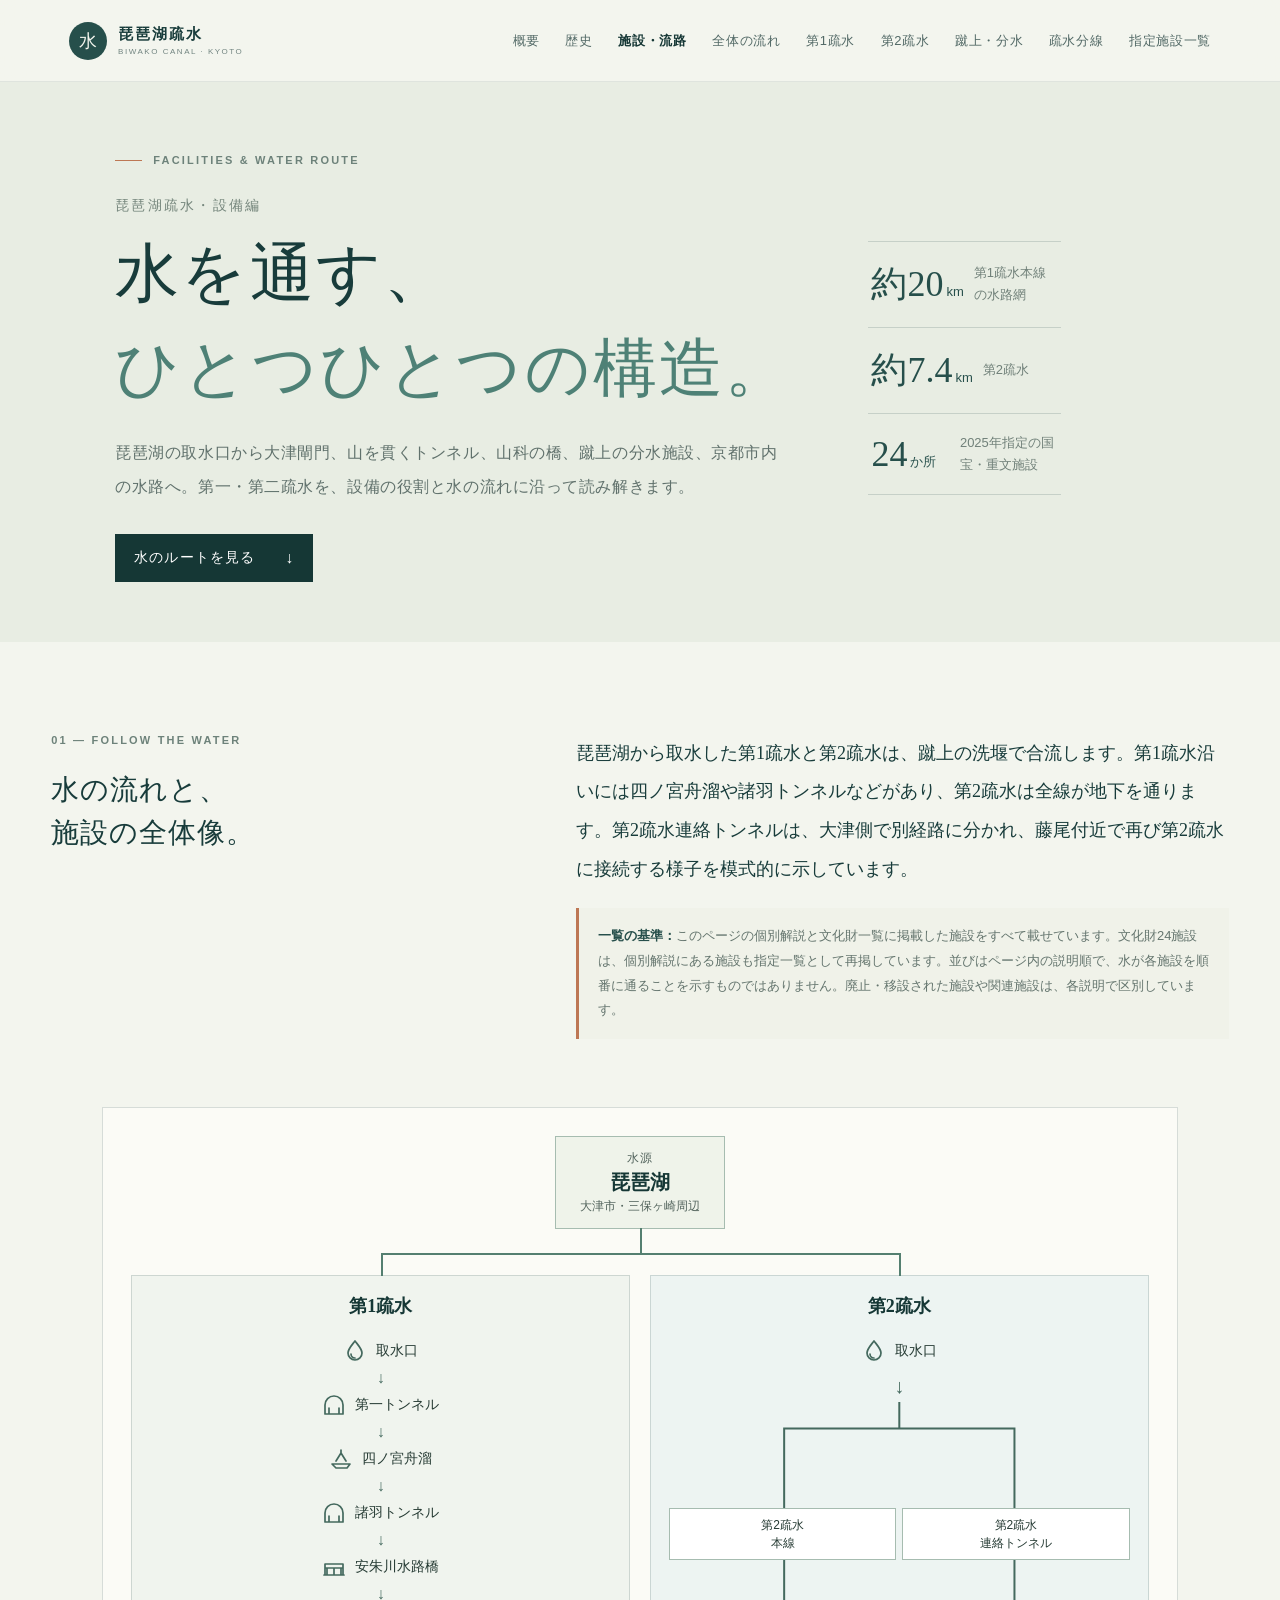
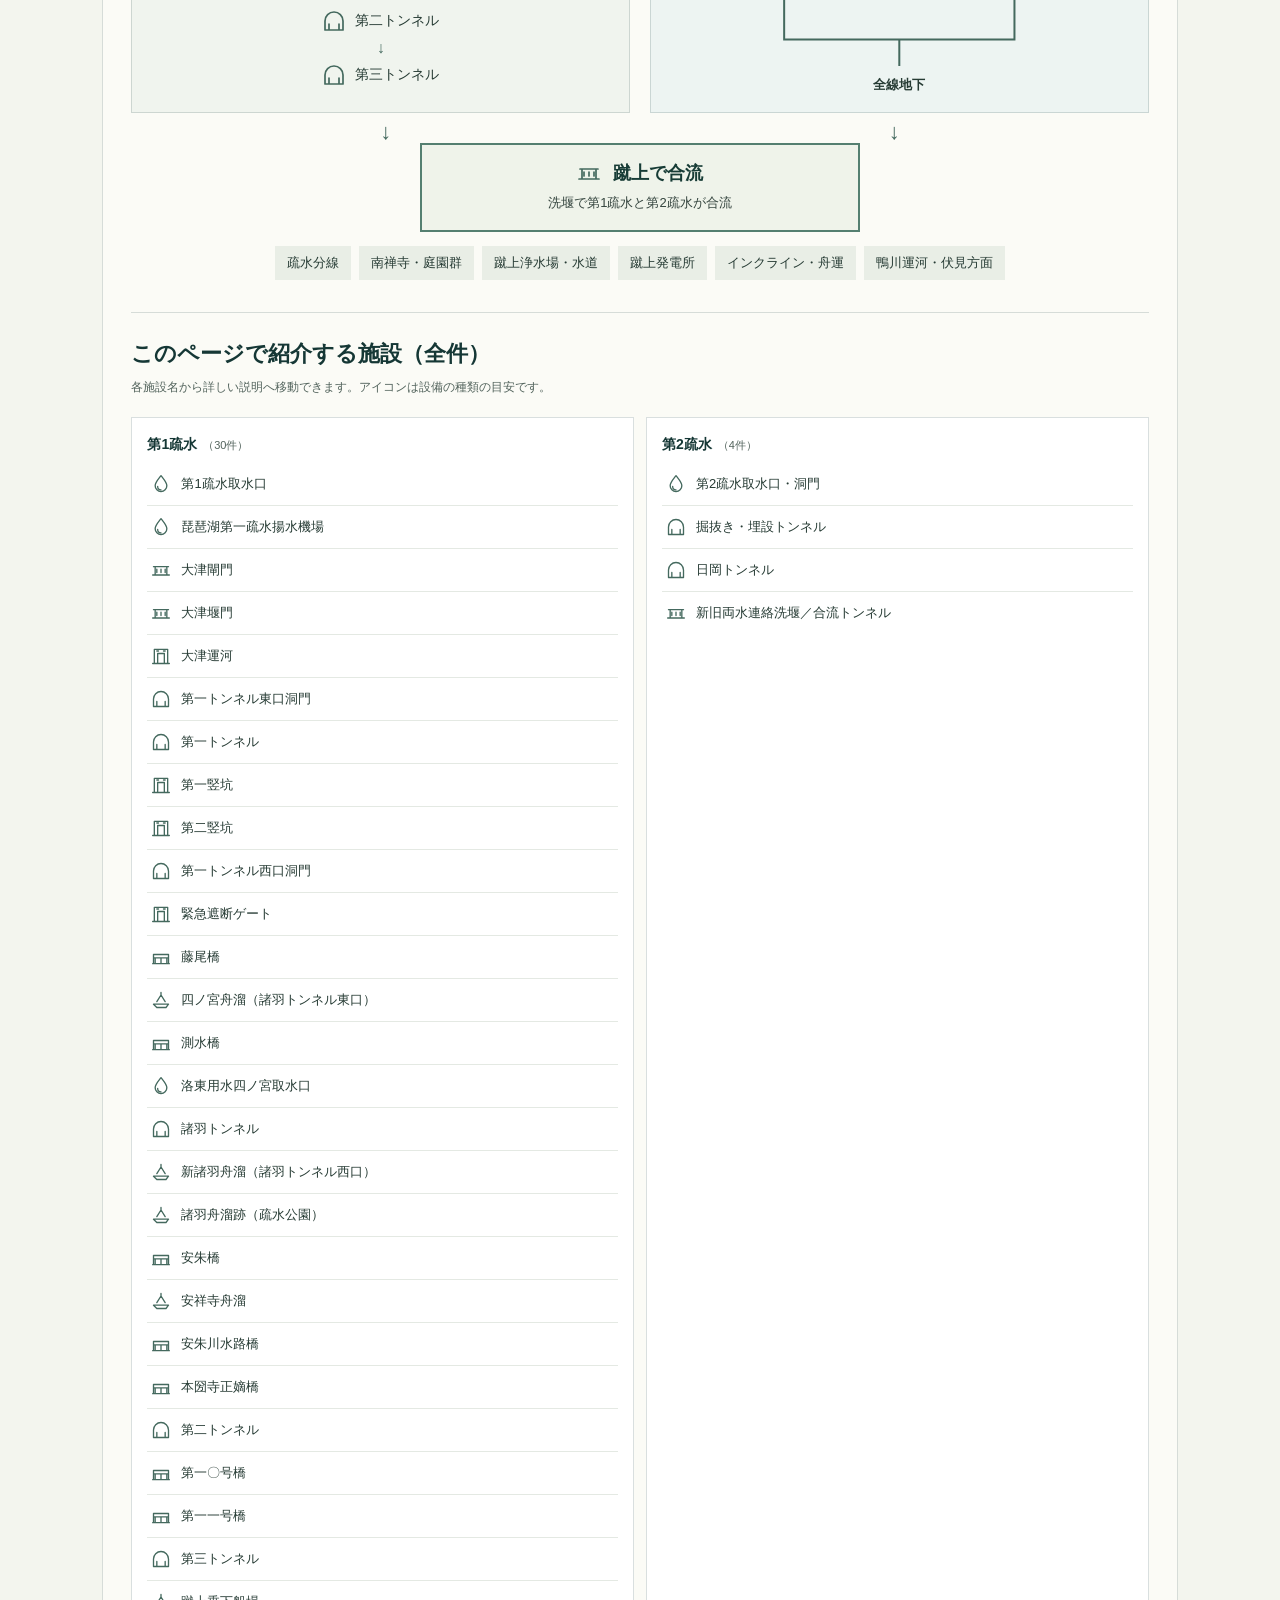
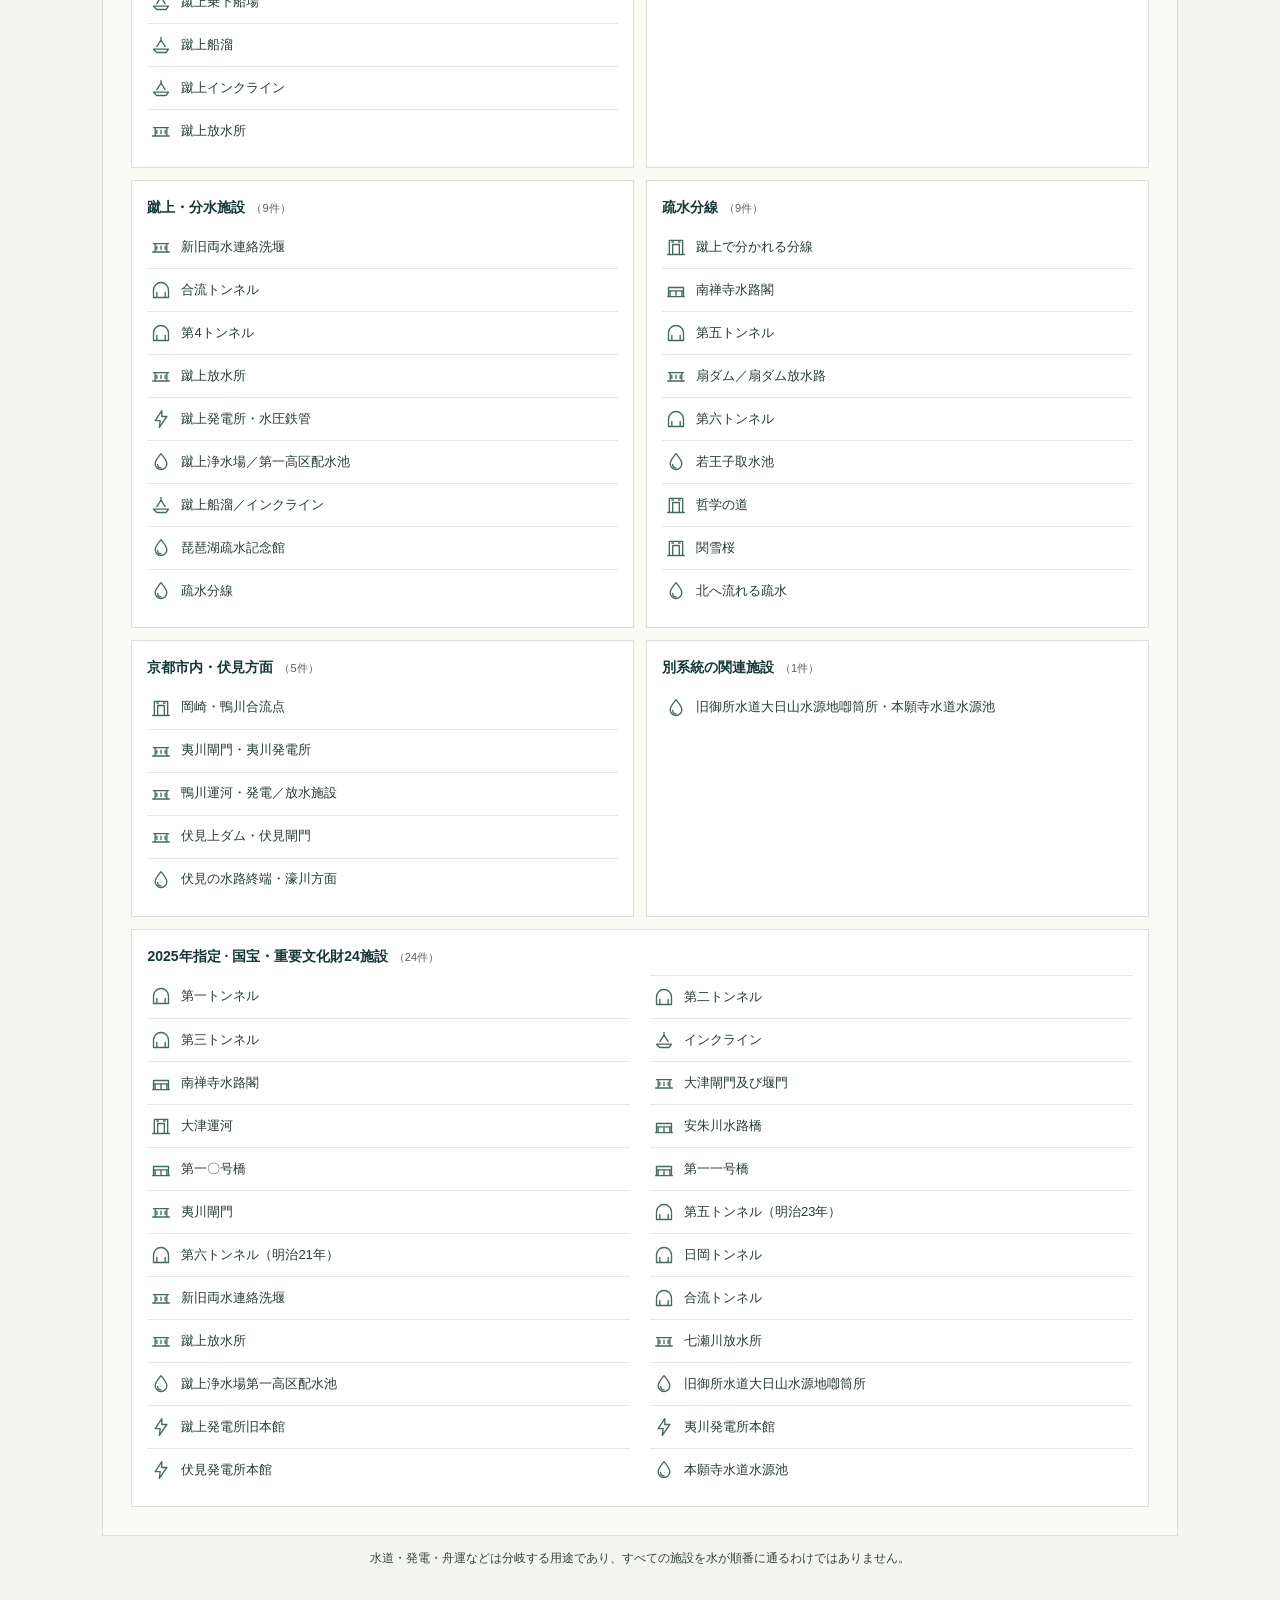
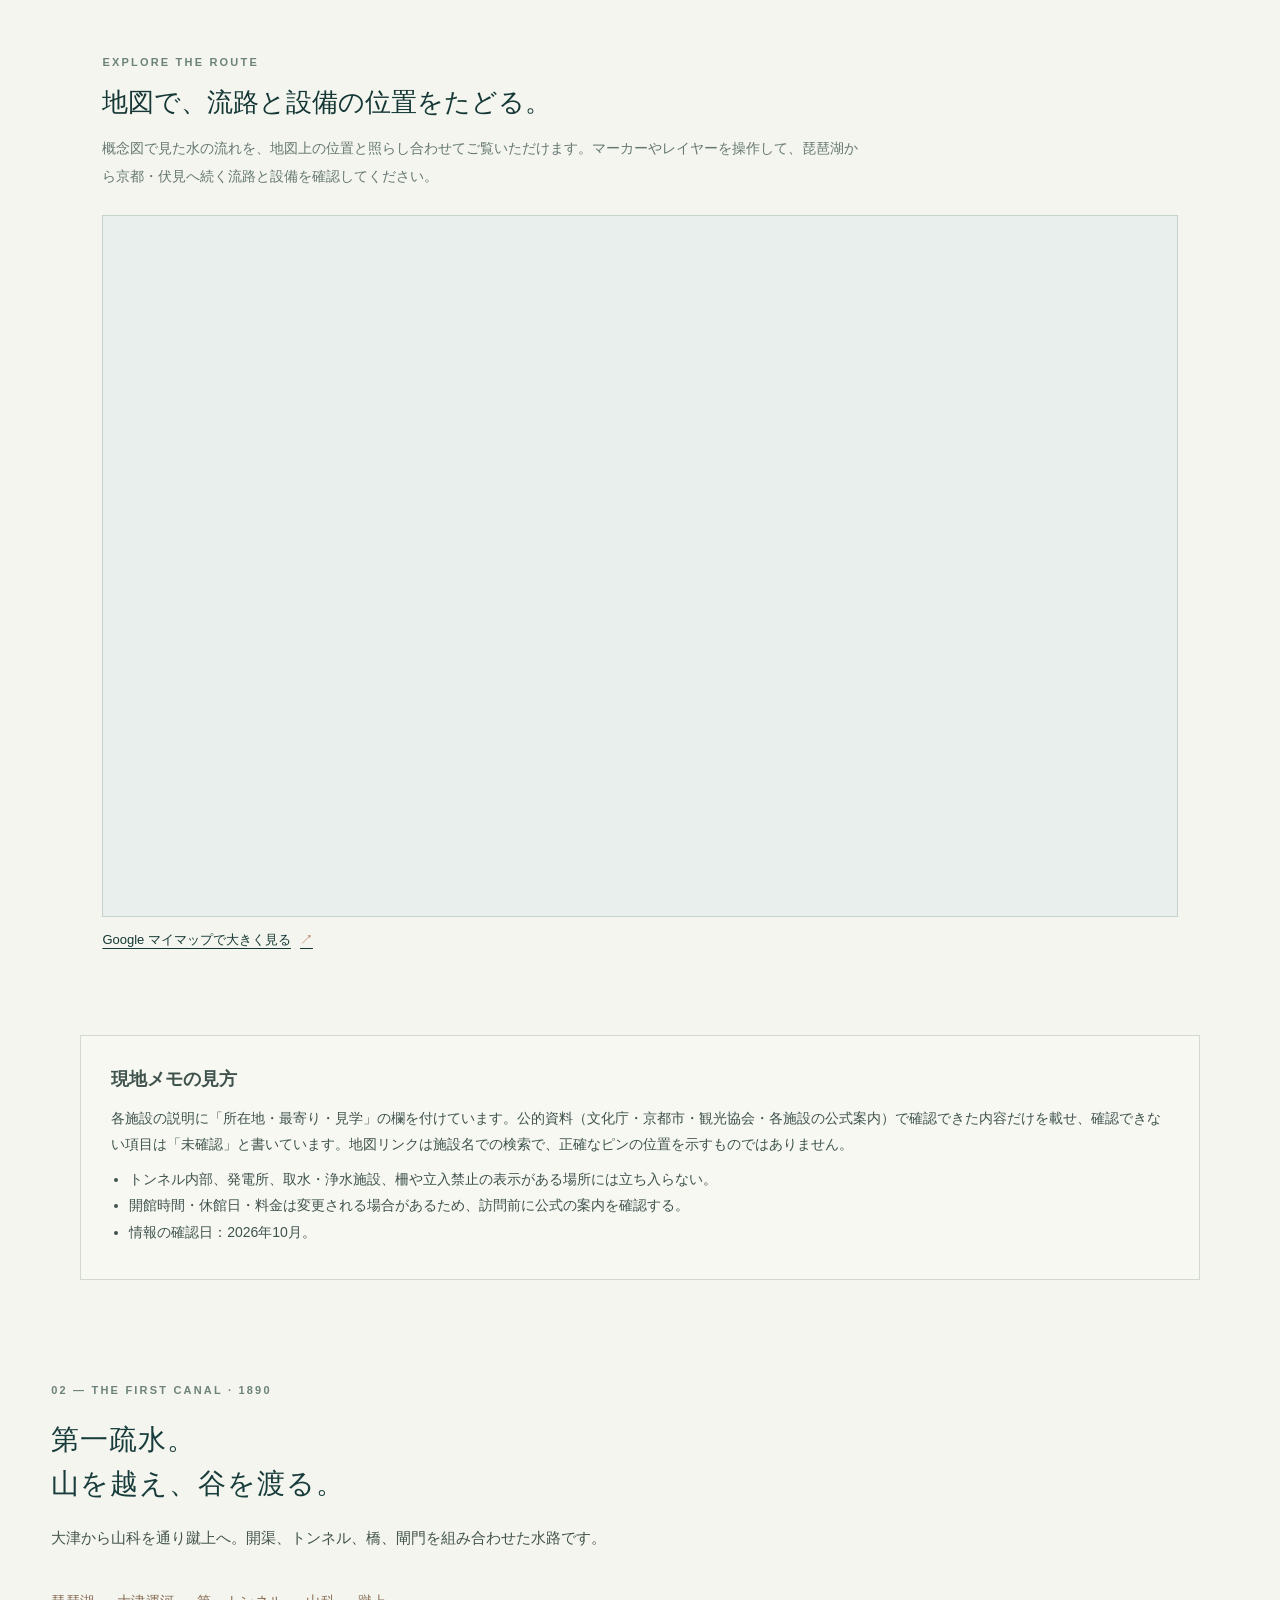
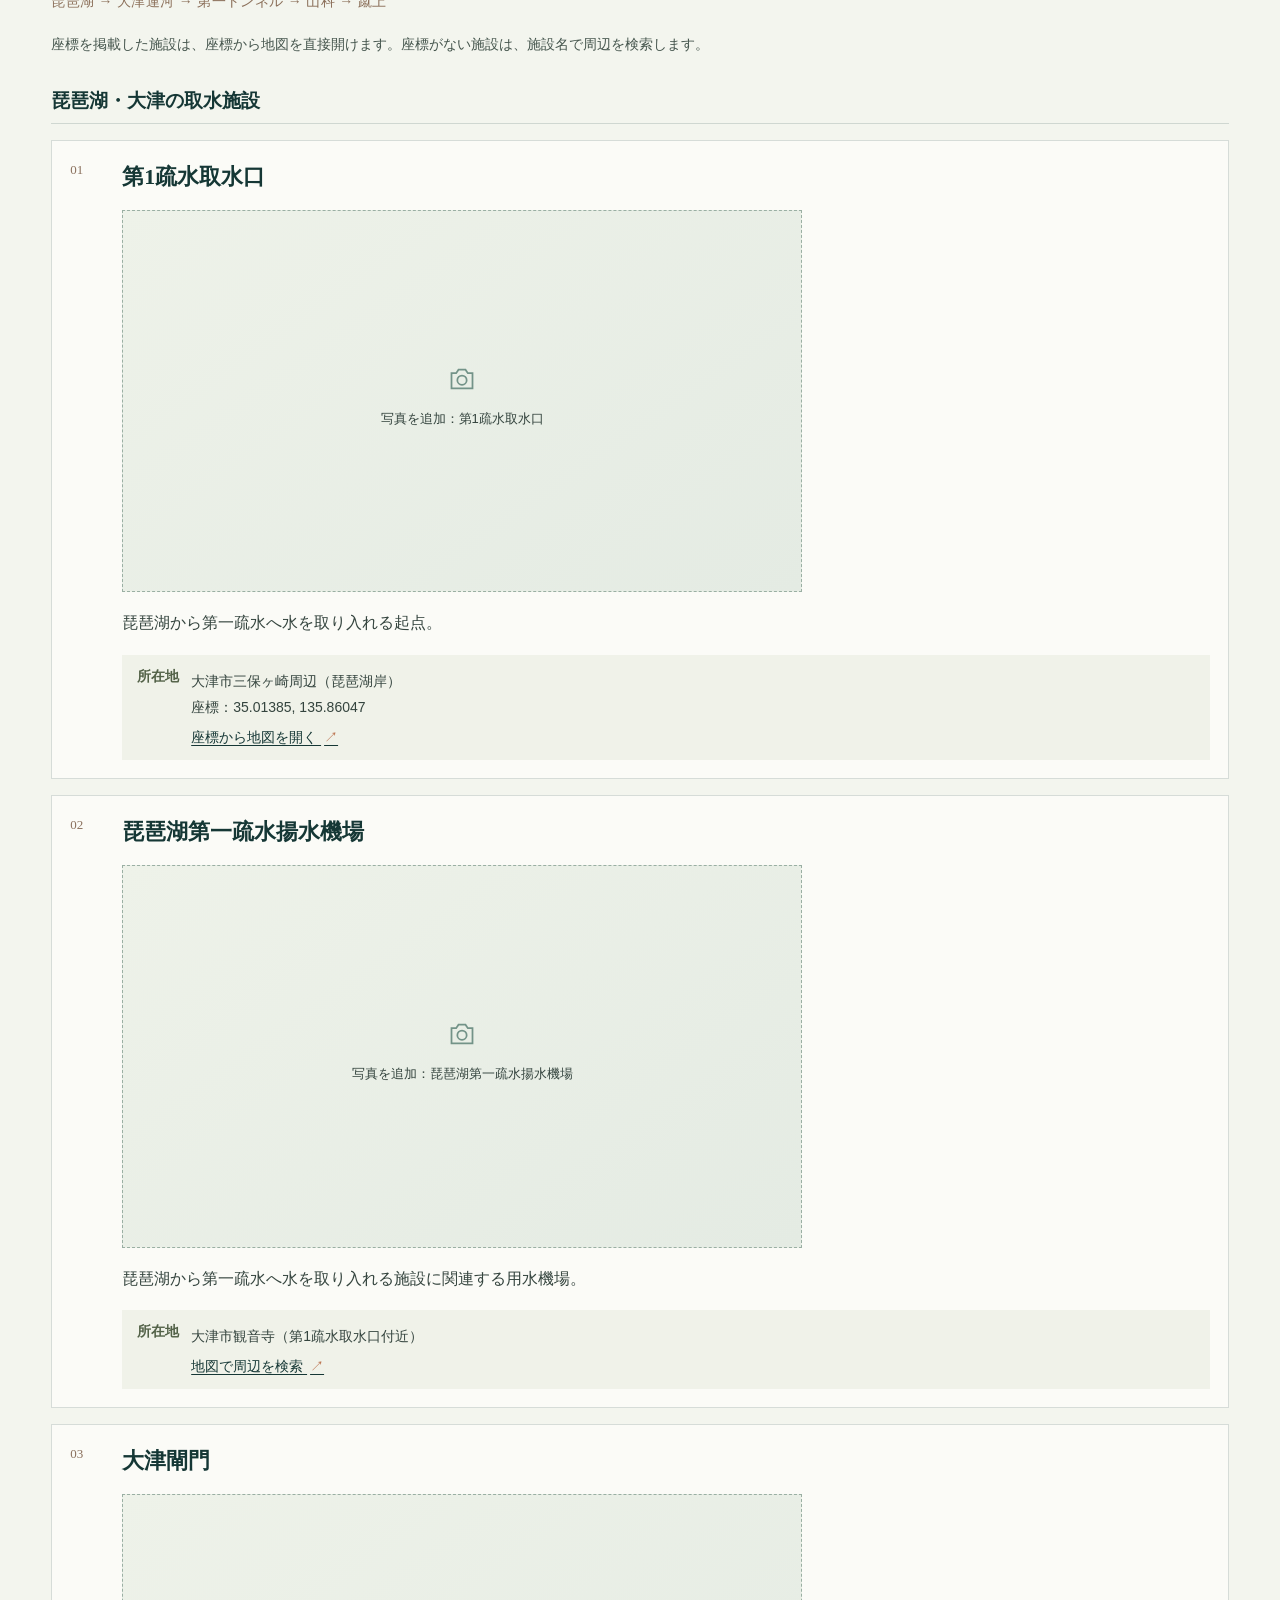
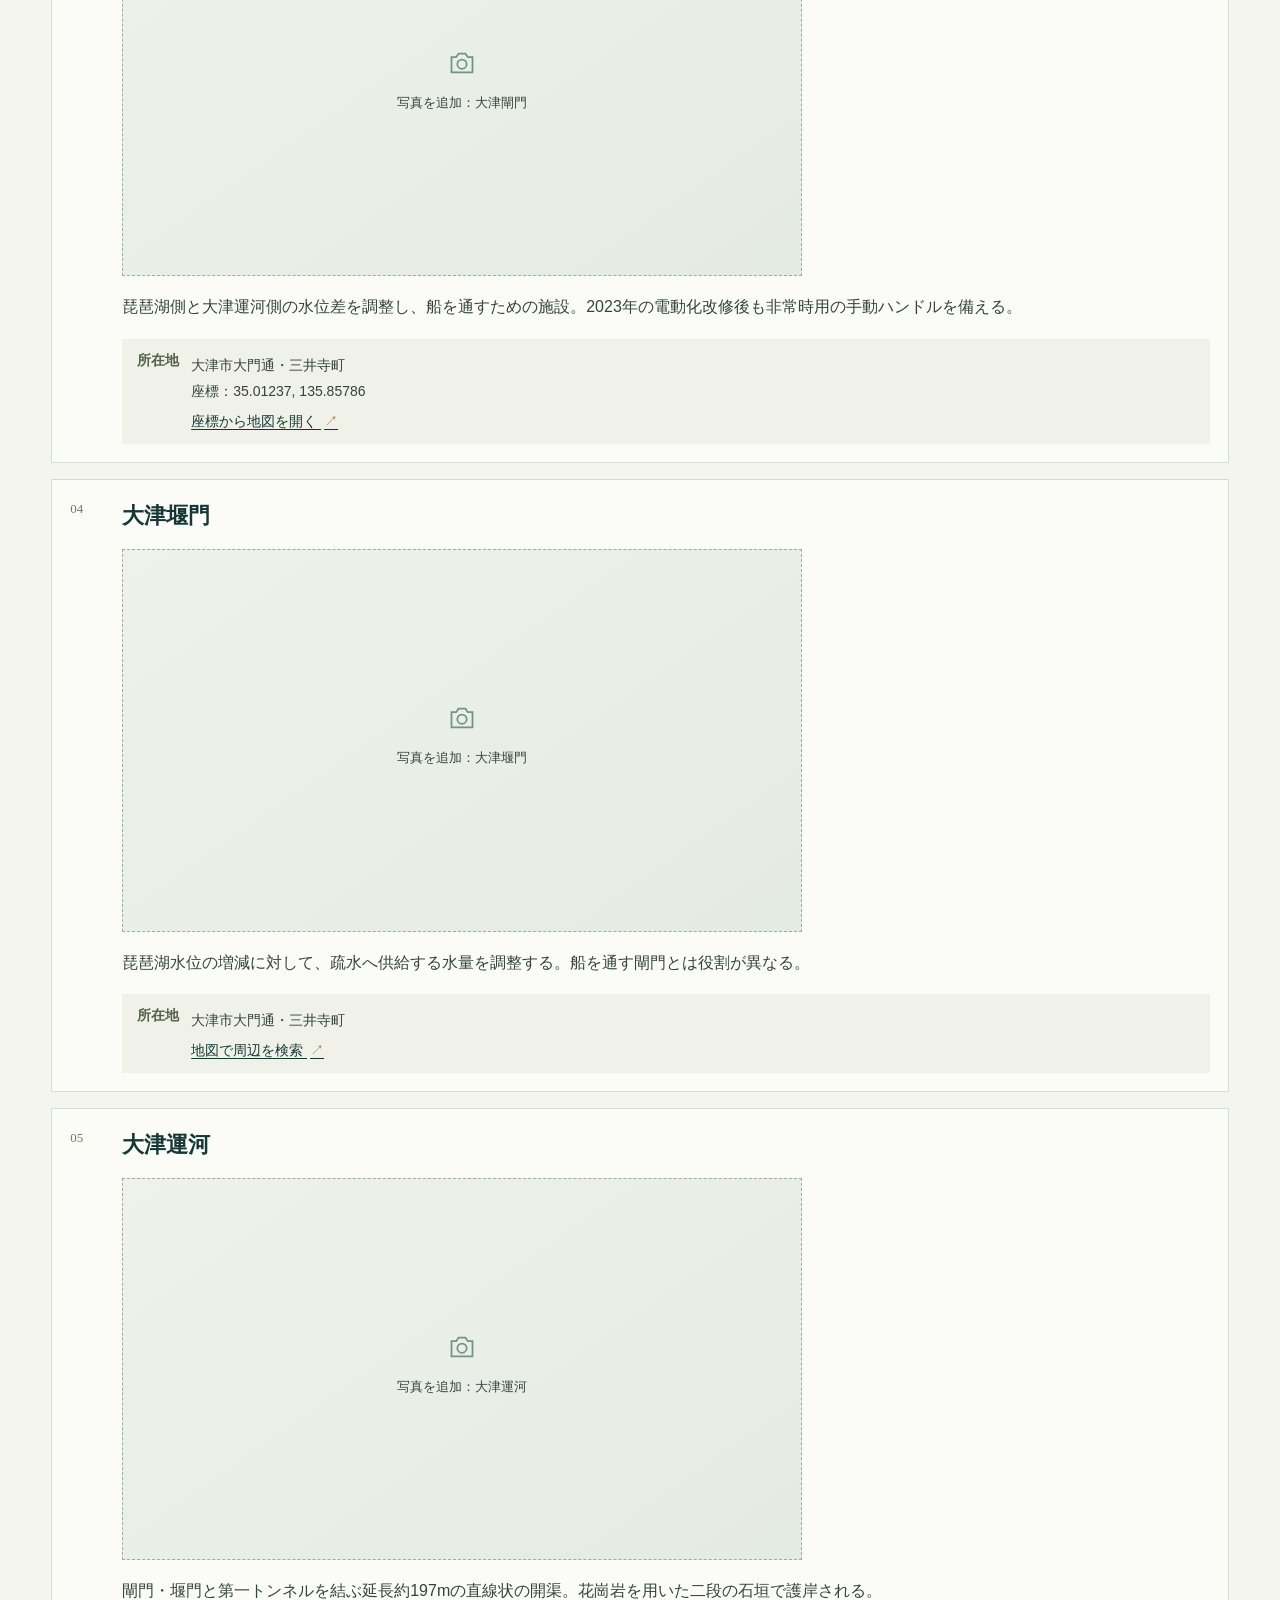
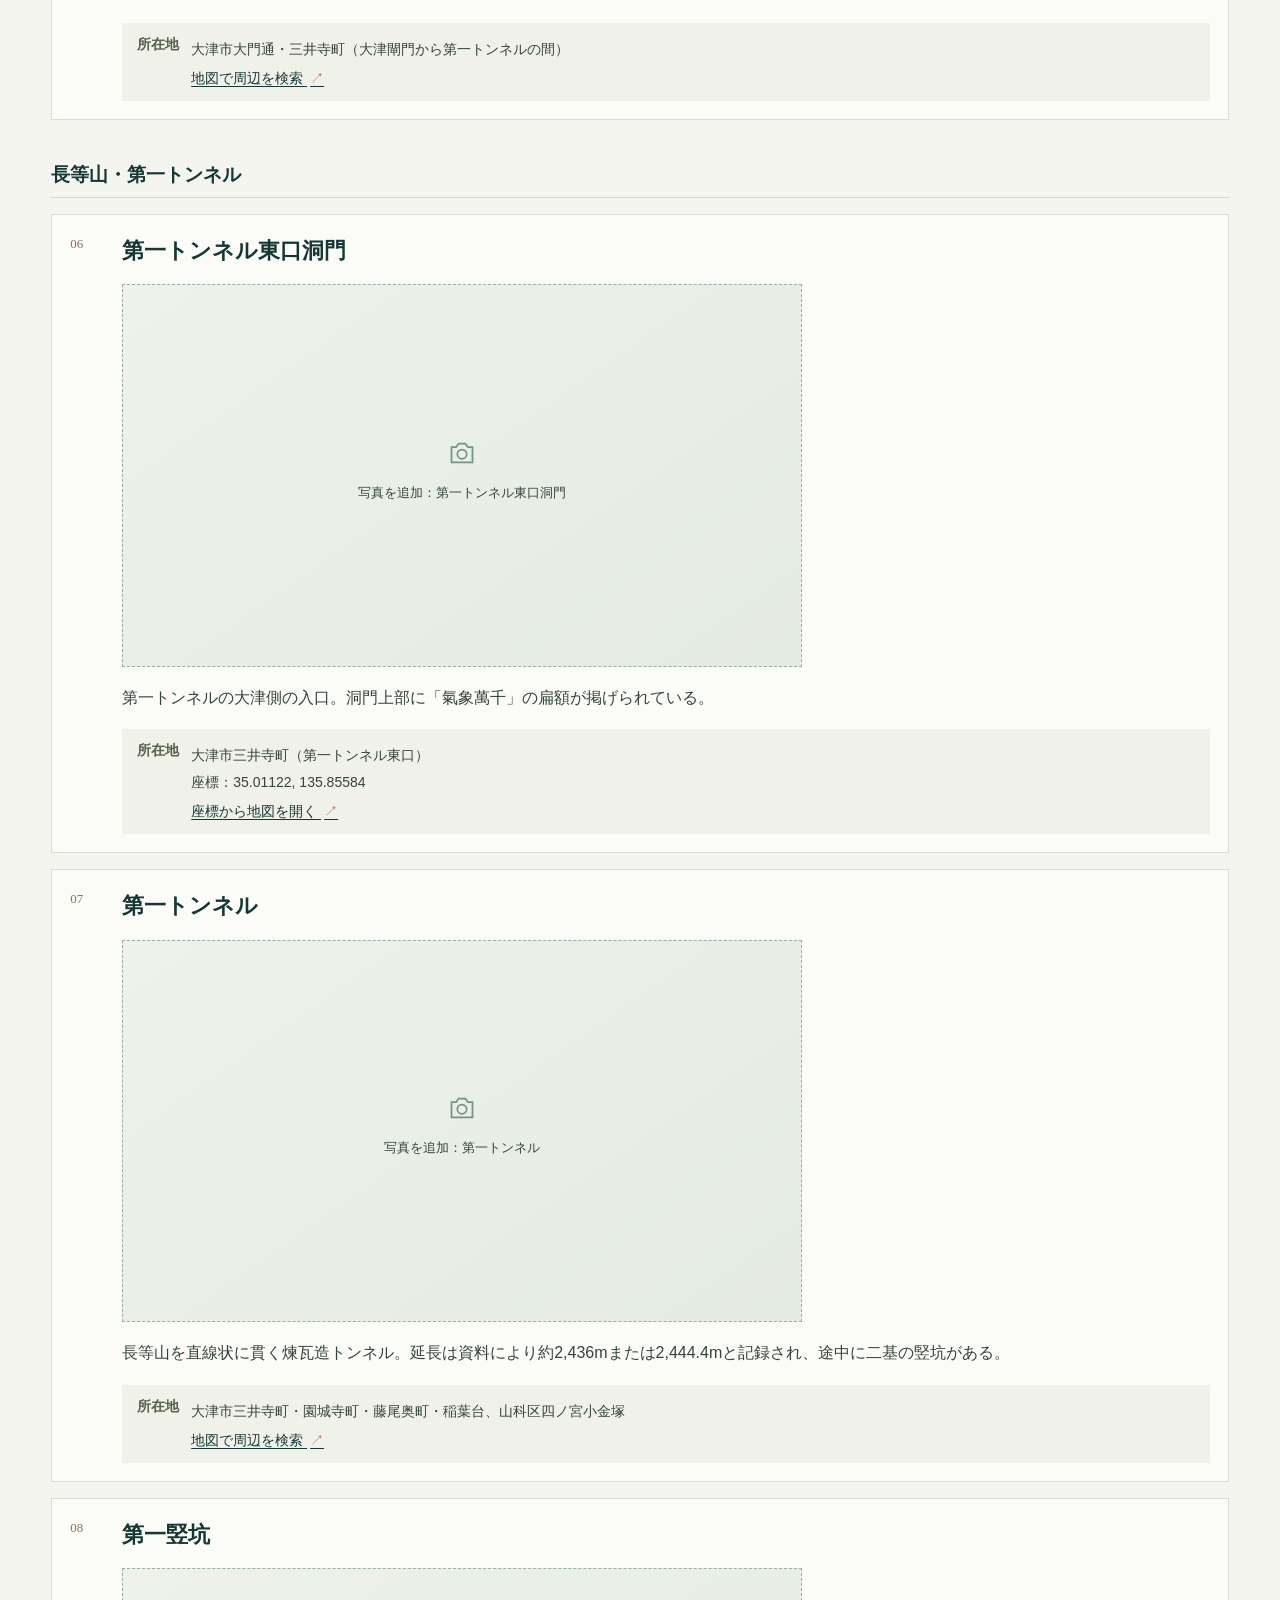
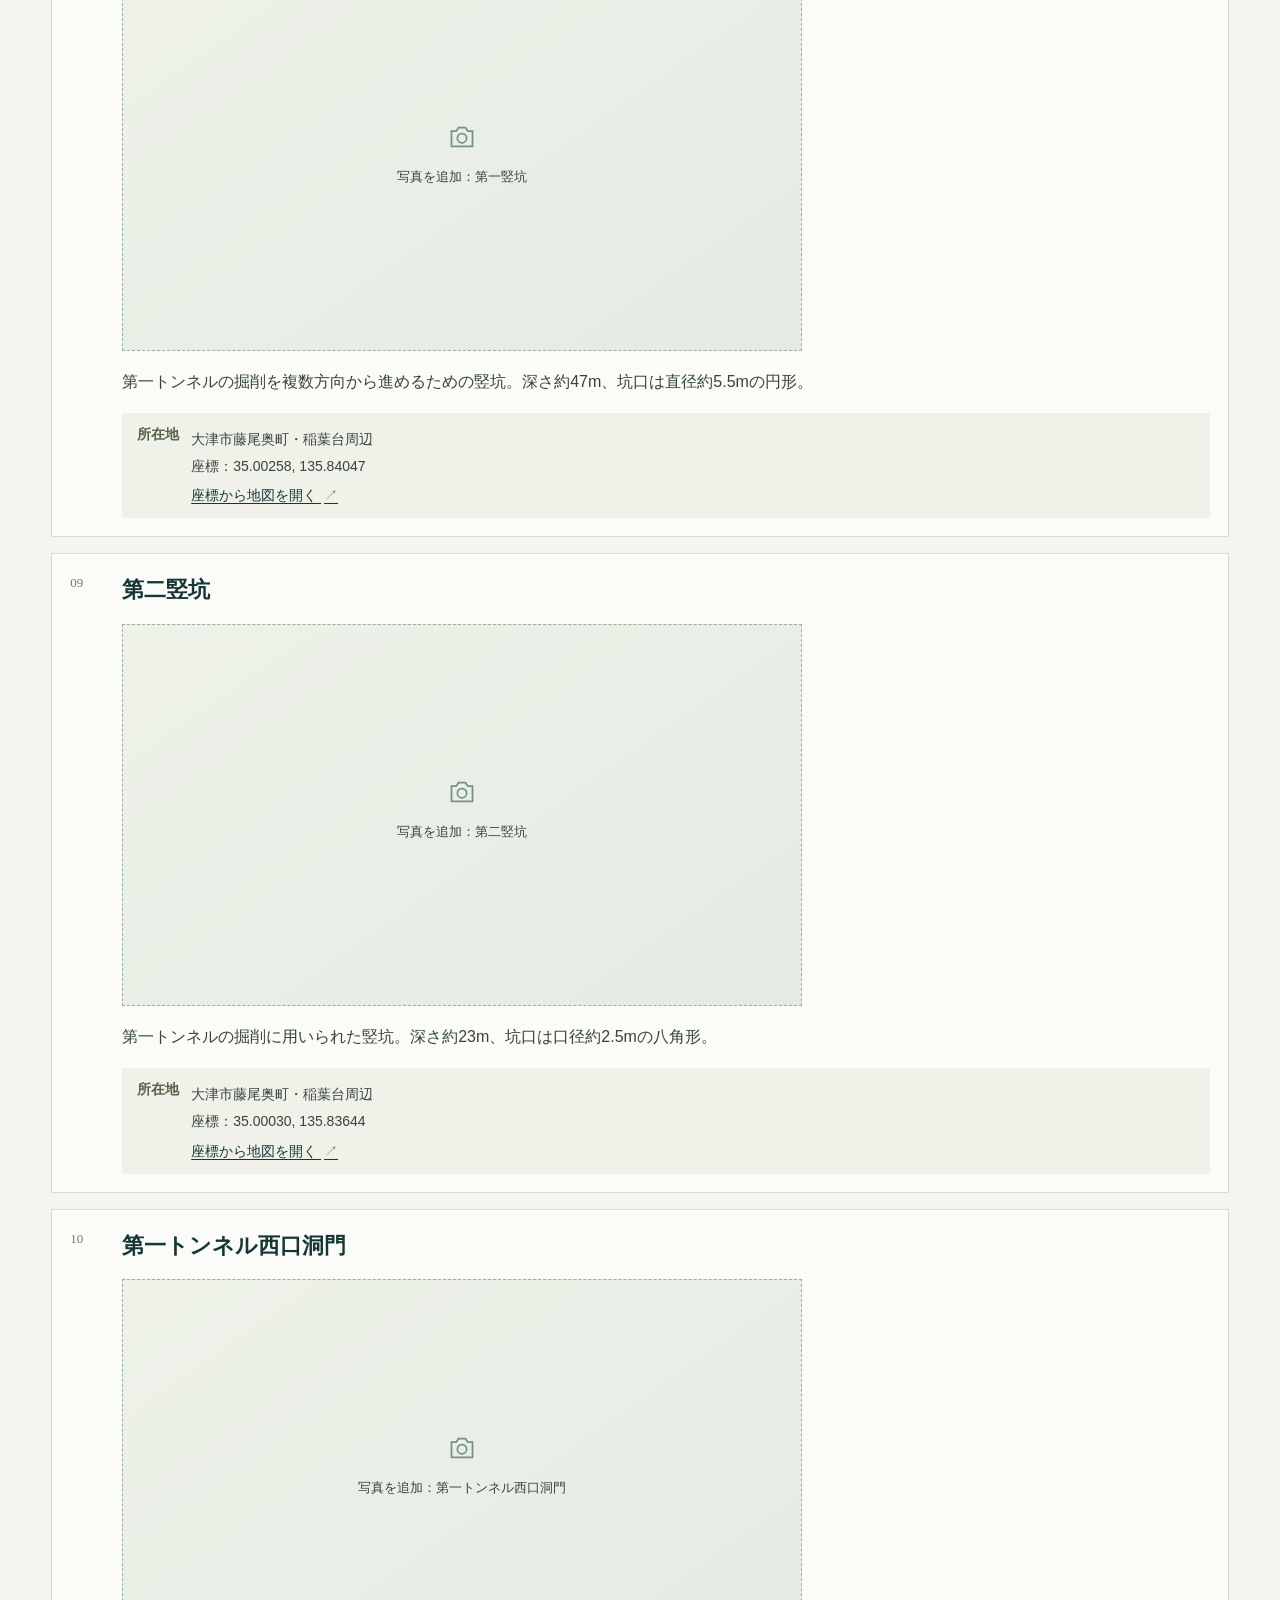
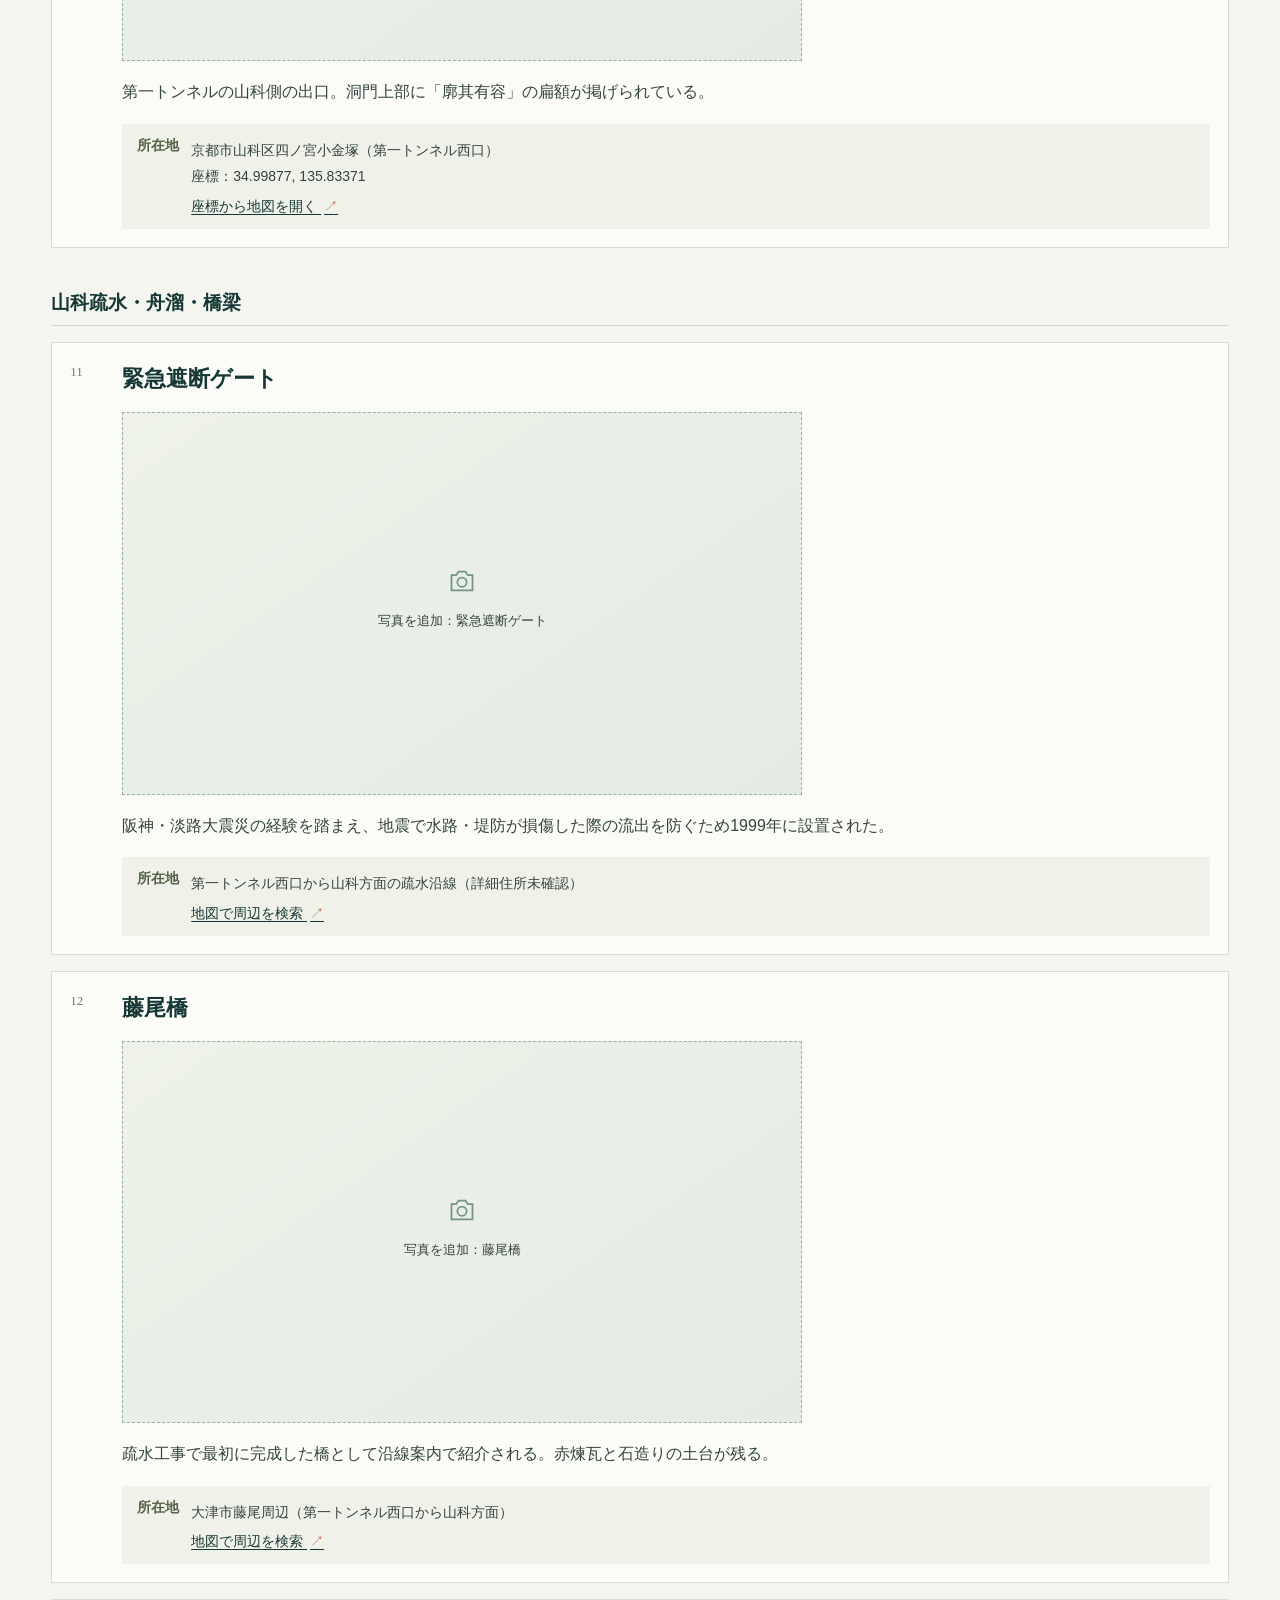
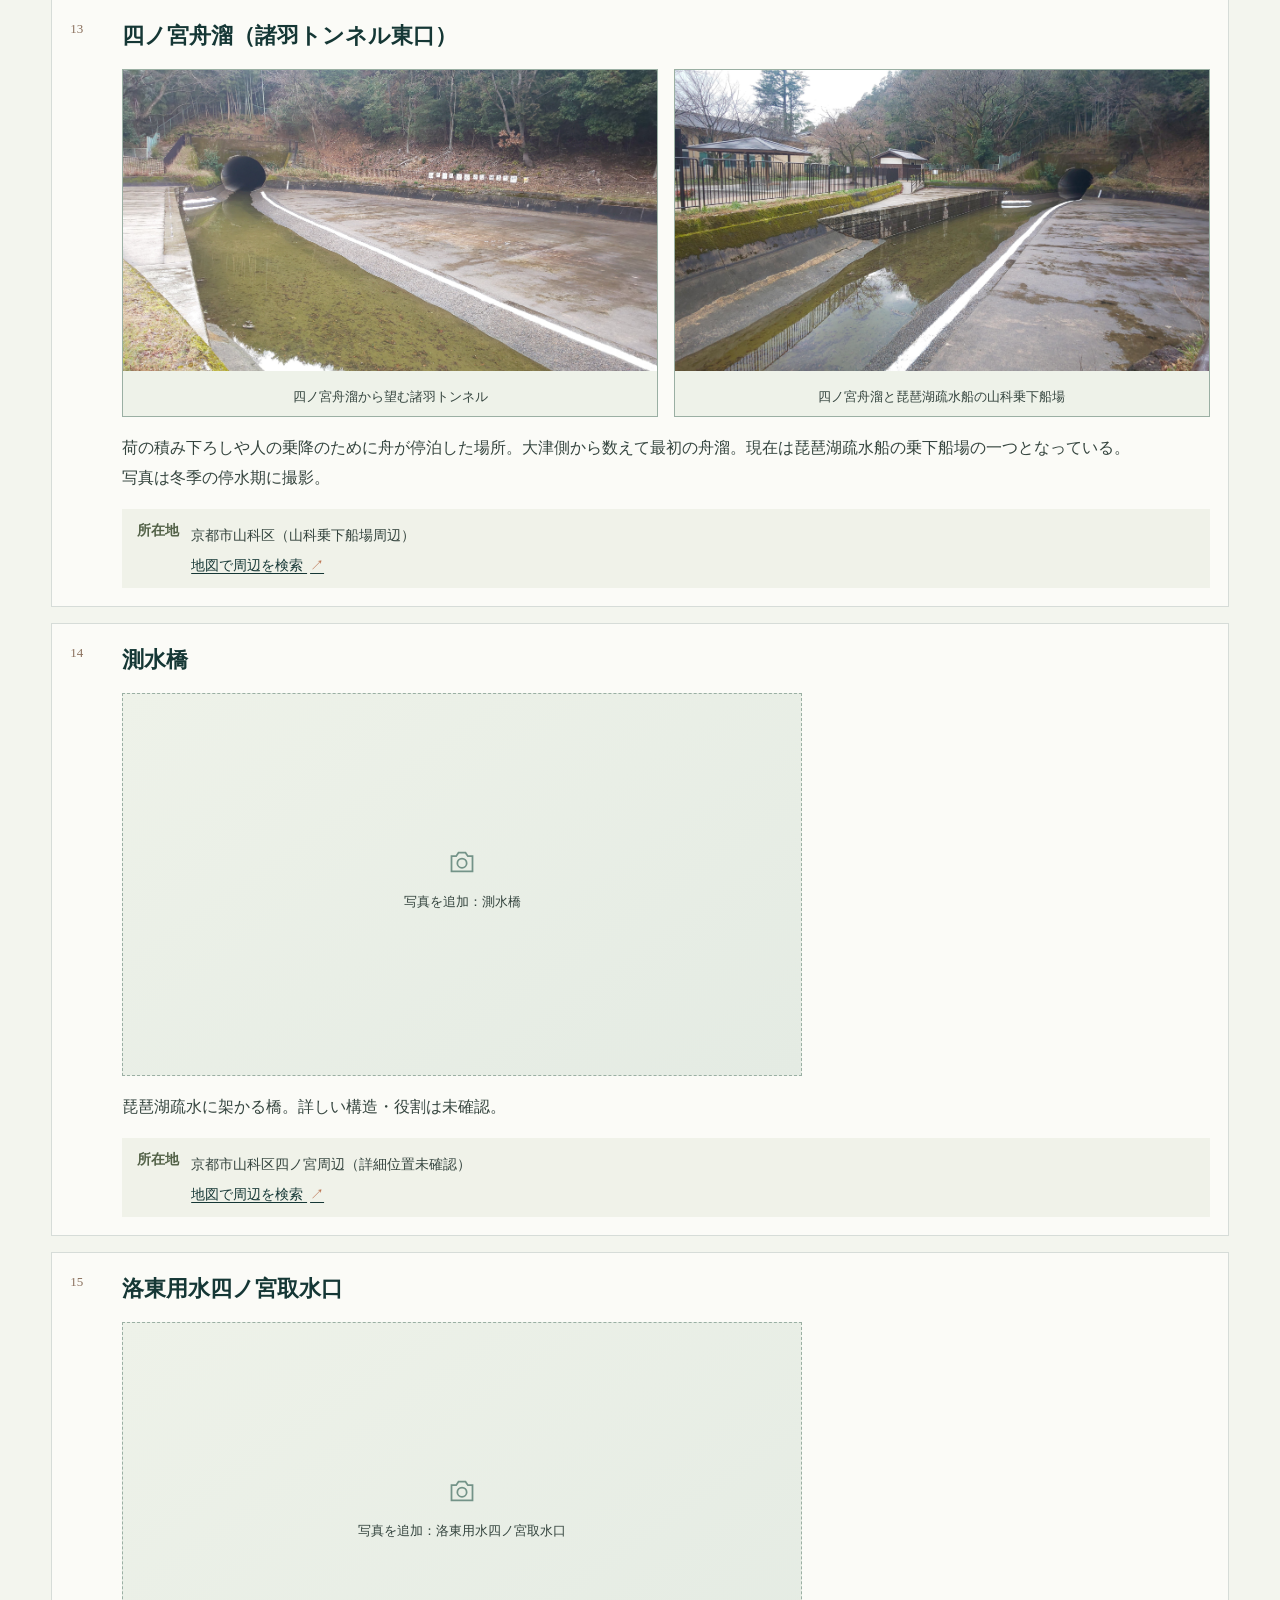
==== commit 2eb79503: "サマリ改善" ====
--- a/facilities.html
+++ b/facilities.html
@@ -7,7 +7,7 @@
   <meta name="description" content="琵琶湖疏水の第一・第二疏水を、取水口からトンネル、橋、閘門、分水・放水設備まで流れに沿って解説します。">
   <title>設備と流路 — 琵琶湖疏水</title>
   <link rel="stylesheet" href="style.css?v=13">
-  <link rel="stylesheet" href="facilities.css?v=17">
+  <link rel="stylesheet" href="facilities.css?v=24">
   <script src="script.js" defer></script>
 </head>
 <body class="facilities-page">
@@ -67,39 +67,75 @@
         <h2>水の流れと、<br>施設の全体像。</h2>
       </div>
       <div class="facility-intro-copy">
-        <p>琵琶湖疏水は、第1疏水と第2疏水の二つの導水路からなる水路網です。第2疏水は日ノ岡の新旧両水連絡洗堰を通じて第1疏水系統に連絡し、蹴上地区で合流します。その水は水道・発電・舟運・疏水分線などへ送られます。</p>
+        <p>琵琶湖から取水した第1疏水と第2疏水は、蹴上の洗堰で合流します。第1疏水沿いには四ノ宮舟溜や諸羽トンネルなどがあり、第2疏水は全線が地下を通ります。第2疏水連絡トンネルは、大津側で別経路に分かれ、藤尾付近で再び第2疏水に接続する様子を模式的に示しています。</p>
         <p class="facility-caution"><strong>一覧の基準：</strong>このページの個別解説と文化財一覧に掲載した施設をすべて載せています。文化財24施設は、個別解説にある施設も指定一覧として再掲しています。並びはページ内の説明順で、水が各施設を順番に通ることを示すものではありません。廃止・移設された施設や関連施設は、各説明で区別しています。</p>
       </div>
     </section>
 
-    <section class="flow-section" aria-label="琵琶湖疏水の流路と掲載施設">
+    <section class="flow-section" aria-label="琵琶湖疏水の簡略流路図と掲載施設一覧">
       <div class="flow-diagram">
         <div class="flow-origin"><span>水源</span><strong>琵琶湖</strong><small>大津市・三保ヶ崎周辺</small></div>
-        <div class="flow-branches">
-          <div class="flow-lane first-lane">
-            <span class="lane-label">第1疏水 · 開渠とトンネル</span>
-            <div class="flow-stops">
-              <span class="flow-stop"><svg viewBox="0 0 24 24" aria-hidden="true"><path d="M12 2C9 6 5 10 5 14a7 7 0 0 0 14 0c0-4-4-8-7-12Z"/><path d="M8 15a4 4 0 0 0 4 4"/></svg>取水口</span><i aria-hidden="true"></i>
-              <span class="flow-stop"><svg viewBox="0 0 24 24" aria-hidden="true"><path d="M4 21V4h16v17M8 21V9h8v12M2 21h20M7 6h2m6 0h2"/></svg>大津閘門・運河</span><i aria-hidden="true"></i>
-              <span class="flow-stop"><svg viewBox="0 0 24 24" aria-hidden="true"><path d="M3 21V12a9 9 0 0 1 18 0v9M3 21h18M7 21v-6m10 6v-6"/></svg>第一トンネル</span><i aria-hidden="true"></i>
-              <span class="flow-stop"><svg viewBox="0 0 24 24" aria-hidden="true"><path d="M3 20V9h18v11M3 13h18M5 20v-7m7 7v-7m7 7v-7M2 20h20"/></svg>山科の橋・トンネル</span><i aria-hidden="true"></i>
-              <span class="flow-stop"><svg viewBox="0 0 24 24" aria-hidden="true"><path d="M3 17h18l-3 4H7l-4-4ZM7 14l5-8 5 8M12 6V3"/></svg>蹴上・分水</span>
-            </div>
-          </div>
-          <div class="flow-lane second-lane">
-            <span class="lane-label">第2疏水 · 地下導水路</span>
-            <div class="flow-stops">
-              <span class="flow-stop"><svg viewBox="0 0 24 24" aria-hidden="true"><path d="M12 2C9 6 5 10 5 14a7 7 0 0 0 14 0c0-4-4-8-7-12Z"/><path d="M8 15a4 4 0 0 0 4 4"/></svg>第2取水口</span><i aria-hidden="true"></i>
-              <span class="flow-stop"><svg viewBox="0 0 24 24" aria-hidden="true"><path d="M3 21V12a9 9 0 0 1 18 0v9M3 21h18M7 21v-6m10 6v-6"/></svg>地下導水路・日岡トンネル</span><i aria-hidden="true"></i>
-              <span class="flow-stop"><svg viewBox="0 0 24 24" aria-hidden="true"><path d="M3 8h18M5 8v10h14V8M2 18h20M7 11v4m5-4v4m5-4v4"/></svg>新旧両水連絡洗堰</span><i aria-hidden="true"></i>
-              <span class="flow-stop"><svg viewBox="0 0 24 24" aria-hidden="true"><path d="M3 21V12a9 9 0 0 1 18 0v9M3 21h18M7 21v-6m10 6v-6"/></svg>合流トンネル</span><i aria-hidden="true"></i>
-              <span class="flow-stop"><svg viewBox="0 0 24 24" aria-hidden="true"><path d="M3 17h18l-3 4H7l-4-4ZM7 14l5-8 5 8M12 6V3"/></svg>蹴上地区で合流</span>
-            </div>
-          </div>
-        </div>
-        <div class="flow-destination"><span>第1・第2疏水が合流</span><strong>蹴上</strong><small>水道・発電・舟運・分線などへ</small></div>
-        <div class="flow-outlets">
-          <span>蹴上浄水場・水道</span><span>蹴上発電所・水力</span><span>インクライン・舟運</span><span>疏水分線・岡崎／北部</span><span>鴨川運河・伏見方面</span>
+        <div class="flow-routes">
+          <section class="flow-route first-route" aria-label="第1疏水の流れ">
+            <h3>第1疏水</h3>
+            <div class="flow-route-step">
+              <svg viewBox="0 0 24 24" aria-hidden="true"><path d="M12 2C9 6 5 10 5 14a7 7 0 0 0 14 0c0-4-4-8-7-12Z"/><path d="M8 15a4 4 0 0 0 4 4"/></svg>
+              <span>取水口</span>
+            </div>
+            <div class="flow-route-arrow" aria-hidden="true">↓</div>
+            <div class="flow-route-step">
+              <svg viewBox="0 0 24 24" aria-hidden="true"><path d="M3 21V12a9 9 0 0 1 18 0v9M3 21h18M7 21v-6m10 6v-6"/></svg>
+              <span>第一トンネル</span>
+            </div>
+            <div class="flow-route-arrow" aria-hidden="true">↓</div>
+            <div class="flow-route-step">
+              <svg viewBox="0 0 24 24" aria-hidden="true"><path d="M3 17h18l-3 4H7l-4-4ZM7 14l5-8 5 8M12 6V3"/></svg>
+              <span>四ノ宮舟溜</span>
+            </div>
+            <div class="flow-route-arrow" aria-hidden="true">↓</div>
+            <div class="flow-route-step">
+              <svg viewBox="0 0 24 24" aria-hidden="true"><path d="M3 21V12a9 9 0 0 1 18 0v9M3 21h18M7 21v-6m10 6v-6"/></svg>
+              <span>諸羽トンネル</span>
+            </div>
+            <div class="flow-route-arrow" aria-hidden="true">↓</div>
+            <div class="flow-route-step">
+              <svg viewBox="0 0 24 24" aria-hidden="true"><path d="M3 20V9h18v11M3 13h18M5 20v-7m7 7v-7m7 7v-7M2 20h20"/></svg>
+              <span>安朱川水路橋</span>
+            </div>
+            <div class="flow-route-arrow" aria-hidden="true">↓</div>
+            <div class="flow-route-step">
+              <svg viewBox="0 0 24 24" aria-hidden="true"><path d="M3 21V12a9 9 0 0 1 18 0v9M3 21h18M7 21v-6m10 6v-6"/></svg>
+              <span>第二トンネル</span>
+            </div>
+            <div class="flow-route-arrow" aria-hidden="true">↓</div>
+            <div class="flow-route-step">
+              <svg viewBox="0 0 24 24" aria-hidden="true"><path d="M3 21V12a9 9 0 0 1 18 0v9M3 21h18M7 21v-6m10 6v-6"/></svg>
+              <span>第三トンネル</span>
+            </div>
+          </section>
+          <section class="flow-route second-route" aria-label="第2疏水の流れ">
+            <h3>第2疏水</h3>
+            <div class="flow-route-step">
+              <svg viewBox="0 0 24 24" aria-hidden="true"><path d="M12 2C9 6 5 10 5 14a7 7 0 0 0 14 0c0-4-4-8-7-12Z"/><path d="M8 15a4 4 0 0 0 4 4"/></svg>
+              <span>取水口</span>
+            </div>
+            <div class="flow-route-arrow" aria-hidden="true">↓</div>
+            <div class="flow-second-branches" aria-label="第2疏水本線と第2疏水連絡トンネルに分かれ、再び合流">
+              <svg viewBox="0 0 100 100" preserveAspectRatio="none" aria-hidden="true"><path d="M50 0V10H25V90H50V100M50 10H75V90H50"/></svg>
+              <span>第2疏水<br>本線</span>
+              <span>第2疏水<br>連絡トンネル</span>
+            </div>
+            <p class="flow-route-note">全線地下</p>
+          </section>
+        </div>
+        <div class="flow-merge-arrows" aria-hidden="true"><span>↓</span><span>↓</span></div>
+        <div class="flow-washweir">
+          <svg viewBox="0 0 24 24" aria-hidden="true"><path d="M3 8h18M5 8v10h14V8M2 18h20M7 11v4m5-4v4m5-4v4"/></svg>
+          <strong>蹴上で合流</strong>
+          <span>洗堰で第1疏水と第2疏水が合流</span>
+        </div>
+        <div class="flow-outlets" aria-label="合流後の主な水路・用途">
+          <span>疏水分線</span><span>南禅寺・庭園群</span><span>蹴上浄水場・水道</span><span>蹴上発電所</span><span>インクライン・舟運</span><span>鴨川運河・伏見方面</span>
         </div>
         <section class="flow-index" aria-labelledby="flow-index-heading">
           <h3 id="flow-index-heading">このページで紹介する施設（全件）</h3>
@@ -739,7 +775,7 @@
           </div>
           <aside class="facility-note">
             <h3>「第2疏水」と「第2疏水連絡トンネル」は別のもの</h3>
-            <p>1912年に完成した約7.4kmの第二疏水本体とは別に、琵琶湖水位が下がった場合にも安定して取水できるよう、第1・第2疏水を結ぶ「第2疏水連絡トンネル」が1999年に通水した。両者を一つのトンネルや同じ建設時期の施設として扱わない。</p>
+            <p>1912年に完成した約7.4kmの第2疏水本体とは別に、琵琶湖水位が下がった場合にも安定して取水できるよう、「第2疏水連絡トンネル」が1999年に通水した。ルート図では大津側の取水口近くから別経路を通り、藤尾付近で第2疏水に接続するよう示されている。具体的な接続位置は未確認であり、蹴上の合流トンネルとは別の施設である。</p>
           </aside>
         </div>
       </div>
--- a/facilities.css
+++ b/facilities.css
@@ -22,22 +22,33 @@
 .facility-caution strong { color: var(--green); }
 .flow-section { padding: 0 8vw 86px; }
 .flow-diagram { max-width: 1200px; margin: 0 auto; padding: 28px; border: 1px solid var(--facility-line); background: #fbfbf6; }
-.flow-origin, .flow-destination { width: fit-content; min-width: 170px; margin: 0 auto; padding: 13px 22px; display: grid; justify-items: center; border: 1px solid #a6bcb0; background: #eff3ea; text-align: center; }
-.flow-origin>span, .flow-destination>span { color: #829187; font-size: 9px; letter-spacing: .12em; }
-.flow-origin strong, .flow-destination strong { margin: 2px 0; color: var(--green-dark); font-family: var(--serif); font-size: 19px; font-weight: 600; }
-.flow-origin small, .flow-destination small { color: #718079; font-size: 9px; }
-.flow-branches { position: relative; display: grid; grid-template-columns: 1fr 1fr; gap: 18px; margin: 20px 0; }
-.flow-lane { min-width: 0; padding: 16px; border: 1px solid var(--facility-line); }
-.first-lane { background: #f0f4ee; }
-.second-lane { background: #edf4f2; }
-.lane-label { display: block; margin-bottom: 13px; color: #718079; font-size: 10px; font-weight: 700; letter-spacing: .07em; }
-.flow-stops { display: flex; align-items: center; flex-wrap: wrap; gap: 7px; }
-.flow-stops span { padding: 8px 9px; border: 1px solid rgba(24,60,59,.13); background: rgba(255,255,255,.68); color: var(--green); font-size: 9px; line-height: 1.5; }
-.flow-stops i { width: 11px; height: 1px; flex: 0 0 11px; background: #7ba49a; }
-.flow-destination { position: relative; }
-.flow-destination::before { content: ""; position: absolute; bottom: 100%; left: 50%; height: 20px; border-left: 1px solid #7ba49a; }
-.flow-outlets { max-width: 900px; margin: 24px auto 0; display: flex; justify-content: center; flex-wrap: wrap; gap: 8px; }
-.flow-outlets span { padding: 8px 12px; color: #516960; background: #e9eee6; font-size: 10px; }
+.flow-origin { position: relative; width: fit-content; min-width: 170px; margin: 0 auto; padding: 13px 22px; display: grid; justify-items: center; border: 1px solid #a6bcb0; background: #eff3ea; text-align: center; }
+.flow-origin>span { color: #52635c; font-size: 11px; letter-spacing: .08em; }
+.flow-origin strong { margin: 2px 0; color: var(--green-dark); font-family: var(--serif); font-size: 20px; font-weight: 600; }
+.flow-origin small { color: #52635c; font-size: 11px; }
+.flow-origin::after { content: ""; position: absolute; top: 100%; left: 50%; height: 27px; border-left: 2px solid #547f70; }
+.flow-routes { --flow-connector-inset: 5px; position: relative; display: grid; grid-template-columns: repeat(2, minmax(0, 1fr)); gap: 20px; margin-top: 24px; padding-top: 22px; }
+.flow-routes::before { content: ""; position: absolute; top: 0; left: calc(25% - var(--flow-connector-inset)); right: calc(25% - var(--flow-connector-inset) - 2px); border-top: 2px solid #547f70; }
+.flow-route { position: relative; min-width: 0; padding: 18px; border: 1px solid var(--facility-line); text-align: center; }
+.flow-route::before { content: ""; position: absolute; bottom: 100%; left: 50%; height: 22px; border-left: 2px solid #547f70; }
+.first-route { background: #f0f4ee; }
+.second-route { display: flex; flex-direction: column; background: #edf4f2; }
+.flow-route h3 { margin: 0 0 14px; color: var(--green-dark); font-family: var(--serif); font-size: 18px; }
+.flow-route-step { min-height: 38px; display: flex; align-items: center; justify-content: center; gap: 9px; color: #263b34; font-size: 14px; }
+.flow-route-step svg, .flow-washweir svg { width: 24px; height: 24px; flex: 0 0 24px; fill: none; stroke: #44695e; stroke-width: 1.7; stroke-linecap: round; stroke-linejoin: round; }
+.flow-route-arrow { color: #44695e; font-size: 20px; line-height: 1.6; }
+.first-route .flow-route-arrow { font-size: 16px; line-height: 1; }
+.flow-second-branches { position: relative; flex: 1 0 88px; display: grid; grid-template-columns: repeat(2, minmax(0, 1fr)); align-items: center; gap: 6px; padding: 18px 0; }
+.flow-second-branches svg { position: absolute; inset: 0; width: 100%; height: 100%; fill: none; stroke: #44695e; stroke-width: 2; vector-effect: non-scaling-stroke; }
+.flow-second-branches svg path { vector-effect: non-scaling-stroke; }
+.flow-second-branches span { position: relative; padding: 7px 3px; border: 1px solid #a6bcb0; background: #fff; color: #263b34; font-size: 12px; line-height: 1.5; overflow-wrap: anywhere; }
+.flow-route-note { margin: 10px 0 0; color: #263b34; font-size: 13px; font-weight: 600; }
+.flow-merge-arrows { display: grid; grid-template-columns: 1fr 1fr; margin-top: 8px; color: #44695e; font-size: 22px; line-height: 1; text-align: center; }
+.flow-washweir { width: min(100%, 440px); margin-inline: auto; padding: 16px 20px; display: flex; justify-content: center; align-items: center; flex-wrap: wrap; gap: 8px 12px; border: 2px solid #547f70; background: #eff3ea; text-align: center; }
+.flow-washweir strong { color: #173c36; font-family: var(--serif); font-size: 18px; }
+.flow-washweir>span { flex-basis: 100%; color: #34443e; font-size: 13px; line-height: 1.6; }
+.flow-outlets { max-width: 900px; margin: 14px auto 0; display: flex; justify-content: center; flex-wrap: wrap; gap: 8px; }
+.flow-outlets span { padding: 8px 12px; color: #263b34; background: #e9eee6; font-size: 13px; }
 .flow-index { margin-top: 32px; padding-top: 24px; border-top: 1px solid var(--facility-line); }
 .flow-index>h3 { margin: 0; color: var(--green-dark); font-family: var(--serif); font-size: 22px; line-height: 1.5; }
 .flow-index>p { margin: 7px 0 18px; color: #52635c; font-size: 12px; line-height: 1.8; }
@@ -53,8 +64,7 @@
 .flow-index-label { min-width: 0; overflow-wrap: anywhere; }
 .inventory-flow-group { grid-column: 1 / -1; }
 .inventory-flow-group ul { display: grid; grid-template-columns: repeat(2, minmax(0, 1fr)); column-gap: 20px; }
-.flow-connection-note { max-width: 620px; margin: 10px auto 18px; color: #34443e; font-size: 12px; line-height: 1.8; text-align: center; }
-.diagram-caption { max-width: 1200px; margin: 12px auto 0; color: #7b8982; font-size: 9px; line-height: 1.8; text-align: right; }
+.diagram-caption { max-width: 1200px; margin: 12px auto 0; color: #34443e; font-size: 12px; line-height: 1.8; text-align: center; }
 .facility-map-section { padding: 0 8vw 86px; }
 .facility-map-inner { max-width: 1200px; margin: 0 auto; }
 .facility-map-heading { max-width: 760px; margin: 0 0 25px; }
@@ -206,9 +216,13 @@
   .flow-section { padding: 0 5vw 65px; }
   .facility-map-section { padding: 0 5vw 65px; }
   .facility-map-frame iframe { height: 520px; }
-  .flow-branches { grid-template-columns: 1fr; gap: 10px; }
   .flow-diagram { padding: 15px; }
-  .flow-origin, .flow-destination { min-width: 150px; }
+  .flow-origin { min-width: 150px; }
+  .flow-routes { --flow-connector-inset: 2px; gap: 8px; }
+  .flow-route { padding: 13px 8px; }
+  .flow-route h3 { font-size: 16px; }
+  .flow-washweir { padding: 14px 10px; }
+  .flow-outlets { justify-content: flex-start; }
   .diagram-caption { text-align: left; }
   .first-section { gap: 25px; }
   .facility-cards { gap: 8px; }
@@ -294,8 +308,6 @@
   .spec-row span { margin: 0; text-align: right; }
   .inventory-groups { grid-template-columns: 1fr; }
   .inventory-list { columns: 1; }
-  .flow-outlets { justify-content: flex-start; }
-  .flow-stops span { font-size: 12px; }
   .facility-hero-stats { gap: 1px; }
   .facility-hero-stats strong { font-size: 20px; }
 }
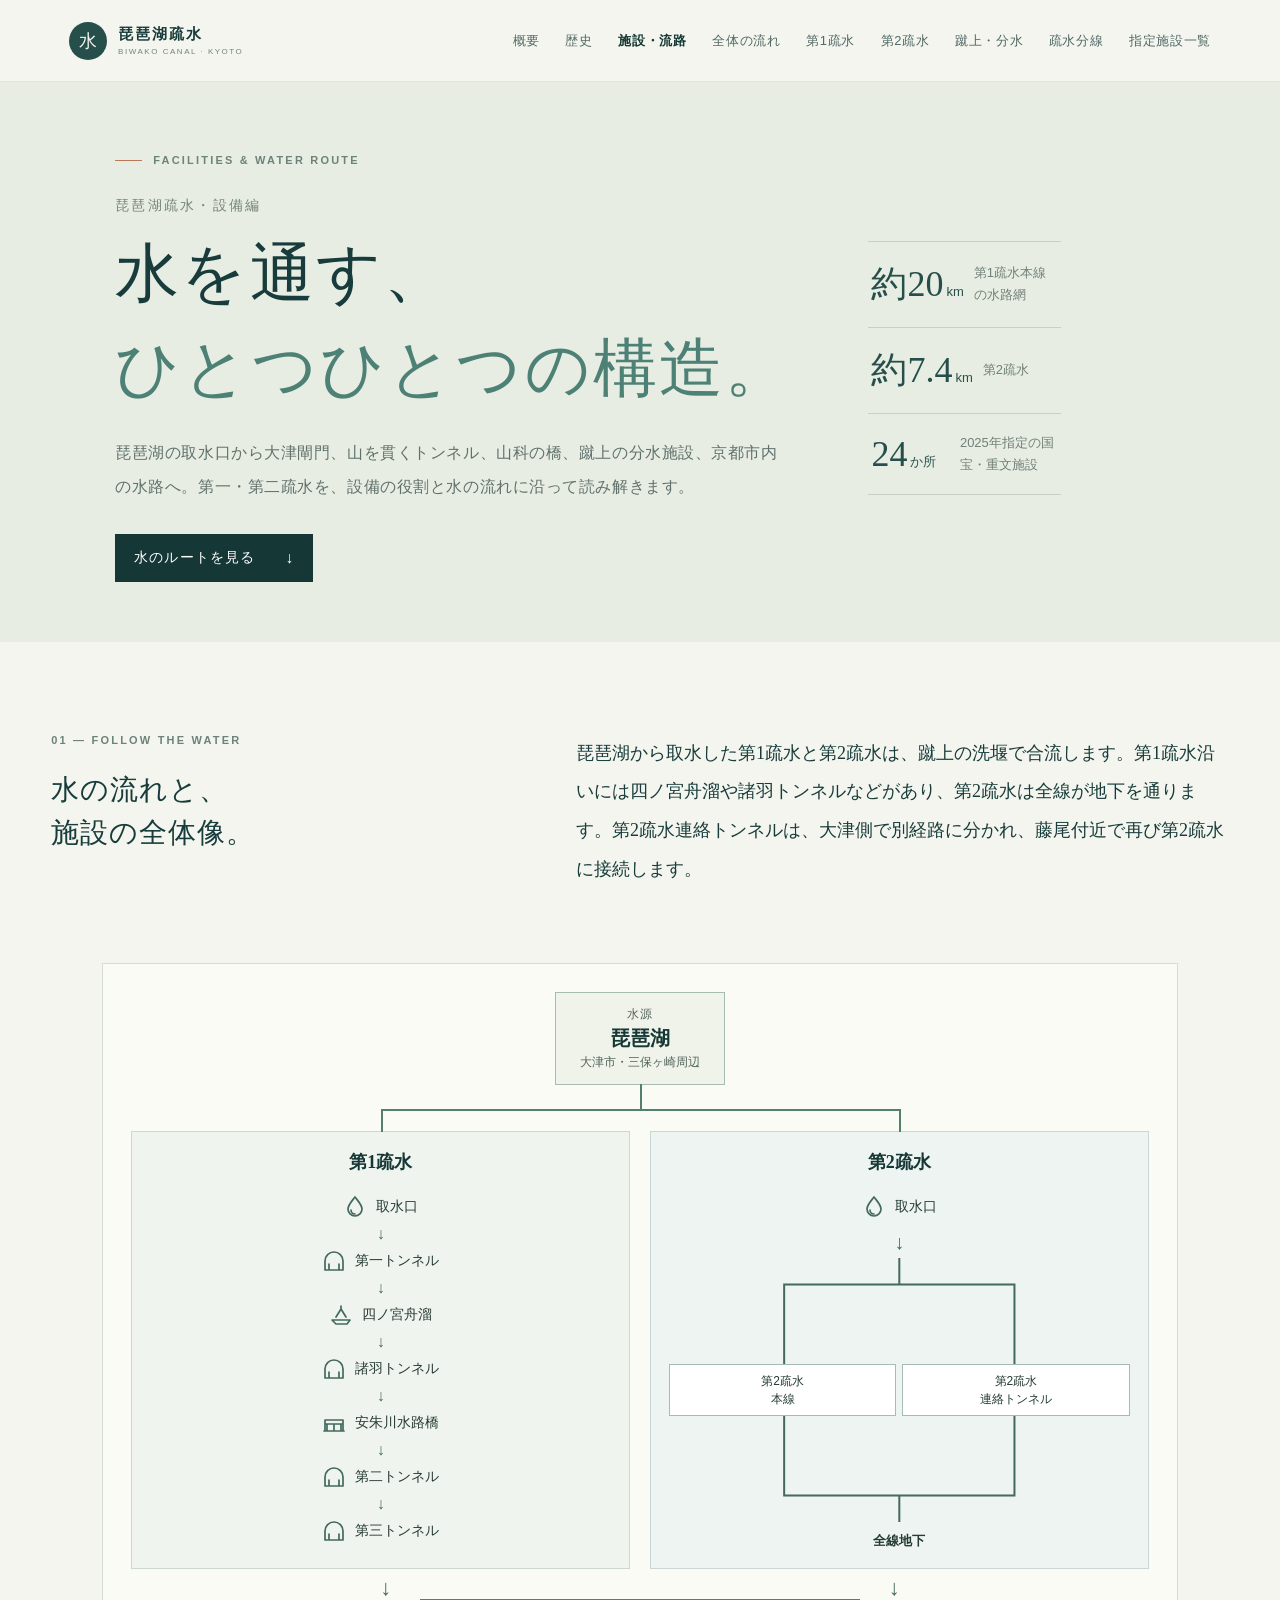
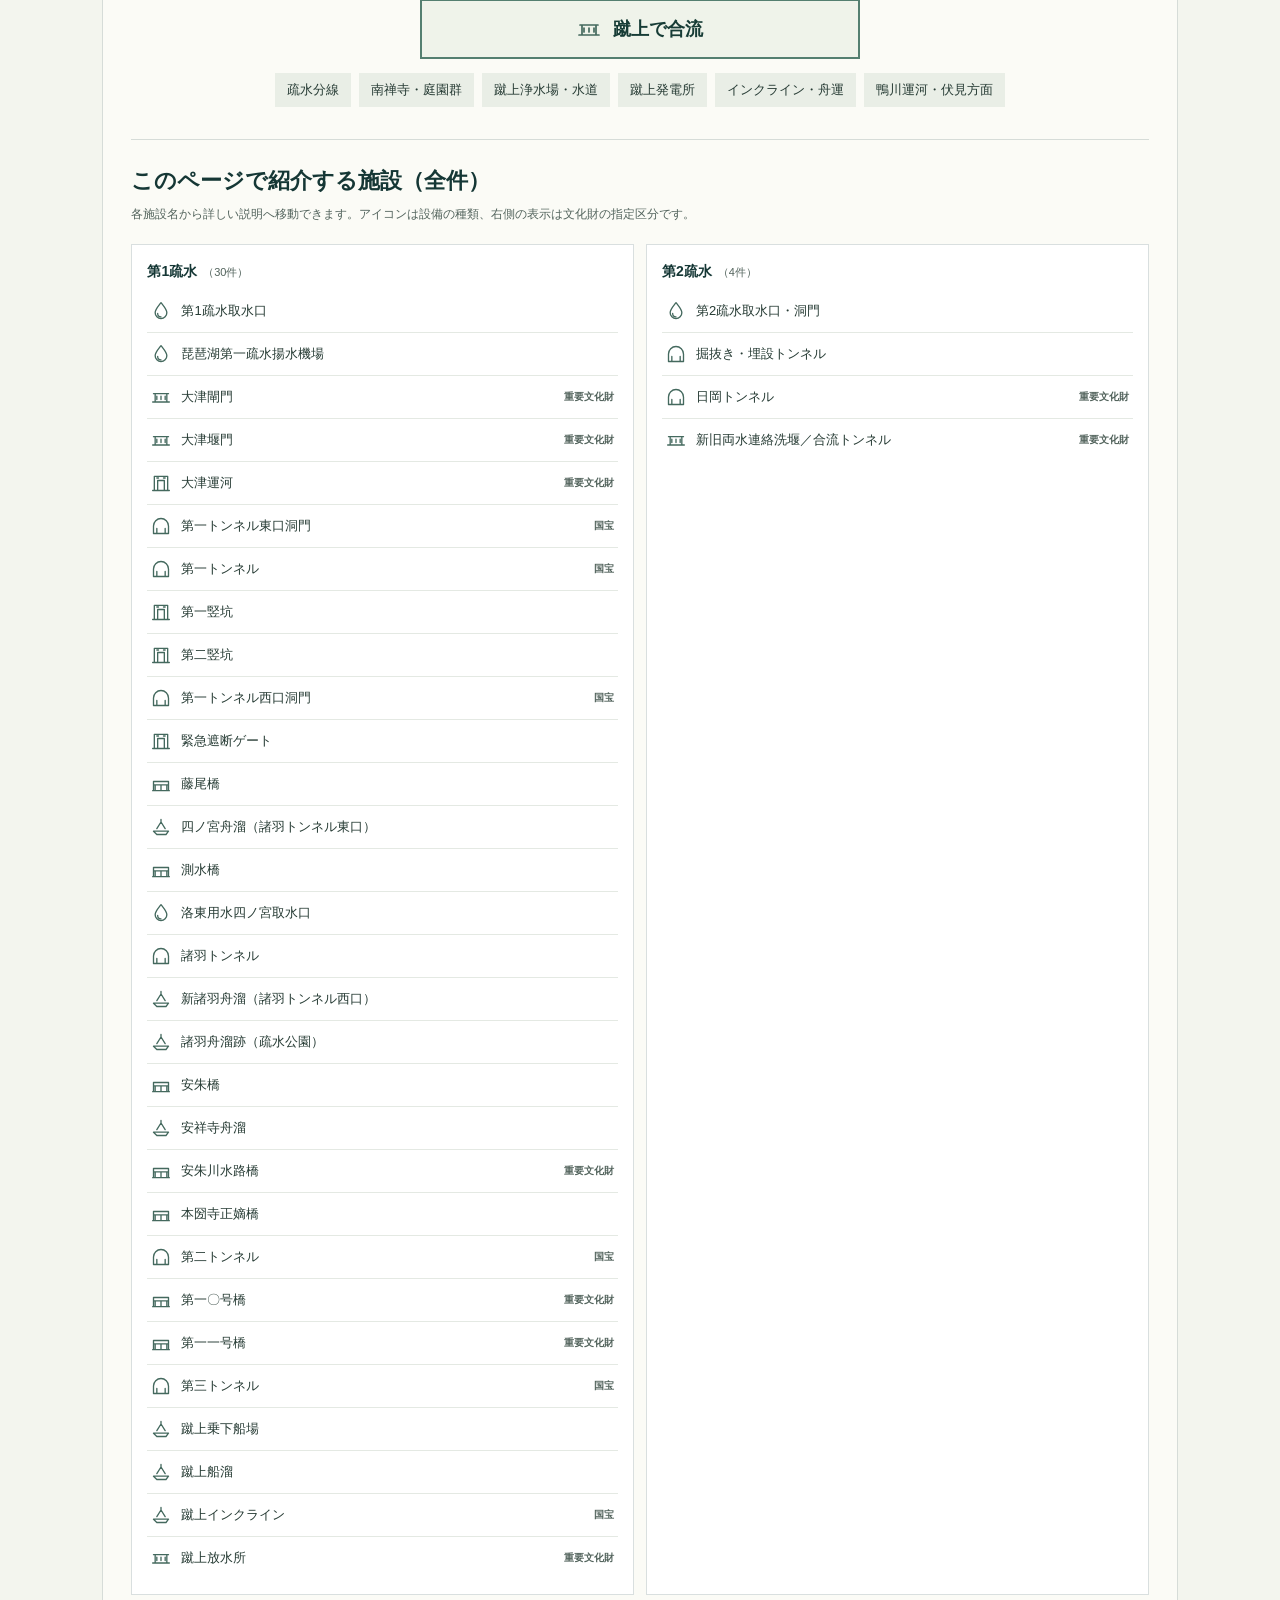
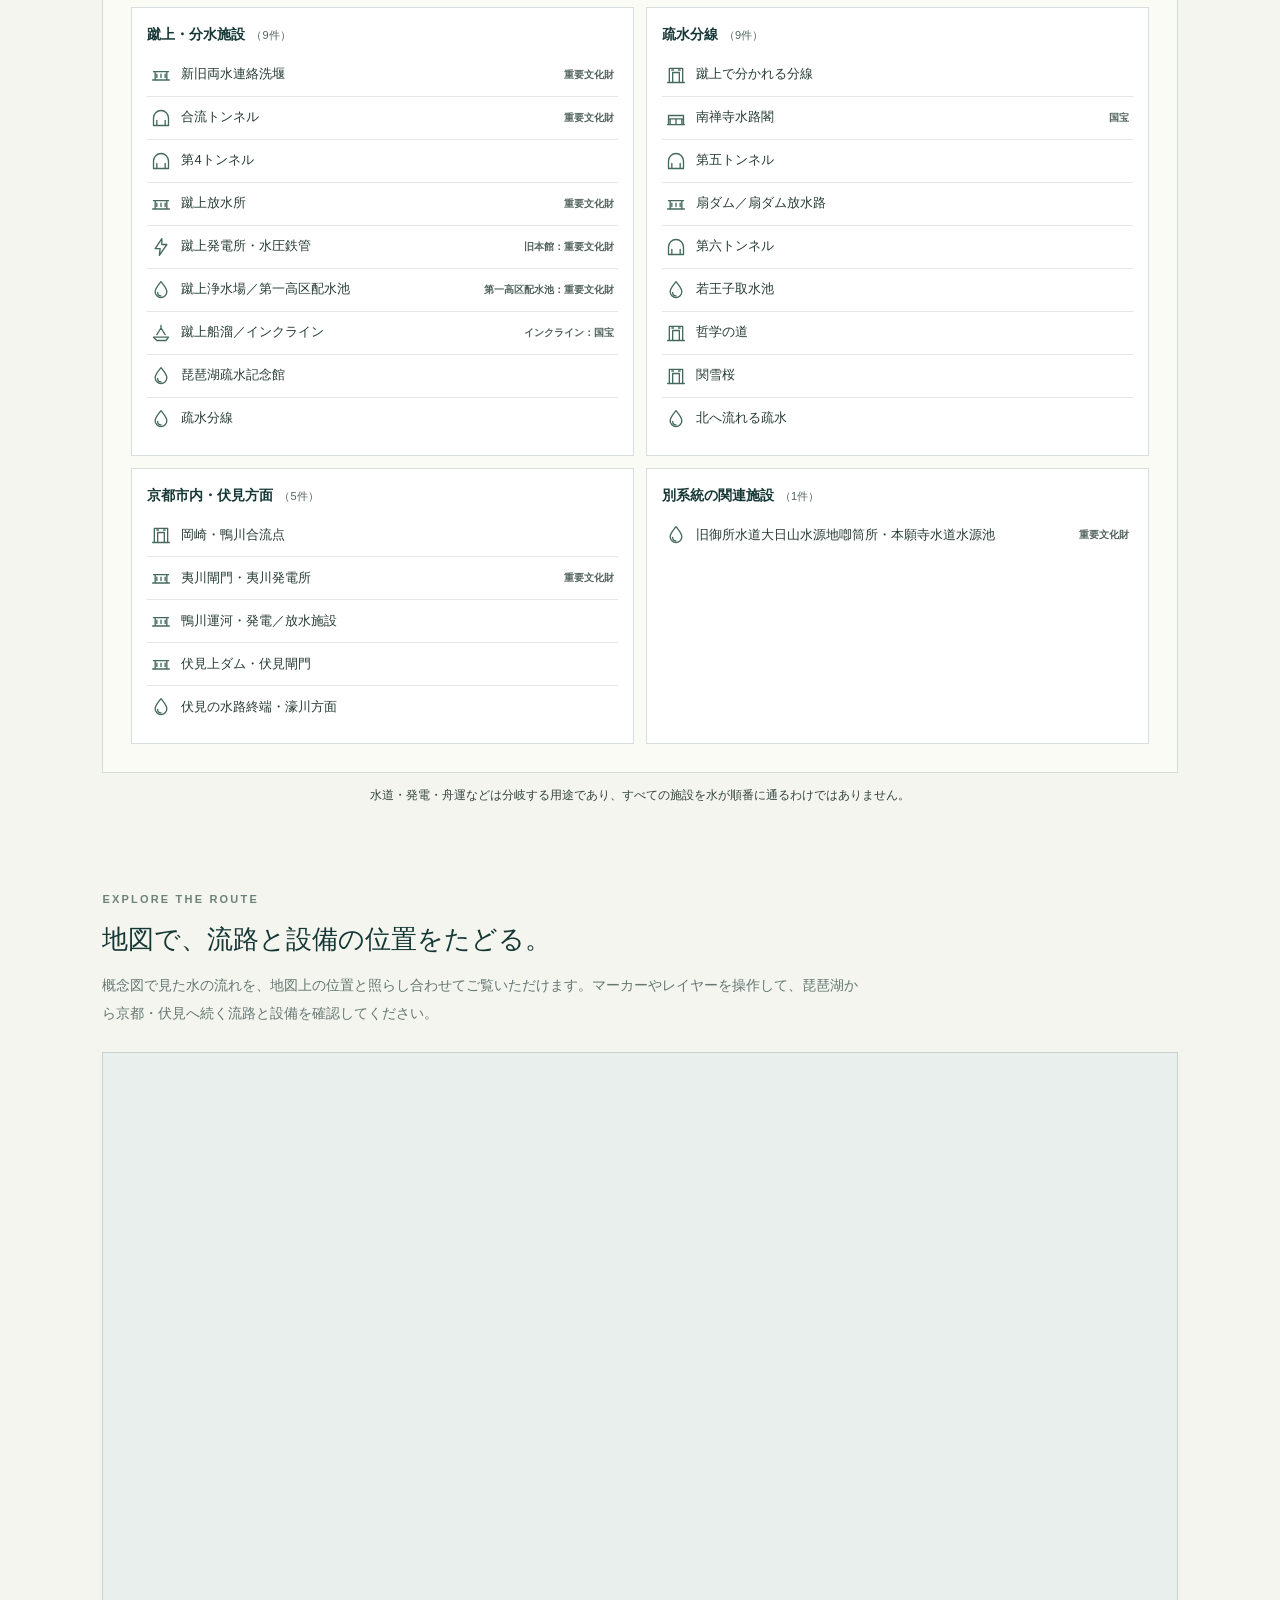
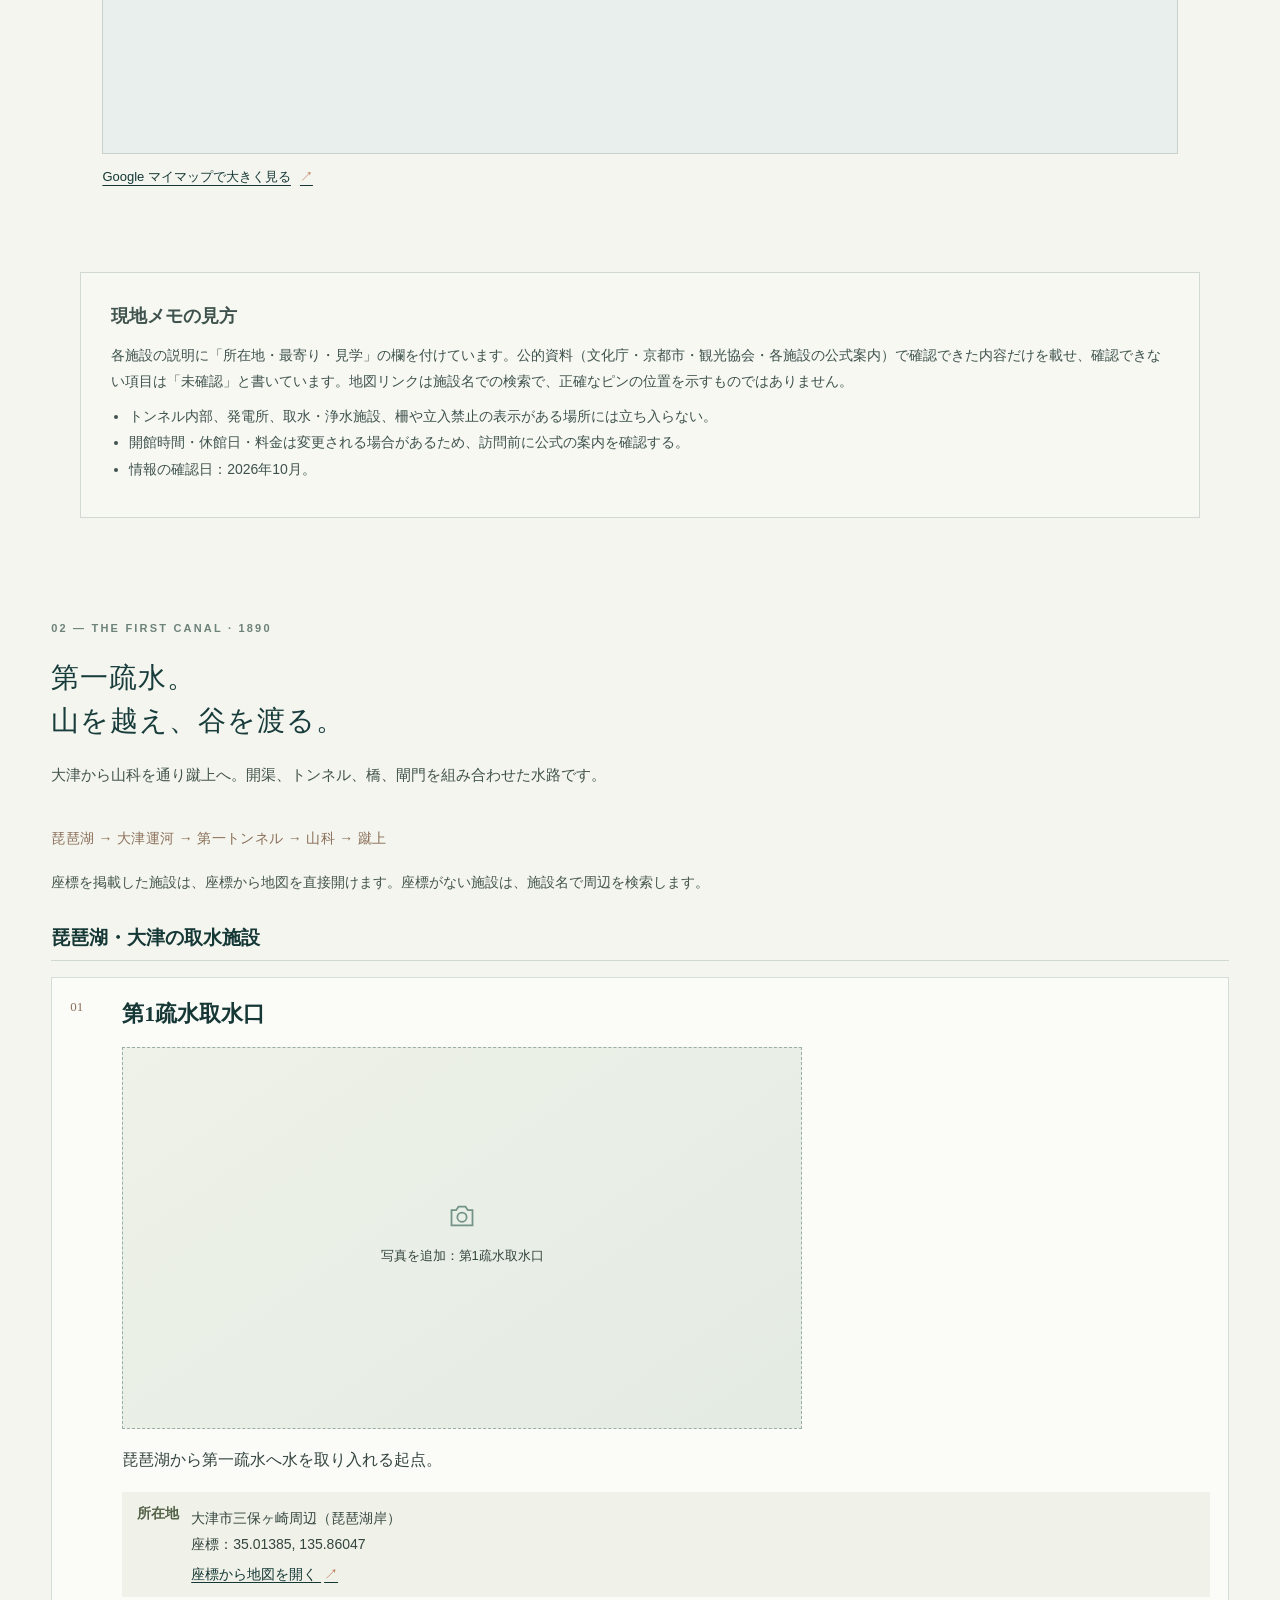
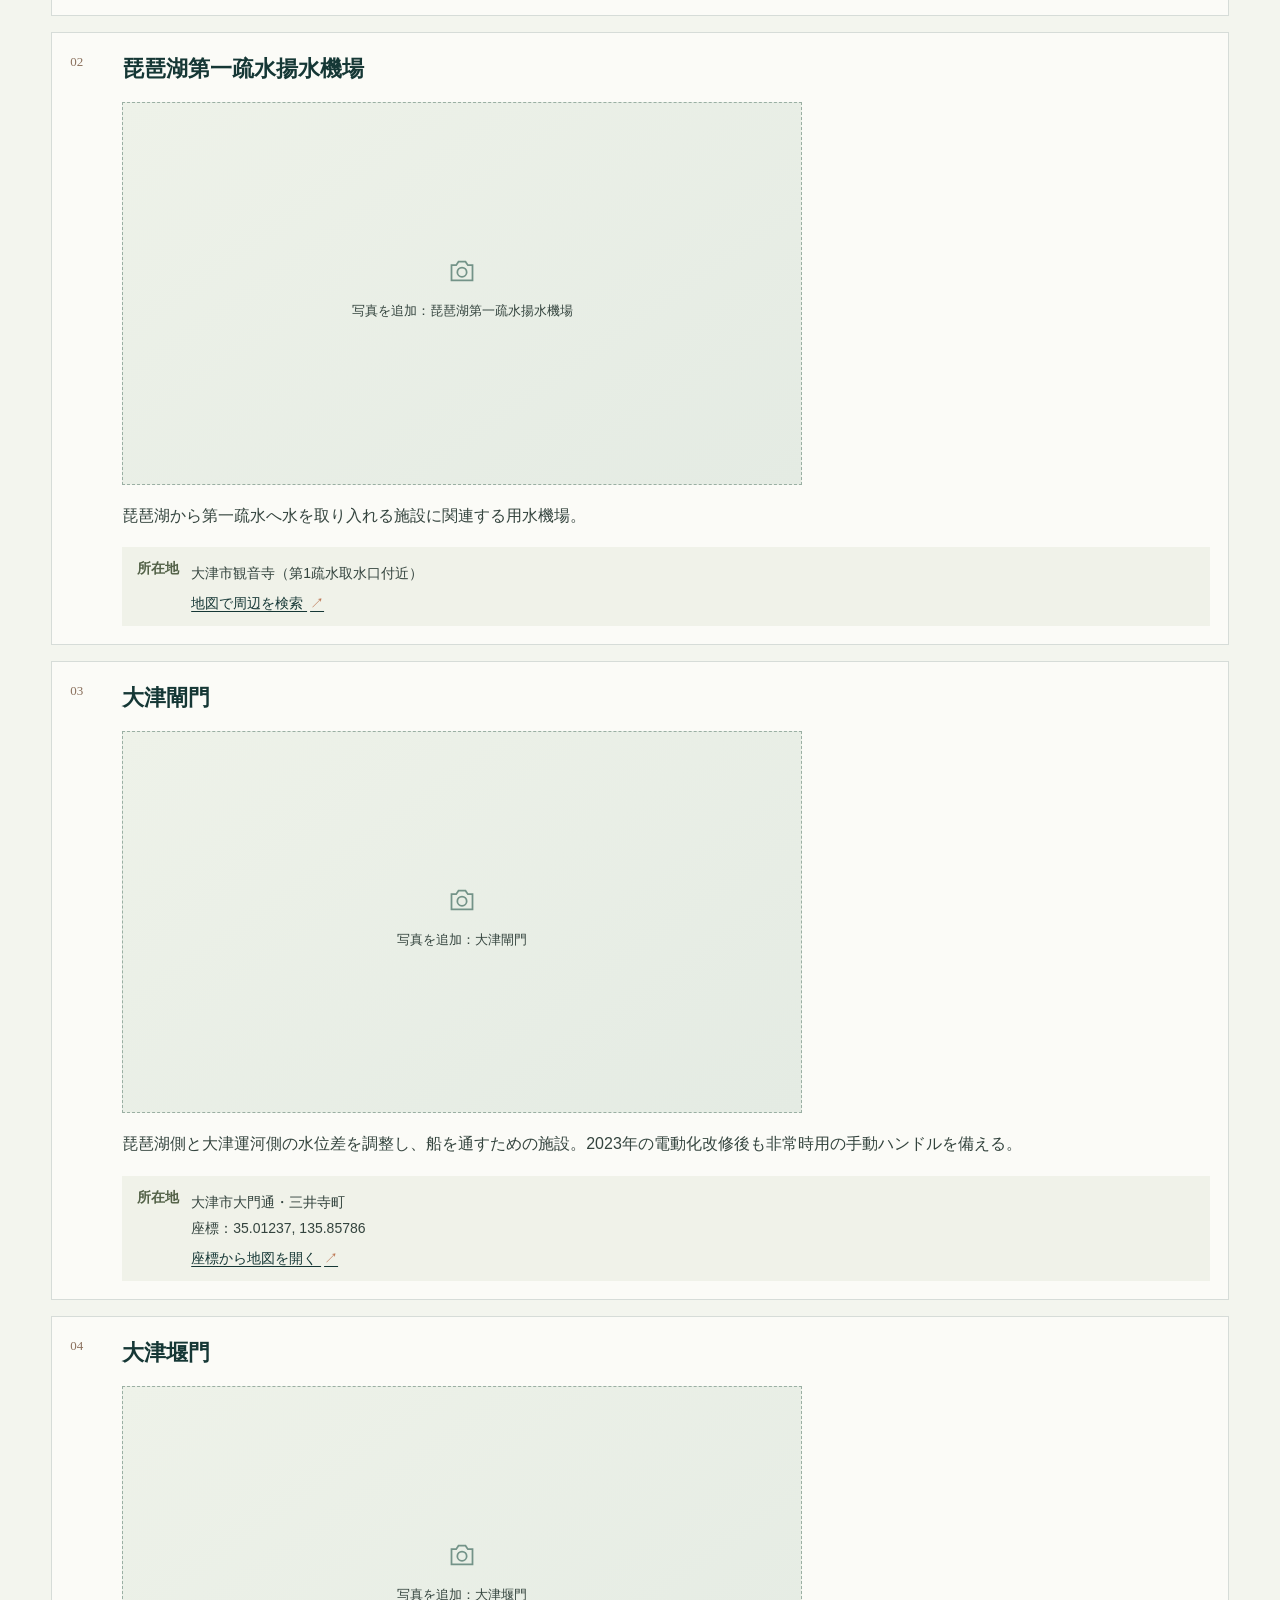
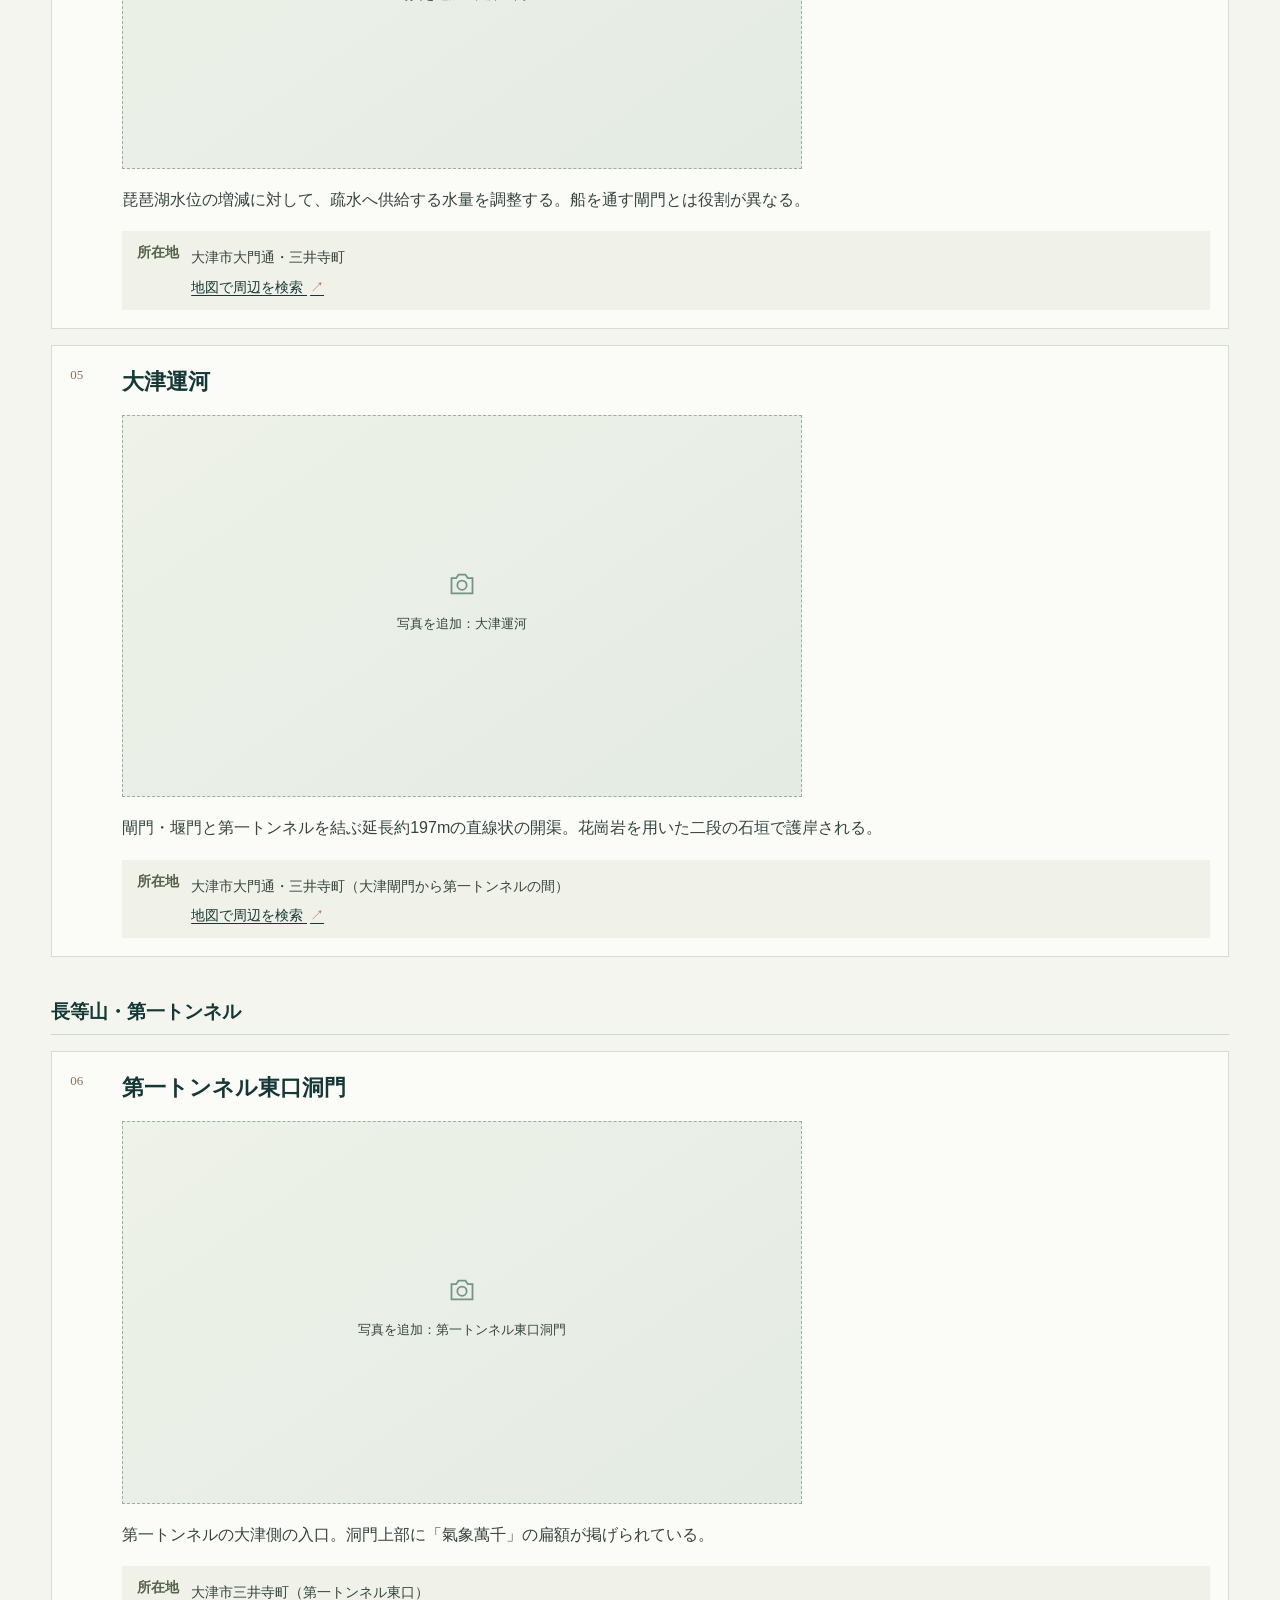
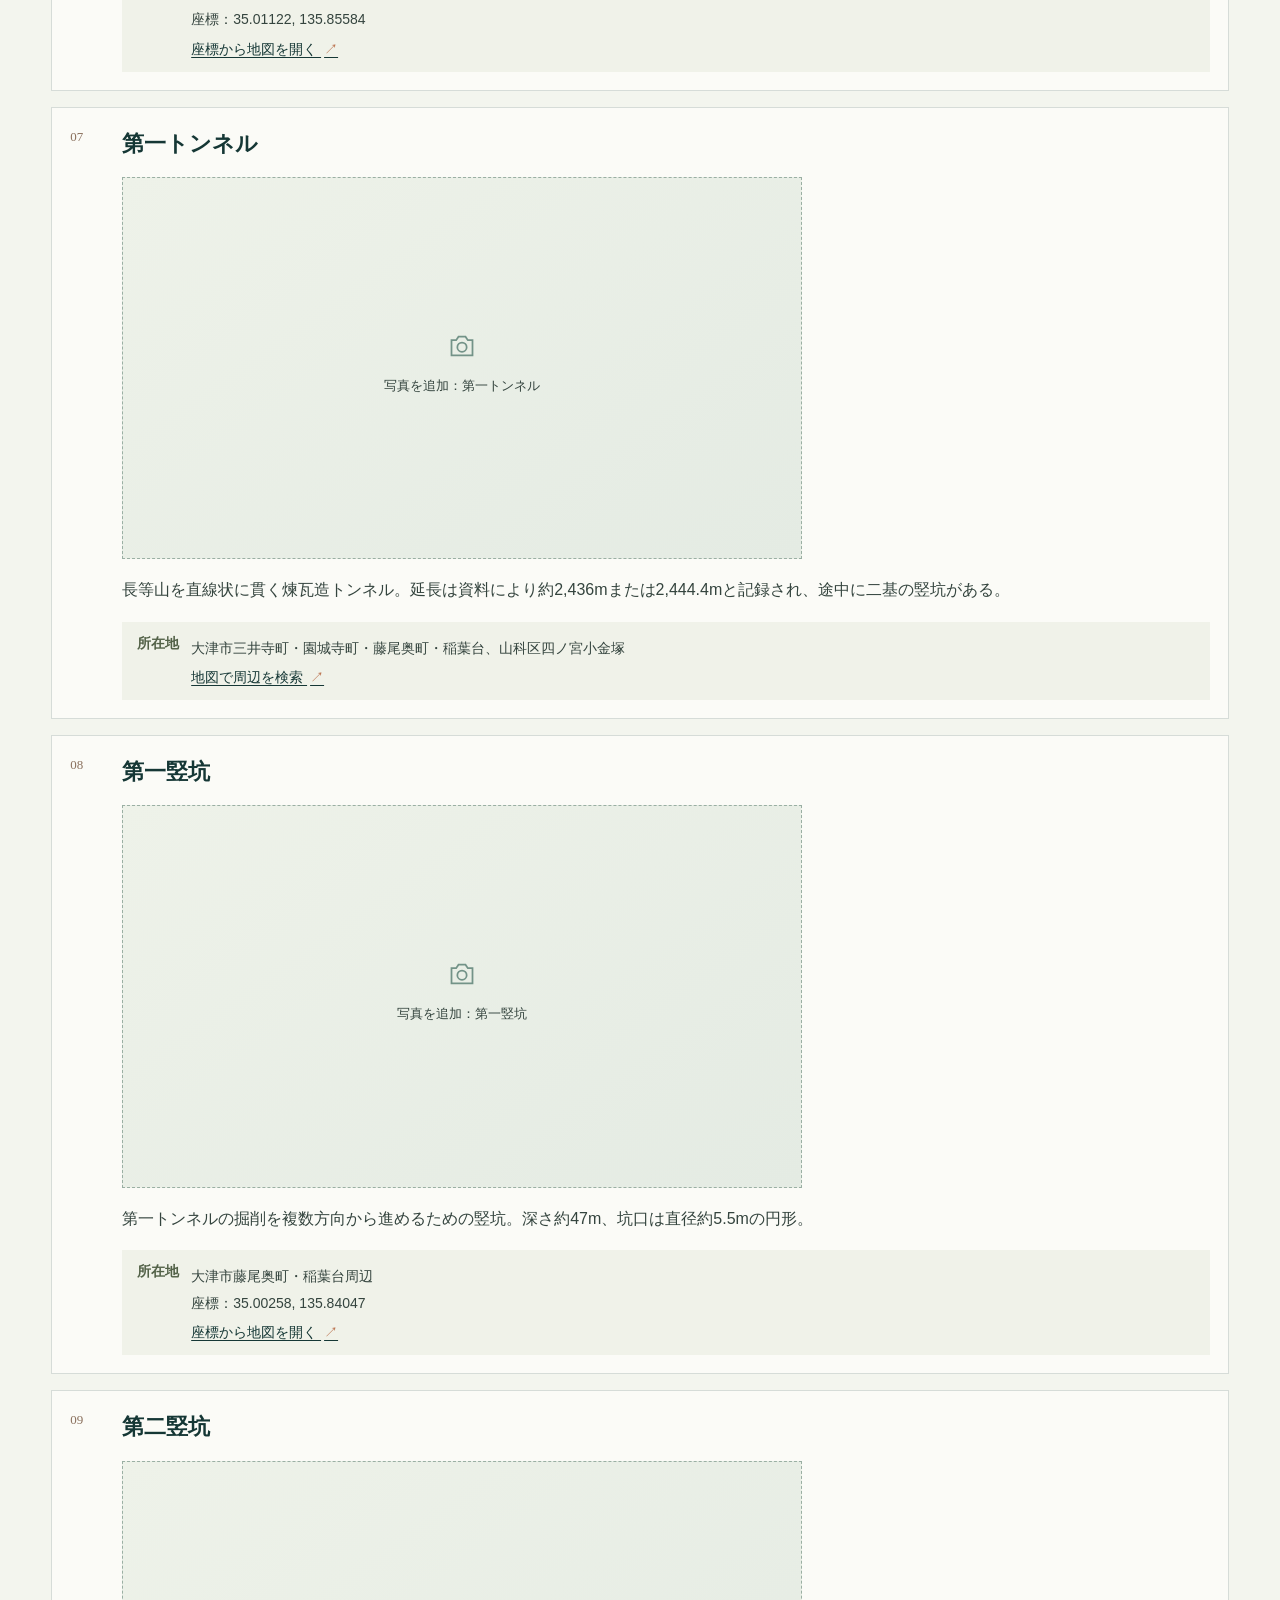
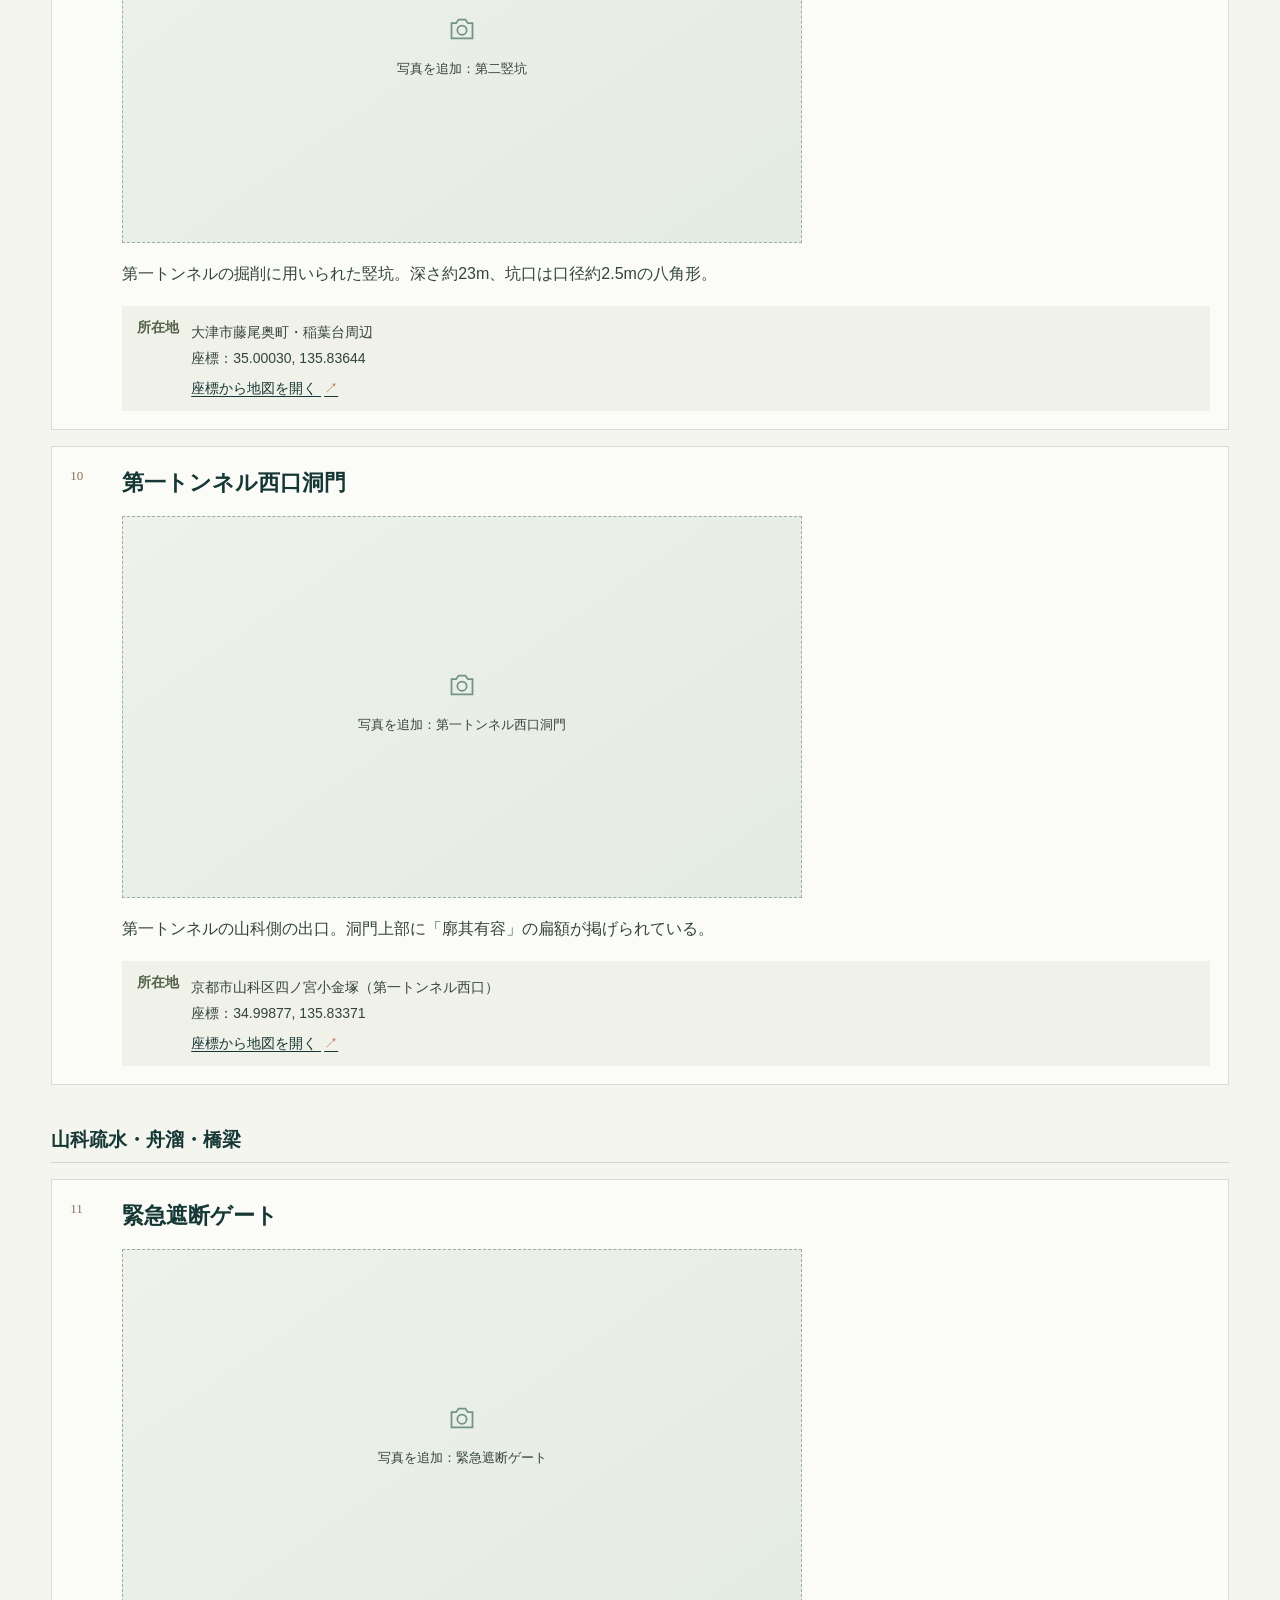
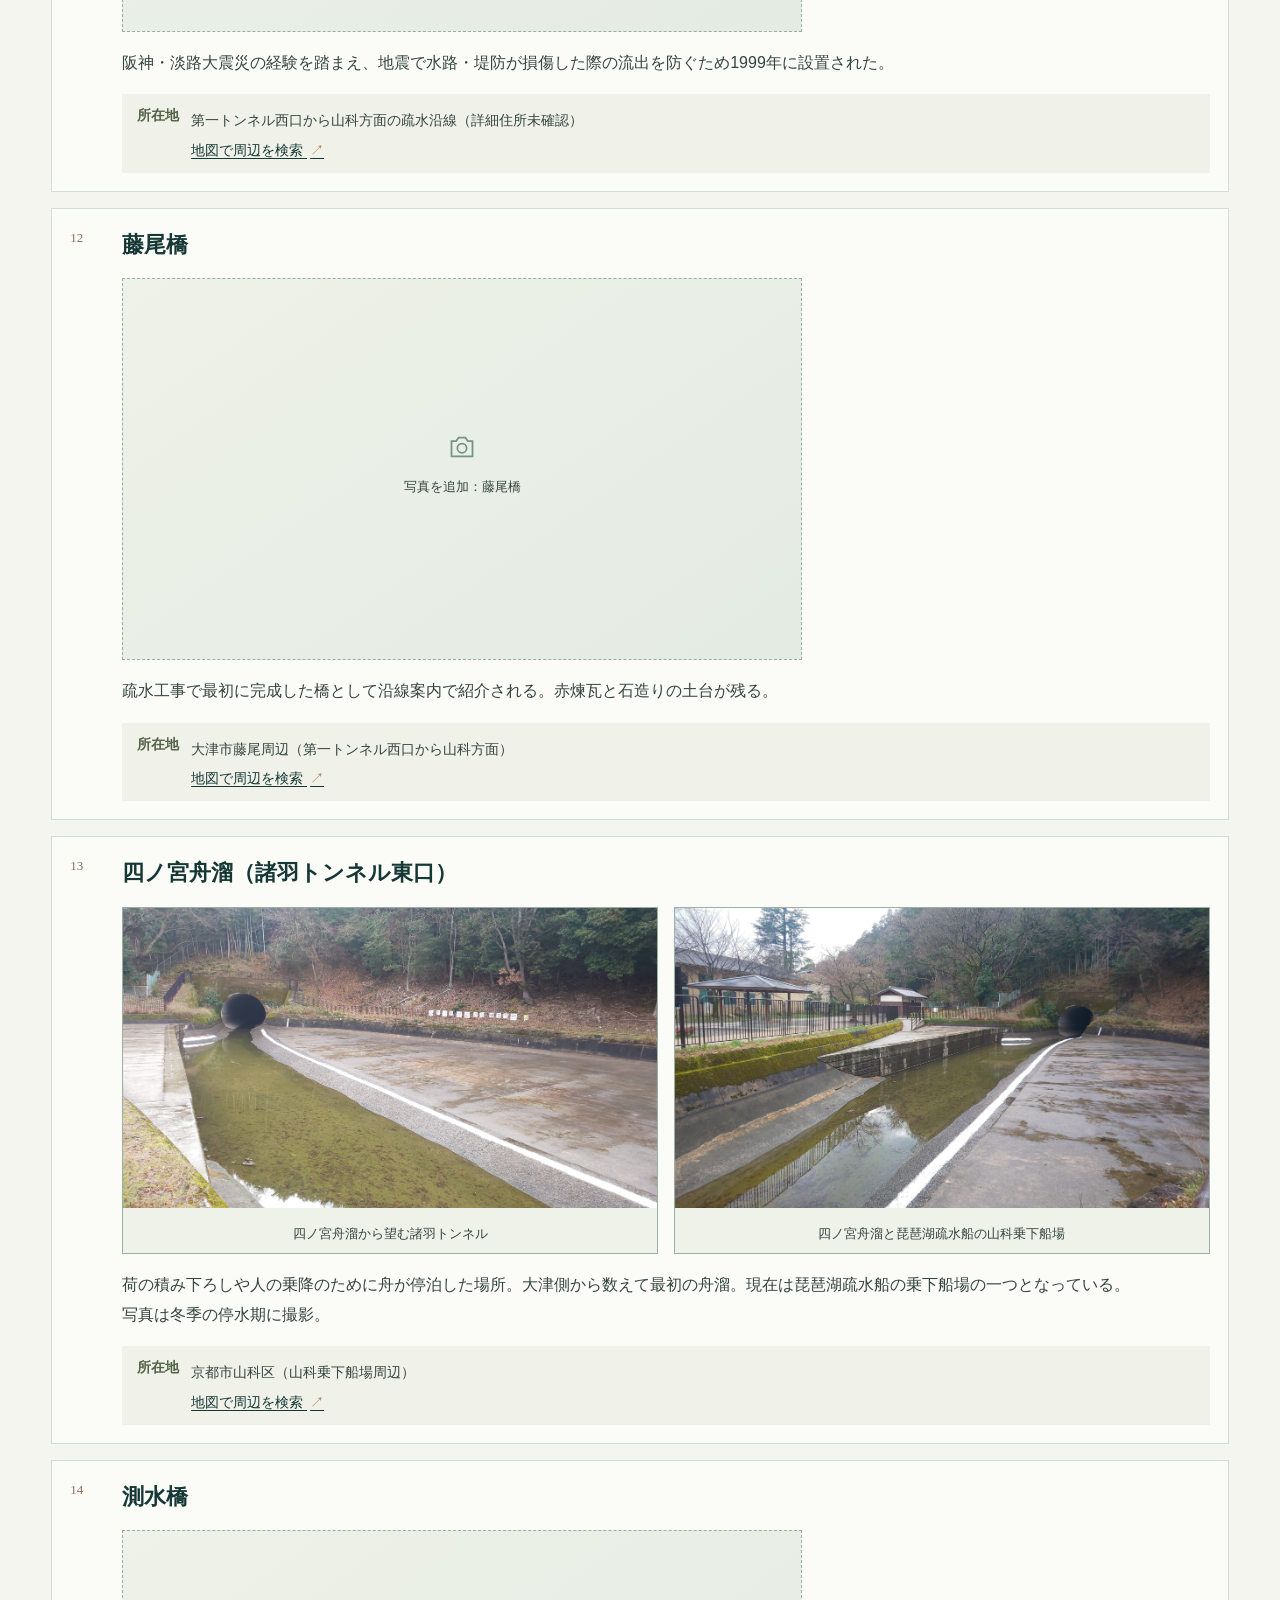
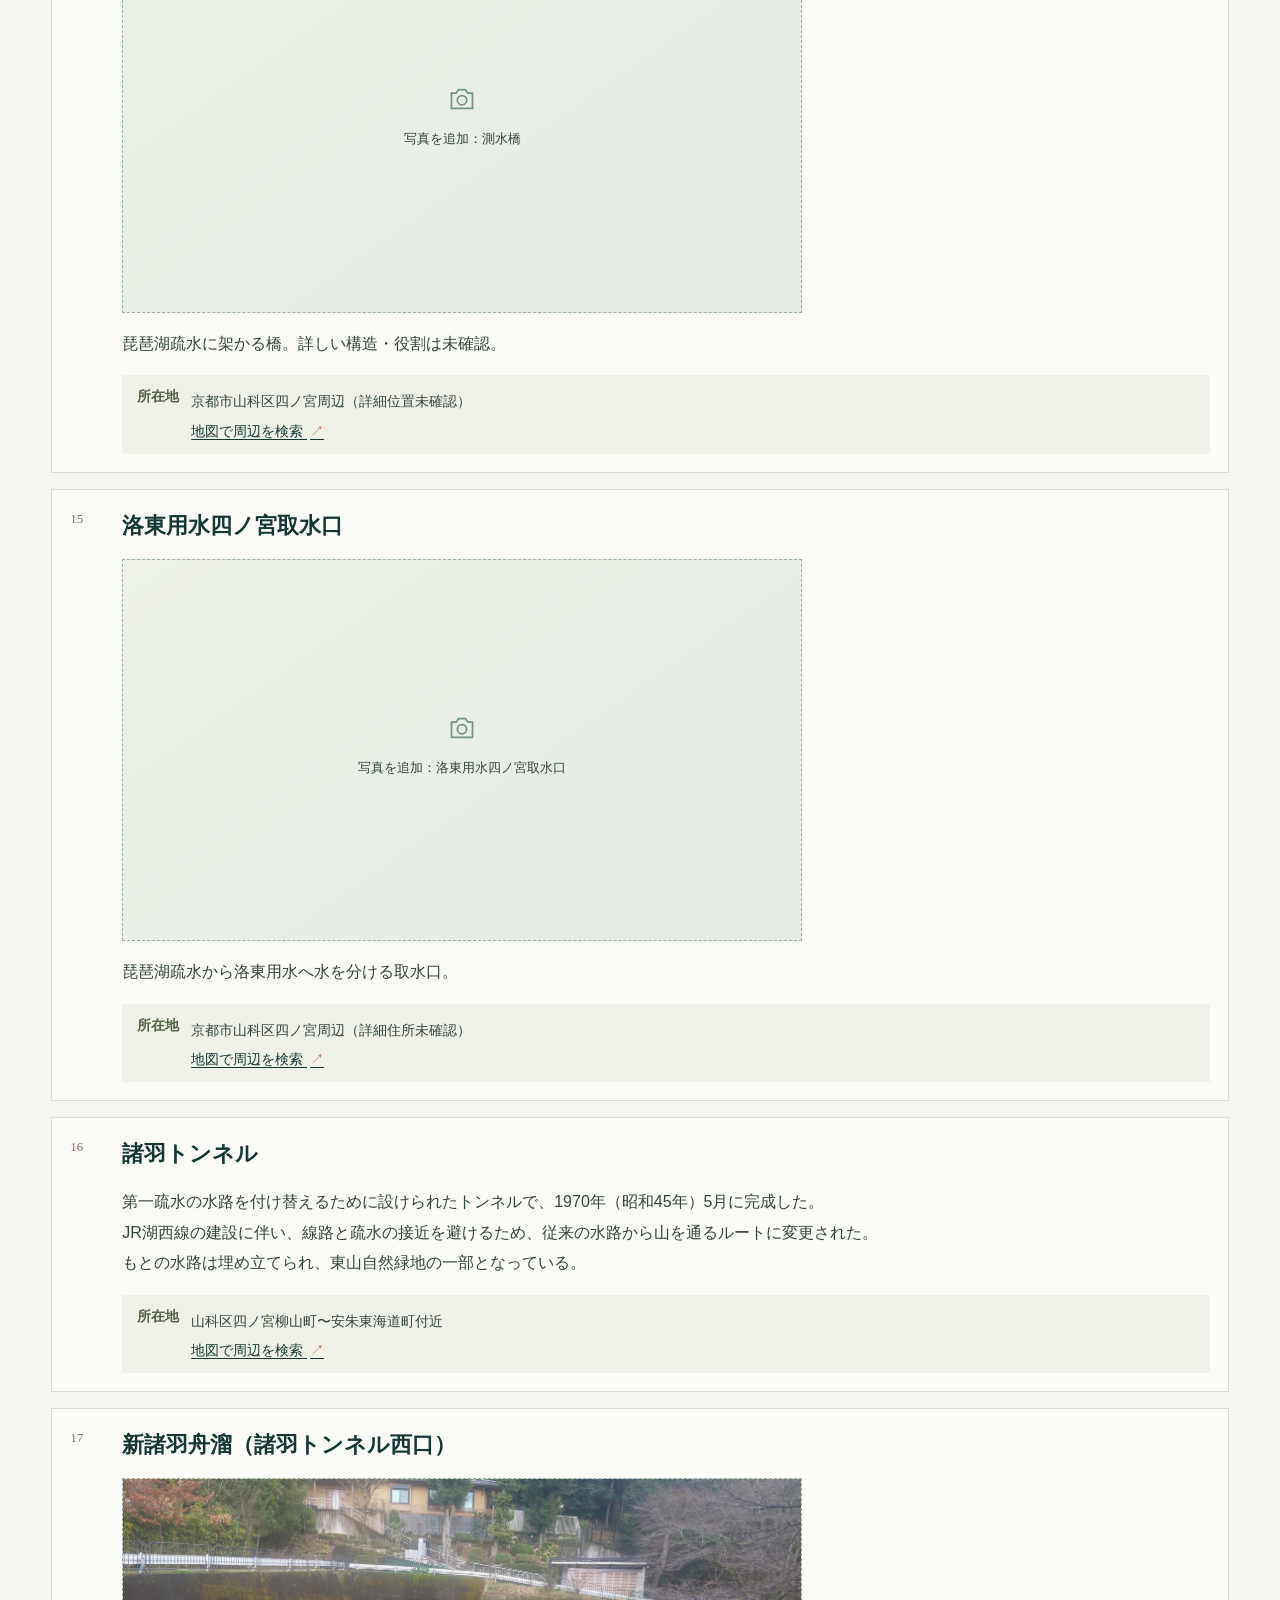
==== commit 8afd8aeb: "サマリから重複を削除" ====
--- a/facilities.html
+++ b/facilities.html
@@ -7,7 +7,7 @@
   <meta name="description" content="琵琶湖疏水の第一・第二疏水を、取水口からトンネル、橋、閘門、分水・放水設備まで流れに沿って解説します。">
   <title>設備と流路 — 琵琶湖疏水</title>
   <link rel="stylesheet" href="style.css?v=13">
-  <link rel="stylesheet" href="facilities.css?v=24">
+  <link rel="stylesheet" href="facilities.css?v=25">
   <script src="script.js" defer></script>
 </head>
 <body class="facilities-page">
@@ -67,8 +67,7 @@
         <h2>水の流れと、<br>施設の全体像。</h2>
       </div>
       <div class="facility-intro-copy">
-        <p>琵琶湖から取水した第1疏水と第2疏水は、蹴上の洗堰で合流します。第1疏水沿いには四ノ宮舟溜や諸羽トンネルなどがあり、第2疏水は全線が地下を通ります。第2疏水連絡トンネルは、大津側で別経路に分かれ、藤尾付近で再び第2疏水に接続する様子を模式的に示しています。</p>
-        <p class="facility-caution"><strong>一覧の基準：</strong>このページの個別解説と文化財一覧に掲載した施設をすべて載せています。文化財24施設は、個別解説にある施設も指定一覧として再掲しています。並びはページ内の説明順で、水が各施設を順番に通ることを示すものではありません。廃止・移設された施設や関連施設は、各説明で区別しています。</p>
+        <p>琵琶湖から取水した第1疏水と第2疏水は、蹴上の洗堰で合流します。第1疏水沿いには四ノ宮舟溜や諸羽トンネルなどがあり、第2疏水は全線が地下を通ります。第2疏水連絡トンネルは、大津側で別経路に分かれ、藤尾付近で再び第2疏水に接続します。</p>
       </div>
     </section>
 
@@ -132,14 +131,13 @@
         <div class="flow-washweir">
           <svg viewBox="0 0 24 24" aria-hidden="true"><path d="M3 8h18M5 8v10h14V8M2 18h20M7 11v4m5-4v4m5-4v4"/></svg>
           <strong>蹴上で合流</strong>
-          <span>洗堰で第1疏水と第2疏水が合流</span>
         </div>
         <div class="flow-outlets" aria-label="合流後の主な水路・用途">
           <span>疏水分線</span><span>南禅寺・庭園群</span><span>蹴上浄水場・水道</span><span>蹴上発電所</span><span>インクライン・舟運</span><span>鴨川運河・伏見方面</span>
         </div>
         <section class="flow-index" aria-labelledby="flow-index-heading">
           <h3 id="flow-index-heading">このページで紹介する施設（全件）</h3>
-          <p>各施設名から詳しい説明へ移動できます。アイコンは設備の種類の目安です。</p>
+          <p>各施設名から詳しい説明へ移動できます。アイコンは設備の種類、右側の表示は文化財の指定区分です。</p>
           <div class="flow-index-grid">
             <section class="flow-index-group"><h4>第1疏水</h4><ul data-flow-list="first"></ul></section>
             <section class="flow-index-group"><h4>第2疏水</h4><ul data-flow-list="second"></ul></section>
@@ -147,7 +145,6 @@
             <section class="flow-index-group"><h4>疏水分線</h4><ul data-flow-list="branch"></ul></section>
             <section class="flow-index-group"><h4>京都市内・伏見方面</h4><ul data-flow-list="downstream"></ul></section>
             <section class="flow-index-group"><h4>別系統の関連施設</h4><ul data-flow-list="related"></ul></section>
-            <section class="flow-index-group inventory-flow-group"><h4>2025年指定 · 国宝・重要文化財24施設</h4><ul data-flow-list="inventory"></ul></section>
           </div>
         </section>
       </div>
@@ -806,7 +803,7 @@
                 <img src="img/sinkyu_ryosuirenraku_araizeki.jpg" alt="新旧両水連絡洗堰">
                 <figcaption>新旧両水連絡洗堰</figcaption>
               </figure>
-              <p>1912年に築造された石造・コンクリート造の洗堰で、延長は28.3m。山科の日ノ岡で第2疏水の水を第1疏水系統へ連絡する施設です。蹴上の合流地点とは区別して示します。</p>
+              <p>1912年に築造された石造・コンクリート造の洗堰で、延長は28.3m。山科の日ノ岡で第2疏水の水を第1疏水系統へ連絡する施設。</p>
               <div class="first-facility-location"><span>所在地</span><p>山科区日ノ岡一切経谷町</p></div>
             </div>
           </article>
--- a/facilities.css
+++ b/facilities.css
@@ -62,8 +62,7 @@
 .flow-index-link:hover, .flow-index-link:focus-visible { color: #173c36; text-decoration: underline; text-underline-offset: 3px; }
 .flow-index-icon { width: 20px; height: 20px; flex: 0 0 20px; fill: none; stroke: #44695e; stroke-width: 1.6; stroke-linecap: round; stroke-linejoin: round; }
 .flow-index-label { min-width: 0; overflow-wrap: anywhere; }
-.inventory-flow-group { grid-column: 1 / -1; }
-.inventory-flow-group ul { display: grid; grid-template-columns: repeat(2, minmax(0, 1fr)); column-gap: 20px; }
+.flow-heritage-badge { flex: 0 0 auto; margin-left: auto; color: #52635c; font-size: 10px; font-weight: 600; white-space: nowrap; }
 .diagram-caption { max-width: 1200px; margin: 12px auto 0; color: #34443e; font-size: 12px; line-height: 1.8; text-align: center; }
 .facility-map-section { padding: 0 8vw 86px; }
 .facility-map-inner { max-width: 1200px; margin: 0 auto; }
@@ -112,7 +111,7 @@
 .field-guide-note ul { padding-left: 1.3em; }
 .downstream-section .facility-field { background: #eef2e6; }
 @media (max-width: 760px) { .field-guide-note { margin-inline: 5vw; padding: 20px 18px; } .facility-field>div { grid-template-columns: 1fr; gap: 0; } }
-@media (max-width: 760px) { .flow-index-grid, .inventory-flow-group ul { grid-template-columns: 1fr; } .inventory-flow-group { grid-column: auto; } }
+@media (max-width: 760px) { .flow-index-grid { grid-template-columns: 1fr; } }
 .keage-section { display: grid; grid-template-columns: .8fr 1.2fr; gap: 5vw; }
 .branch-section { display: grid; grid-template-columns: .8fr 1.2fr; gap: 5vw; }
 .section-lead { margin: 0 0 20px; color: #586a64; font-family: var(--serif); font-size: 14px; line-height: 2; }
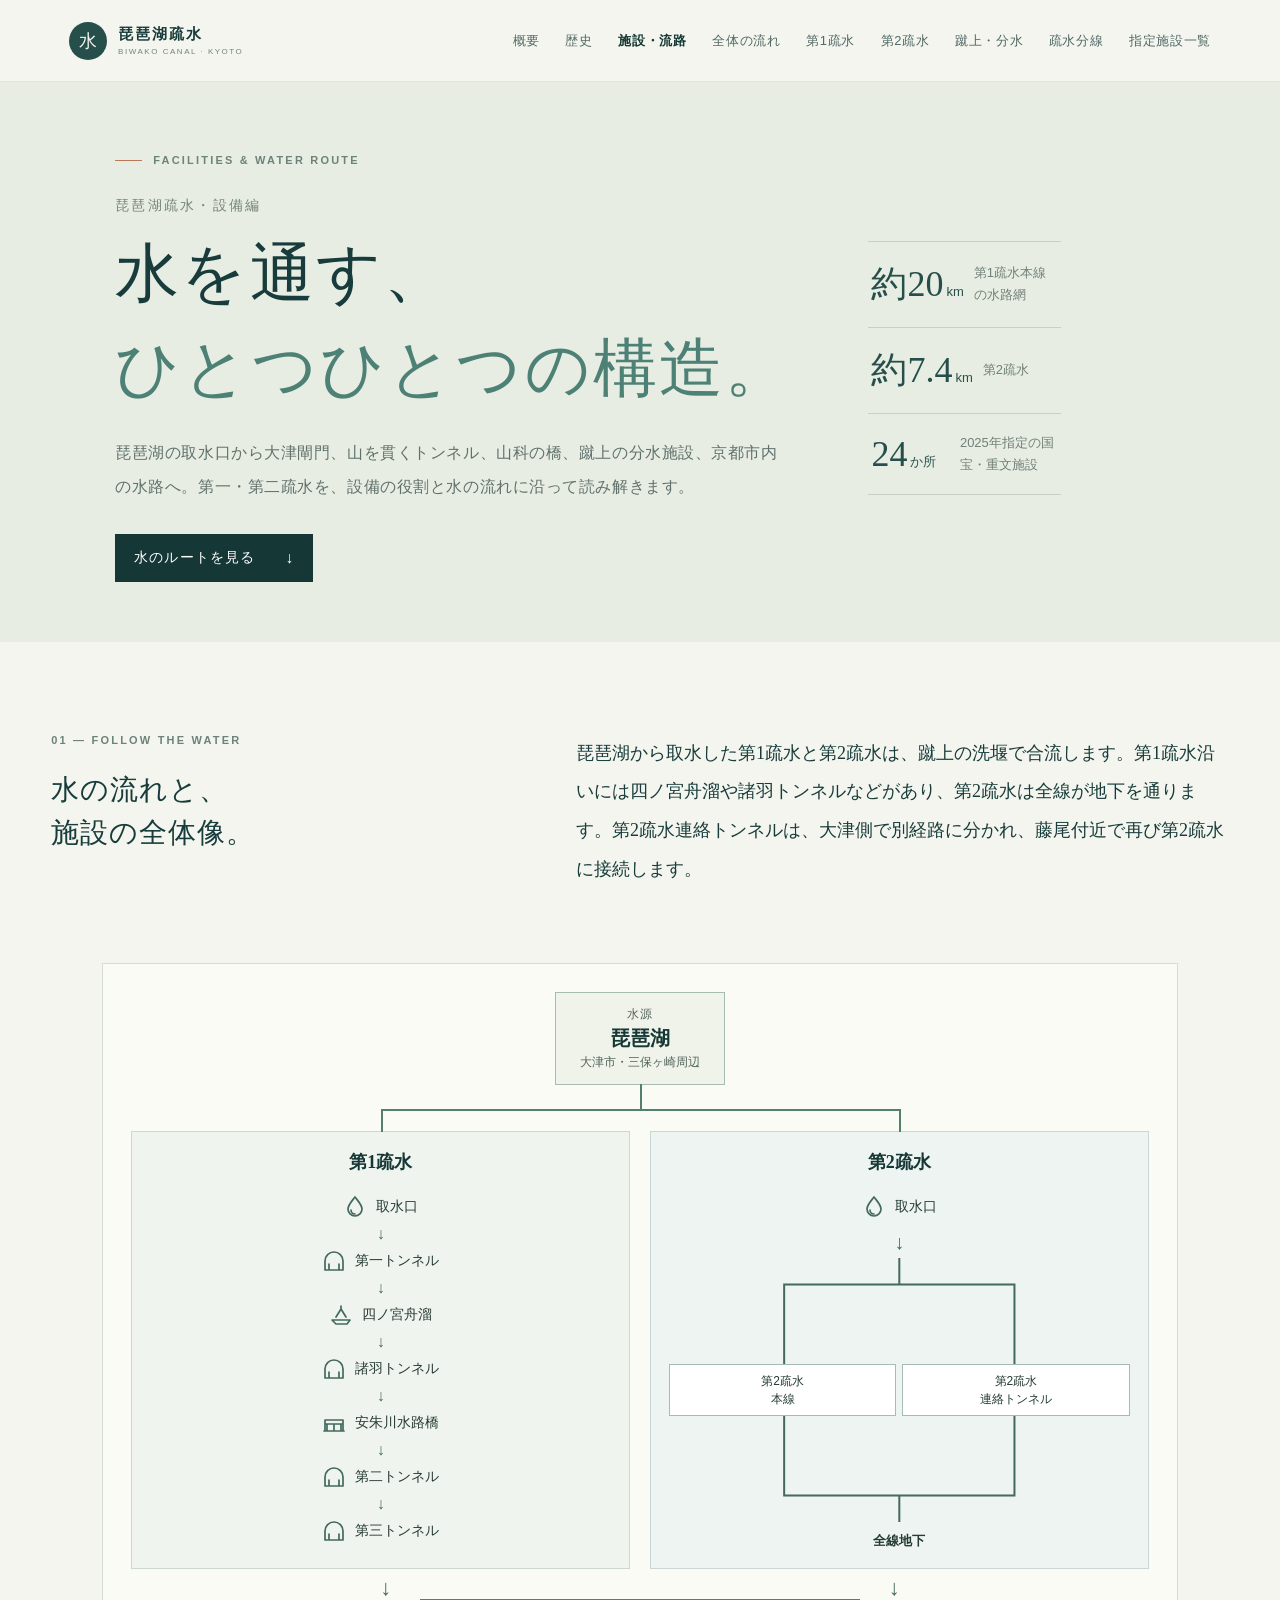
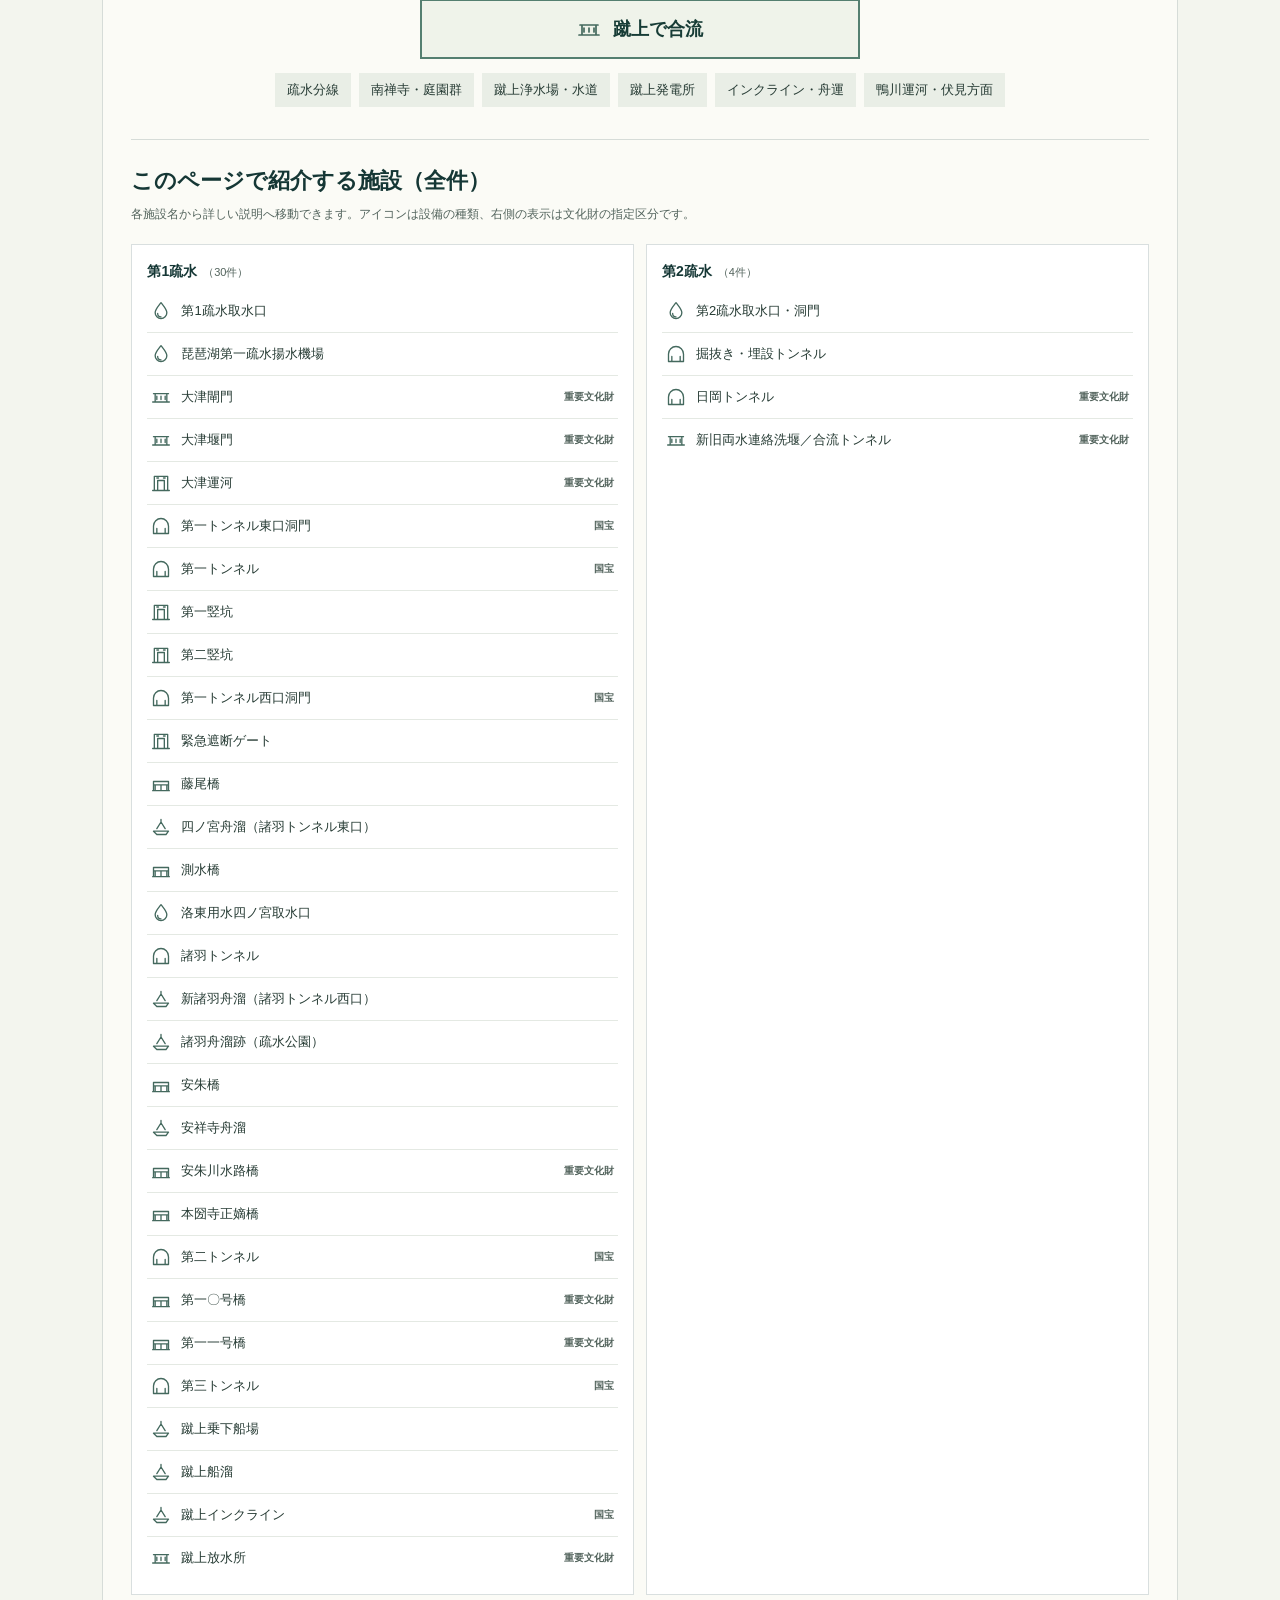
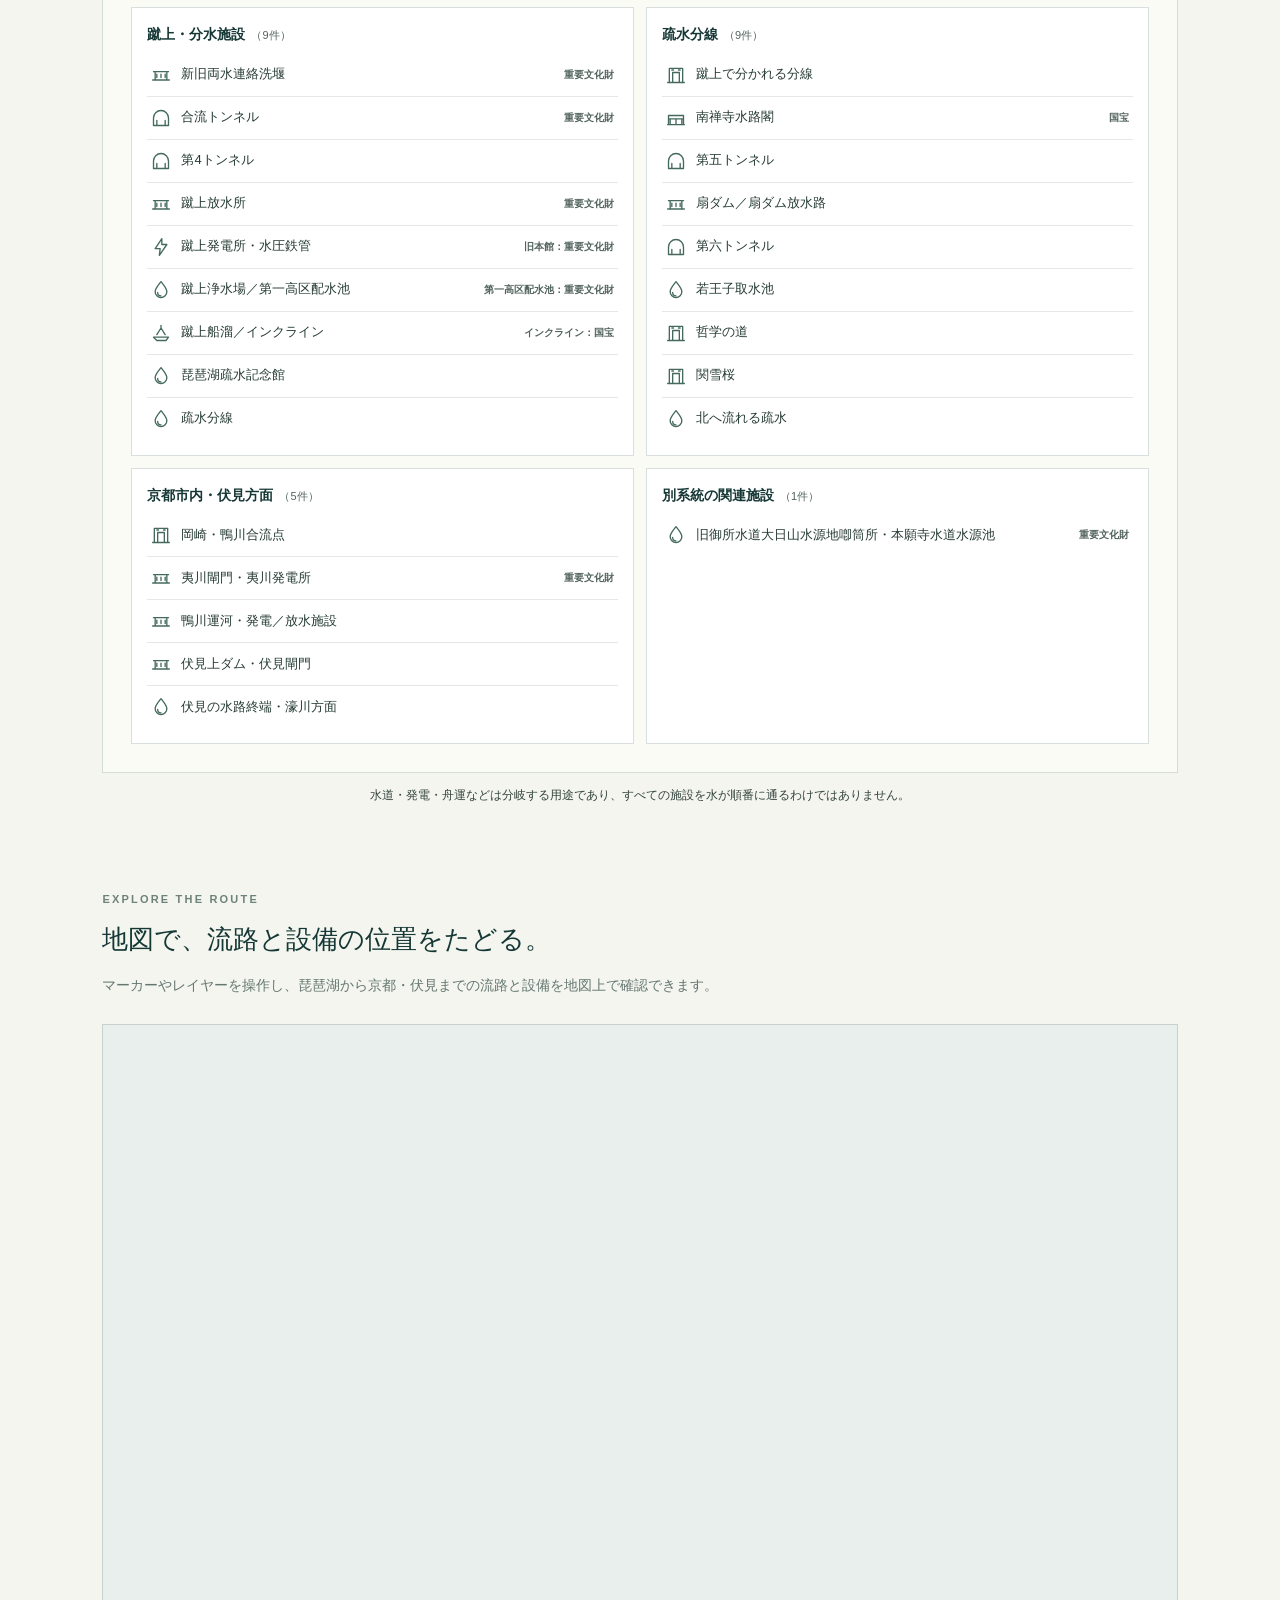
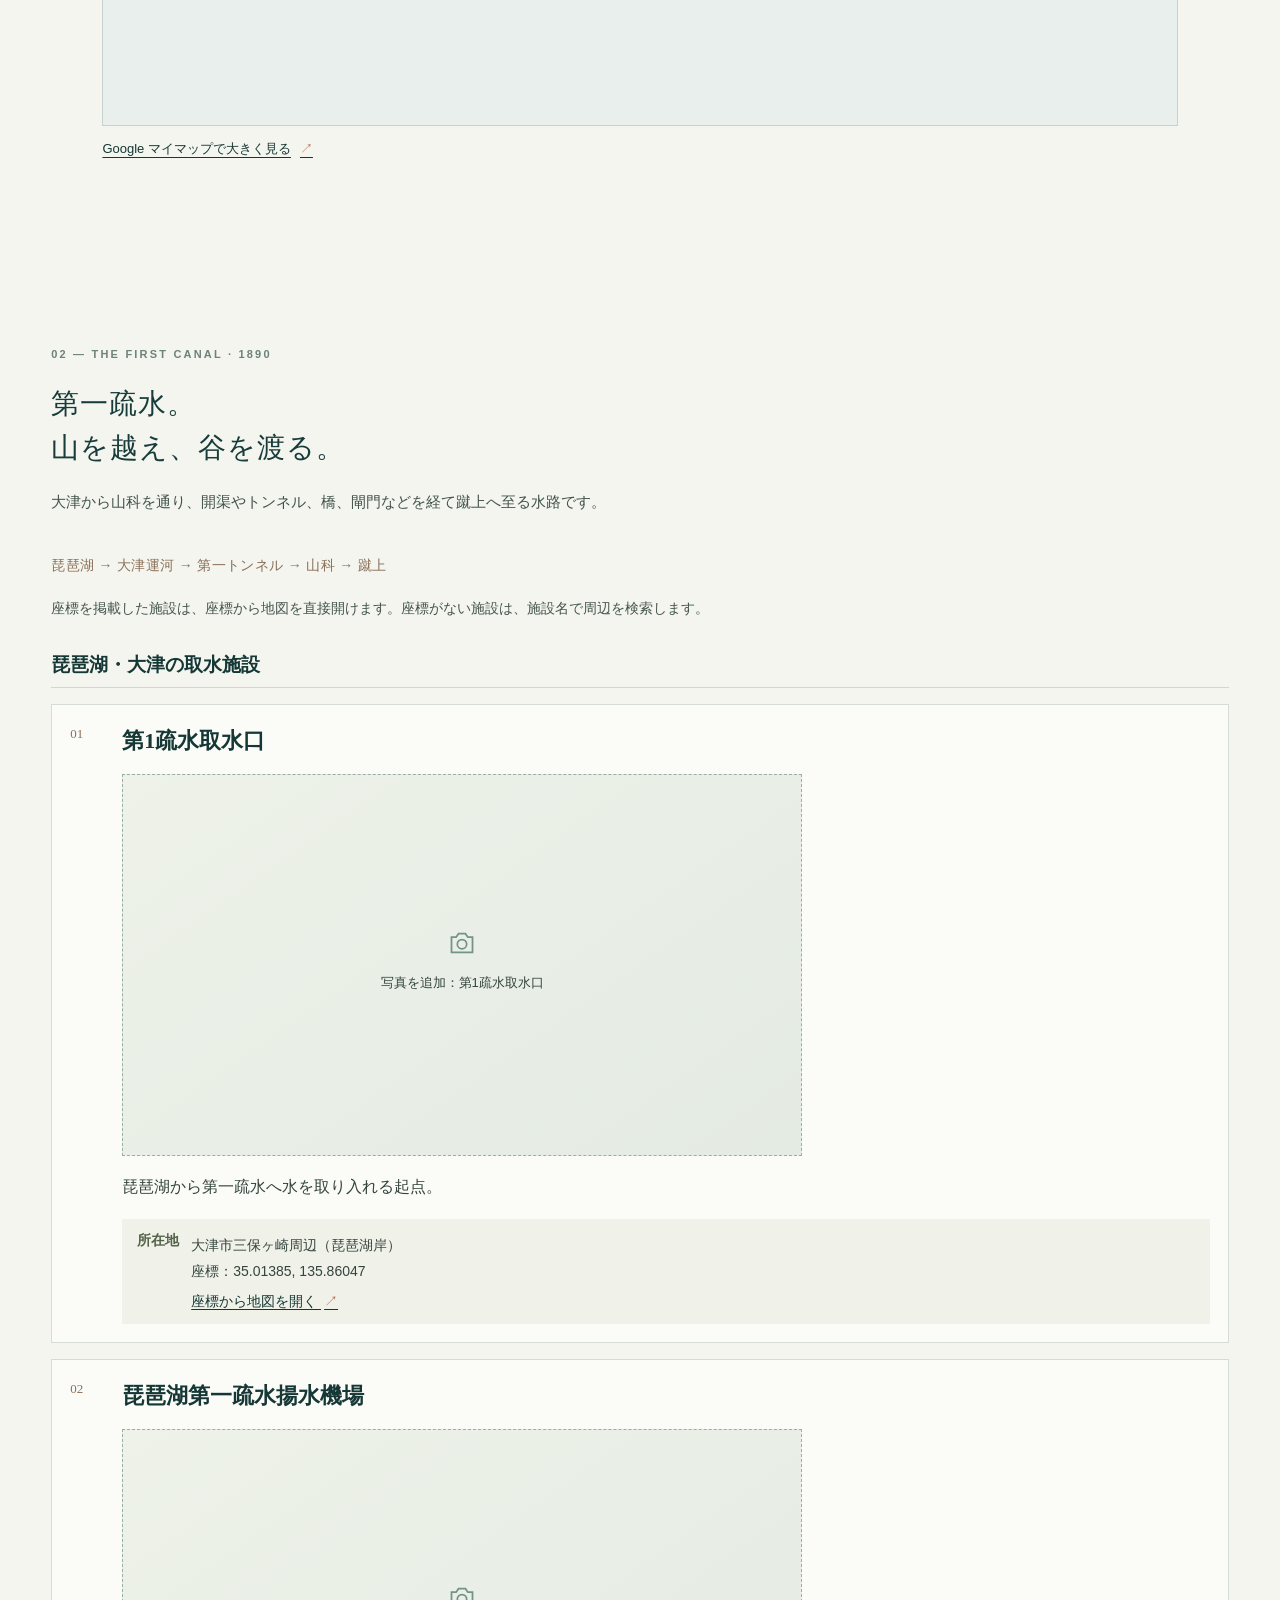
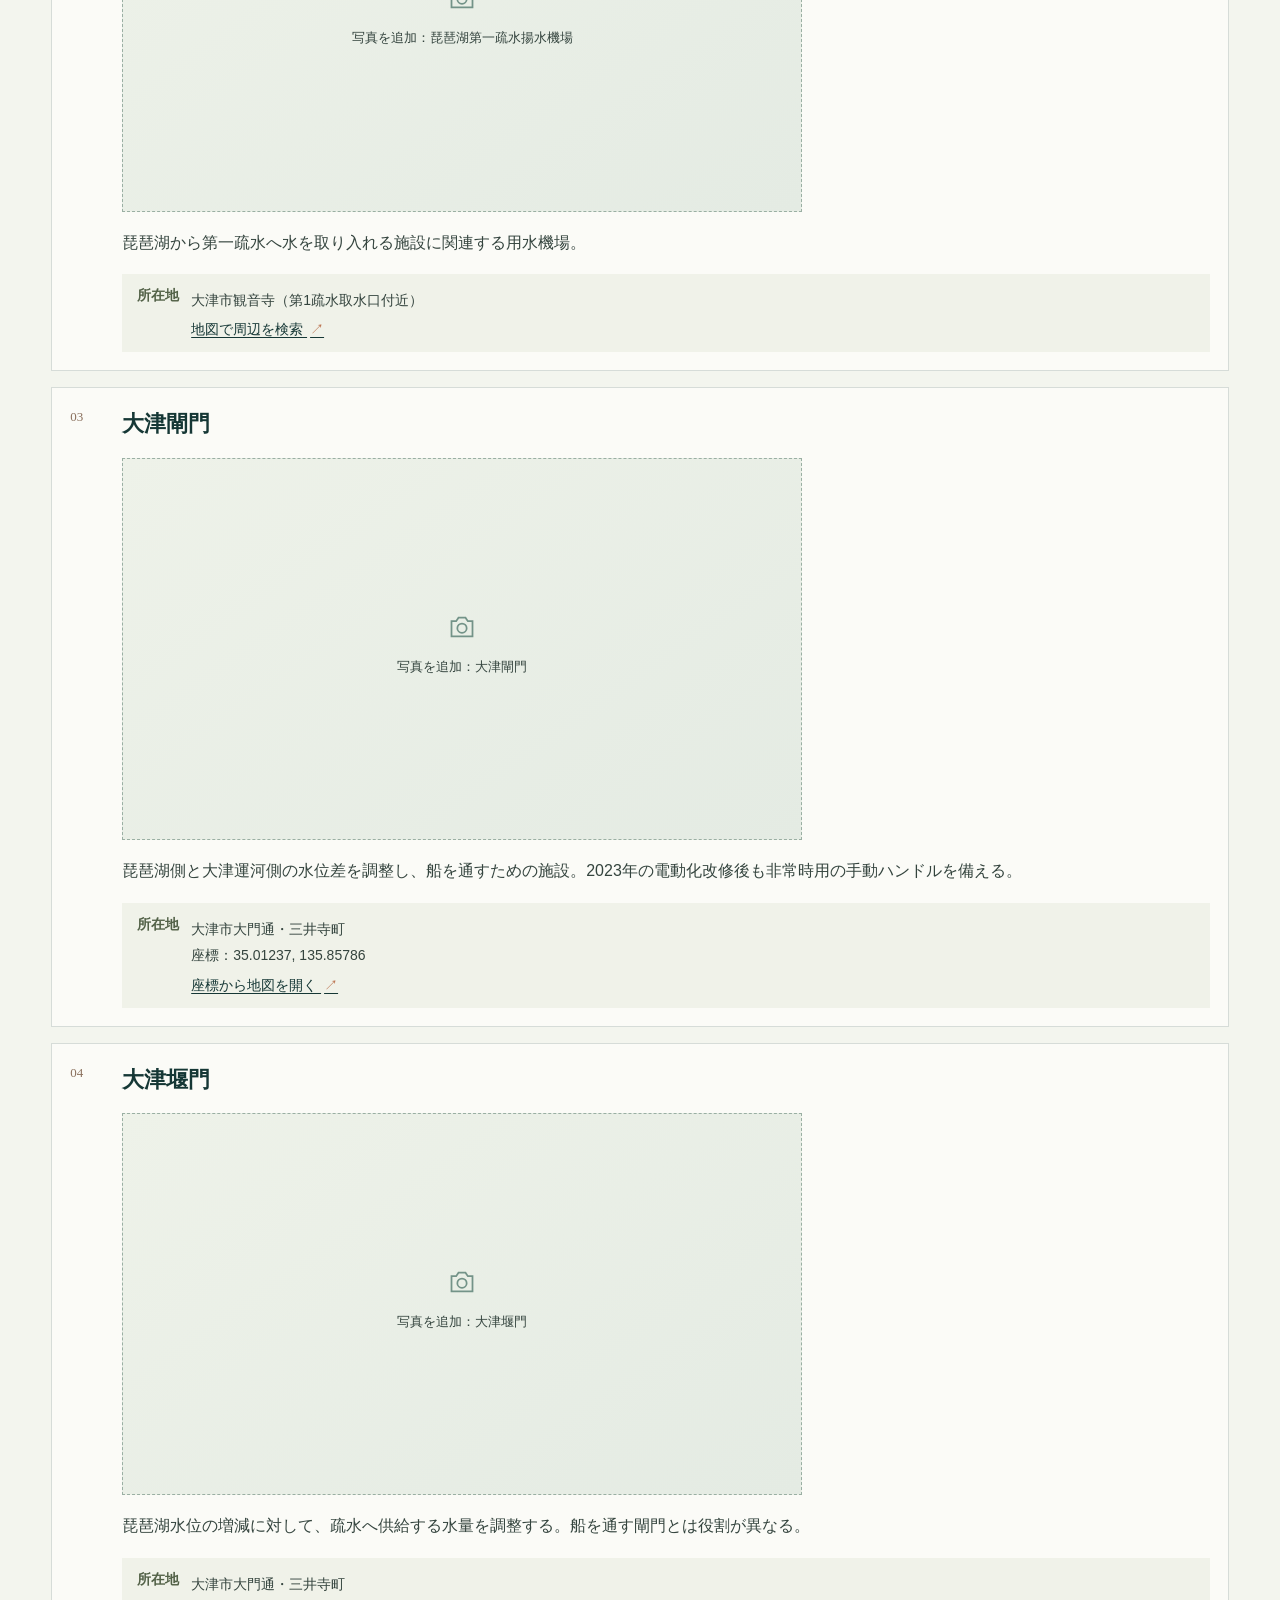
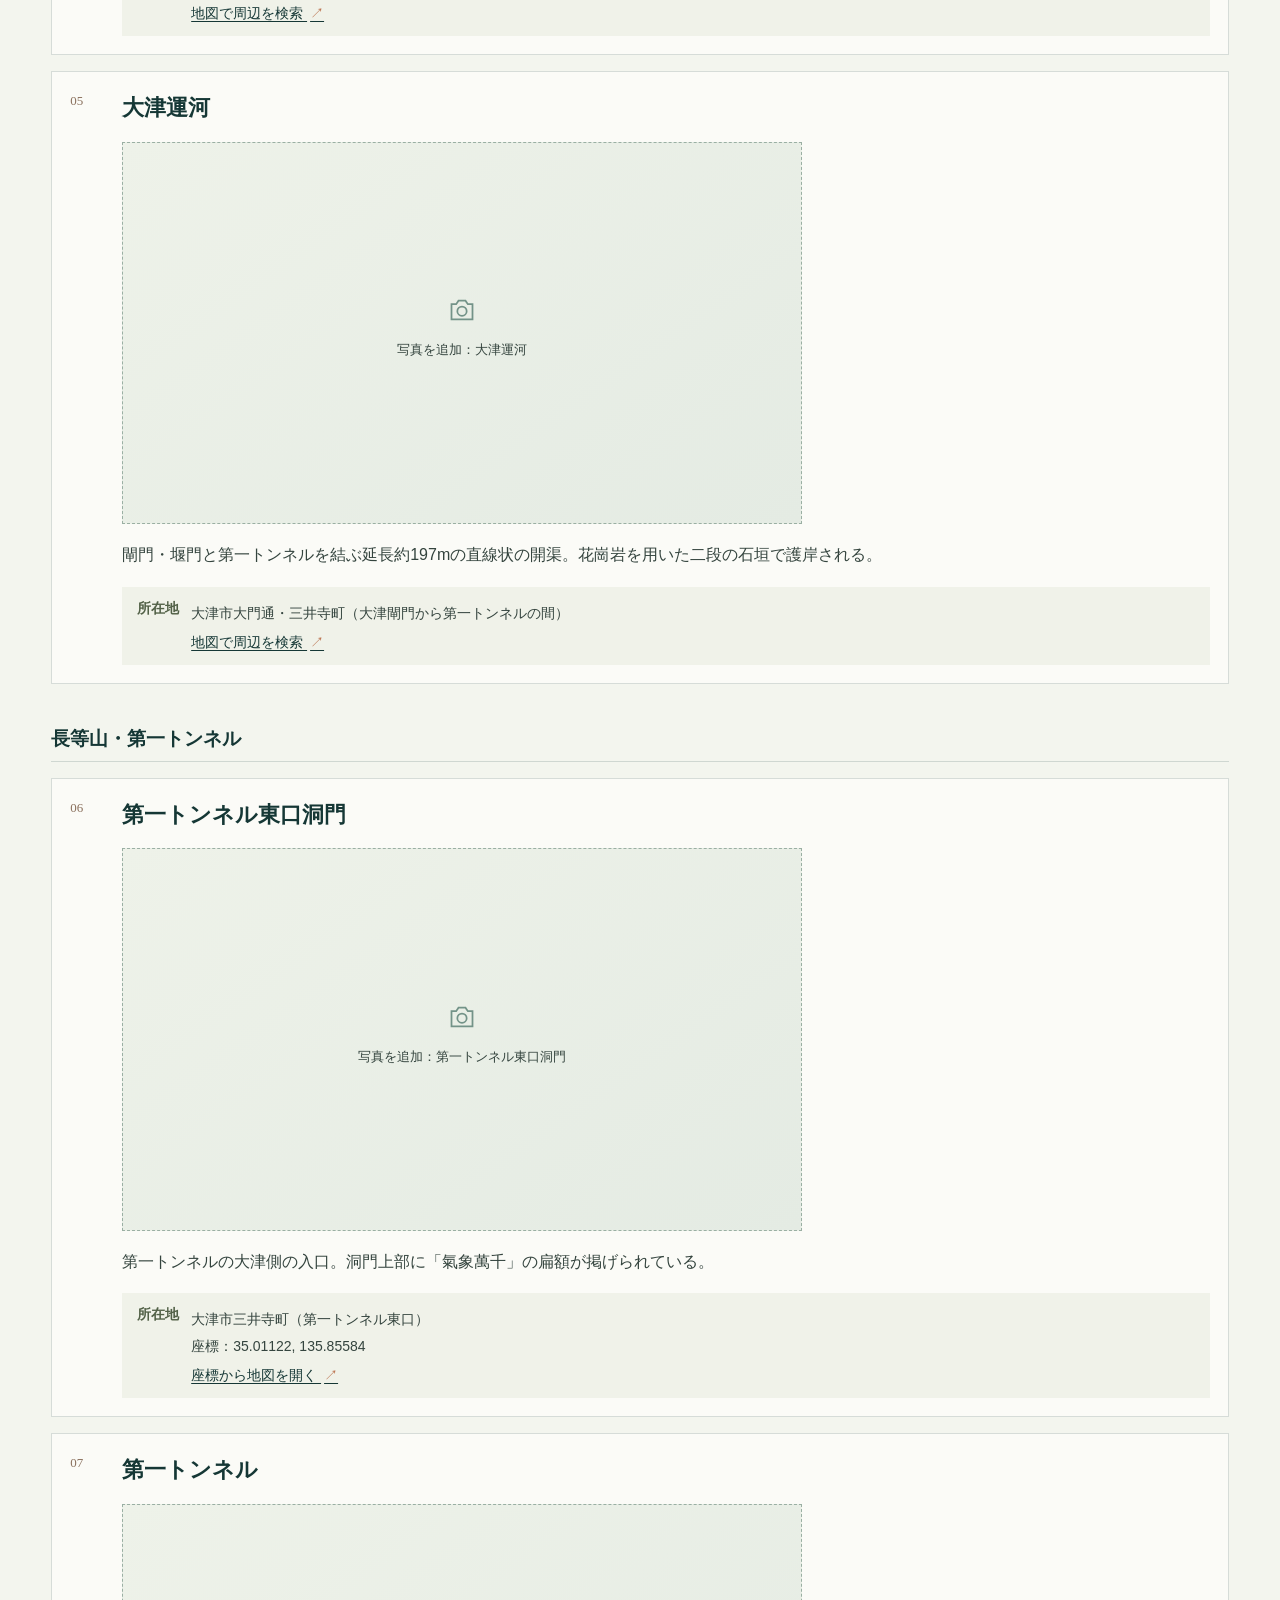
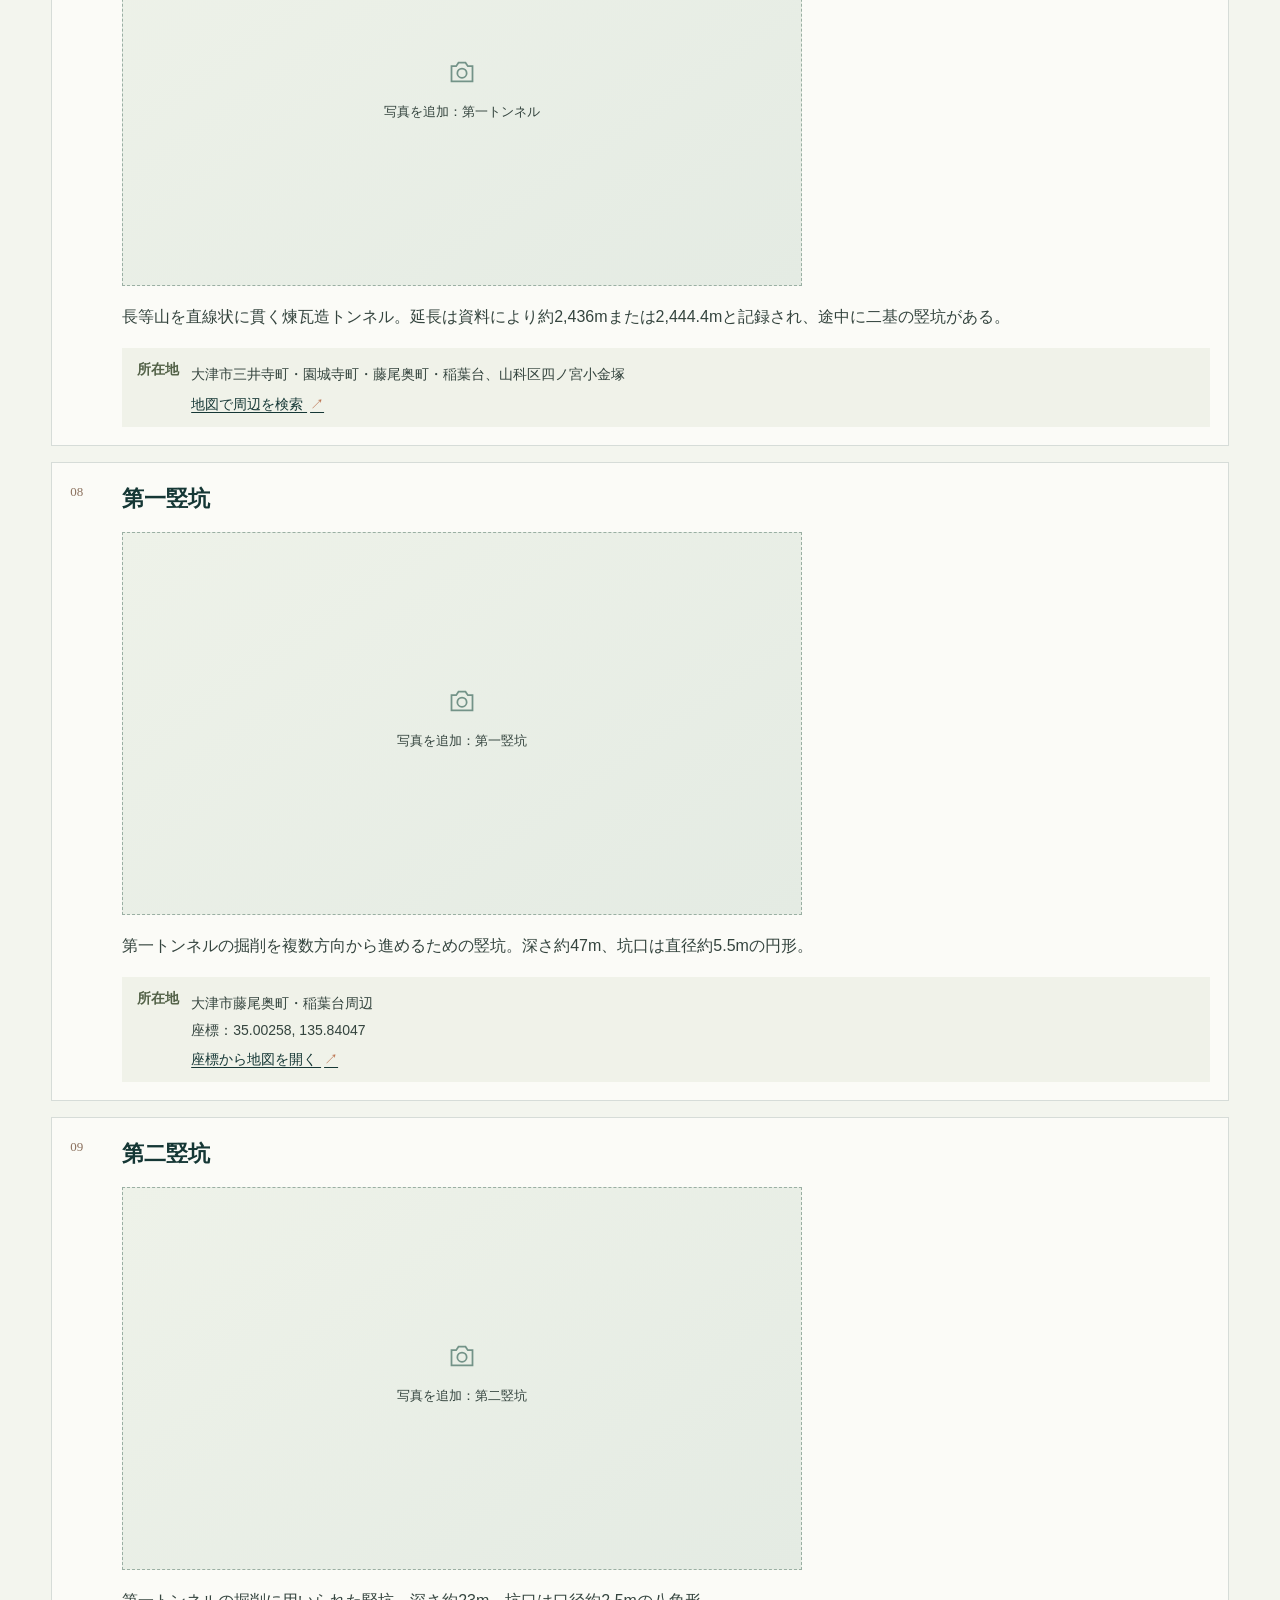
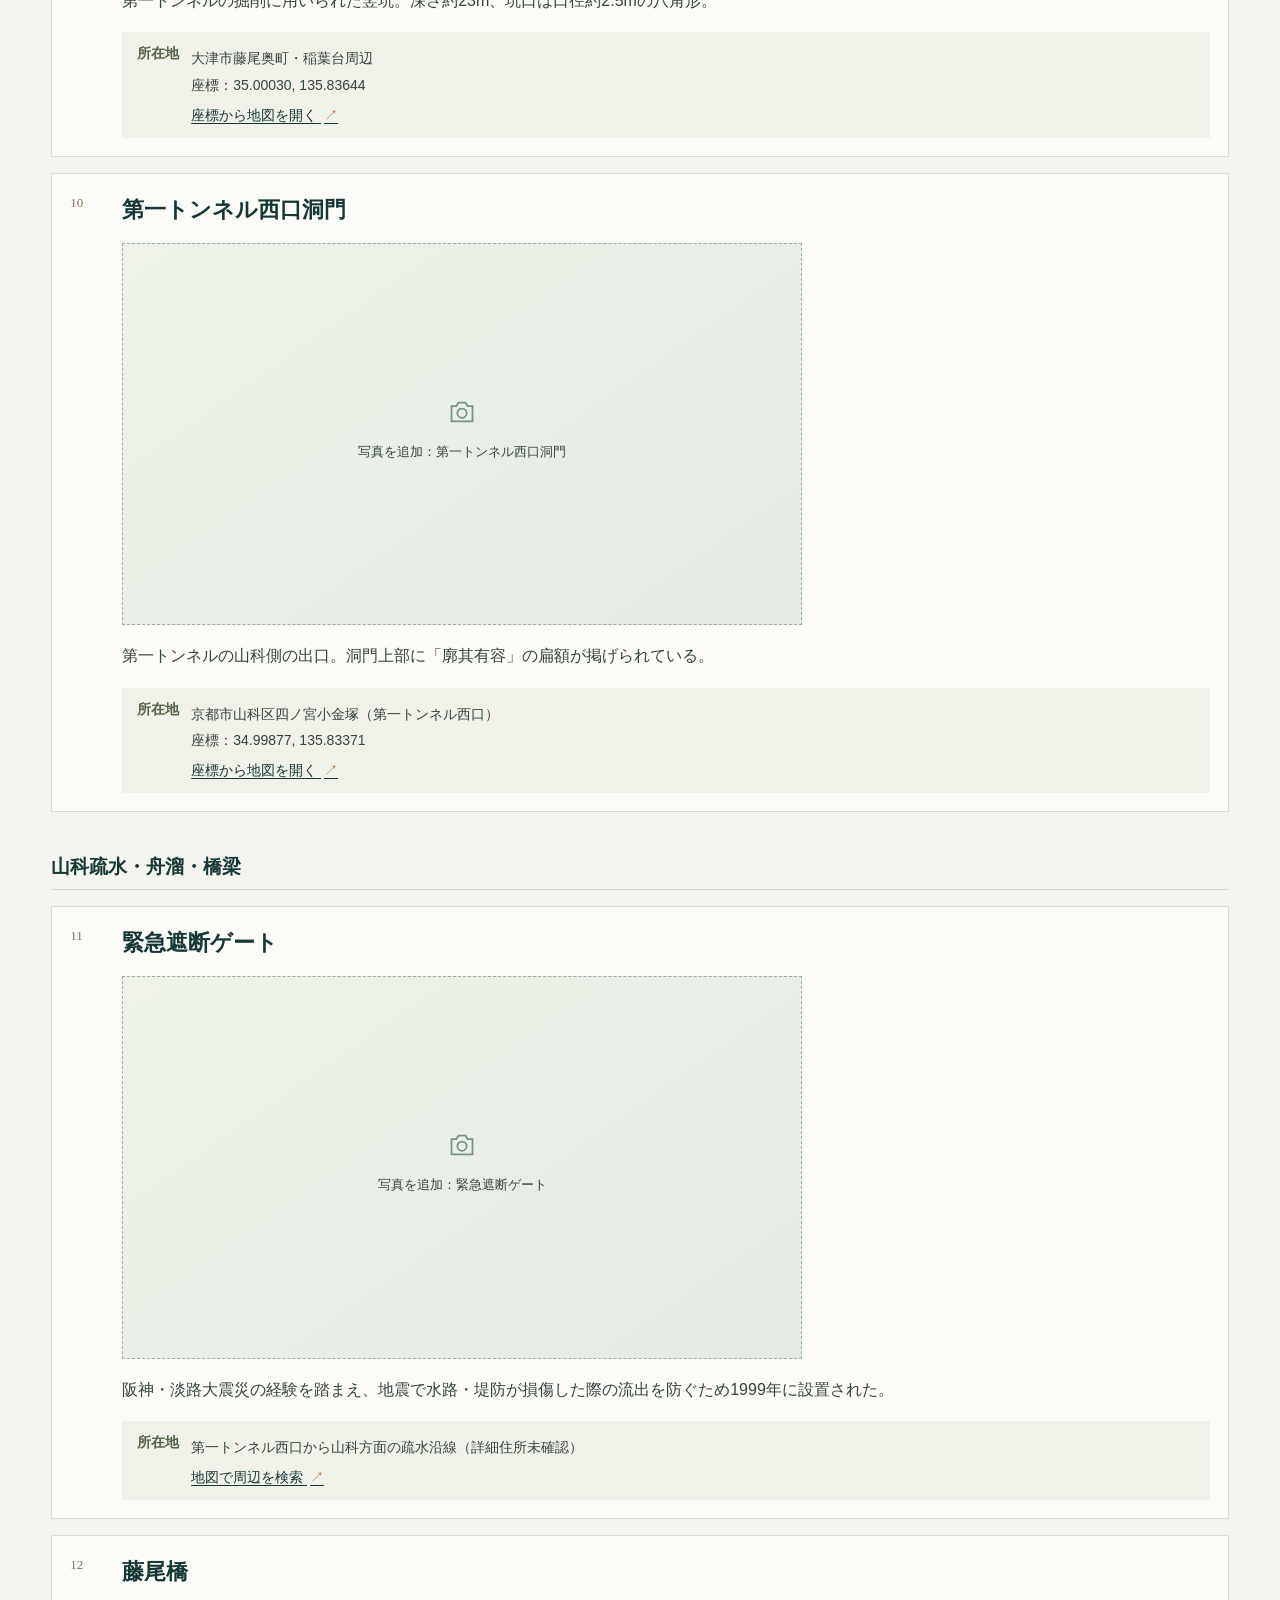
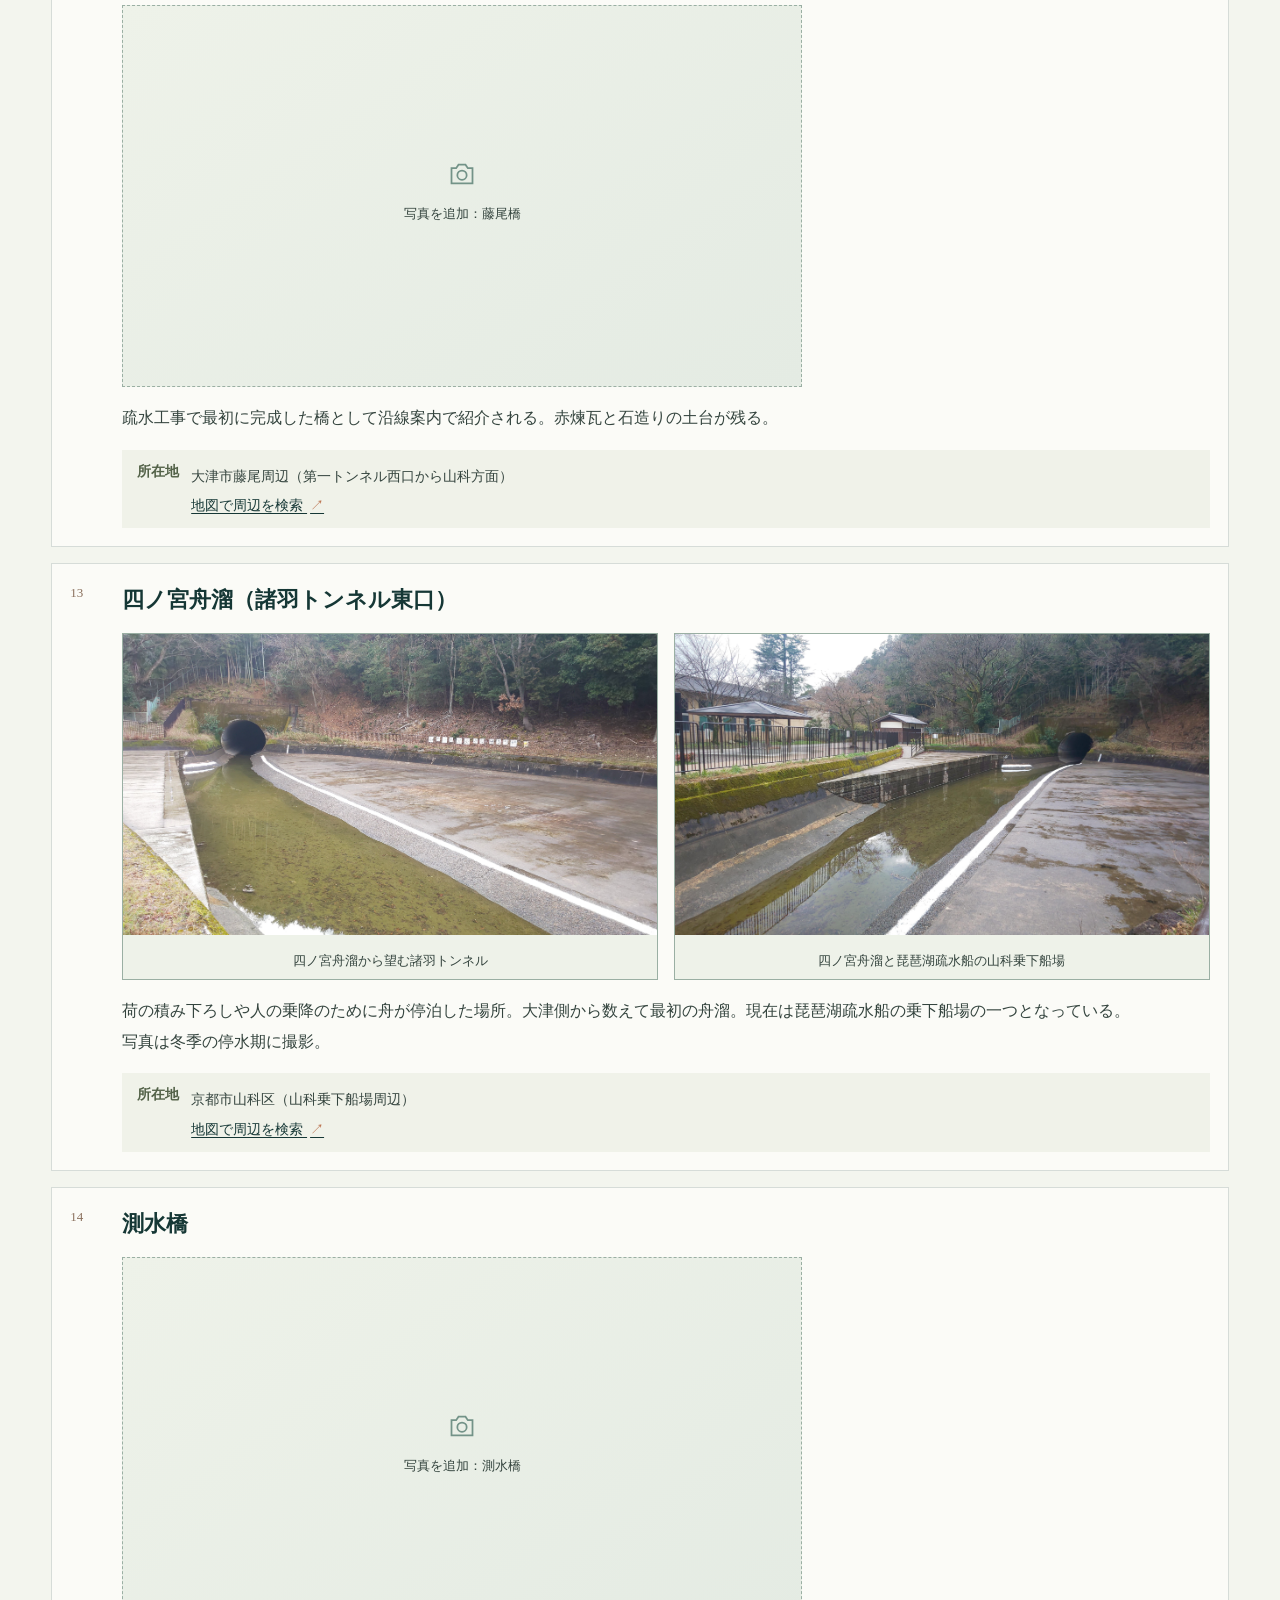
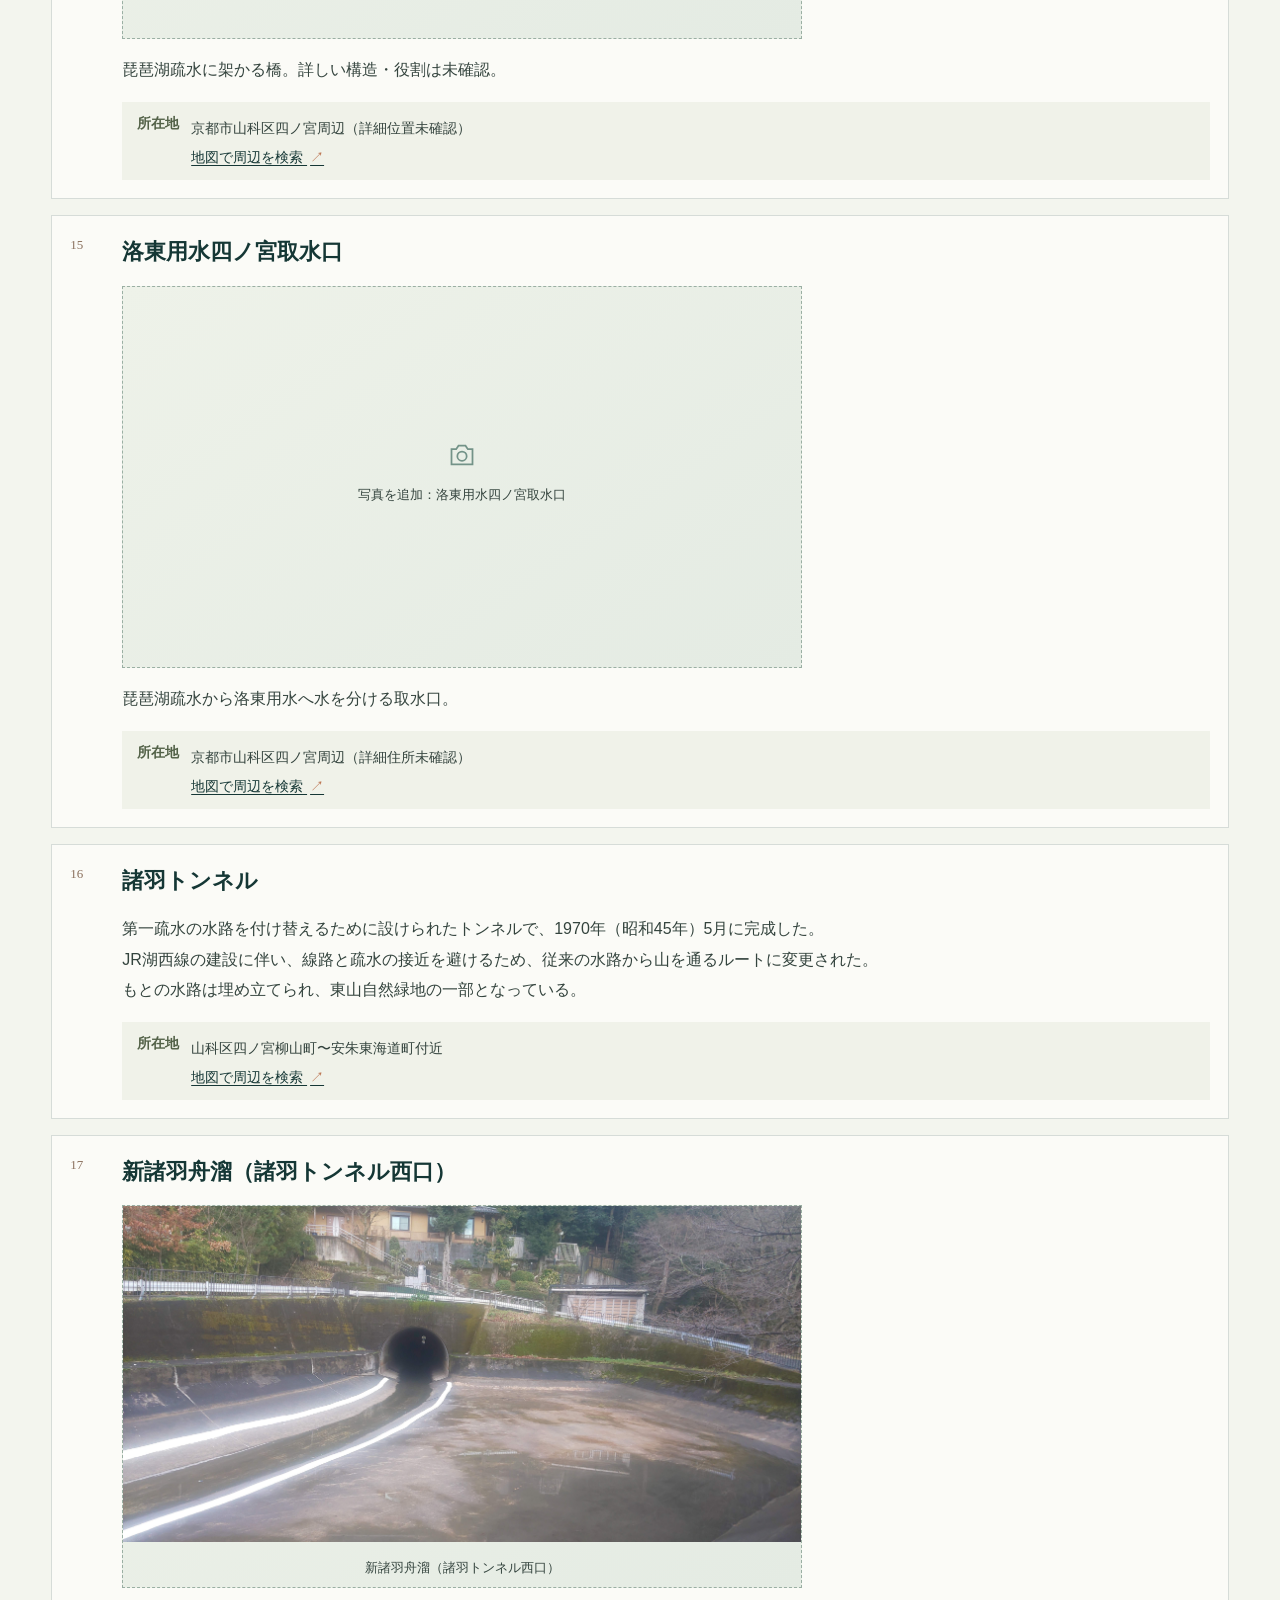
==== commit 6444ecca: "文言微調整" ====
--- a/facilities.html
+++ b/facilities.html
@@ -156,7 +156,7 @@
         <div class="facility-map-heading">
           <p class="eyebrow">EXPLORE THE ROUTE</p>
           <h2 id="facility-map-heading">地図で、流路と設備の位置をたどる。</h2>
-          <p>概念図で見た水の流れを、地図上の位置と照らし合わせてご覧いただけます。マーカーやレイヤーを操作して、琵琶湖から京都・伏見へ続く流路と設備を確認してください。</p>
+          <p>マーカーやレイヤーを操作し、琵琶湖から京都・伏見までの流路と設備を地図上で確認できます。</p>
         </div>
         <div class="facility-map-frame">
           <iframe
@@ -170,21 +170,11 @@
       </div>
     </section>
 
-    <aside class="field-guide-note" aria-label="現地メモの見方">
-      <h2>現地メモの見方</h2>
-      <p>各施設の説明に「所在地・最寄り・見学」の欄を付けています。公的資料（文化庁・京都市・観光協会・各施設の公式案内）で確認できた内容だけを載せ、確認できない項目は「未確認」と書いています。地図リンクは施設名での検索で、正確なピンの位置を示すものではありません。</p>
-      <ul>
-        <li>トンネル内部、発電所、取水・浄水施設、柵や立入禁止の表示がある場所には立ち入らない。</li>
-        <li>開館時間・休館日・料金は変更される場合があるため、訪問前に公式の案内を確認する。</li>
-        <li>情報の確認日：2026年10月。</li>
-      </ul>
-    </aside>
-
     <section class="facility-section first-section" id="first">
       <div class="facility-section-heading">
         <p class="eyebrow">02 — THE FIRST CANAL · 1890</p>
         <h2>第一疏水。<br>山を越え、谷を渡る。</h2>
-        <p class="heading-note">大津から山科を通り蹴上へ。開渠、トンネル、橋、閘門を組み合わせた水路です。</p>
+        <p class="heading-note">大津から山科を通り、開渠やトンネル、橋、閘門などを経て蹴上へ至る水路です。</p>
       </div>
       <div class="first-route-layout">
         <div class="first-facility-list">
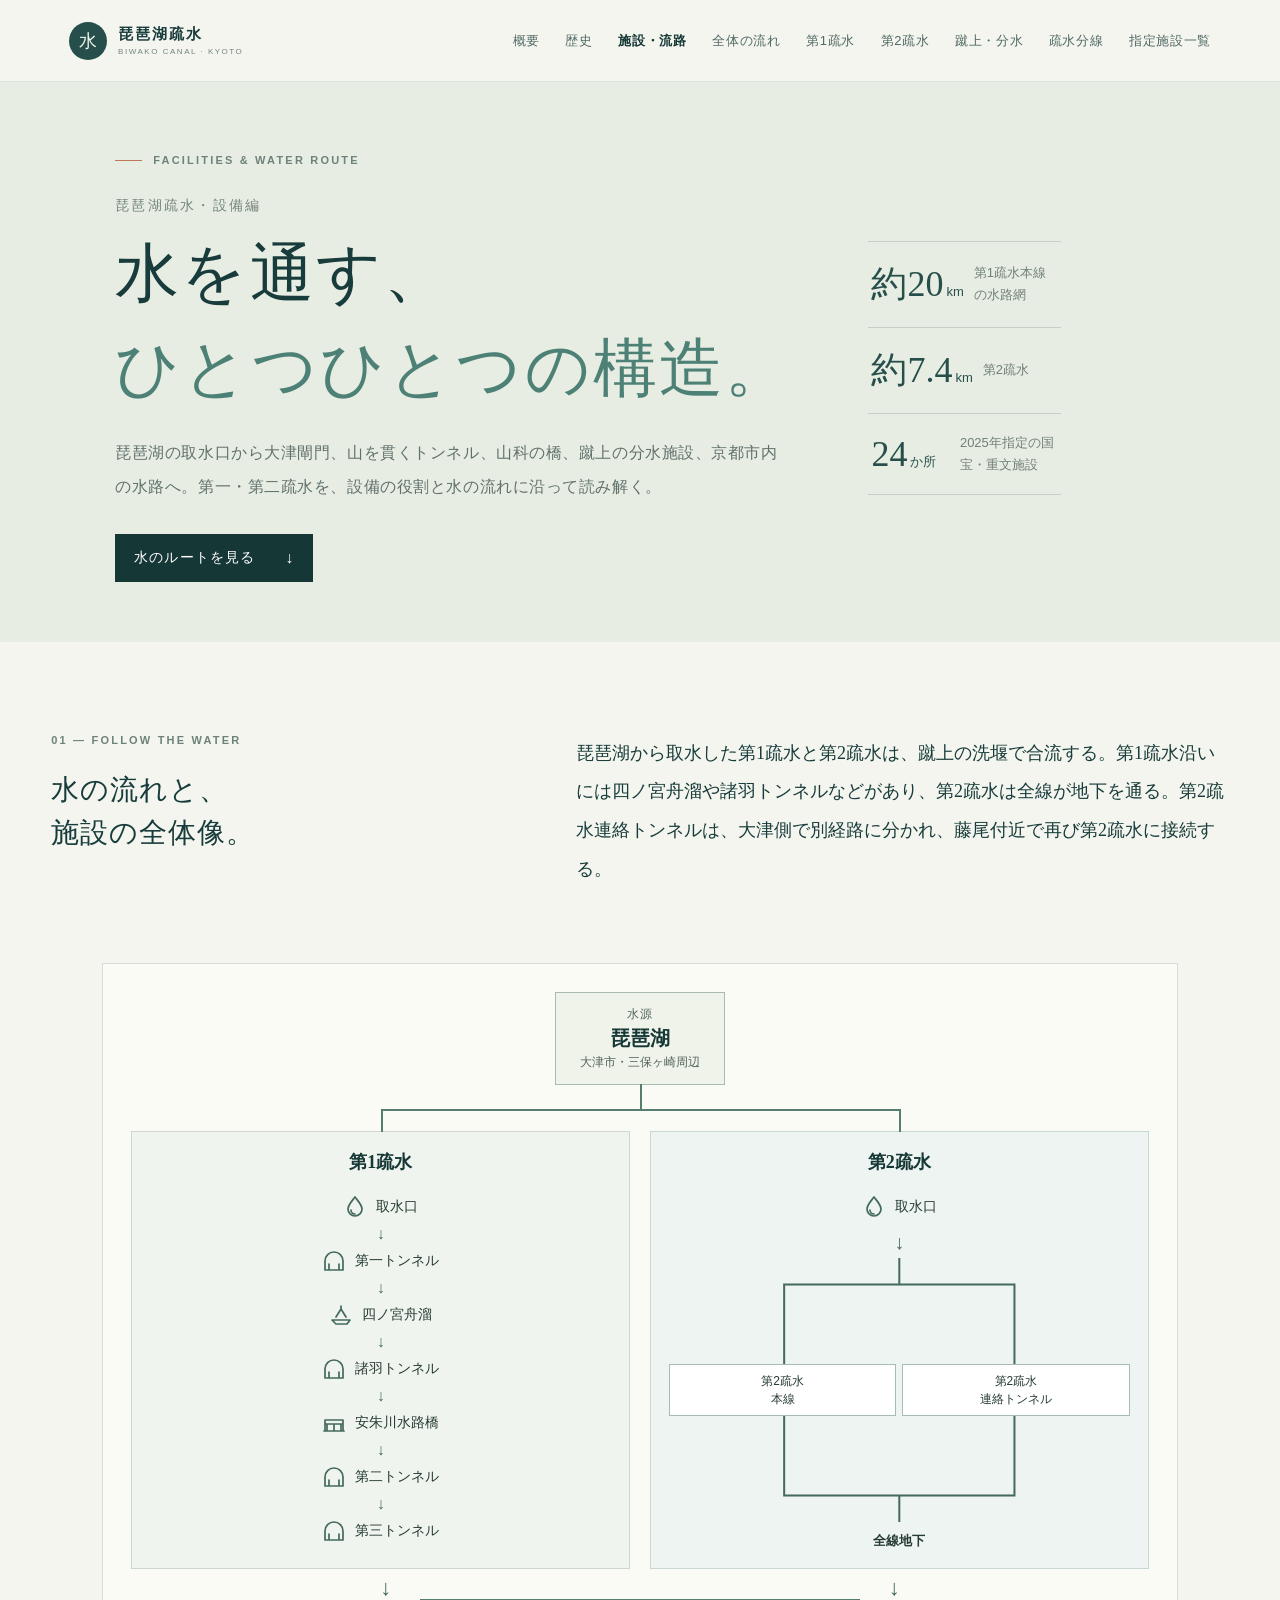
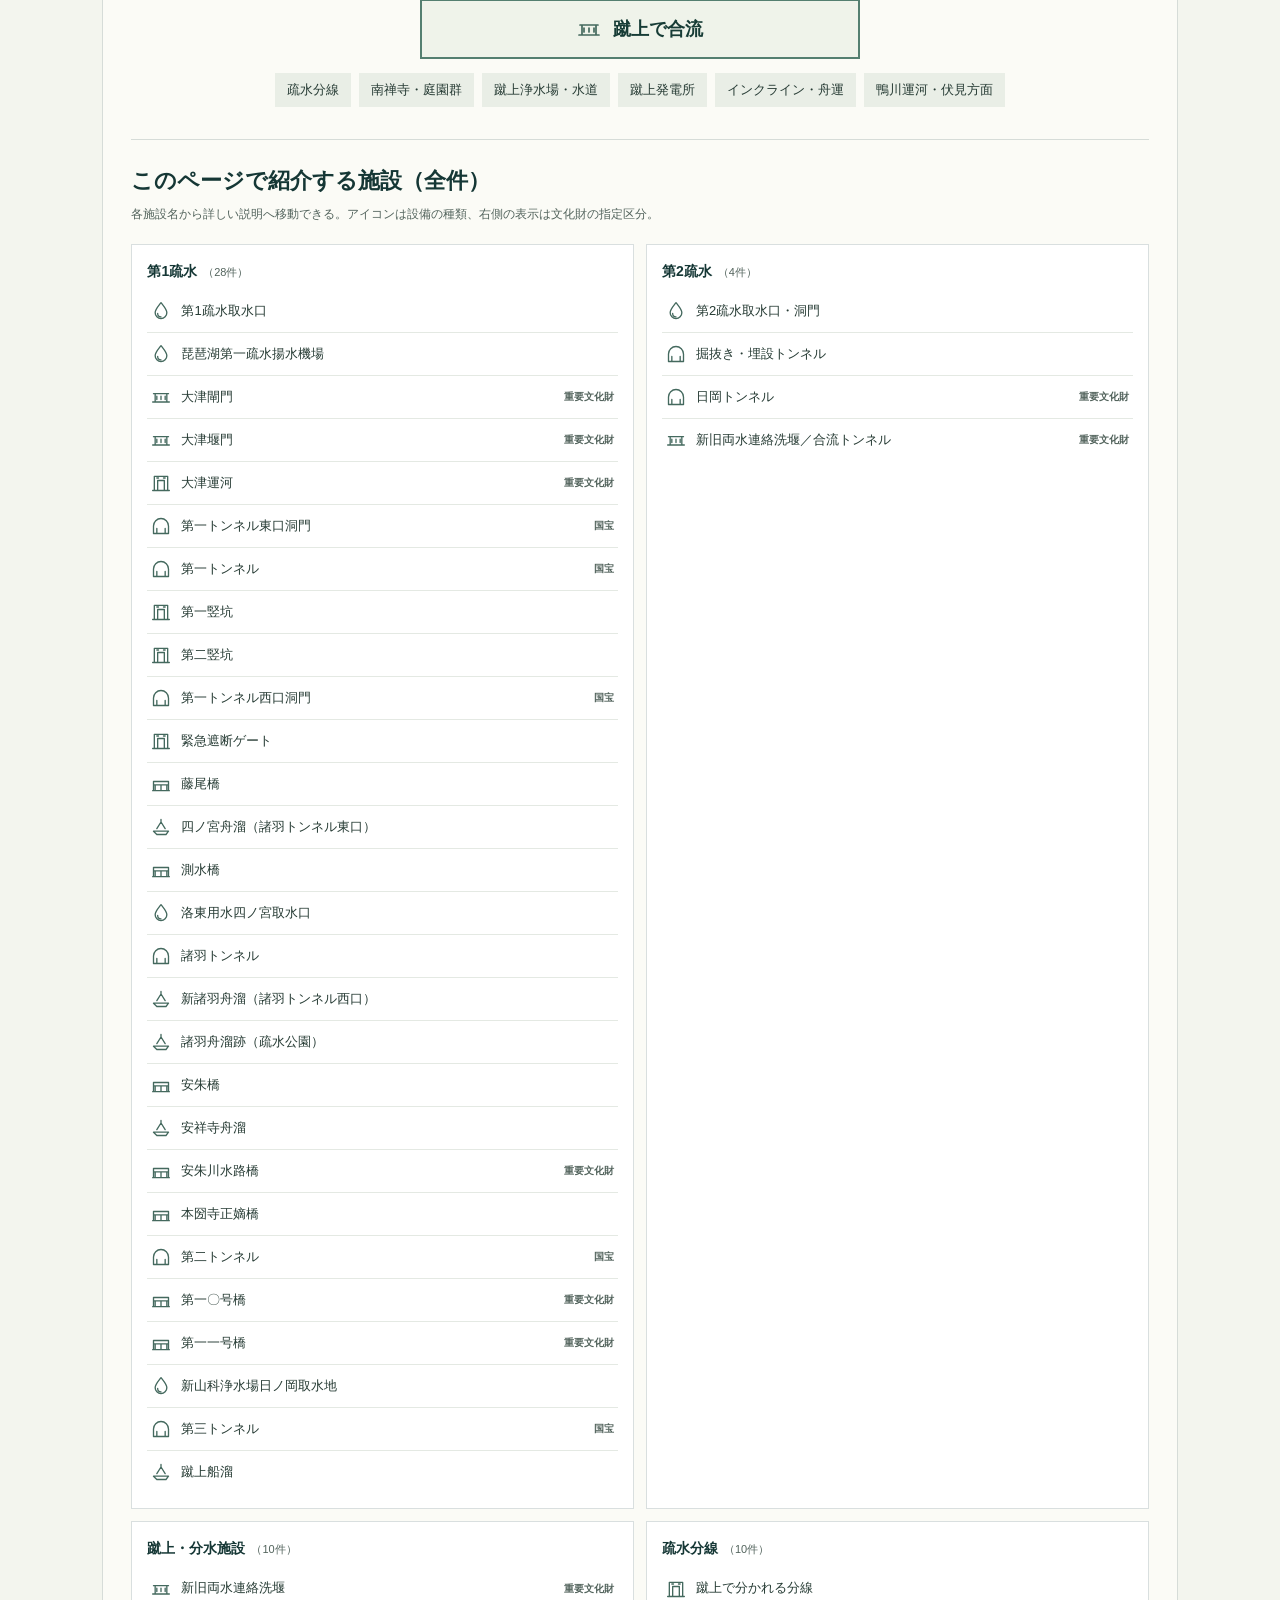
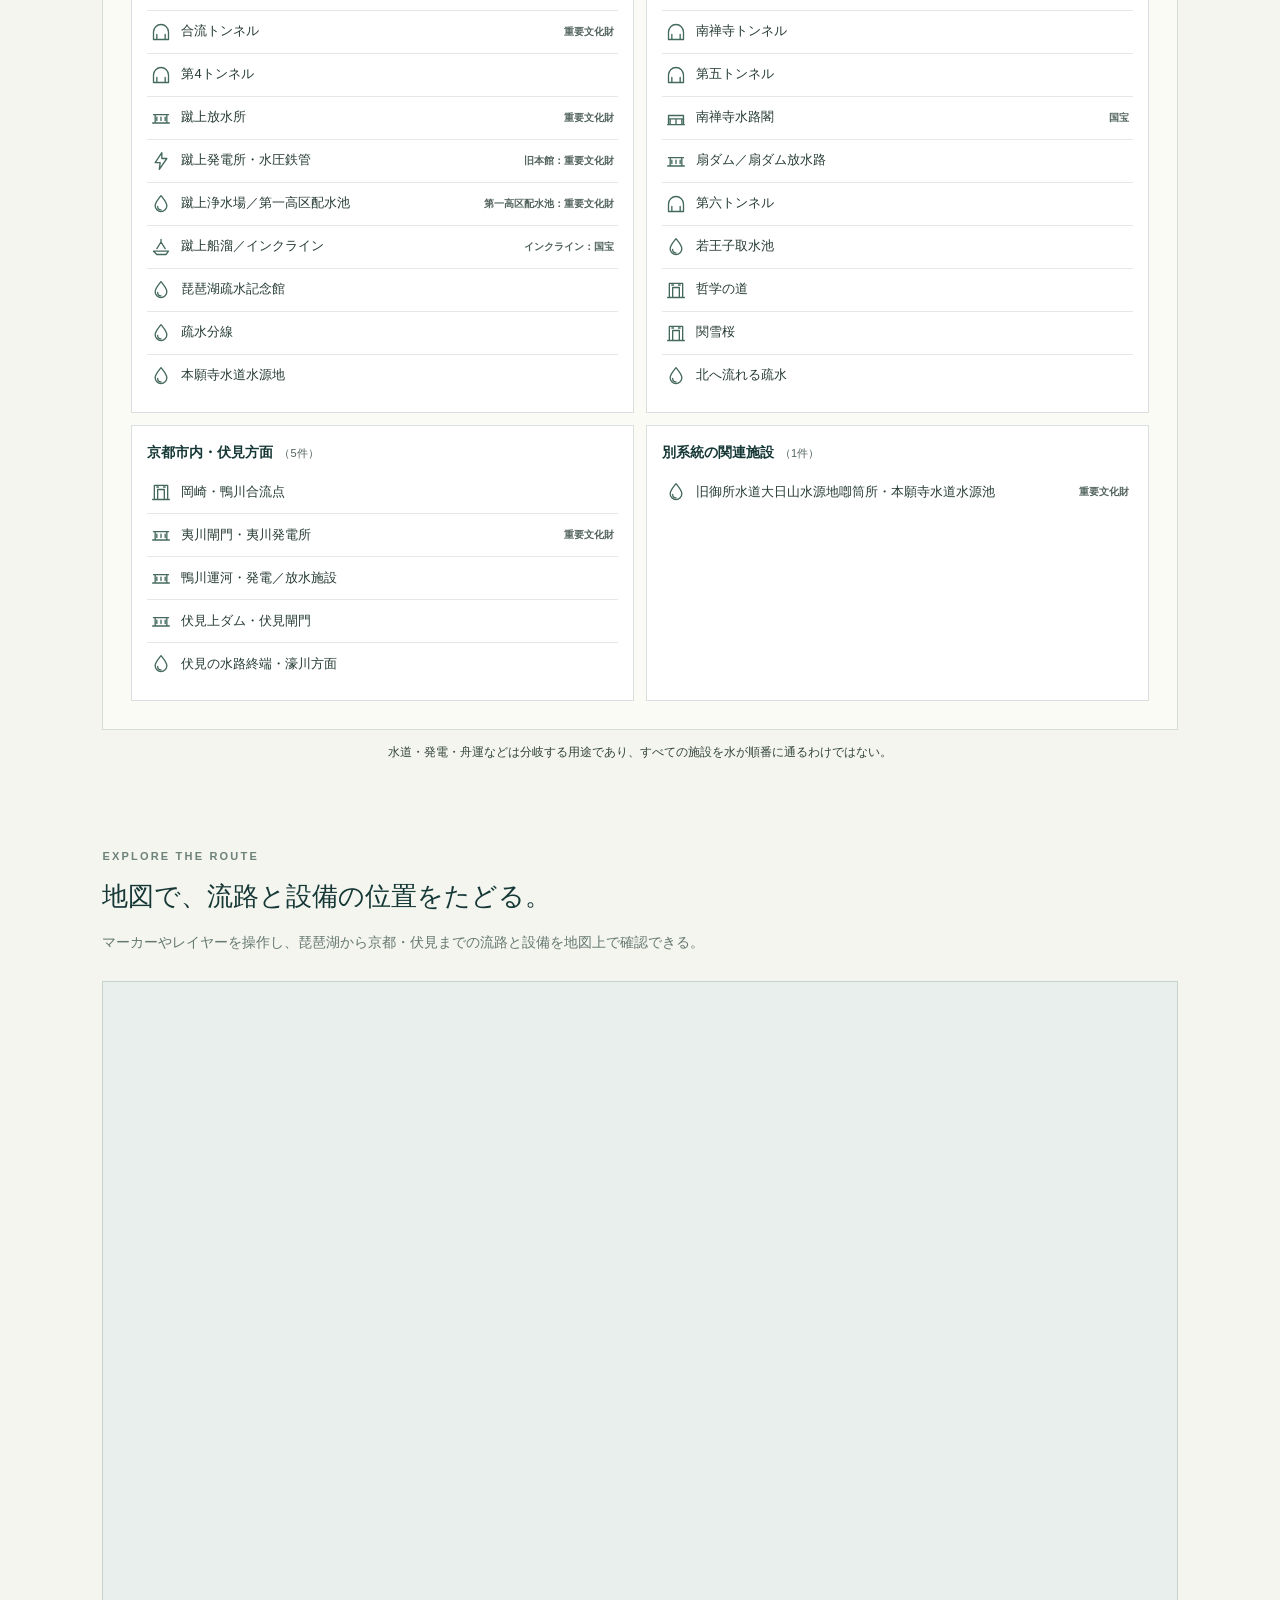
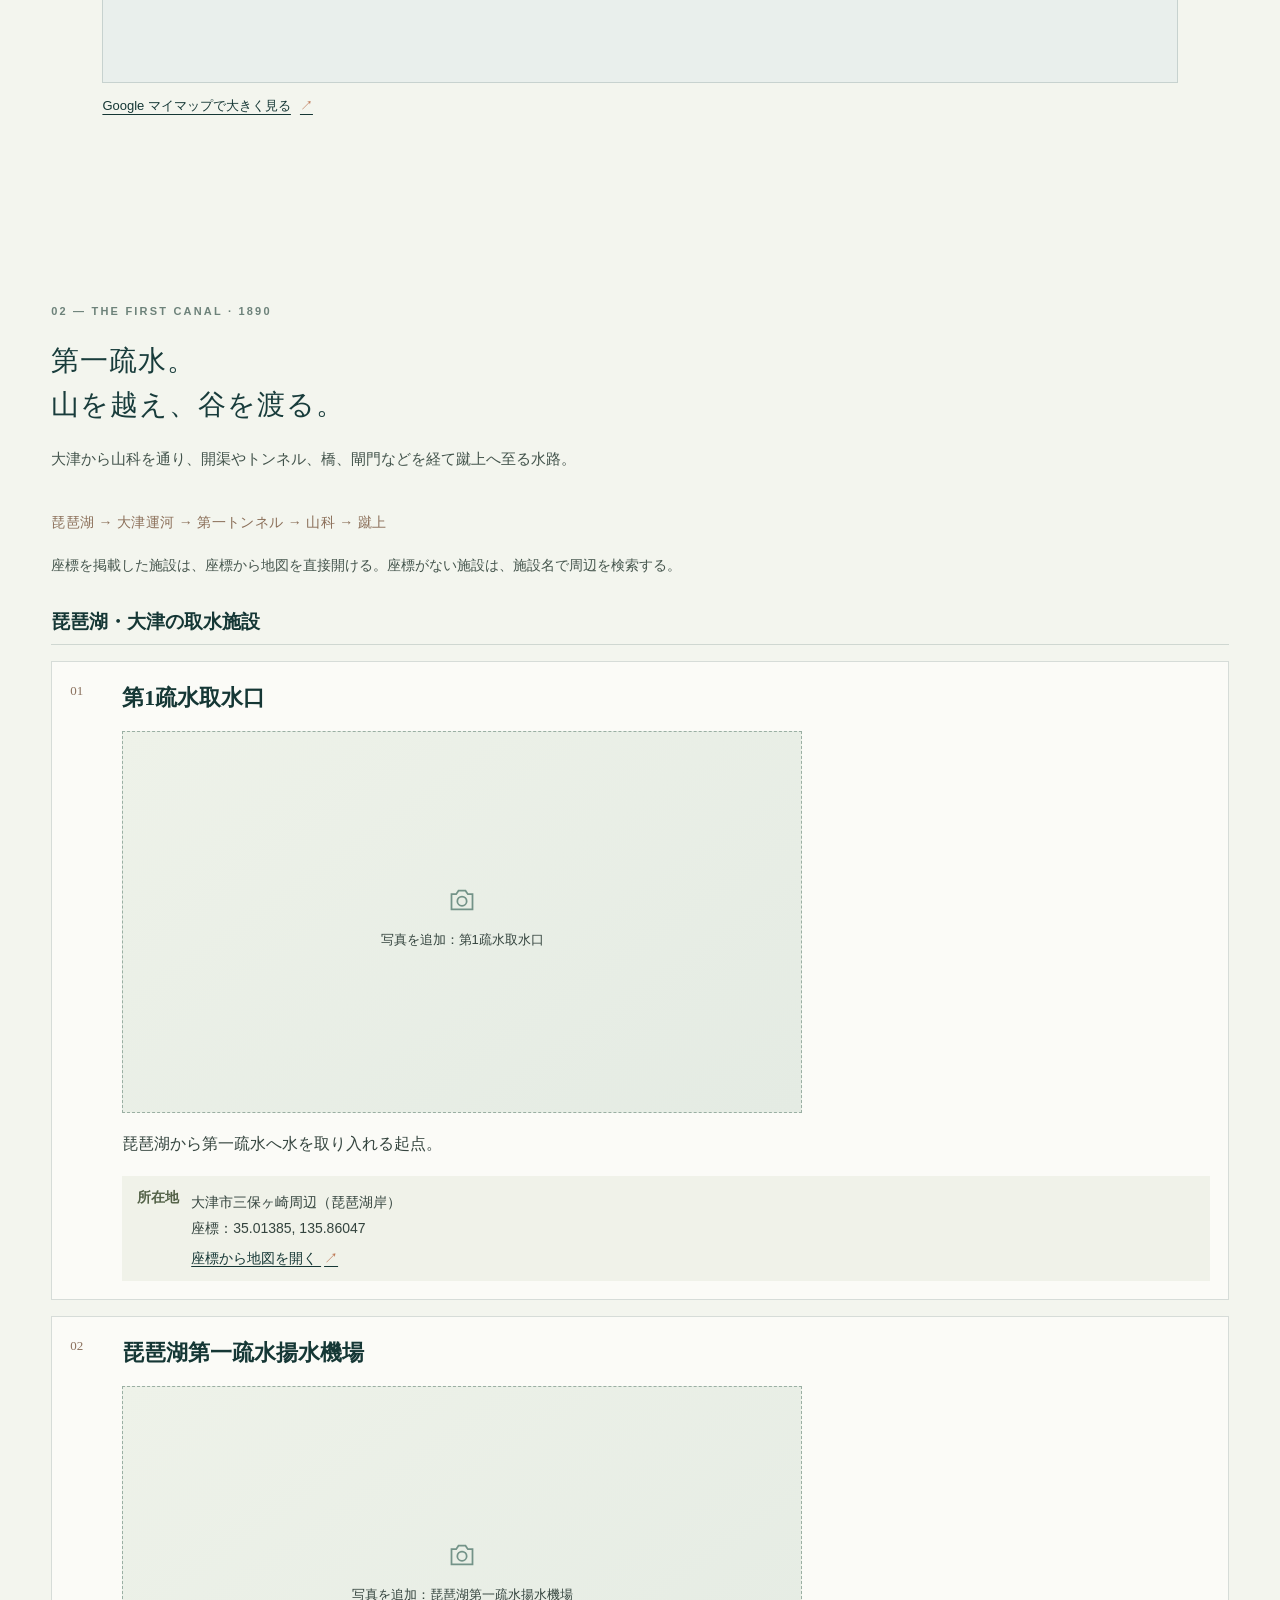
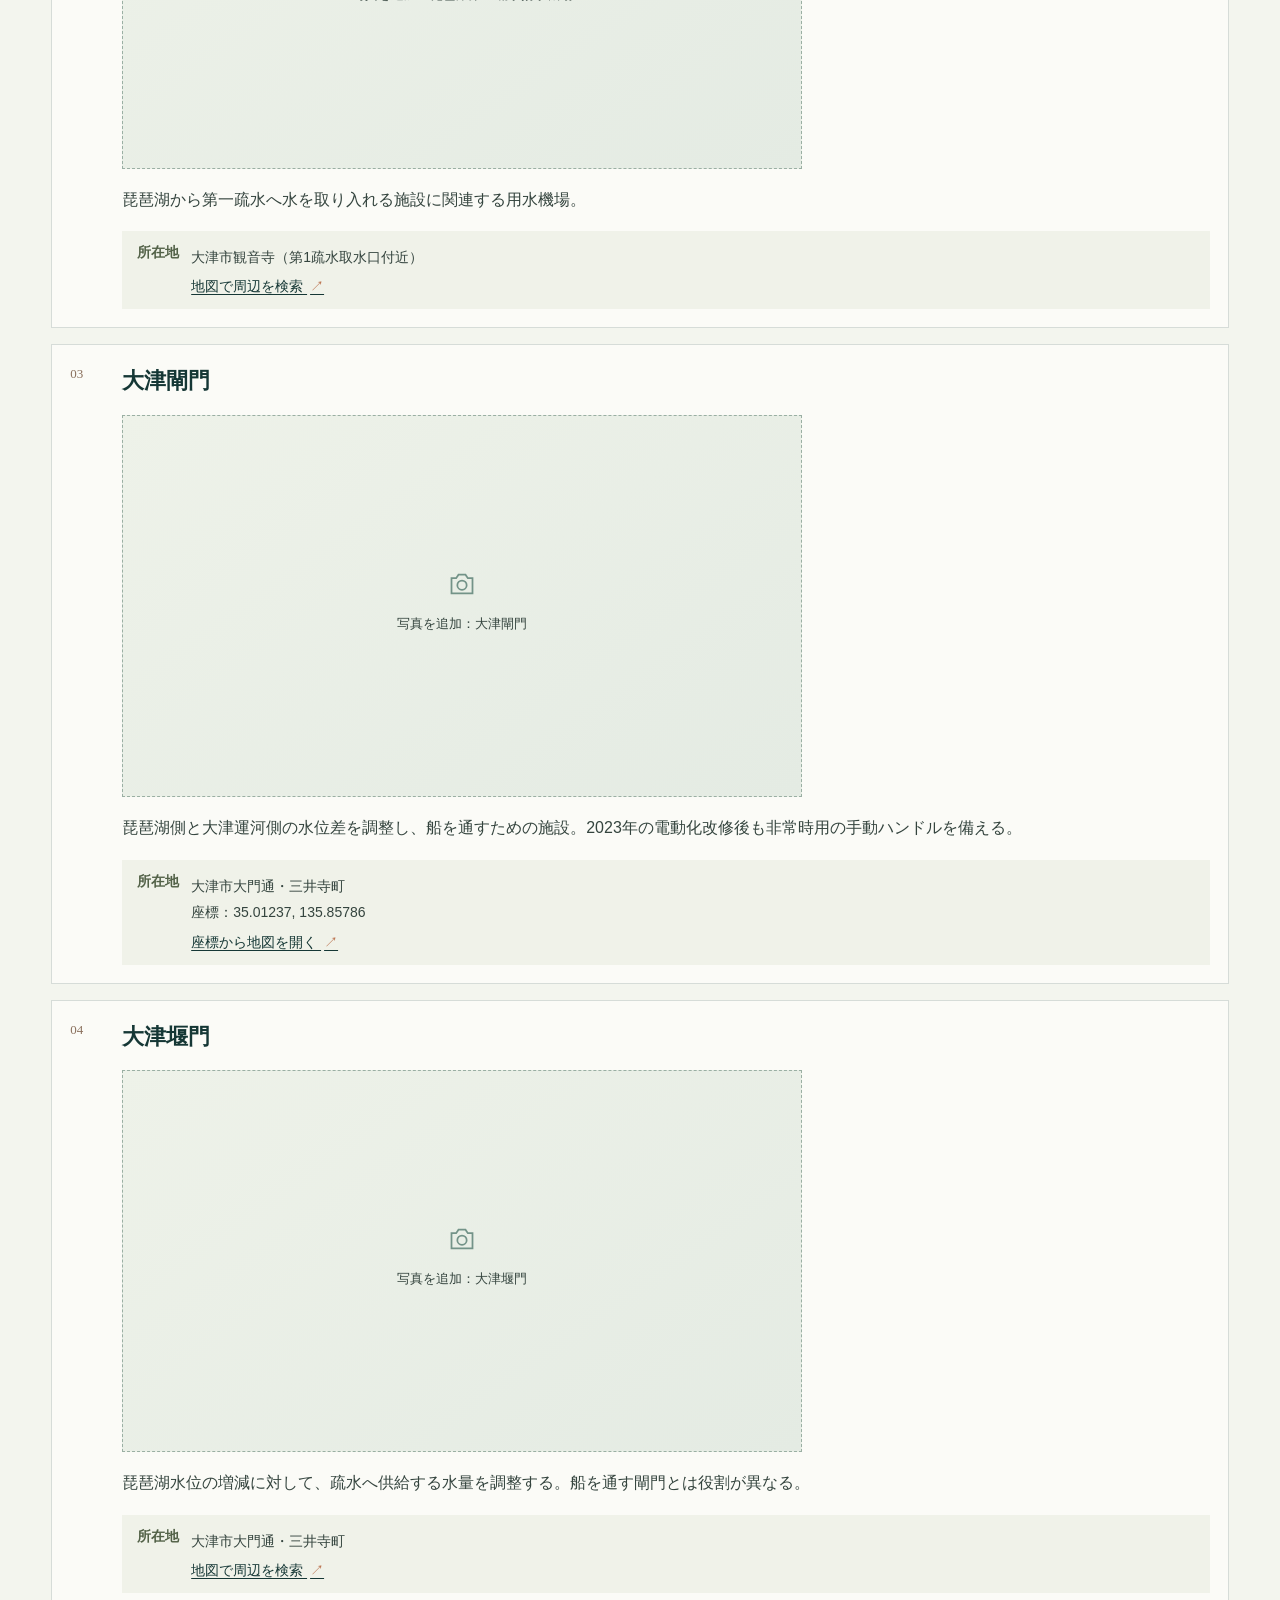
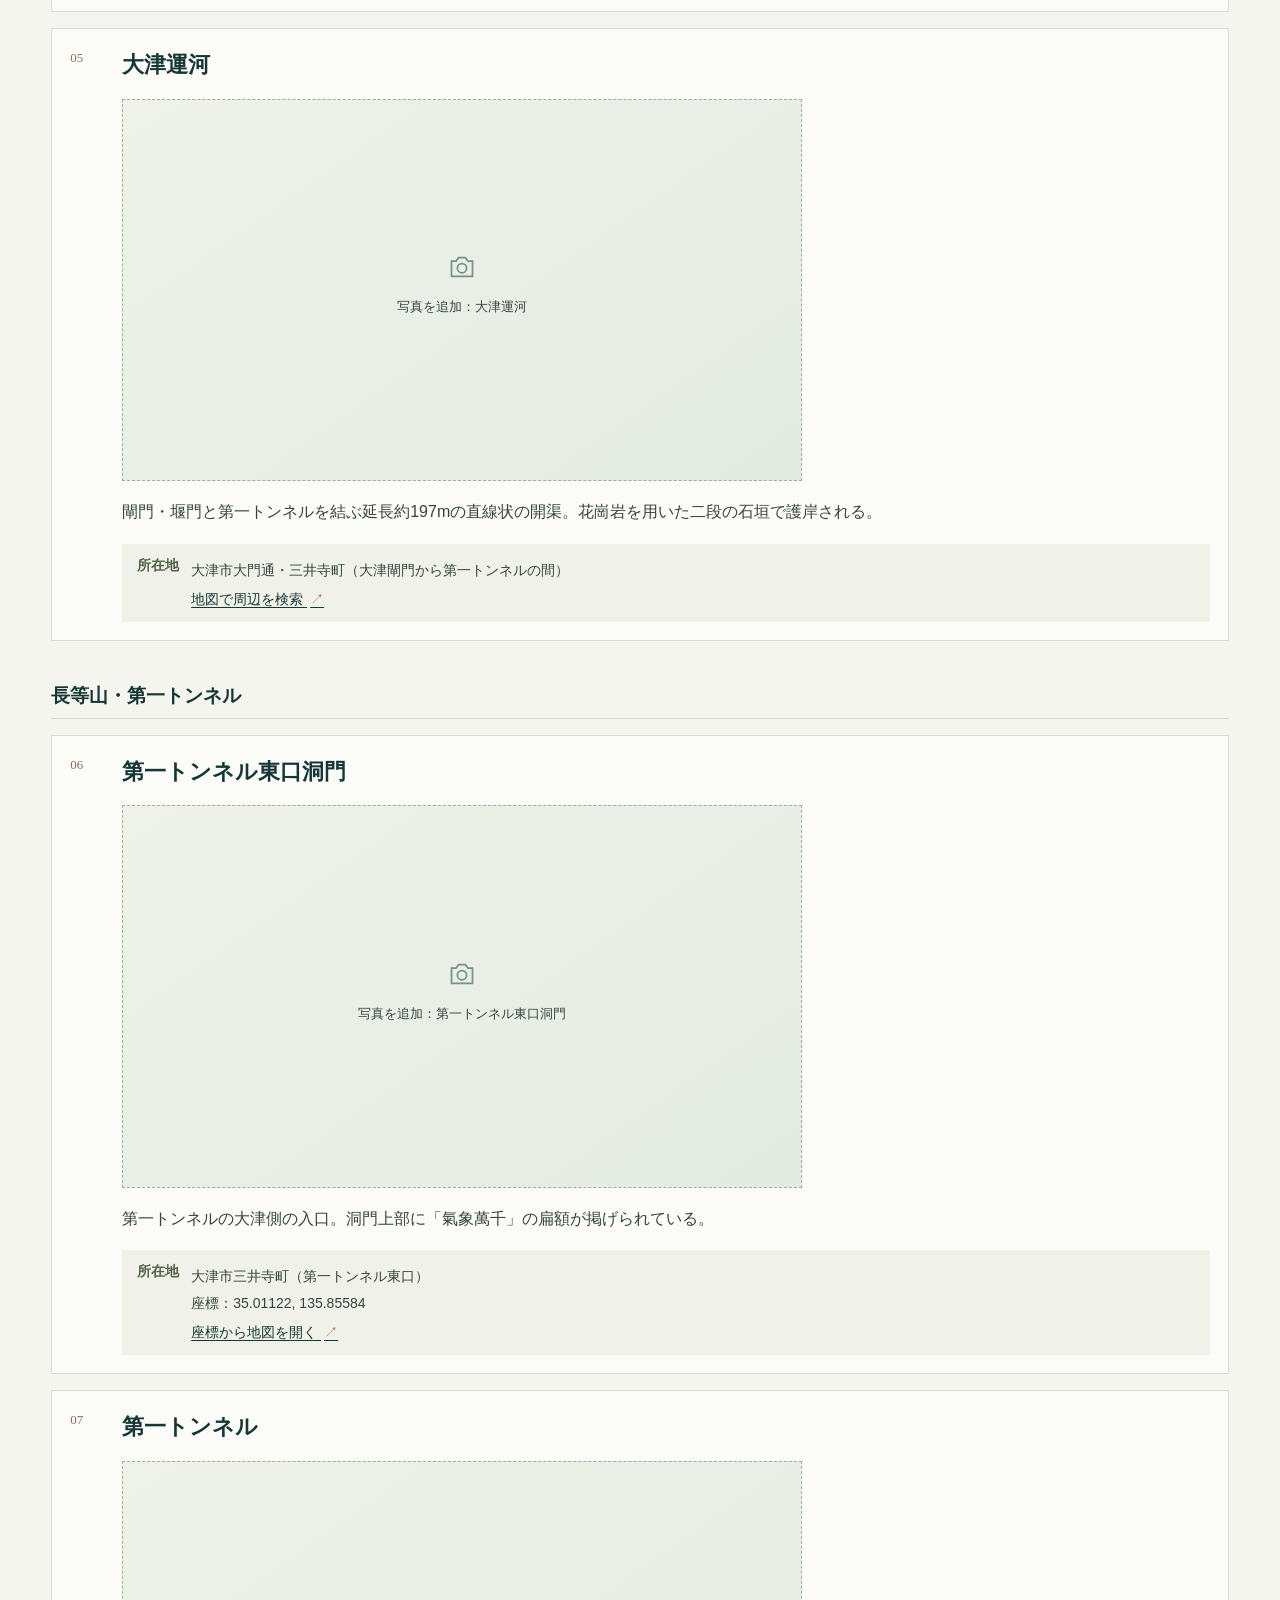
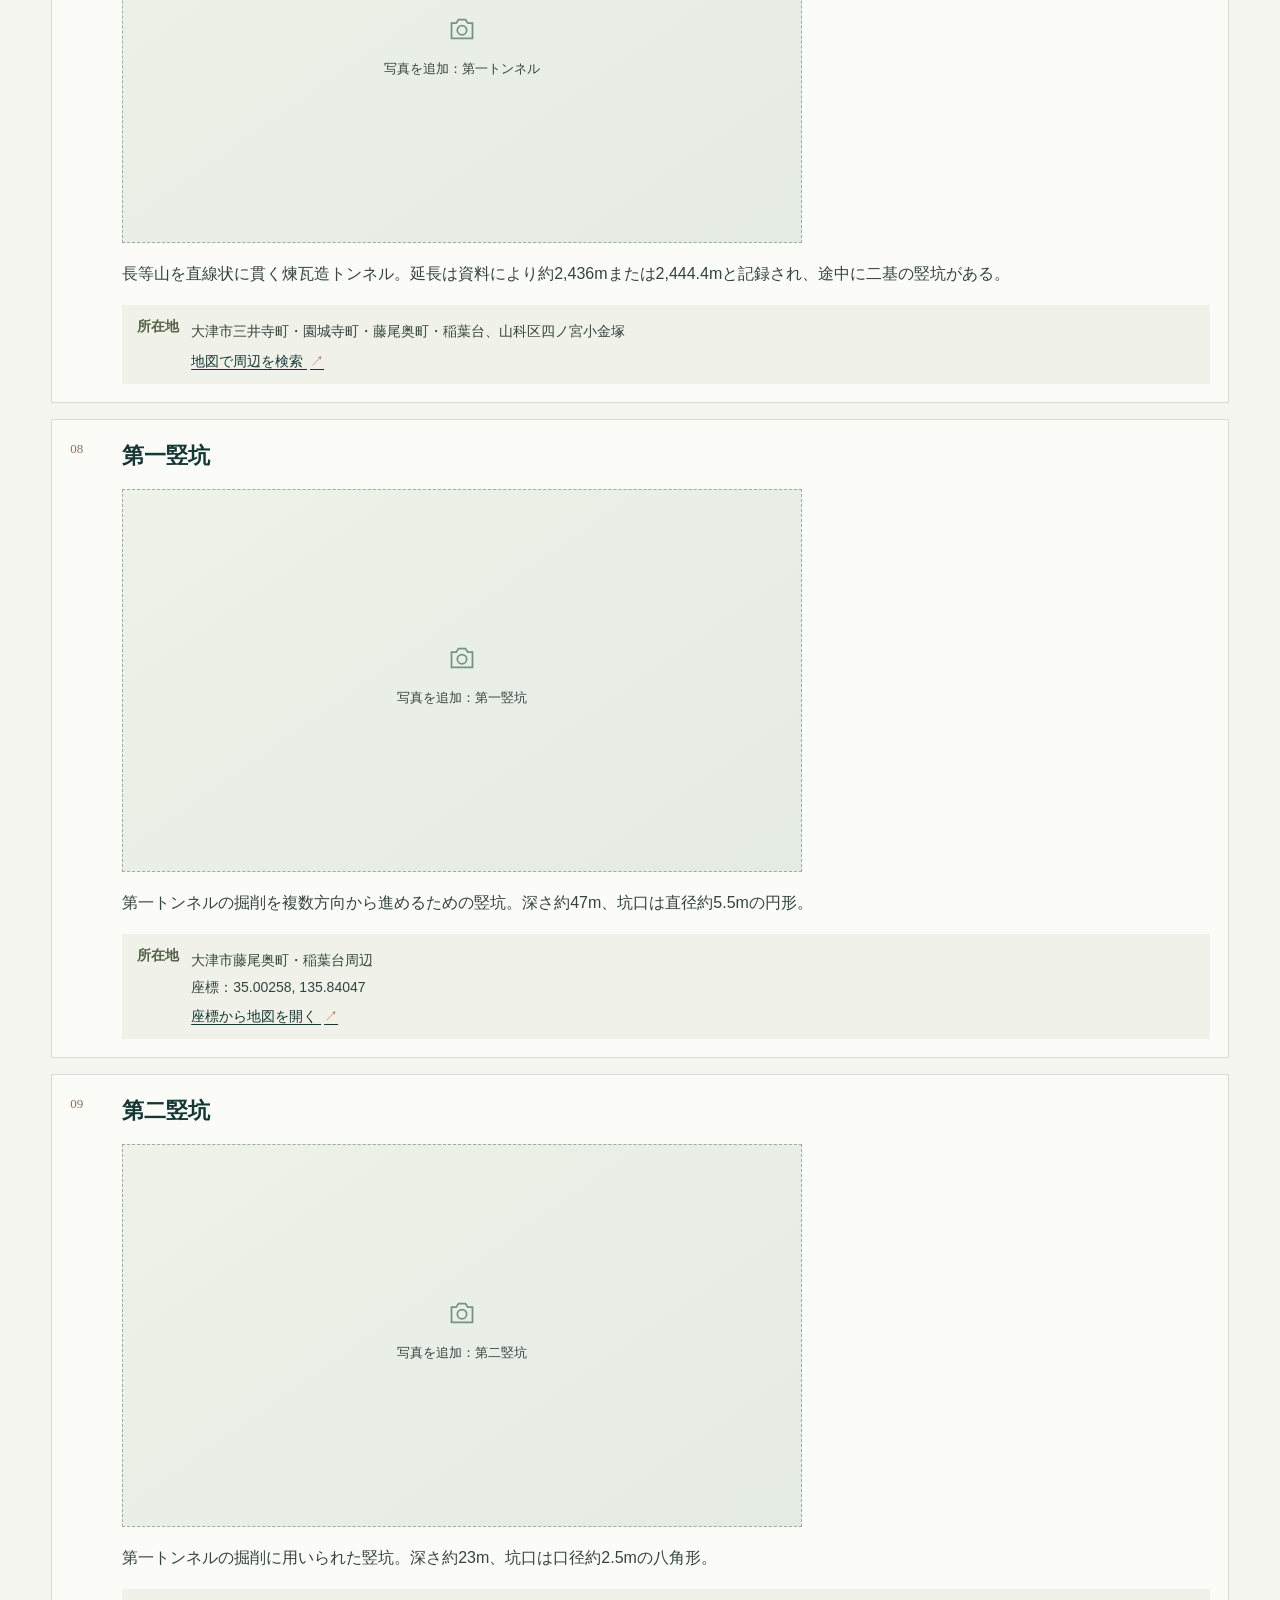
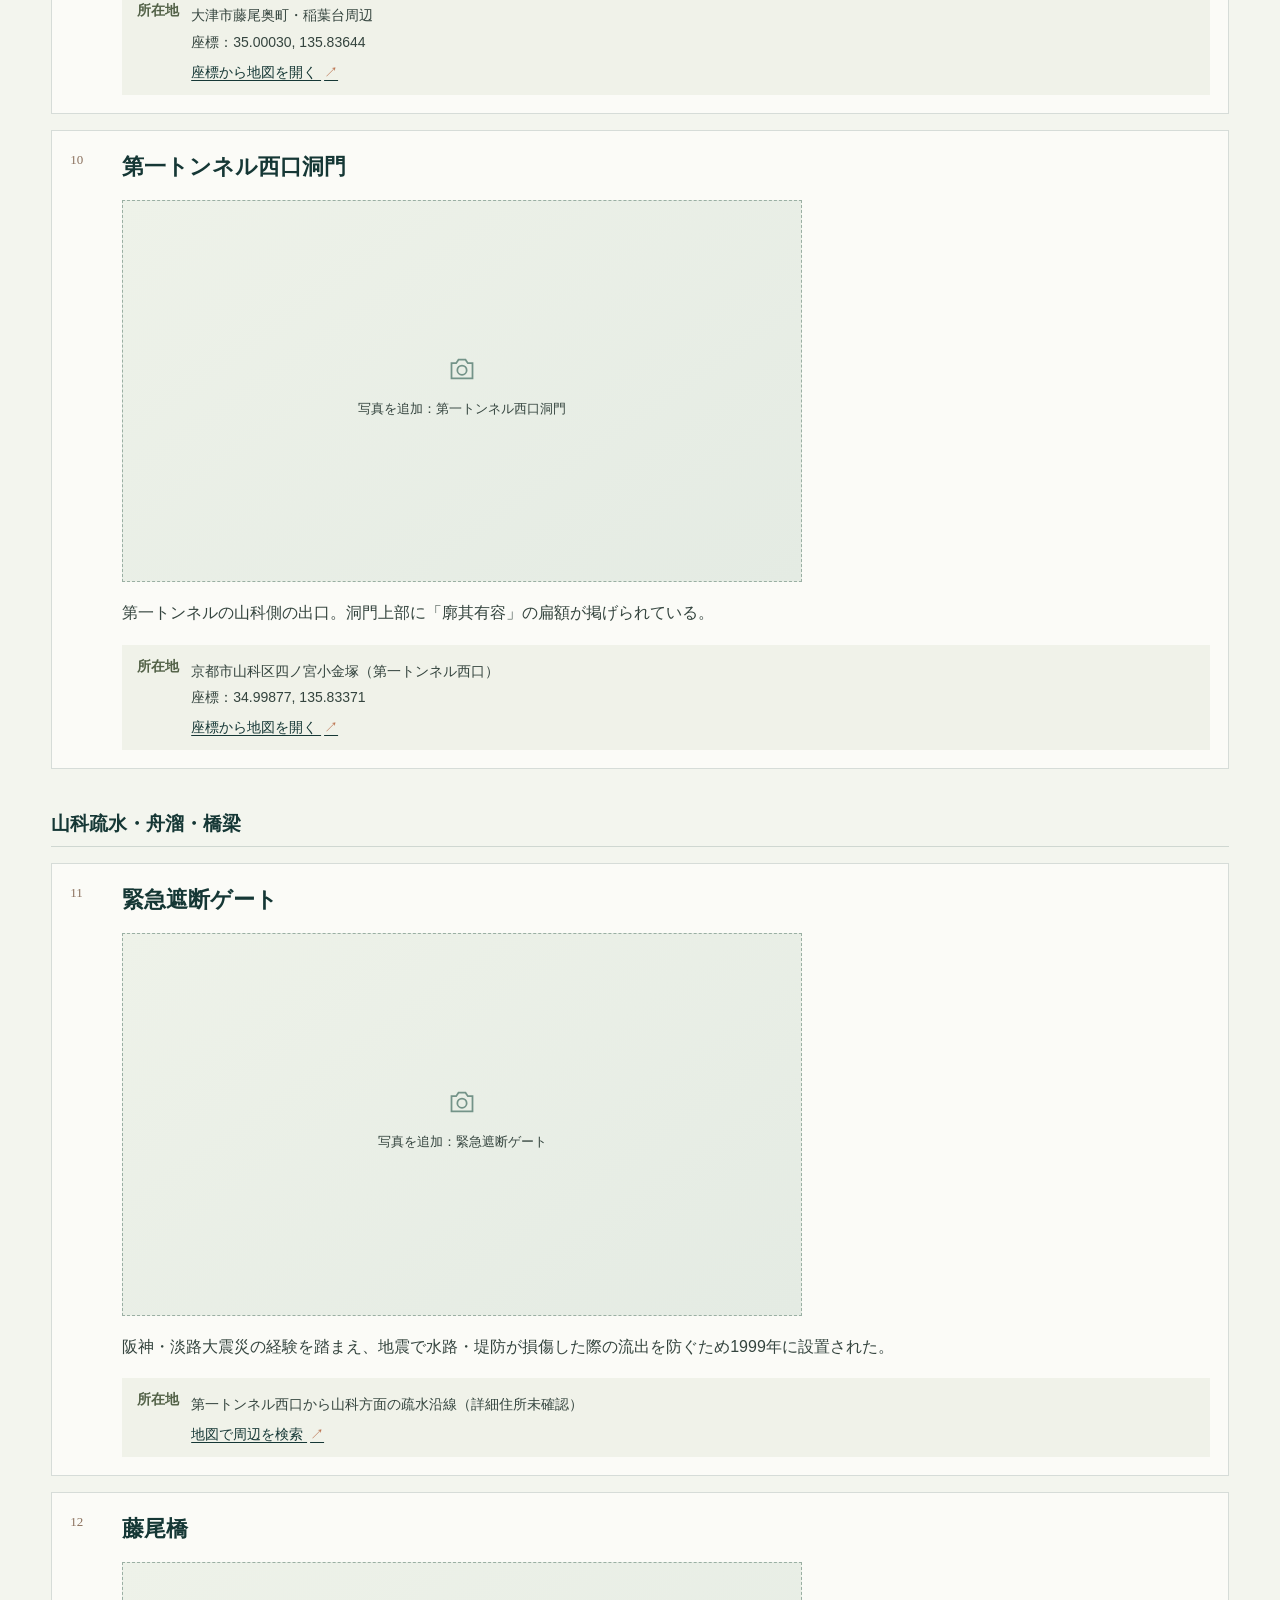
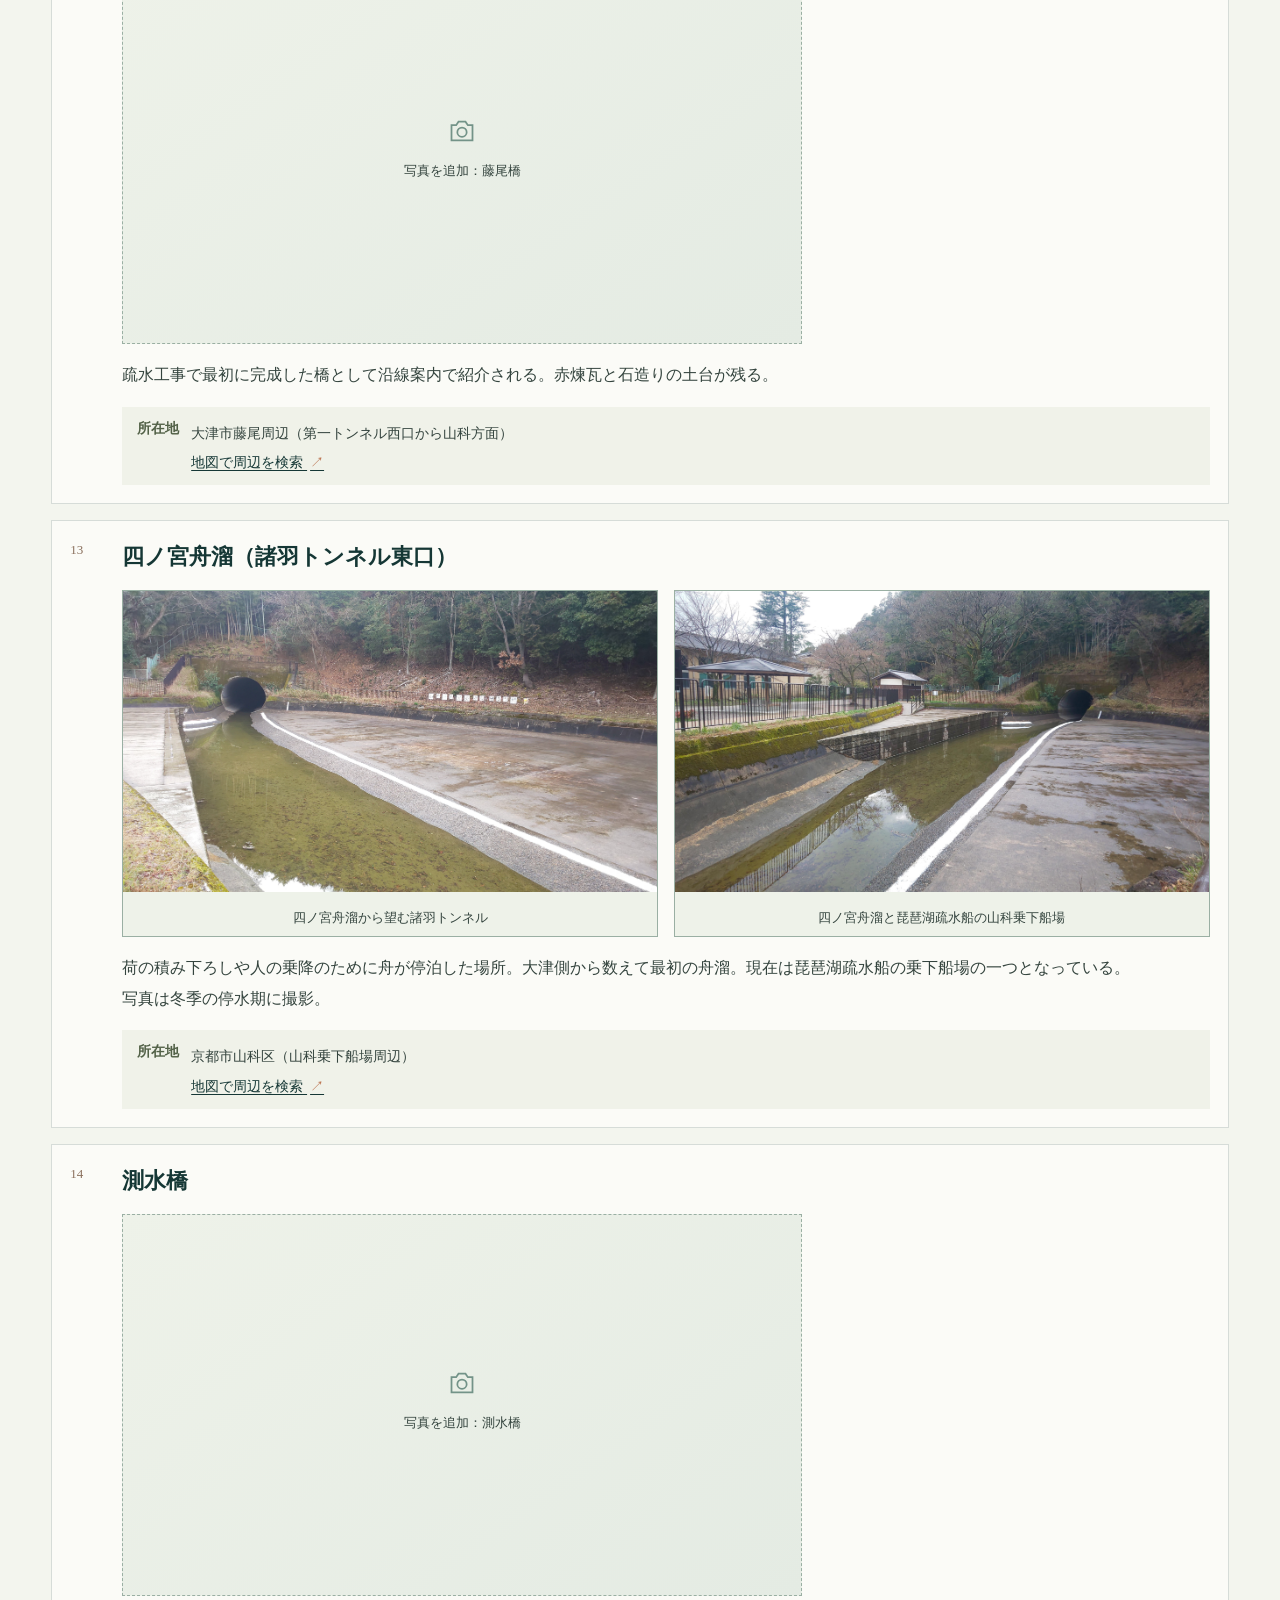
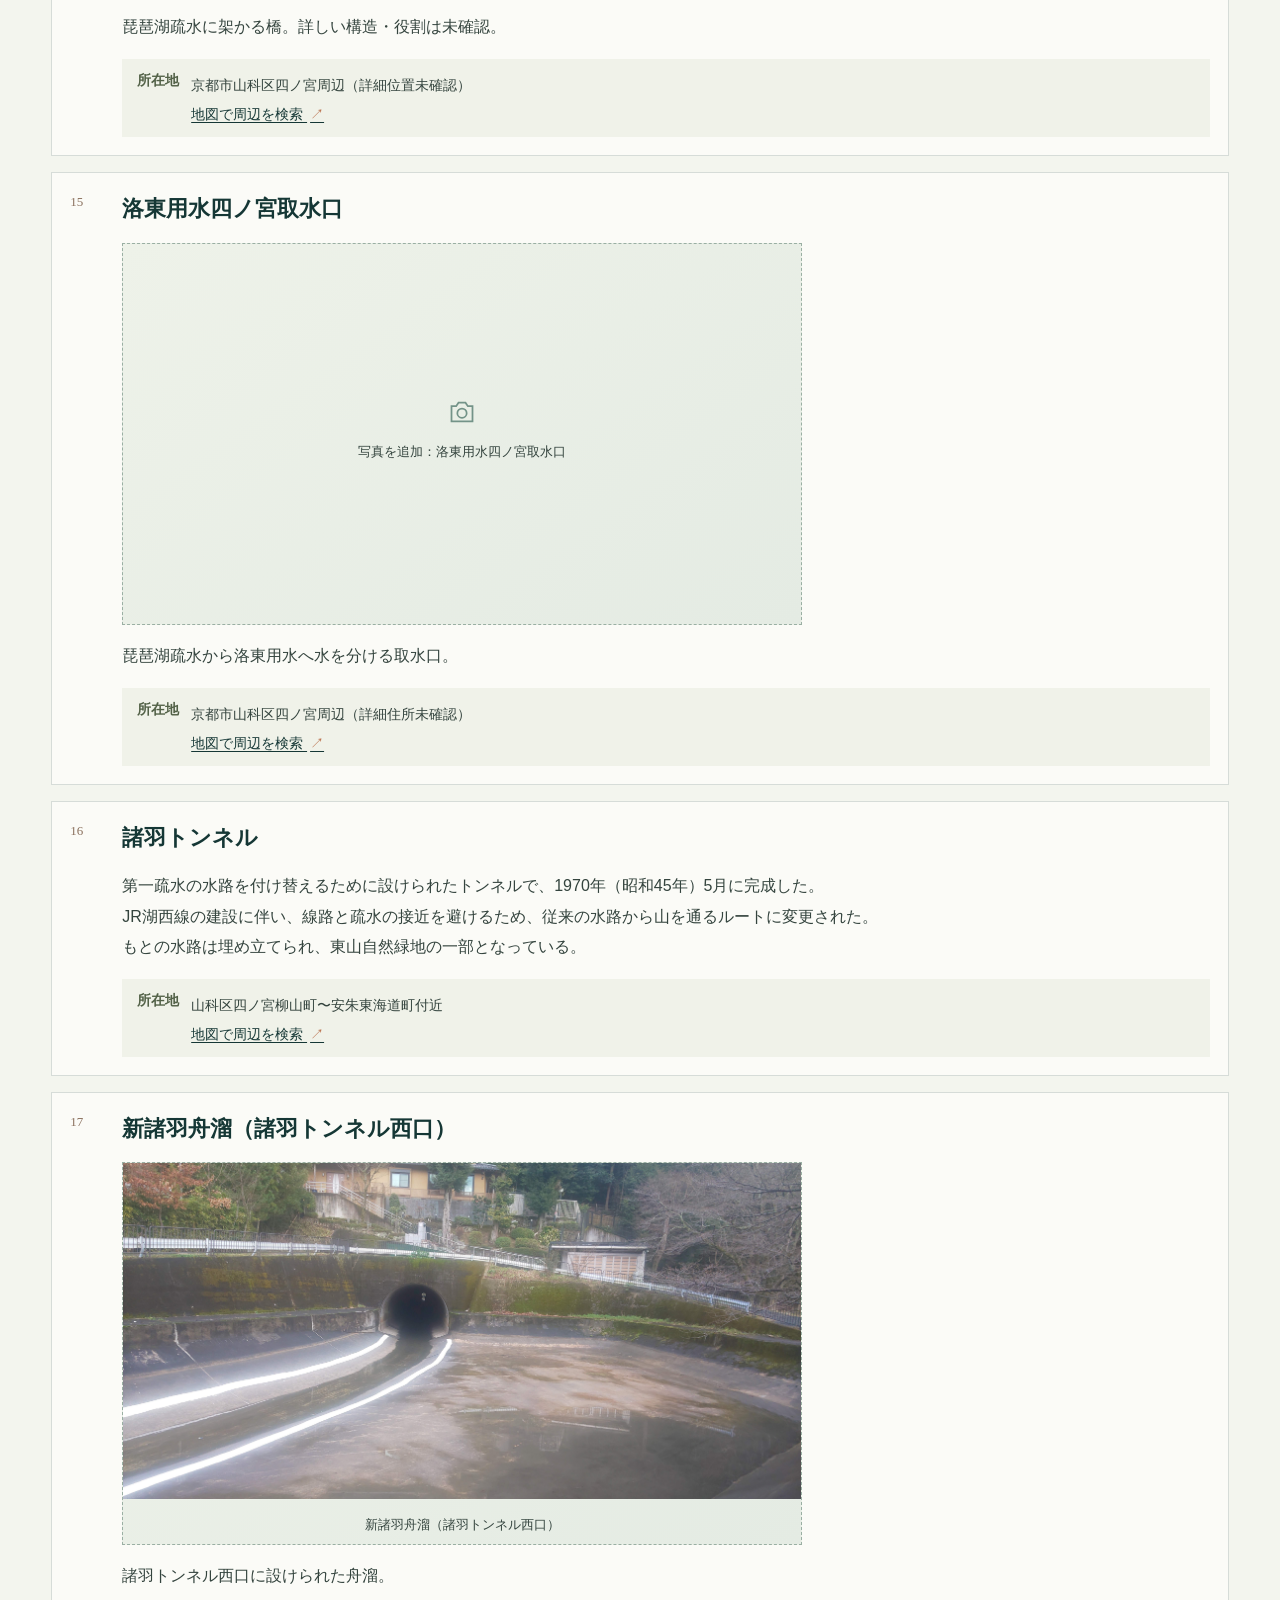
==== commit cae16403: "画像追加" ====
--- a/facilities.html
+++ b/facilities.html
@@ -4,7 +4,7 @@
   <meta charset="utf-8">
   <meta name="viewport" content="width=device-width, initial-scale=1">
   <meta name="theme-color" content="#f3f5ee">
-  <meta name="description" content="琵琶湖疏水の第一・第二疏水を、取水口からトンネル、橋、閘門、分水・放水設備まで流れに沿って解説します。">
+  <meta name="description" content="琵琶湖疏水の第一・第二疏水を、取水口からトンネル、橋、閘門、分水・放水設備まで流れに沿って解説する。">
   <title>設備と流路 — 琵琶湖疏水</title>
   <link rel="stylesheet" href="style.css?v=13">
   <link rel="stylesheet" href="facilities.css?v=25">
@@ -51,7 +51,7 @@
         <p class="eyebrow"><span class="eyebrow-line"></span> FACILITIES & WATER ROUTE</p>
         <p class="facility-overline">琵琶湖疏水・設備編</p>
         <h1>水を通す、<br><em>ひとつひとつの構造。</em></h1>
-        <p class="facility-lead">琵琶湖の取水口から大津閘門、山を貫くトンネル、山科の橋、蹴上の分水施設、京都市内の水路へ。第一・第二疏水を、設備の役割と水の流れに沿って読み解きます。</p>
+        <p class="facility-lead">琵琶湖の取水口から大津閘門、山を貫くトンネル、山科の橋、蹴上の分水施設、京都市内の水路へ。第一・第二疏水を、設備の役割と水の流れに沿って読み解く。</p>
         <a class="button button-dark" href="#flow">水のルートを見る <span aria-hidden="true">↓</span></a>
       </div>
       <div class="facility-hero-stats" aria-label="主な数値">
@@ -67,7 +67,7 @@
         <h2>水の流れと、<br>施設の全体像。</h2>
       </div>
       <div class="facility-intro-copy">
-        <p>琵琶湖から取水した第1疏水と第2疏水は、蹴上の洗堰で合流します。第1疏水沿いには四ノ宮舟溜や諸羽トンネルなどがあり、第2疏水は全線が地下を通ります。第2疏水連絡トンネルは、大津側で別経路に分かれ、藤尾付近で再び第2疏水に接続します。</p>
+        <p>琵琶湖から取水した第1疏水と第2疏水は、蹴上の洗堰で合流する。第1疏水沿いには四ノ宮舟溜や諸羽トンネルなどがあり、第2疏水は全線が地下を通る。第2疏水連絡トンネルは、大津側で別経路に分かれ、藤尾付近で再び第2疏水に接続する。</p>
       </div>
     </section>
 
@@ -137,7 +137,7 @@
         </div>
         <section class="flow-index" aria-labelledby="flow-index-heading">
           <h3 id="flow-index-heading">このページで紹介する施設（全件）</h3>
-          <p>各施設名から詳しい説明へ移動できます。アイコンは設備の種類、右側の表示は文化財の指定区分です。</p>
+          <p>各施設名から詳しい説明へ移動できる。アイコンは設備の種類、右側の表示は文化財の指定区分。</p>
           <div class="flow-index-grid">
             <section class="flow-index-group"><h4>第1疏水</h4><ul data-flow-list="first"></ul></section>
             <section class="flow-index-group"><h4>第2疏水</h4><ul data-flow-list="second"></ul></section>
@@ -148,7 +148,7 @@
           </div>
         </section>
       </div>
-      <p class="diagram-caption">水道・発電・舟運などは分岐する用途であり、すべての施設を水が順番に通るわけではありません。</p>
+      <p class="diagram-caption">水道・発電・舟運などは分岐する用途であり、すべての施設を水が順番に通るわけではない。</p>
     </section>
 
     <section class="facility-map-section" aria-labelledby="facility-map-heading">
@@ -156,7 +156,7 @@
         <div class="facility-map-heading">
           <p class="eyebrow">EXPLORE THE ROUTE</p>
           <h2 id="facility-map-heading">地図で、流路と設備の位置をたどる。</h2>
-          <p>マーカーやレイヤーを操作し、琵琶湖から京都・伏見までの流路と設備を地図上で確認できます。</p>
+          <p>マーカーやレイヤーを操作し、琵琶湖から京都・伏見までの流路と設備を地図上で確認できる。</p>
         </div>
         <div class="facility-map-frame">
           <iframe
@@ -174,12 +174,12 @@
       <div class="facility-section-heading">
         <p class="eyebrow">02 — THE FIRST CANAL · 1890</p>
         <h2>第一疏水。<br>山を越え、谷を渡る。</h2>
-        <p class="heading-note">大津から山科を通り、開渠やトンネル、橋、閘門などを経て蹴上へ至る水路です。</p>
+        <p class="heading-note">大津から山科を通り、開渠やトンネル、橋、閘門などを経て蹴上へ至る水路。</p>
       </div>
       <div class="first-route-layout">
         <div class="first-facility-list">
           <p class="segment-route">琵琶湖 → 大津運河 → 第一トンネル → 山科 → 蹴上</p>
-          <p class="first-location-note">座標を掲載した施設は、座標から地図を直接開けます。座標がない施設は、施設名で周辺を検索します。</p>
+          <p class="first-location-note">座標を掲載した施設は、座標から地図を直接開ける。座標がない施設は、施設名で周辺を検索する。</p>
           <h3 class="first-facility-group-heading">琵琶湖・大津の取水施設</h3>
           <article class="first-facility-row">
             <span class="first-facility-number">01</span>
@@ -610,8 +610,8 @@
             <div class="first-facility-card">
               <h4>第一〇号橋</h4>
               <figure class="first-facility-photo">
-                <svg viewBox="0 0 24 24" aria-hidden="true"><path d="M3 7h4l2-3h6l2 3h4v13H3z"/><circle cx="12" cy="13" r="4"/></svg>
-                <figcaption>写真を追加：第一〇号橋</figcaption>
+                <img src="img/dai10gokyo.jpg" alt="琵琶湖疏水に架かる第一〇号橋">
+                <figcaption>写真：<a href="https://online.bunka.go.jp/heritages/detail/624225" target="_blank" rel="noopener">文化遺産オンライン</a></figcaption>
               </figure>
               <div class="first-facility-description">
                 <p>1904年建造の鉄筋コンクリート造単径間橋。橋長12.9m。</p>
@@ -628,8 +628,8 @@
             <div class="first-facility-card">
               <h4>第一一号橋</h4>
               <figure class="first-facility-photo">
-                <svg viewBox="0 0 24 24" aria-hidden="true"><path d="M3 7h4l2-3h6l2 3h4v13H3z"/><circle cx="12" cy="13" r="4"/></svg>
-                <figcaption>写真を追加：第一一号橋</figcaption>
+                <img src="img/dai11gokyo.jpg" alt="琵琶湖疏水に架かる第一一号橋">
+                <figcaption>写真：<a href="https://online.bunka.go.jp/heritages/detail/653836" target="_blank" rel="noopener">文化遺産オンライン</a></figcaption>
               </figure>
               <div class="first-facility-description">
                 <p>1903年建造の鉄筋コンクリート橋。橋長9.5mで、日本最初期の鉄筋コンクリート橋として紹介される。</p>
@@ -641,10 +641,28 @@
               </div>
             </div>
           </article>
+          <article class="first-facility-row">
+            <span class="first-facility-number">26</span>
+            <div class="first-facility-card">
+              <h4>新山科浄水場日ノ岡取水地</h4>
+              <figure class="first-facility-photo">
+                <img src="img/hinooka_shusuichi.jpg" alt="第一疏水の停水期に撮影した水路。中央が第一疏水、右側が日ノ岡取水地">
+                <figcaption>第一疏水の停水期に撮影。中央が第一疏水、右側が日ノ岡取水地。</figcaption>
+              </figure>
+              <div class="first-facility-description">
+                <p>新山科浄水場へ送る原水を取り入れる取水地。通常は第2疏水から取水しているため、第一疏水の停水期も取水に支障はない。</p>
+              </div>
+              <div class="first-facility-location">
+                <span>所在地</span>
+                <p>京都市山科区日ノ岡</p>
+                <a href="https://www.google.com/maps/search/?api=1&amp;query=新山科浄水場日ノ岡取水地" target="_blank" rel="noopener">地図で周辺を検索 <span aria-hidden="true">↗</span></a>
+              </div>
+            </div>
+          </article>
 
           <h3 class="first-facility-group-heading">蹴上・疏水合流</h3>
           <article class="first-facility-row">
-            <span class="first-facility-number">26</span>
+            <span class="first-facility-number">27</span>
             <div class="first-facility-card">
               <h4>第三トンネル</h4>
               <figure class="first-facility-photo">
@@ -662,74 +680,20 @@
             </div>
           </article>
           <article class="first-facility-row">
-            <span class="first-facility-number">27</span>
-            <div class="first-facility-card">
-              <h4>蹴上乗下船場</h4>
-              <figure class="first-facility-photo">
-                <svg viewBox="0 0 24 24" aria-hidden="true"><path d="M3 7h4l2-3h6l2 3h4v13H3z"/><circle cx="12" cy="13" r="4"/></svg>
-                <figcaption>写真を追加：蹴上乗下船場</figcaption>
-              </figure>
-              <div class="first-facility-description">
-                <p>第三トンネル西口近くにある、疏水船の乗下船地点。</p>
-              </div>
-              <div class="first-facility-location">
-                <span>所在地</span>
-                <p>山科区日ノ岡夷谷町</p>
-                <a href="https://www.google.com/maps/search/?api=1&amp;query=蹴上乗下船場" target="_blank" rel="noopener">地図で周辺を検索 <span aria-hidden="true">↗</span></a>
-              </div>
-            </div>
-          </article>
-          <article class="first-facility-row">
             <span class="first-facility-number">28</span>
             <div class="first-facility-card">
               <h4>蹴上船溜</h4>
               <figure class="first-facility-photo">
-                <svg viewBox="0 0 24 24" aria-hidden="true"><path d="M3 7h4l2-3h6l2 3h4v13H3z"/><circle cx="12" cy="13" r="4"/></svg>
-                <figcaption>写真を追加：蹴上船溜</figcaption>
-              </figure>
-              <div class="first-facility-description">
-                <p>蹴上の舟運に使われた船溜。インクライン上部で船の積み下ろしを行う場所。</p>
+                <img src="img/keage_funadamari.jpg" alt="蹴上船溜">
+                <figcaption>蹴上船溜</figcaption>
+              </figure>
+              <div class="first-facility-description">
+                <p>蹴上の舟運に使われた船溜で、インクライン上部で船の積み下ろしを行う場所。疏水船の乗下船地点がある。写真奥のレンガ造りの建物は旧御所水道ポンプ室、右側は蹴上浄水場取水地、さらに奥に見えるトンネルは第三トンネル西口。</p>
               </div>
               <div class="first-facility-location">
                 <span>所在地</span>
                 <p>左京区粟田口山下町〜南禅寺草川町</p>
                 <a href="https://www.google.com/maps/search/?api=1&amp;query=蹴上船溜+琵琶湖疏水" target="_blank" rel="noopener">地図で周辺を検索 <span aria-hidden="true">↗</span></a>
-              </div>
-            </div>
-          </article>
-          <article class="first-facility-row">
-            <span class="first-facility-number">29</span>
-            <div class="first-facility-card">
-              <h4>蹴上インクライン</h4>
-              <figure class="first-facility-photo">
-                <svg viewBox="0 0 24 24" aria-hidden="true"><path d="M3 7h4l2-3h6l2 3h4v13H3z"/><circle cx="12" cy="13" r="4"/></svg>
-                <figcaption>写真を追加：蹴上インクライン</figcaption>
-              </figure>
-              <div class="first-facility-description">
-                <p>船を台車に載せ、蹴上と南禅寺船溜の高低差約36mを越えるための施設。蹴上の舟運設備として疏水本線に隣接する。</p>
-              </div>
-              <div class="first-facility-location">
-                <span>所在地</span>
-                <p>左京区粟田口山下町〜南禅寺草川町</p>
-                <a href="https://www.google.com/maps/search/?api=1&amp;query=蹴上インクライン" target="_blank" rel="noopener">地図で周辺を検索 <span aria-hidden="true">↗</span></a>
-              </div>
-            </div>
-          </article>
-          <article class="first-facility-row">
-            <span class="first-facility-number">30</span>
-            <div class="first-facility-card">
-              <h4>蹴上放水所</h4>
-              <figure class="first-facility-photo">
-                <svg viewBox="0 0 24 24" aria-hidden="true"><path d="M3 7h4l2-3h6l2 3h4v13H3z"/><circle cx="12" cy="13" r="4"/></svg>
-                <figcaption>写真を追加：蹴上放水所</figcaption>
-              </figure>
-              <div class="first-facility-description">
-                <p>蹴上で水を調整・分配する石造・コンクリート造の洗堰と放水路。第二疏水との合流施設は本線設備と区別する。</p>
-              </div>
-              <div class="first-facility-location">
-                <span>所在地</span>
-                <p>左京区粟田口山下町</p>
-                <a href="https://www.google.com/maps/search/?api=1&amp;query=蹴上放水所+京都市" target="_blank" rel="noopener">地図で周辺を検索 <span aria-hidden="true">↗</span></a>
               </div>
             </div>
           </article>
@@ -741,7 +705,7 @@
       <div class="facility-section-heading">
         <p class="eyebrow">03 — THE SECOND CANAL · 1912</p>
         <h2>第二疏水。<br>水を守る地下の導水路。</h2>
-        <p class="heading-note">水道原水を汚染から守るため、全線を掘抜きトンネルまたは鉄筋コンクリート管の埋設トンネルとした路線です。</p>
+        <p class="heading-note">水道原水を汚染から守るため、全線を掘抜きトンネルまたは鉄筋コンクリート管の埋設トンネルとした路線。</p>
       </div>
       <div class="second-route-layout">
         <aside class="route-flow second-route-flow" aria-label="第2疏水の流れ：琵琶湖から蹴上へ">
@@ -783,7 +747,7 @@
           <span class="flow-branch"><svg viewBox="0 0 24 24" aria-hidden="true"><path d="M3 20V9h18v11M3 13h18M5 20v-7m7 7v-7m7 7v-7M2 20h20"/></svg><span>疏水分線（次章）</span></span>
         </aside>
         <div class="keage-facility-list">
-          <p class="section-lead">第1・第2疏水の水が集まる蹴上は、単なる合流点ではありません。水道、発電、舟運、疏水分線へ水を配るための構造物がまとまっています。</p>
+          <p class="section-lead">第1・第2疏水の水が集まる蹴上は、単なる合流点ではない。水道、発電、舟運、疏水分線へ水を配るための構造物がまとまっている。</p>
           <article class="keage-facility-row">
             <span class="first-facility-number">01</span>
             <div class="keage-facility-card">
@@ -791,7 +755,7 @@
               <h4>新旧両水連絡洗堰</h4>
               <figure class="first-facility-photo">
                 <img src="img/sinkyu_ryosuirenraku_araizeki.jpg" alt="新旧両水連絡洗堰">
-                <figcaption>新旧両水連絡洗堰</figcaption>
+                <figcaption>写真：<a href="https://online.bunka.go.jp/heritages/detail/590264" target="_blank" rel="noopener">文化遺産オンライン</a></figcaption>
               </figure>
               <p>1912年に築造された石造・コンクリート造の洗堰で、延長は28.3m。山科の日ノ岡で第2疏水の水を第1疏水系統へ連絡する施設。</p>
               <div class="first-facility-location"><span>所在地</span><p>山科区日ノ岡一切経谷町</p></div>
@@ -806,8 +770,8 @@
                 <img src="img/gouryu_tunnel.jpg" alt="琵琶湖疏水の合流トンネル">
                 <figcaption>左側が合流トンネル。右側は第2疏水の出口(日岡トンネル)。</figcaption>
               </figure>
-              <p>第1・第2疏水の水が蹴上地区で合流する水路に設けられたトンネルで、全長約87m。第2疏水は上流の日ノ岡にある新旧両水連絡洗堰から第1疏水系統へ連絡されます。<br>
-                合流トンネル洞内で第4トンネルと分岐します。詳細は第4トンネルの項目を参照。</p>
+              <p>第1・第2疏水の水が蹴上地区で合流する水路に設けられたトンネルで、全長約87m。第2疏水は上流の日ノ岡にある新旧両水連絡洗堰から第1疏水系統へ連絡される。<br>
+                合流トンネル洞内で第4トンネルと分岐する。詳細は第4トンネルの項目を参照。</p>
               <div class="first-facility-location"><span>所在地</span><p>詳細未確認</p></div>
             </div>
           </article>
@@ -845,7 +809,7 @@
                   <figcaption>蹴上放水所の水路設備</figcaption>
                 </figure>
               </div>
-              <p>石造・コンクリート造の洗堰と放水路からなる設備。文化庁台帳では洗堰の延長51.6mと記録されます。疏水の流れを調整し、用途別の水路へ送る機能を担います。</p>
+              <p>石造・コンクリート造の洗堰と放水路からなる設備。文化庁台帳には洗堰の延長51.6mと記録されている。疏水の流れを調整し、用途別の水路へ送る機能を担う。</p>
               <dl class="facility-field"><div><dt>最寄り</dt><dd>地下鉄東西線「蹴上」駅が最寄り（個別の徒歩分数は未確認）</dd></div><div><dt>見学</dt><dd>管理施設のため外から見学のみ</dd></div></dl>
               <div class="first-facility-location"><span>所在地</span><p>左京区粟田口山下町</p></div>
             </div>
@@ -855,9 +819,17 @@
             <div class="keage-facility-card">
               <span class="facility-type">発電</span>
               <h4>蹴上発電所・水圧鉄管</h4>
-              <figure class="first-facility-photo"><svg viewBox="0 0 24 24" aria-hidden="true"><path d="M3 7h4l2-3h6l2 3h4v13H3z"/><circle cx="12" cy="13" r="4"/></svg><figcaption>写真を追加：蹴上発電所・水圧鉄管</figcaption></figure>
-              <p>疏水の落差を利用して発電する設備。1891年に運転開始し、電灯・工場動力・市電など京都の電化を支えました。旧本館は重要文化財です。発電設備の水路接続は発電所の運転・管理施設で、自由に立ち入れる見学施設ではありません。</p>
-              <dl class="facility-field"><div><dt>最寄り</dt><dd>地下鉄「蹴上」駅2番出口から徒歩約5分／市バス「南禅寺・疏水記念館・動物園東門前」から徒歩約5分</dd></div><div><dt>見学</dt><dd>現役の発電施設で、敷地内は立入不可。道路・疏水沿いから外観のみ</dd></div></dl>
+              <div class="first-facility-photo-gallery">
+                <figure class="first-facility-photo">
+                  <img src="img/keage_hatsudensho.jpg" alt="蹴上発電所旧本館と水圧鉄管">
+                  <figcaption>蹴上発電所旧本館と水圧鉄管</figcaption>
+                </figure>
+                <figure class="first-facility-photo">
+                  <img src="img/suiatsu_tekkan.jpg" alt="山腹を下る水圧鉄管">
+                  <figcaption>山腹を下る水圧鉄管</figcaption>
+                </figure>
+              </div>
+              <p>疏水の落差を利用して発電する設備。1891年に運転を開始し、電灯・工場動力・市電など京都の電化を支えた。旧本館は重要文化財に指定されている。発電設備の水路接続は発電所の運転・管理施設で、自由に立ち入れる見学施設ではない。</p>
               <div class="first-facility-location"><span>所在地</span><p>左京区粟田口鳥居町2（水圧鉄管は粟田口大日山町）</p><a href="https://www.google.com/maps/search/?api=1&amp;query=蹴上発電所" target="_blank" rel="noopener">Googleマップで探す <span aria-hidden="true">↗</span></a></div>
             </div>
           </article>
@@ -867,7 +839,7 @@
               <span class="facility-type">水道・配水</span>
               <h4>蹴上浄水場／第一高区配水池</h4>
               <figure class="first-facility-photo"><svg viewBox="0 0 24 24" aria-hidden="true"><path d="M3 7h4l2-3h6l2 3h4v13H3z"/><circle cx="12" cy="13" r="4"/></svg><figcaption>写真を追加：蹴上浄水場／第一高区配水池</figcaption></figure>
-              <p>第2疏水完成とともに近代水道が整備され、1912年に給水を開始しました。取水した水は浄水場で処理し、配水施設・管路を通って市内へ届きます。第一高区配水池は水道系統の一部であり、水路沿いの開渠とは別の施設群です。</p>
+              <p>第2疏水完成とともに近代水道が整備され、1912年に給水を開始した。取水した水は浄水場で処理し、配水施設・管路を通って市内へ届く。第一高区配水池は水道系統の一部であり、水路沿いの開渠とは別の施設群。</p>
               <div class="first-facility-location"><span>所在地</span><p>詳細未確認</p></div>
             </div>
           </article>
@@ -877,9 +849,9 @@
               <span class="facility-type">舟運・高低差</span>
               <h4>蹴上船溜／インクライン</h4>
               <figure class="first-facility-photo"><svg viewBox="0 0 24 24" aria-hidden="true"><path d="M3 7h4l2-3h6l2 3h4v13H3z"/><circle cx="12" cy="13" r="4"/></svg><figcaption>写真を追加：蹴上インクライン</figcaption></figure>
-              <p>第1疏水の舟運経路に設けた船溜と傾斜鉄道です。約36mの高低差を、台車に載せた船ごと越えました。国宝に指定されたインクラインの文化財台帳上の長さは566.1mです。</p>
-              <dl class="facility-field"><div><dt>最寄り</dt><dd>地下鉄「蹴上」駅から徒歩約3〜5分（案内により異なります）／市バス「岡崎法勝寺町」から徒歩約5分</dd></div><div><dt>見学</dt><dd>レールが保存され、線路内を自由に歩けます。春は桜の名所で混雑します</dd></div></dl>
-              <div class="first-facility-location"><span>所在地</span><p>左京区粟田口山下町〜南禅寺草川町（東山区東小物座町とする案内もあります）</p><a href="https://www.google.com/maps/search/?api=1&amp;query=蹴上インクライン" target="_blank" rel="noopener">Googleマップで探す <span aria-hidden="true">↗</span></a></div>
+              <p>第1疏水の舟運経路に設けた船溜と傾斜鉄道。約36mの高低差を、台車に載せた船ごと越えた。国宝に指定されたインクラインの文化財台帳上の長さは566.1m。</p>
+              <dl class="facility-field"><div><dt>最寄り</dt><dd>地下鉄「蹴上」駅から徒歩約3〜5分（案内により異なる）／市バス「岡崎法勝寺町」から徒歩約5分</dd></div><div><dt>見学</dt><dd>レールが保存され、線路内を自由に歩ける。春は桜の名所で混雑する</dd></div></dl>
+              <div class="first-facility-location"><span>所在地</span><p>左京区粟田口山下町〜南禅寺草川町（東山区東小物座町とする案内もある）</p><a href="https://www.google.com/maps/search/?api=1&amp;query=蹴上インクライン" target="_blank" rel="noopener">Googleマップで探す <span aria-hidden="true">↗</span></a></div>
             </div>
           </article>
           <article class="keage-facility-row">
@@ -888,7 +860,7 @@
               <span class="facility-type">見学施設</span>
               <h4>琵琶湖疏水記念館</h4>
               <figure class="first-facility-photo"><svg viewBox="0 0 24 24" aria-hidden="true"><path d="M3 7h4l2-3h6l2 3h4v13H3z"/><circle cx="12" cy="13" r="4"/></svg><figcaption>写真を追加：琵琶湖疏水記念館</figcaption></figure>
-              <p>疏水の歴史と仕組みを展示する施設です。インクラインや南禅寺船溜に近く、蹴上周辺を歩く際の起点に使えます。</p>
+              <p>疏水の歴史と仕組みを展示する施設。インクラインや南禅寺船溜に近く、蹴上周辺を歩く際の起点に使える。</p>
               <dl class="facility-field"><div><dt>最寄り</dt><dd>地下鉄「蹴上」駅から徒歩約7分／市バス「岡崎法勝寺町」から徒歩約4分</dd></div><div><dt>開館</dt><dd>9:00〜17:00（入館は16:30まで）。月曜（祝日の場合は翌平日）と12月29日〜1月3日は休館。入館無料</dd></div><div><dt>問合せ</dt><dd>075-752-2530（開館日などは訪問前に公式サイトで確認）</dd></div></dl>
               <div class="first-facility-location"><span>所在地</span><p>左京区南禅寺草川町17</p><a href="https://www.google.com/maps/search/?api=1&amp;query=琵琶湖疏水記念館" target="_blank" rel="noopener">Googleマップで探す <span aria-hidden="true">↗</span></a></div>
             </div>
@@ -899,9 +871,28 @@
               <span class="facility-type">分水・文化財</span>
               <h4>疏水分線</h4>
               <figure class="first-facility-photo"><svg viewBox="0 0 24 24" aria-hidden="true"><path d="M3 7h4l2-3h6l2 3h4v13H3z"/><circle cx="12" cy="13" r="4"/></svg><figcaption>写真を追加：疏水分線</figcaption></figure>
-              <p>蹴上から分かれて南禅寺境内を横切り、北へ向かう水路です。国宝の南禅寺水路閣、扇ダム、若王子取水池、哲学の道などが沿線に続きます。分線は第1疏水本線や伏見へ向かう鴨川運河と別の系統です。</p>
+              <p>蹴上から分かれて南禅寺境内を横切り、北へ向かう水路。国宝の南禅寺水路閣、扇ダム、若王子取水池、哲学の道などが沿線に続く。分線は第1疏水本線や伏見へ向かう鴨川運河と別の系統。</p>
               <p class="facility-detail"><a href="#branch">疏水分線の流れと施設を見る →</a></p>
               <div class="first-facility-location"><span>所在地</span><p>蹴上から南禅寺方面</p></div>
+            </div>
+          </article>
+          <article class="keage-facility-row">
+            <span class="first-facility-number">10</span>
+            <div class="keage-facility-card">
+              <span class="facility-type">水道・重要文化財</span>
+              <h4>本願寺水道水源地</h4>
+              <div class="first-facility-photo-gallery">
+                <figure class="first-facility-photo">
+                  <img src="img/honganjisuidou_suigenchi.jpg" alt="本願寺水道水源地の石造水槽">
+                  <figcaption>本願寺水道水源地</figcaption>
+                </figure>
+                <figure class="first-facility-photo">
+                  <img src="img/honganjisuidou_shushuikou.jpg" alt="水路左岸に設けられた取水口">
+                  <figcaption>本願寺水道水源地へ繋がると思われる取水口</figcaption>
+                </figure>
+              </div>
+              <p>東本願寺方面へ防火用水を送った本願寺水道に関わる水源施設。疏水本線を水がそのまま流れる地点ではなく、疏水水系に関連する水道施設として扱う。文化財の指定名称は「本願寺水道水源池」。</p>
+              <div class="first-facility-location"><span>所在地</span><p>詳細未確認</p></div>
             </div>
           </article>
         </div>
@@ -912,21 +903,111 @@
       <div class="facility-section-heading">
         <p class="eyebrow">05 — THE BRANCH CANAL · 1890</p>
         <h2>疏水分線。<br>南禅寺から哲学の道へ。</h2>
-        <p class="heading-note">蹴上から北へ分かれ、水路閣、トンネル、遊水地、取水池を経て、哲学の道の水辺へ続く水路です。明治期の分線は約8.4km、現在の管理区間は約3.3kmと、資料によって数え方が異なります。</p>
+        <p class="heading-note">
+          蹴上から北へ分かれ、水路閣、トンネル、遊水地、取水池を経て、哲学の道の水辺へ続く水路。明治期の分線は約8.4km、現在の管理区間は約3.3kmと、資料によって数え方が異なる。
+        </p>
       </div>
       <div class="facility-content">
         <div class="route-segment">
           <div class="route-flow" aria-label="流れ：蹴上から南禅寺水路閣と第五トンネルへ">
             <span class="segment-number">1</span>
-            <span class="flow-node"><svg viewBox="0 0 24 24" aria-hidden="true"><circle cx="12" cy="5" r="2"/><path d="M12 7v5M12 12l-6 8M12 12l6 8"/></svg><span>蹴上で分岐</span></span>
-            <span class="flow-node"><svg viewBox="0 0 24 24" aria-hidden="true"><path d="M3 20V9h18v11M3 13h18M5 20v-7m7 7v-7m7 7v-7M2 20h20"/></svg><span>南禅寺水路閣</span></span>
-            <span class="flow-node"><svg viewBox="0 0 24 24" aria-hidden="true"><path d="M3 21V12a9 9 0 0 1 18 0v9M3 21h18M7 21v-6m10 6v-6"/></svg><span>第五トンネル</span></span>
+            <span class="flow-node">
+              <svg viewBox="0 0 24 24" aria-hidden="true">
+                <circle cx="12" cy="5" r="2"/>
+                <path d="M12 7v5M12 12l-6 8M12 12l6 8"/>
+              </svg>
+              <span>蹴上で分岐</span>
+            </span>
+            <span class="flow-node">
+              <svg viewBox="0 0 24 24" aria-hidden="true">
+                <path d="M3 20V9h18v11M3 13h18M5 20v-7m7 7v-7m7 7v-7M2 20h20"/>
+              </svg>
+              <span>南禅寺水路閣</span>
+            </span>
+            <span class="flow-node">
+              <svg viewBox="0 0 24 24" aria-hidden="true">
+                <path d="M3 21V12a9 9 0 0 1 18 0v9M3 21h18M7 21v-6m10 6v-6"/>
+              </svg>
+              <span>第五トンネル</span>
+            </span>
           </div>
-          <div class="route-detail"><h3>蹴上から南禅寺へ</h3><p class="segment-route">蹴上 → 分線 → 南禅寺水路閣 → 第五トンネル</p>
+          <div class="route-detail">
+            <h3>蹴上から南禅寺へ</h3>
+            <p class="segment-route">蹴上 → 分線 → 南禅寺水路閣 → 第五トンネル</p>
             <div class="facility-cards">
-              <article><span class="facility-type">分岐・計画変更</span><h4>蹴上で分かれる分線</h4><p>第1疏水から北へ分かれ、1890年に完成した水路。当初は水車の動力で工場を呼び込む計画があったとされるが、工事の途中で水力発電の実用化に踏み切ったことで、水の使い方が見直された。沿線への水力利用・灌漑・防火用水の供給が、分線の主な役割として整理されている。</p><p class="facility-detail">分線は伏見へ向かう鴨川運河とは別の系統。工事費は第1疏水の大津〜鴨川間と合わせて125万円余り。</p></article>
-              <article><span class="facility-type">水路橋・国宝</span><h4>南禅寺水路閣</h4><dl class="facility-field"><div><dt>所在地</dt><dd>左京区南禅寺福地町86</dd></div><div><dt>最寄り</dt><dd>地下鉄「蹴上」駅1番出口から徒歩約7分（南禅寺側の案内では約10分）</dd></div><div><dt>見学</dt><dd>南禅寺の境内を通って見る。南禅寺の拝観時間は8:40〜16:30（季節により17:00まで）。水路閣は拝観有料区域には含まれないが、料金は南禅寺で最新情報を確認。境内は三脚・一脚の使用や許可のない撮影が禁止</dd></div><div><dt>地図</dt><dd><a href="https://www.google.com/maps/search/?api=1&amp;query=南禅寺水路閣" target="_blank" rel="noopener">Googleマップで探す</a></dd></div></dl><figure class="facility-photo-placeholder"><svg viewBox="0 0 24 24" aria-hidden="true"><path d="M3 7h4l2-3h6l2 3h4v13H3z"/><circle cx="12" cy="13" r="4"/></svg><figcaption>写真を追加：南禅寺水路閣</figcaption></figure><p>南禅寺境内の谷を越えるための煉瓦造14連アーチ橋。1888年竣工、橋長93.2m。いまも橋の上を疏水分線の水が流れる。寺院の景観との調和が課題となり、古代ローマの水道橋を思わせる意匠が採られたと紹介される。</p></article>
-              <article><span class="facility-type">トンネル・重要文化財</span><h4>第五トンネル</h4><dl class="facility-field"><div><dt>所在地</dt><dd>左京区南禅寺福地町</dd></div><div><dt>最寄り</dt><dd>南禅寺境内の奥。徒歩分数は未確認</dd></div><div><dt>見学</dt><dd>公的資料に見学可否の記載なし（未確認）。トンネル内は立入不可と考える</dd></div></dl><p>南禅寺本坊の裏手に口を開ける煉瓦造のトンネル。1890年竣工、延長101.8m、翼壁を附属する。所在地は左京区南禅寺福地町で、2025年8月27日に重要文化財に指定された。水路閣を渡った分線の水は、ここから山裾へ入る。</p></article>
+              <article>
+                <span class="facility-type">分岐・計画変更</span>
+                <h4>蹴上で分かれる分線</h4>
+                <p>
+                  第1疏水から北へ分かれ、1890年に完成した水路。当初は水車の動力で工場を呼び込む計画があったとされるが、工事の途中で水力発電の実用化に踏み切ったことで、水の使い方が見直された。沿線への水力利用・灌漑・防火用水の供給が、分線の主な役割として整理されている。
+                </p>
+                <p class="facility-detail">
+                  分線は伏見へ向かう鴨川運河とは別の系統。工事費は第1疏水の大津〜鴨川間と合わせて125万円余り。
+                </p>
+              </article>
+              <article>
+                <span class="facility-type">疏水分線・トンネル（名称未確認）</span>
+                <h4>南禅寺トンネル</h4>
+                <p>
+                  資料のルート図には「南禅寺トンネル（1,000m）」と記され、第4・第五・第六トンネルとは別の区間として示されている。位置図と現地解説から、水路閣へ向かう道の曲がり角付近から、若王子の哲学の道起点付近までの区間と考えられる。名称の正式性、坑口の正確な位置、一般公開の有無は未確認。
+                </p>
+                <div class="first-facility-location">
+                  <span>位置（概略）</span>
+                  <p>水路閣へ向かう道の曲がり角付近〜若王子の哲学の道起点付近</p>
+                </div>
+              </article>
+              <article>
+                <span class="facility-type">トンネル・重要文化財</span>
+                <h4>第五トンネル</h4>
+                <dl class="facility-field">
+                  <div>
+                    <dt>所在地</dt>
+                    <dd>左京区南禅寺福地町</dd>
+                  </div>
+                  <div>
+                    <dt>最寄り</dt>
+                    <dd>南禅寺境内の奥。徒歩分数は未確認</dd>
+                  </div>
+                  <div>
+                    <dt>見学</dt>
+                    <dd>公的資料に見学可否の記載なし（未確認）。トンネル内は立入不可と考える</dd>
+                  </div>
+                </dl>
+                <p>
+                  南禅寺本坊の裏手に口を開ける煉瓦造のトンネル。1890年竣工、延長101.8m、翼壁を附属する。所在地は左京区南禅寺福地町で、2025年8月27日に重要文化財に指定された。水路閣を渡った分線の水は、ここから山裾へ入る。
+                </p>
+              </article>
+              <article>
+                <span class="facility-type">水路橋・国宝</span>
+                <h4>南禅寺水路閣</h4>
+                <dl class="facility-field">
+                  <div>
+                    <dt>所在地</dt>
+                    <dd>左京区南禅寺福地町86</dd>
+                  </div>
+                  <div>
+                    <dt>最寄り</dt>
+                    <dd>地下鉄「蹴上」駅1番出口から徒歩約7分（南禅寺側の案内では約10分）</dd>
+                  </div>
+                  <div>
+                    <dt>見学</dt>
+                    <dd>南禅寺の境内を通って見る。南禅寺の拝観時間は8:40〜16:30（季節により17:00まで）。水路閣は拝観有料区域には含まれないが、料金は南禅寺で最新情報を確認。境内は三脚・一脚の使用や許可のない撮影が禁止</dd>
+                  </div>
+                  <div>
+                    <dt>地図</dt>
+                    <dd>
+                      <a href="https://www.google.com/maps/search/?api=1&amp;query=南禅寺水路閣" target="_blank" rel="noopener">Googleマップで探す</a>
+                    </dd>
+                  </div>
+                </dl>
+                <figure class="first-facility-photo">
+                  <img src="img/nanzenji_suirokaku.JPG" alt="南禅寺水路閣の煉瓦造アーチ橋">
+                  <figcaption>南禅寺水路閣</figcaption>
+                </figure>
+                <p>
+                  南禅寺境内の谷を越えるための煉瓦造14連アーチ橋。1888年竣工、橋長93.2m。いまも橋の上を疏水分線の水が流れる。寺院の景観との調和が課題となり、古代ローマの水道橋を思わせる意匠が採られたと紹介される。
+                </p>
+              </article>
             </div>
           </div>
         </div>
@@ -934,17 +1015,122 @@
         <div class="route-segment">
           <div class="route-flow" aria-label="流れ：第五トンネルから扇ダム、第六トンネル、若王子取水池へ">
             <span class="segment-number">2</span>
-            <span class="flow-node"><svg viewBox="0 0 24 24" aria-hidden="true"><path d="M3 21V12a9 9 0 0 1 18 0v9M3 21h18M7 21v-6m10 6v-6"/></svg><span>第五トンネルを出る</span></span>
-            <span class="flow-node"><svg viewBox="0 0 24 24" aria-hidden="true"><path d="M3 9h18M5 9l1 10h12l1-10M8 14q2-2 4 0t4 0"/></svg><span>扇ダム（遊水地）</span></span>
-            <span class="flow-branch"><svg viewBox="0 0 24 24" aria-hidden="true"><path d="M3 8q4-4 9 0t9 0M3 14q4-4 9 0t9 0M3 20q4-4 9 0t9 0"/></svg><span>放水路 → 南禅寺船溜</span></span>
-            <span class="flow-node"><svg viewBox="0 0 24 24" aria-hidden="true"><path d="M3 21V12a9 9 0 0 1 18 0v9M3 21h18M7 21v-6m10 6v-6"/></svg><span>第六トンネル</span></span>
-            <span class="flow-branch"><svg viewBox="0 0 24 24" aria-hidden="true"><path d="M12 2C9 6 5 10 5 14a7 7 0 0 0 14 0c0-4-4-8-7-12Z"/><path d="M8 15a4 4 0 0 0 4 4"/></svg><span>若王子取水池 → 松ケ崎浄水場</span></span>
+            <span class="flow-node">
+              <svg viewBox="0 0 24 24" aria-hidden="true">
+                <path d="M3 21V12a9 9 0 0 1 18 0v9M3 21h18M7 21v-6m10 6v-6"/>
+              </svg>
+              <span>第五トンネルを出る</span>
+            </span>
+            <span class="flow-node">
+              <svg viewBox="0 0 24 24" aria-hidden="true">
+                <path d="M3 9h18M5 9l1 10h12l1-10M8 14q2-2 4 0t4 0"/>
+              </svg>
+              <span>扇ダム（遊水地）</span>
+            </span>
+            <span class="flow-branch">
+              <svg viewBox="0 0 24 24" aria-hidden="true">
+                <path d="M3 8q4-4 9 0t9 0M3 14q4-4 9 0t9 0M3 20q4-4 9 0t9 0"/>
+              </svg>
+              <span>放水路 → 南禅寺船溜</span>
+            </span>
+            <span class="flow-node">
+              <svg viewBox="0 0 24 24" aria-hidden="true">
+                <path d="M3 21V12a9 9 0 0 1 18 0v9M3 21h18M7 21v-6m10 6v-6"/>
+              </svg>
+              <span>第六トンネル</span>
+            </span>
+            <span class="flow-branch">
+              <svg viewBox="0 0 24 24" aria-hidden="true">
+                <path d="M12 2C9 6 5 10 5 14a7 7 0 0 0 14 0c0-4-4-8-7-12Z"/>
+                <path d="M8 15a4 4 0 0 0 4 4"/>
+              </svg>
+              <span>若王子取水池 → 松ケ崎浄水場</span>
+            </span>
           </div>
-          <div class="route-detail"><h3>扇ダム・第六トンネル・若王子取水池</h3><p class="segment-route">第五トンネル → 扇ダム → 第六トンネル → 若王子取水池 → 若王子橋</p>
+          <div class="route-detail">
+            <h3>扇ダム・第六トンネル・若王子取水池</h3>
+            <p class="segment-route">第五トンネル → 扇ダム → 第六トンネル → 若王子取水池 → 若王子橋</p>
             <div class="facility-cards">
-              <article><span class="facility-type">遊水地・放水路</span><h4>扇ダム／扇ダム放水路</h4><dl class="facility-field"><div><dt>所在地</dt><dd>鹿ケ谷付近とされる（公的資料では未確認）</dd></div><div><dt>最寄り</dt><dd>未確認</dd></div><div><dt>見学</dt><dd>未確認。管理施設のため、立入禁止の表示や柵を越えない</dd></div></dl><figure class="facility-photo-placeholder"><svg viewBox="0 0 24 24" aria-hidden="true"><path d="M3 7h4l2-3h6l2 3h4v13H3z"/><circle cx="12" cy="13" r="4"/></svg><figcaption>写真を追加：扇ダム放水路</figcaption></figure><p>第五トンネルを抜けた分線の水が集まる遊水地。発電や大規模な貯水を目的とするダムではなく、分線の水量を受けて調整する施設と解説されている。ここから放水路が分かれて南禅寺船溜へ水を送り、周辺の庭園・別荘地の水利にも関わるとされる。</p><p class="facility-detail">土木学会は2021年度の選奨土木遺産に「扇ダム放水路」を1890年頃の施設として含めている。管理施設のため見学できる範囲は限られ、撮影は公道など公開された場所から。</p></article>
-              <article><span class="facility-type">トンネル・重要文化財</span><h4>第六トンネル</h4><dl class="facility-field"><div><dt>所在地</dt><dd>左京区南禅寺福地町・永観堂町・若王子町</dd></div><div><dt>最寄り</dt><dd>哲学の道の南端（若王子橋）の近く。徒歩分数は未確認</dd></div><div><dt>見学</dt><dd>公的資料に見学可否の記載なし（未確認）</dd></div></dl><p>扇ダムの先から続く煉瓦造のトンネル。1888年竣工、延長181.8m。所在地は左京区の南禅寺福地町・永観堂町・若王子町にまたがり、2025年8月27日に重要文化財に指定された。分線の水は第六トンネルの北口側へ抜ける。</p></article>
-              <article><span class="facility-type">水道の取水池</span><h4>若王子取水池</h4><dl class="facility-field"><div><dt>所在地</dt><dd>左京区若王子町</dd></div><div><dt>最寄り</dt><dd>哲学の道の南端（若王子橋）付近。徒歩分数は未確認</dd></div><div><dt>見学</dt><dd>上下水道施設で、公開情報なし（未確認）。敷地内には入らず、外から見える範囲に</dd></div></dl><figure class="facility-photo-placeholder"><svg viewBox="0 0 24 24" aria-hidden="true"><path d="M3 7h4l2-3h6l2 3h4v13H3z"/><circle cx="12" cy="13" r="4"/></svg><figcaption>写真を追加：若王子取水池付近</figcaption></figure><p>松ケ崎浄水場の取水池で、所在地は左京区若王子町。疏水から導いた原水をまず池に受けて重い砂を沈め、粗目スクリーンと除塵機で藻や浮遊するごみを取り除く。その後、専用の導水管で浄水場の着水井へ送られる。</p><p class="facility-detail">松ケ崎浄水場は1927年に市内2番目の浄水場として完成し、現在は市内北部へ給水している（京都市上下水道局）。</p></article>
+              <article>
+                <span class="facility-type">遊水地・放水路</span>
+                <h4>扇ダム／扇ダム放水路</h4>
+                <dl class="facility-field">
+                  <div>
+                    <dt>所在地</dt>
+                    <dd>鹿ケ谷付近とされる（公的資料では未確認）</dd>
+                  </div>
+                  <div>
+                    <dt>最寄り</dt>
+                    <dd>未確認</dd>
+                  </div>
+                  <div>
+                    <dt>見学</dt>
+                    <dd>未確認。管理施設のため、立入禁止の表示や柵を越えない</dd>
+                  </div>
+                </dl>
+                <p>
+                  水路に必要量以上の水が流れてきた際に、越流させて水量を調整する施設。周辺の寺社・庭園の滝や池には防火用水として水の一部が供給され、供給分を除く水は扇ダム放水路を通って南禅寺船溜へ流れる。
+                </p>
+                <p class="facility-detail">
+                  土木学会は2021年度の選奨土木遺産に「扇ダム放水路」を1890年頃の施設として含めている。管理施設のため見学できる範囲は限られ、撮影は公道など公開された場所から。
+                </p>
+                <p class="facility-detail">
+                  すばらしい調査情報と現地の写真を掲載しているサイトを紹介する。<br>
+                  <a href="https://yosuzumex.daa.jp/dam/biwakososui/biwakososui_02.html" target="_blank" rel="noopener">またまた琵琶湖疏水 その2（扇ダムの調査・現地写真） ↗</a>
+                </p>
+              </article>
+              <article>
+                <span class="facility-type">トンネル・重要文化財</span>
+                <h4>第六トンネル</h4>
+                <dl class="facility-field">
+                  <div>
+                    <dt>所在地</dt>
+                    <dd>左京区南禅寺福地町・永観堂町・若王子町</dd>
+                  </div>
+                  <div>
+                    <dt>最寄り</dt>
+                    <dd>哲学の道の南端（若王子橋）の近く。徒歩分数は未確認</dd>
+                  </div>
+                  <div>
+                    <dt>見学</dt>
+                    <dd>公的資料に見学可否の記載なし（未確認）</dd>
+                  </div>
+                </dl>
+                <p>
+                  扇ダムの先から続く煉瓦造のトンネル。1888年竣工、延長181.8m。所在地は左京区の南禅寺福地町・永観堂町・若王子町にまたがり、2025年8月27日に重要文化財に指定された。分線の水は第六トンネルの北口側へ抜ける。
+                </p>
+              </article>
+              <article>
+                <span class="facility-type">水道の取水池</span>
+                <h4>若王子取水池</h4>
+                <dl class="facility-field">
+                  <div>
+                    <dt>所在地</dt>
+                    <dd>左京区若王子町</dd>
+                  </div>
+                  <div>
+                    <dt>最寄り</dt>
+                    <dd>哲学の道の南端（若王子橋）付近。徒歩分数は未確認</dd>
+                  </div>
+                  <div>
+                    <dt>見学</dt>
+                    <dd>上下水道施設で、公開情報なし（未確認）。敷地内には入らず、外から見える範囲に</dd>
+                  </div>
+                </dl>
+                <figure class="facility-photo-placeholder">
+                  <svg viewBox="0 0 24 24" aria-hidden="true">
+                    <path d="M3 7h4l2-3h6l2 3h4v13H3z"/>
+                    <circle cx="12" cy="13" r="4"/>
+                  </svg>
+                  <figcaption>写真を追加：若王子取水池付近</figcaption>
+                </figure>
+                <p>
+                  松ケ崎浄水場の取水池で、所在地は左京区若王子町。疏水から導いた原水をまず池に受けて重い砂を沈め、粗目スクリーンと除塵機で藻や浮遊するごみを取り除く。その後、専用の導水管で浄水場の着水井へ送られる。
+                </p>
+                <p class="facility-detail">
+                  松ケ崎浄水場は1927年に市内2番目の浄水場として完成し、現在は市内北部へ給水している（京都市上下水道局）。
+                </p>
+              </article>
             </div>
           </div>
         </div>
@@ -952,19 +1138,86 @@
         <div class="route-segment">
           <div class="route-flow" aria-label="流れ：若王子橋から哲学の道を通り銀閣寺橋へ">
             <span class="segment-number">3</span>
-            <span class="flow-node"><svg viewBox="0 0 24 24" aria-hidden="true"><path d="M3 20V9h18v11M3 13h18M5 20v-7m7 7v-7m7 7v-7M2 20h20"/></svg><span>若王子橋</span></span>
-            <span class="flow-node"><svg viewBox="0 0 24 24" aria-hidden="true"><path d="M12 21v-7M8 21h8M12 14a4 4 0 1 1 1-7.9A3.5 3.5 0 0 1 12 14Z"/></svg><span>哲学の道・関雪桜</span></span>
-            <span class="flow-node"><svg viewBox="0 0 24 24" aria-hidden="true"><path d="M3 20V9h18v11M3 13h18M5 20v-7m7 7v-7m7 7v-7M2 20h20"/></svg><span>銀閣寺橋</span></span>
+            <span class="flow-node">
+              <svg viewBox="0 0 24 24" aria-hidden="true">
+                <path d="M3 20V9h18v11M3 13h18M5 20v-7m7 7v-7m7 7v-7M2 20h20"/>
+              </svg>
+              <span>若王子橋</span>
+            </span>
+            <span class="flow-node">
+              <svg viewBox="0 0 24 24" aria-hidden="true">
+                <path d="M12 21v-7M8 21h8M12 14a4 4 0 1 1 1-7.9A3.5 3.5 0 0 1 12 14Z"/>
+              </svg>
+              <span>哲学の道・関雪桜</span>
+            </span>
+            <span class="flow-node">
+              <svg viewBox="0 0 24 24" aria-hidden="true">
+                <path d="M3 20V9h18v11M3 13h18M5 20v-7m7 7v-7m7 7v-7M2 20h20"/>
+              </svg>
+              <span>銀閣寺橋</span>
+            </span>
           </div>
-          <div class="route-detail"><h3>哲学の道</h3><p class="segment-route">若王子橋 → 哲学の道 → 銀閣寺橋</p>
+          <div class="route-detail">
+            <h3>哲学の道</h3>
+            <p class="segment-route">若王子橋 → 哲学の道 → 銀閣寺橋</p>
             <div class="facility-cards">
-              <article><span class="facility-type">散策路</span><h4>哲学の道</h4><dl class="facility-field"><div><dt>所在地</dt><dd>左京区（若王子橋〜銀閣寺橋）</dd></div><div><dt>最寄り</dt><dd>南端：地下鉄「蹴上」駅から徒歩約20分、または市バス5番「南禅寺永観堂前」下車／北端：市バス「銀閣寺道」下車</dd></div><div><dt>見学</dt><dd>常時開放の散策路で、入場料はない。観光シーズンはバスが混雑するため、地下鉄の利用を勧める案内がある</dd></div><div><dt>地図</dt><dd><a href="https://www.google.com/maps/search/?api=1&amp;query=哲学の道" target="_blank" rel="noopener">Googleマップで探す</a></dd></div></dl><figure class="facility-photo-placeholder"><svg viewBox="0 0 24 24" aria-hidden="true"><path d="M3 7h4l2-3h6l2 3h4v13H3z"/><circle cx="12" cy="13" r="4"/></svg><figcaption>写真を追加：哲学の道と疏水分線</figcaption></figure><p>疏水分線の西岸に沿う、若王子橋から銀閣寺橋まで約1.5kmの道（観光案内では約2kmとも）。もとは1890年の疏水完成時に管理用道路として設けられ、のちに西田幾多郎や田辺元ら京都大学の哲学者が思索しながら歩いたことが名の由来とされる。</p><p class="facility-detail">「哲学の道」と呼ぶことになったのは1972年。地元住民の保存運動がきっかけで、1987年に「日本の道100選」に選ばれた。</p></article>
-              <article><span class="facility-type">桜並木</span><h4>関雪桜</h4><p>日本画家の橋本関雪と妻のよねが、1921年に京都市へ桜の苗木300本を寄贈したのが始まり。現在の木は植え替えられたもので、いまも「関雪桜」と呼ばれる。疏水の山側は森、対岸側に桜並木が続く区間がある。</p></article>
-              <article><span class="facility-type">水の流れ</span><h4>北へ流れる疏水</h4><p>近くの白川が標高に従って北から南へ流れるのに対し、人工の疏水分線は南から北へ流れる。山裾の高い位置にそっと水を通した、分線の特徴がよくわかる区間。</p></article>
+              <article>
+                <span class="facility-type">散策路</span>
+                <h4>哲学の道</h4>
+                <dl class="facility-field">
+                  <div>
+                    <dt>所在地</dt>
+                    <dd>左京区（若王子橋〜銀閣寺橋）</dd>
+                  </div>
+                  <div>
+                    <dt>最寄り</dt>
+                    <dd>南端：地下鉄「蹴上」駅から徒歩約20分、または市バス5番「南禅寺永観堂前」下車／北端：市バス「銀閣寺道」下車</dd>
+                  </div>
+                  <div>
+                    <dt>見学</dt>
+                    <dd>常時開放の散策路で、入場料はない。観光シーズンはバスが混雑するため、地下鉄の利用を勧める案内がある</dd>
+                  </div>
+                  <div>
+                    <dt>地図</dt>
+                    <dd>
+                      <a href="https://www.google.com/maps/search/?api=1&amp;query=哲学の道" target="_blank" rel="noopener">Googleマップで探す</a>
+                    </dd>
+                  </div>
+                </dl>
+                <figure class="facility-photo-placeholder">
+                  <svg viewBox="0 0 24 24" aria-hidden="true">
+                    <path d="M3 7h4l2-3h6l2 3h4v13H3z"/>
+                    <circle cx="12" cy="13" r="4"/>
+                  </svg>
+                  <figcaption>写真を追加：哲学の道と疏水分線</figcaption>
+                </figure>
+                <p>
+                  疏水分線の西岸に沿う、若王子橋から銀閣寺橋まで約1.5kmの道（観光案内では約2kmとも）。もとは1890年の疏水完成時に管理用道路として設けられ、のちに西田幾多郎や田辺元ら京都大学の哲学者が思索しながら歩いたことが名の由来とされる。
+                </p>
+                <p class="facility-detail">
+                  「哲学の道」と呼ぶことになったのは1972年。地元住民の保存運動がきっかけで、1987年に「日本の道100選」に選ばれた。
+                </p>
+              </article>
+              <article>
+                <span class="facility-type">桜並木</span>
+                <h4>関雪桜</h4>
+                <p>
+                  日本画家の橋本関雪と妻のよねが、1921年に京都市へ桜の苗木300本を寄贈したのが始まり。現在の木は植え替えられたもので、いまも「関雪桜」と呼ばれる。疏水の山側は森、対岸側に桜並木が続く区間がある。
+                </p>
+              </article>
+              <article>
+                <span class="facility-type">水の流れ</span>
+                <h4>北へ流れる疏水</h4>
+                <p>
+                  近くの白川が標高に従って北から南へ流れるのに対し、人工の疏水分線は南から北へ流れる。山裾の高い位置にそっと水を通した、分線の特徴がよくわかる区間。
+                </p>
+              </article>
             </div>
           </div>
         </div>
-        <p class="route-note"><strong>読み方：</strong>ここでは、国・京都市・文化庁・土木学会の公開資料で確認できた情報を中心に整理しています。扇ダムやトンネルの通り抜け順は、現地を歩いて確かめた解説記事も参照しており、細部は今後の公式資料で更新する可能性があります。また、銀閣寺橋より北、高野・下鴨・堀川方面へ続いた明治期の分線は、公開資料で施設ごとの確認が取れていないため、このページでは扱っていません。</p>
+        <p class="route-note">
+          <strong>読み方：</strong>ここでは、国・京都市・文化庁・土木学会の公開資料で確認できた情報を中心に整理している。扇ダムやトンネルの通り抜け順は、現地を歩いて確かめた解説記事も参照しており、細部は今後の公式資料で更新する可能性がある。また、銀閣寺橋より北、高野・下鴨・堀川方面へ続いた明治期の分線は、公開資料で施設ごとの確認が取れていないため、このページでは扱わない。
+        </p>
       </div>
     </section>
 
@@ -983,7 +1236,7 @@
             <span class="flow-node"><svg viewBox="0 0 24 24" aria-hidden="true"><path d="M4 21V4h16v17M8 21V9h8v12M2 21h20"/></svg><span>伏見閘門・濠川方面</span></span>
           </aside>
           <div class="facility-content">
-            <p class="section-lead">本線は蹴上を越えて岡崎・鴨川合流点へ向かい、鴨川運河を経て深草・伏見方面へ続く。歴史上の船運路、現在の導水路、発電・放水設備を区別して確認できる主要施設を示します。</p>
+            <p class="section-lead">本線は蹴上を越えて岡崎・鴨川合流点へ向かい、鴨川運河を経て深草・伏見方面へ続く。歴史上の船運路、現在の導水路、発電・放水設備を区別して確認できる主要施設を示す。</p>
             <div class="downstream-list">
               <article><span>01</span><div><h3>岡崎・鴨川合流点</h3><figure class="facility-photo-placeholder"><svg viewBox="0 0 24 24" aria-hidden="true"><path d="M3 7h4l2-3h6l2 3h4v13H3z"/><circle cx="12" cy="13" r="4"/></svg><figcaption>写真を追加：岡崎・鴨川合流点</figcaption></figure><p>蹴上から下る水路が岡崎を経て鴨川側へつながる地点。水路の合流・取水の詳細は区間ごとの管理資料を参照。</p></div></article>
               <article><span>02</span><div><h3>夷川閘門・夷川発電所</h3><dl class="facility-field"><div><dt>所在地</dt><dd>左京区聖護院蓮華蔵町</dd></div><div><dt>最寄り</dt><dd>地下鉄「東山」駅・「蹴上」駅、市バス「岡崎公園 美術館・平安神宮前」が近隣（徒歩分数は未確認）</dd></div><div><dt>見学</dt><dd>現役の施設のため外から見学のみ。手前の岡崎疏水の遊歩道は自由に歩ける</dd></div><div><dt>地図</dt><dd><a href="https://www.google.com/maps/search/?api=1&amp;query=夷川発電所" target="_blank" rel="noopener">Googleマップで探す</a></dd></div></dl><p>鴨川沿いの舟運・発電に関わる施設。夷川閘門は船の通行と水位調整に関わり、夷川発電所本館は重要文化財。夷川管理棟には1989年完成の疏水遠隔監視制御設備があり、大津から伏見までの流量管理や大雨時の調整を担う。</p></div></article>
@@ -1004,7 +1257,7 @@
       <div class="facility-section-heading">
         <p class="eyebrow">07 — DESIGNATED HERITAGE INVENTORY</p>
         <h2>指定された24施設。<br>水路網の骨格。</h2>
-        <p class="heading-note">2025年8月27日指定。国宝5施設を含む重要文化財24施設です。</p>
+        <p class="heading-note">2025年8月27日指定。国宝5施設を含む重要文化財24施設。</p>
       </div>
       <div class="facility-content">
         <div class="inventory-groups">
@@ -1015,11 +1268,11 @@
         </div>
         <aside class="heritage-attachments">
           <span class="inventory-label">建造物に関連して附指定された資料・備品 · 337点</span>
-          <p>京都市の指定資料は、施設に関連する備品・文書など337点も附指定と記録しています。これは水路沿いにある現役設備が337基あるという意味ではありません。</p>
+          <p>京都市の指定資料には、施設に関連する備品・文書など337点も附指定と記録されている。水路沿いにある現役設備が337基あるという意味ではない。</p>
           <ul><li>水車 1台・発電機 1台</li><li>ヴェンチュリーメーター 5台</li><li>カンテラ 1個・導火線 1本</li><li>関係文書 328点</li></ul>
         </aside>
-        <p class="inventory-note"><strong>第五・第六トンネルについて：</strong>文化庁の記録では、第五トンネル（1890年・煉瓦造・延長101.8m・南禅寺福地町）と第六トンネル（1888年・煉瓦造・延長181.8m・南禅寺福地町・永観堂町・若王子町）は、いずれも左京区の南禅寺〜若王子付近にあり、<a href="#branch">疏水分線</a>沿いのトンネルです。</p>
-        <p class="inventory-note">24施設は文化財指定対象の数であり、疏水全体にある橋・水門・取水設備・弁・点検口など全資産の総数ではありません。</p>
+        <p class="inventory-note"><strong>第五・第六トンネルについて：</strong>文化庁の記録によると、第五トンネル（1890年・煉瓦造・延長101.8m・南禅寺福地町）と第六トンネル（1888年・煉瓦造・延長181.8m・南禅寺福地町・永観堂町・若王子町）は、いずれも左京区の南禅寺〜若王子付近にある<a href="#branch">疏水分線</a>沿いのトンネル。</p>
+        <p class="inventory-note">24施設は文化財指定対象の数であり、疏水全体にある橋・水門・取水設備・弁・点検口など全資産の総数ではない。</p>
       </div>
     </section>
 
@@ -1030,7 +1283,7 @@
           <h2>根拠資料と、<br>このページの範囲。</h2>
         </div>
         <div class="facility-content">
-          <p class="section-lead">施設名・指定区分・寸法は、自治体・文化庁の公開情報を優先して記しました。解説ページ・観光案内の数値が異なる場合は、出典ごとの記載を併記しています。</p>
+          <p class="section-lead">施設名・指定区分・寸法は、自治体・文化庁の公開情報を優先して記した。解説ページ・観光案内の数値が異なる場合は、出典ごとの記載を併記している。</p>
           <div class="facility-source-grid">
             <a href="https://www.city.otsu.lg.jp/soshiki/010/2406/o/69160.html" target="_blank" rel="noreferrer"><strong>大津市</strong><span>大津閘門・堰門・運河、第一トンネル・竪坑の解説</span><i>↗</i></a>
             <a href="https://www.city.kyoto.lg.jp/suido/page/0000007477.html" target="_blank" rel="noreferrer"><strong>京都市上下水道局</strong><span>第1疏水・流路・トンネル・竪坑の歴史</span><i>↗</i></a>
@@ -1046,7 +1299,7 @@
             <a href="BIWAKO_SOSUI_FACILITIES_RESEARCH.md"><strong>設備調査ノート</strong><span>記載内容・確認事項・公開情報の限界</span><i>↗</i></a>
             <a href="index.html"><strong>琵琶湖疏水の全体紹介</strong><span>歴史・用途・現在の姿を読む</span><i>↗</i></a>
           </div>
-          <p class="facility-caution scope-caveat"><strong>網羅性の範囲：</strong>第一・第二疏水の主要流路と、公開資料・沿線案内・2025年の文化財指定資料で名前を確認できる施設を整理しています。非公開の運転用図面、全マンホール・弁・点検口・埋設分岐を含む管理用資産台帳ではありません。現役インフラのため、現地では立入禁止区域に入らず、最新の公開・運航情報に従ってください。</p>
+          <p class="facility-caution scope-caveat"><strong>網羅性の範囲：</strong>第一・第二疏水の主要流路と、公開資料・沿線案内・2025年の文化財指定資料で名前を確認できる施設を整理している。非公開の運転用図面、全マンホール・弁・点検口・埋設分岐を含む管理用資産台帳ではない。現役インフラのため、現地では立入禁止区域に入らず、最新の公開・運航情報に従う。</p>
         </div>
       </div>
     </section>
@@ -1056,7 +1309,7 @@
     <a class="brand brand-footer" href="index.html"><span class="brand-mark" aria-hidden="true">水</span><span class="brand-name">琵琶湖疏水<small>BIWAKO CANAL · KYOTO</small></span></a>
     <p>水がつなぐ、まちと時間。</p>
     <a class="back-top" href="#main">PAGE TOP <span aria-hidden="true">↑</span></a>
-    <small class="footer-credit">設備の記載は公的機関等の公開資料をもとに構成しています。</small>
+    <small class="footer-credit">設備の記載は公的機関等の公開資料をもとに構成している。</small>
   </footer>
 </body>
 </html>
--- a/style.css
+++ b/style.css
@@ -98,26 +98,29 @@
 .quote-card small { z-index: 1; color: #d0ddd1; font-size: 9px; letter-spacing: .12em; }
 
 .route-section { background: #e8ede3; }
-.section-route { display: grid; grid-template-columns: .65fr 1.35fr; gap: 5vw; padding-top: 108px; padding-bottom: 112px; }
+.section-route { padding-top: 80px; padding-bottom: 80px; }
+.section-route>.section-heading { margin-bottom: 24px; }
 .route-tabs { display: flex; gap: 4px; padding: 4px; border: 1px solid rgba(24,60,59,.13); width: fit-content; }
 .route-tab { min-width: 94px; padding: 10px 14px; border: 0; color: #6b7b75; background: transparent; font-size: 10px; cursor: pointer; }
 .route-tab.is-active { color: #f4f5eb; background: var(--green); }
 .route-tab:focus-visible, .button:focus-visible, a:focus-visible, summary:focus-visible { outline: 2px solid var(--rust); outline-offset: 3px; }
-.route-card { display: grid; grid-template-columns: 1.13fr .87fr; margin-top: 18px; min-height: 315px; background: var(--paper); }
-.route-map { min-width: 0; display: flex; flex-direction: column; justify-content: center; padding: 20px 16px 12px; background: #dce6da; }
-.route-map svg { width: 100%; overflow: visible; }
+.route-card { display: grid; grid-template-columns: minmax(0, 1.25fr) minmax(300px, .75fr); margin-top: 18px; background: var(--paper); }
+.route-map { min-width: 0; display: flex; flex-direction: column; align-items: center; justify-content: center; padding: 16px; background: #dce6da; }
+.route-map svg { width: 100%; max-width: 660px; overflow: visible; }
 .map-hill { fill: #b7c9b8; opacity: .67; }
+.map-lake { fill: #b6d6d8; }
+.map-river { fill: none; stroke: #b6d6d8; stroke-width: 7; }
 .map-route { fill: none; stroke-linecap: round; stroke-linejoin: round; transition: opacity .3s, stroke-width .3s; }
 .route-first { stroke: #438179; stroke-width: 7; }
 .route-second { stroke: #bd7754; stroke-width: 5; stroke-dasharray: 2 9; }
+.route-connector { stroke: #9c5e87; stroke-width: 4; stroke-dasharray: 5 7; }
 .route-branch { stroke: #879751; stroke-width: 6; }
-.route-downstream { stroke: #71808a; stroke-width: 4; stroke-dasharray: 3 8; }
-.map-route:not(.is-selected) { opacity: .42; }
+.map-route:not(.is-selected) { opacity: .65; }
 .map-route.is-selected { opacity: 1; stroke-width: 9; }
+.route-connector.is-selected { stroke-width: 6; }
 .map-points circle { fill: #e9e8d4; stroke: #3f6861; stroke-width: 3; }
-.map-labels { fill: #425e56; font-family: var(--sans); font-size: 12px; letter-spacing: 1px; }
-.map-icons { fill: none; stroke: #a8624b; stroke-width: 3; }
-.map-caption { margin-top: 9px; color: #829087; font-size: 8px; line-height: 1.6; }
+.map-labels { fill: #263f38; font-family: var(--sans); font-size: 20px; font-weight: 600; }
+.map-caption { width: 100%; max-width: 660px; margin-top: 9px; color: #344f46; font-size: 8px; line-height: 1.6; }
 .route-info { display: flex; flex-direction: column; justify-content: center; padding: 32px 30px; }
 .route-kicker { color: #8c9c8e; font-size: 8px; letter-spacing: .13em; }
 .route-info h3 { margin: 12px 0 8px; font-family: var(--serif); font-size: 24px; font-weight: 500; }
@@ -130,7 +133,8 @@
 .route-legend { display: flex; flex-wrap: wrap; align-items: center; gap: 19px; padding: 17px 0; color: #6d7d74; font-size: 8px; }
 .route-legend>span:not(.legend-watermark) { display: flex; align-items: center; gap: 6px; }
 .legend-line { width: 19px; height: 3px; display: inline-block; border-radius: 3px; }
-.legend-line.first { background: #438179; }.legend-line.second { background: #bd7754; }.legend-line.branch { background: #879751; }
+.legend-line.first { background: #438179; }.legend-line.second { background: #bd7754; }.legend-line.connector { background: #9c5e87; }.legend-line.branch { background: #879751; }
+@media (max-width: 1100px) { .route-card { grid-template-columns: 1fr; } }
 .legend-watermark { margin-left: auto; color: #90a097; font-family: var(--serif); font-size: 12px; letter-spacing: .1em; }
 .route-callout { display: flex; gap: 16px; align-items: center; border-top: 1px solid var(--line); padding-top: 17px; }
 .callout-icon { flex: 0 0 32px; height: 32px; display: grid; place-items: center; border: 1px solid #a9b9a7; border-radius: 50%; color: #738b6e; }
